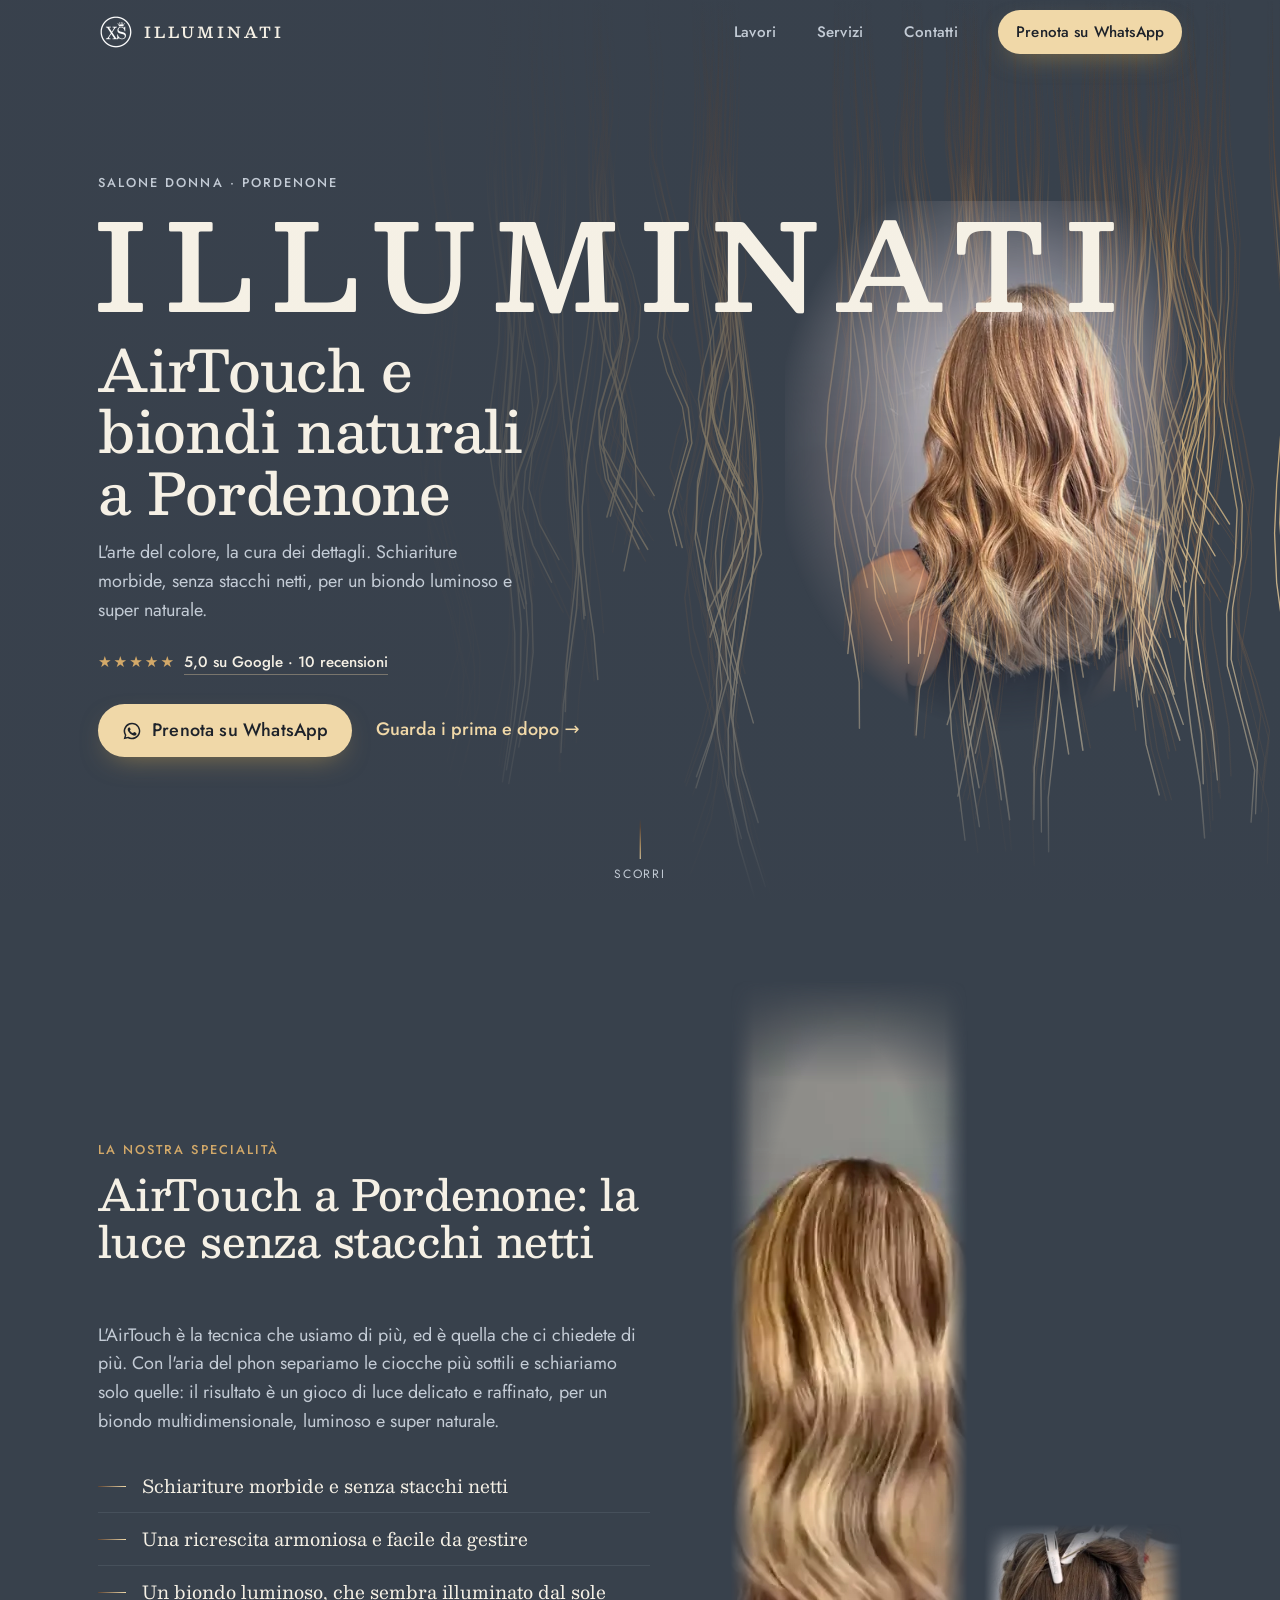
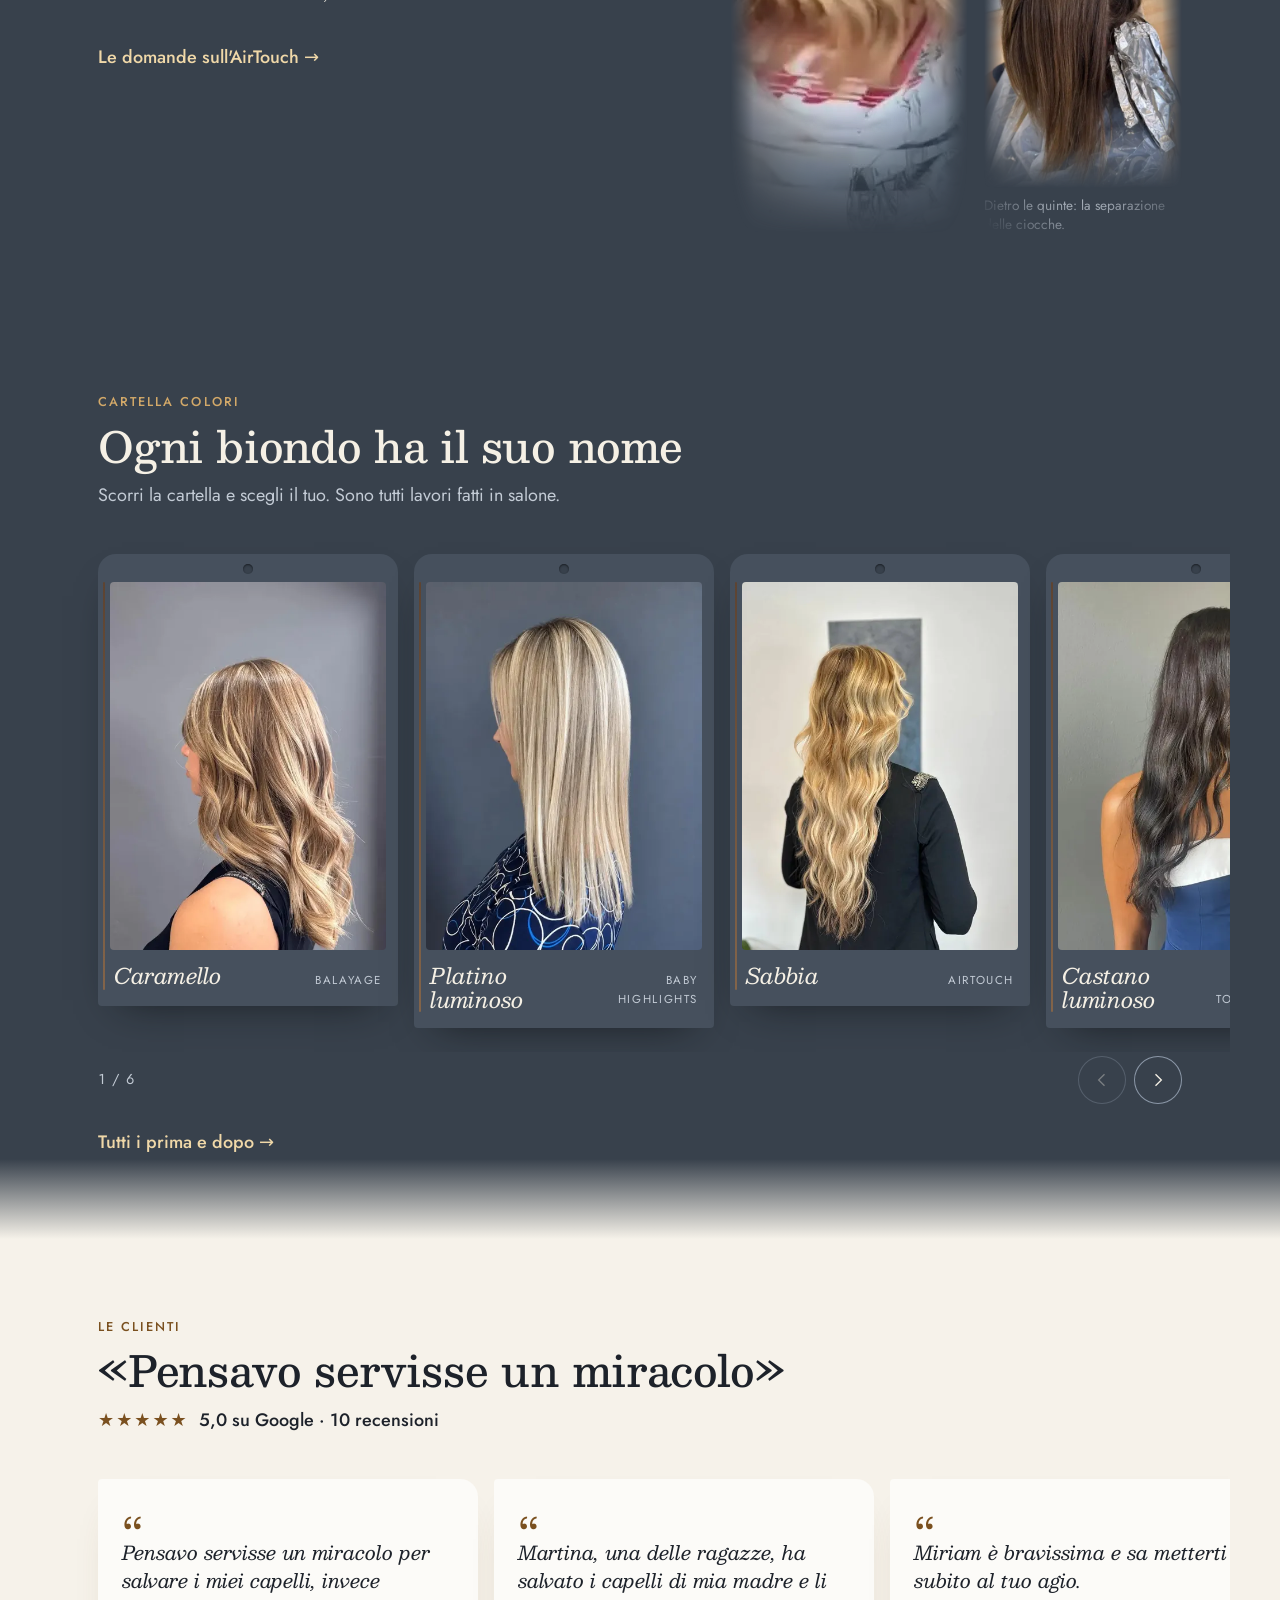
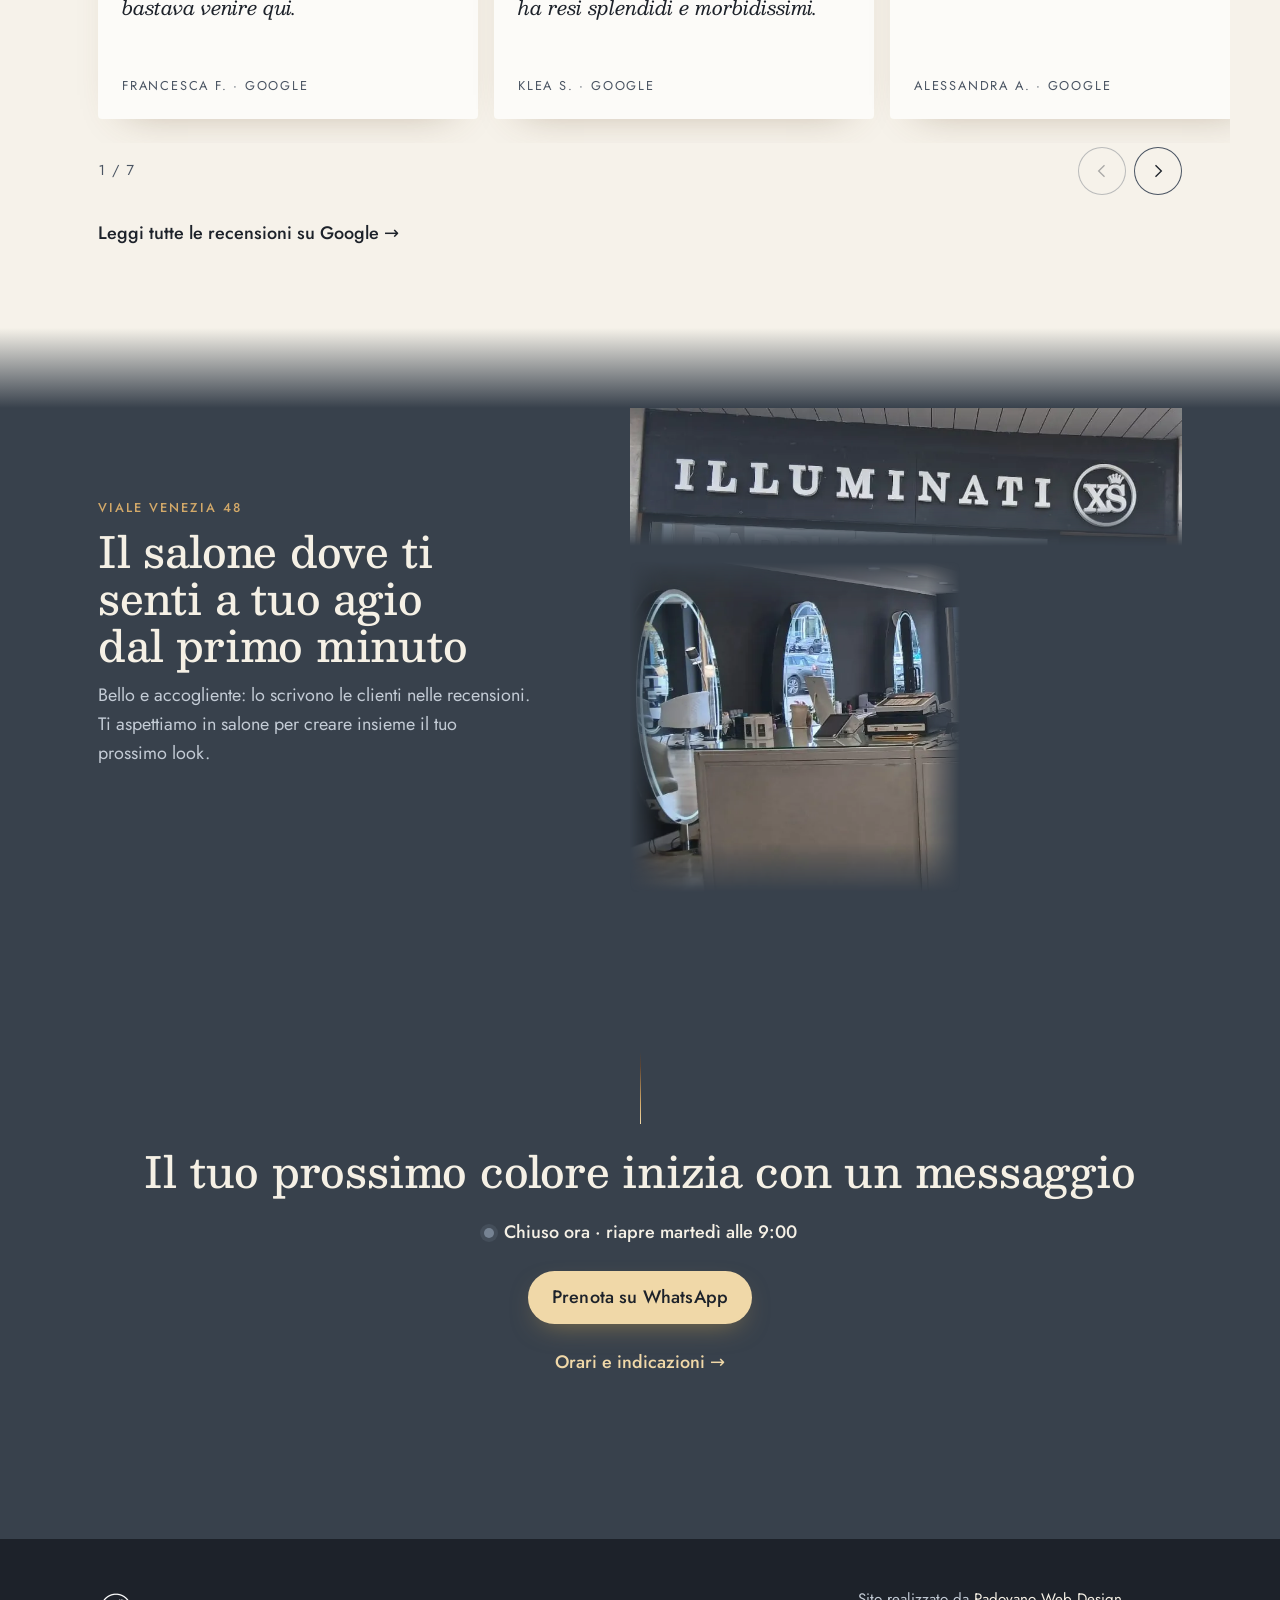
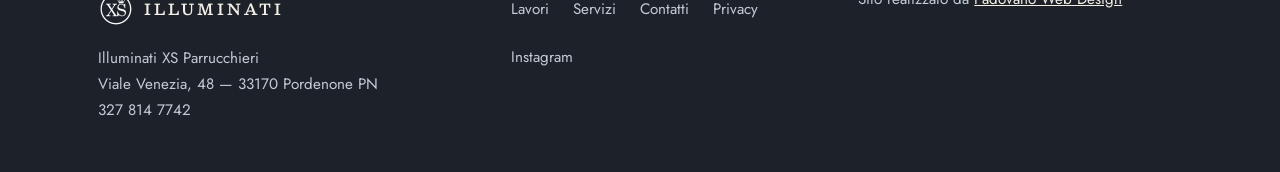
==== index.html @ a151ba64 "Bozza sito Illuminati XS Parrucchieri Co-Authored-By: Claude Opus 5.5 <noreply@anthropic.com>" ====
<!doctype html>
<html lang="it" class="no-js">
<head>
<meta charset="utf-8">
<meta name="viewport" content="width=device-width, initial-scale=1, viewport-fit=cover">
<title>AirTouch e biondi naturali a Pordenone | Illuminati XS</title>
<meta name="description" content="Salone donna in viale Venezia 48, Pordenone: AirTouch, balayage e biondi naturali. Prenota su WhatsApp, dal martedì al sabato.">
<meta name="robots" content="noindex, nofollow">
<link rel="canonical" href="https://chripav09-del.github.io/IlluminatiXS/">
<meta name="theme-color" content="#38414C">
<meta property="og:type" content="website">
<meta property="og:locale" content="it_IT">
<meta property="og:site_name" content="Illuminati XS Parrucchieri">
<meta property="og:title" content="Illuminati XS · AirTouch e biondi naturali a Pordenone">
<meta property="og:description" content="Schiariture morbide, senza stacchi netti. Salone donna in viale Venezia 48, Pordenone.">
<meta property="og:url" content="https://chripav09-del.github.io/IlluminatiXS/">
<meta property="og:image" content="https://chripav09-del.github.io/IlluminatiXS/og-image.jpg">
<meta property="og:image:width" content="1200">
<meta property="og:image:height" content="630">
<meta name="twitter:card" content="summary_large_image">
<link rel="icon" href="favicon.ico" sizes="any">
<link rel="icon" type="image/png" sizes="32x32" href="favicon-32.png">
<link rel="apple-touch-icon" href="apple-touch-icon.png">
<link rel="manifest" href="site.webmanifest">
<link rel="preload" href="fonts/besley.woff2" as="font" type="font/woff2" crossorigin>
<link rel="preload" href="fonts/jost.woff2" as="font" type="font/woff2" crossorigin>
<link rel="preload" as="image" href="img/hero-balayage-480.webp" imagesrcset="img/hero-balayage-480.webp 480w, img/hero-balayage-960.webp 960w" imagesizes="(min-width:900px) 420px, 46vw" fetchpriority="high">
<link rel="stylesheet" href="css/base.css">
<link rel="stylesheet" href="css/blocks.css">
<script type="application/ld+json">
{
  "@context": "https://schema.org",
  "@type": "HairSalon",
  "@id": "https://chripav09-del.github.io/IlluminatiXS/#salone",
  "name": "Illuminati XS Parrucchieri",
  "url": "https://chripav09-del.github.io/IlluminatiXS/",
  "image": "https://chripav09-del.github.io/IlluminatiXS/og-image.jpg",
  "logo": "https://chripav09-del.github.io/IlluminatiXS/icon-512.png",
  "telephone": "+39 327 814 7742",
  "address": {
    "@type": "PostalAddress",
    "streetAddress": "Viale Venezia, 48",
    "postalCode": "33170",
    "addressLocality": "Pordenone",
    "addressRegion": "PN",
    "addressCountry": "IT"
  },
  "geo": { "@type": "GeoCoordinates", "latitude": 45.97245, "longitude": 12.64415 },
  "openingHoursSpecification": [{
    "@type": "OpeningHoursSpecification",
    "dayOfWeek": ["Tuesday","Wednesday","Thursday","Friday","Saturday"],
    "opens": "09:00", "closes": "19:00"
  }],
  "sameAs": ["https://www.instagram.com/illuminatixs_parrucchieri/"],
  "areaServed": "Pordenone",
  "knowsAbout": ["AirTouch","Balayage","Baby highlights","Colorazione capelli","Ricostruzione capelli"]
}
</script>
<script type="module" src="js/main.js"></script>
</head>
<body>
<a class="skip" href="#contenuto">Vai al contenuto</a>

<header class="site-header">
  <div class="wrap">
    <a class="brand" href="./" aria-label="Illuminati XS, torna all'inizio">
      <img src="img/logo-xs-bianco.png" width="36" height="36" alt="">
      <span>Illuminati</span>
    </a>
    <nav class="nav" aria-label="Principale">
      <a href="lavori.html">Lavori</a>
      <a href="servizi.html">Servizi</a>
      <a href="contatti.html">Contatti</a>
      <a class="btn" href="https://wa.me/393278147742?text=Ciao!%20Vorrei%20prenotare%20un%20appuntamento%20da%20Illuminati%20XS." target="_blank" rel="noopener">Prenota su WhatsApp</a>
    </nav>
  </div>
</header>

<main id="contenuto">

  <!-- 1 · HERO -->
  <section class="hero" id="inizio" aria-labelledby="h1">
    <canvas id="soffio" aria-hidden="true"></canvas>
    <div class="wrap">
      <div class="hero__text">
        <p class="label">Salone donna · Pordenone</p>
        <p class="wordmark" aria-hidden="true">Illuminati</p>
        <h1 id="h1">AirTouch e biondi naturali a Pordenone</h1>
        <p class="hero__lead">L'arte del colore, la cura dei dettagli. Schiariture morbide, senza stacchi netti, per un biondo luminoso e super naturale.</p>
        <a class="trust" href="https://www.google.com/maps/search/?api=1&amp;query=Illuminati+XS+Parrucchieri+Viale+Venezia+48+Pordenone" target="_blank" rel="noopener">
          <span class="stars" aria-hidden="true">★★★★★</span>
          <span>5,0 su Google · 10 recensioni</span>
        </a>
        <div class="hero__cta">
          <a class="btn" href="https://wa.me/393278147742?text=Ciao!%20Vorrei%20prenotare%20un%20appuntamento%20da%20Illuminati%20XS." target="_blank" rel="noopener">
            <svg viewBox="0 0 24 24" aria-hidden="true" fill="currentColor"><path d="M12 2a10 10 0 0 0-8.6 15.1L2 22l5-1.3A10 10 0 1 0 12 2Zm0 18.2a8.2 8.2 0 0 1-4.2-1.2l-.3-.2-3 .8.8-2.9-.2-.3A8.2 8.2 0 1 1 12 20.2Zm4.5-6.1c-.2-.1-1.5-.7-1.7-.8-.2-.1-.4-.1-.6.1l-.8 1c-.1.2-.3.2-.5.1a6.7 6.7 0 0 1-3.3-2.9c-.3-.4.3-.4.7-1.3.1-.2 0-.3 0-.4l-.8-1.8c-.2-.5-.4-.4-.6-.4h-.5a1 1 0 0 0-.7.3 3 3 0 0 0-.9 2.2 5.2 5.2 0 0 0 1.1 2.7 11.8 11.8 0 0 0 4.5 4c1.7.7 2.3.8 3.2.6.5-.1 1.5-.6 1.7-1.2.2-.6.2-1.1.2-1.2-.1-.1-.3-.2-.5-.3Z"/></svg>
            Prenota su WhatsApp
          </a>
          <a class="link link--arrow" href="lavori.html">Guarda i prima e dopo</a>
        </div>
      </div>
      <picture class="hero__photo">
        <img src="img/hero-balayage-480.webp" srcset="img/hero-balayage-480.webp 480w, img/hero-balayage-960.webp 960w" sizes="(min-width:900px) 420px, 46vw" width="480" height="640" fetchpriority="high" alt="Balayage biondo caramello con onde morbide, lavoro del salone Illuminati XS a Pordenone">
      </picture>
    </div>
    <a class="scroll-hint" href="#airtouch" aria-label="Scorri: cos'è l'AirTouch"><span class="filo" aria-hidden="true"></span>Scorri</a>
  </section>

  <!-- 2 · AIRTOUCH (protagonista) -->
  <section class="sec airtouch" id="airtouch" aria-labelledby="h-airtouch">
    <div class="wrap">
      <div class="airtouch__copy">
        <div class="sec-head reveal">
          <p class="label">La nostra specialità</p>
          <h2 id="h-airtouch">AirTouch a Pordenone: la luce senza stacchi netti</h2>
        </div>
        <p class="reveal">L'AirTouch è la tecnica che usiamo di più, ed è quella che ci chiedete di più. Con l'aria del phon separiamo le ciocche più sottili e schiariamo solo quelle: il risultato è un gioco di luce delicato e raffinato, per un biondo multidimensionale, luminoso e super naturale.</p>
        <ul class="facts">
          <li class="reveal" style="--i:0">Schiariture morbide e senza stacchi netti</li>
          <li class="reveal" style="--i:1">Una ricrescita armoniosa e facile da gestire</li>
          <li class="reveal" style="--i:2">Un biondo luminoso, che sembra illuminato dal sole</li>
        </ul>
        <p class="reveal"><a class="link link--arrow" href="servizi.html#domande">Le domande sull'AirTouch</a></p>
      </div>
      <div class="airtouch__media">
        <figure class="emerge">
          <video class="fade-edges" data-autoplay muted playsinline loop preload="none" poster="img/video-poster.webp" width="480" height="854" aria-label="Video: capelli biondi con AirTouch che si muovono alla luce">
            <source src="video/airtouch-biondo-riflessi-loop.mp4" type="video/mp4">
          </video>
        </figure>
        <figure class="emerge">
          <img class="fade-edges" src="img/stagnole-480.webp" width="480" height="640" loading="lazy" decoding="async" alt="Mani della parrucchiera che separano le ciocche con le stagnole">
          <figcaption>Dietro le quinte: la separazione delle ciocche.</figcaption>
        </figure>
      </div>
    </div>
  </section>

  <!-- 3 · SFUMATURE (cartella colori) -->
  <section class="sec sfumature" id="sfumature" aria-labelledby="h-sfumature">
    <div class="wrap">
      <div class="sec-head reveal">
        <p class="label">Cartella colori</p>
        <h2 id="h-sfumature">Ogni biondo ha il suo nome</h2>
        <p class="lead">Scorri la cartella e scegli il tuo. Sono tutti lavori fatti in salone.</p>
      </div>
      <div class="carousel" data-carousel role="region" aria-roledescription="carosello" aria-label="Le nostre sfumature">
        <ul class="track" tabindex="0" aria-label="Sfumature, scorri con le frecce">
          <li><a class="swatch" href="lavori.html#sfumature" aria-label="Caramello, balayage: 1 di 6"><img src="img/caramello-480.webp" width="480" height="640" loading="lazy" decoding="async" alt="Balayage biondo caramello visto di profilo"><span class="swatch__name"><strong>Caramello</strong><span>Balayage</span></span></a></li>
          <li><a class="swatch" href="lavori.html#sfumature" aria-label="Platino luminoso, baby highlights: 2 di 6"><img src="img/platino-480.webp" width="480" height="640" loading="lazy" decoding="async" alt="Baby highlights su biondo platino liscio e lucido"><span class="swatch__name"><strong>Platino luminoso</strong><span>Baby highlights</span></span></a></li>
          <li><a class="swatch" href="lavori.html#sfumature" aria-label="Sabbia, AirTouch: 3 di 6"><img src="img/sabbia-480.webp" width="480" height="640" loading="lazy" decoding="async" alt="AirTouch biondo sabbia su capelli lunghi mossi"><span class="swatch__name"><strong>Sabbia</strong><span>AirTouch</span></span></a></li>
          <li><a class="swatch" href="lavori.html#sfumature" aria-label="Castano luminoso, colore e tonalizzazione: 4 di 6"><img src="img/castano-480.webp" width="480" height="640" loading="lazy" decoding="async" alt="Castano scuro lucido con onde, colore e tonalizzazione"><span class="swatch__name"><strong>Castano luminoso</strong><span>Colore e tonalizzazione</span></span></a></li>
          <li><a class="swatch" href="lavori.html#sfumature" aria-label="Bruno riflessato, colore e trattamento: 5 di 6"><img src="img/bruno-480.webp" width="480" height="640" loading="lazy" decoding="async" alt="Capelli lunghi bruni con riflessi freddi e onde"><span class="swatch__name"><strong>Bruno riflessato</strong><span>Colore e trattamento</span></span></a></li>
          <li><a class="swatch" href="lavori.html#sfumature" aria-label="Ricci naturali, taglio e cura: 6 di 6"><img src="img/ricci-480.webp" width="480" height="640" loading="lazy" decoding="async" alt="Ricci scuri molto lunghi definiti in salone"><span class="swatch__name"><strong>Ricci naturali</strong><span>Taglio e cura</span></span></a></li>
        </ul>
        <div class="carousel__ctrl">
          <span class="carousel__count" aria-live="polite">1 / 6</span>
          <div class="carousel__btns">
            <button class="icon-btn" type="button" data-prev aria-label="Sfumatura precedente"><svg viewBox="0 0 24 24" fill="none" stroke="currentColor" stroke-width="1.6" aria-hidden="true"><path d="M15 5l-7 7 7 7"/></svg></button>
            <button class="icon-btn" type="button" data-next aria-label="Sfumatura successiva"><svg viewBox="0 0 24 24" fill="none" stroke="currentColor" stroke-width="1.6" aria-hidden="true"><path d="M9 5l7 7-7 7"/></svg></button>
          </div>
        </div>
      </div>
      <div class="sfumature__cta reveal">
        <a class="link link--arrow" href="lavori.html">Tutti i prima e dopo</a>
      </div>
    </div>
  </section>

  <!-- 6 · RECENSIONI (unica fascia chiara) -->
  <section class="reviews on-paper" id="recensioni" aria-labelledby="h-recensioni">
    <div class="wrap">
      <div class="sec-head reveal">
        <p class="label">Le clienti</p>
        <h2 id="h-recensioni">«Pensavo servisse un miracolo»</h2>
        <p class="score"><span class="stars" aria-hidden="true">★★★★★</span> 5,0 su Google · 10 recensioni</p>
      </div>
      <div class="carousel" data-carousel role="region" aria-roledescription="carosello" aria-label="Recensioni Google">
        <ul class="track" tabindex="0" aria-label="Recensioni, scorri con le frecce">
          <li><figure class="quote"><blockquote>Pensavo servisse un miracolo per salvare i miei capelli, invece bastava venire qui.</blockquote><figcaption>Francesca F. · Google</figcaption></figure></li>
          <li><figure class="quote"><blockquote>Martina, una delle ragazze, ha salvato i capelli di mia madre e li ha resi splendidi e morbidissimi.</blockquote><figcaption>Klea S. · Google</figcaption></figure></li>
          <li><figure class="quote"><blockquote>Miriam è bravissima e sa metterti subito al tuo agio.</blockquote><figcaption>Alessandra A. · Google</figcaption></figure></li>
          <li><figure class="quote"><blockquote>Mi hanno ascoltata con attenzione e consigliata nel modo giusto, realizzando esattamente il lavoro di cui avevo bisogno.</blockquote><figcaption>Daniela I. · Google</figcaption></figure></li>
          <li><figure class="quote"><blockquote>Martina super gentile e molto attenta alle mie esigenze. Ha capito subito quello che desideravo e il risultato ha superato le aspettative.</blockquote><figcaption>Barbara S. · Google</figcaption></figure></li>
          <li><figure class="quote"><blockquote>Molto accogliente, soddisfa sempre le mie esigenze. Inoltre il salone è molto bello esteticamente, ve lo consiglio!!</blockquote><figcaption>Ines G. · Google</figcaption></figure></li>
          <li><figure class="quote"><blockquote>Ti senti a tuo agio fin da subito con la gentilezza, simpatia che c'è.</blockquote><figcaption>Mara C. · Google</figcaption></figure></li>
        </ul>
        <div class="carousel__ctrl">
          <span class="carousel__count" aria-live="polite">1 / 7</span>
          <div class="carousel__btns">
            <button class="icon-btn" type="button" data-prev aria-label="Recensione precedente"><svg viewBox="0 0 24 24" fill="none" stroke="currentColor" stroke-width="1.6" aria-hidden="true"><path d="M15 5l-7 7 7 7"/></svg></button>
            <button class="icon-btn" type="button" data-next aria-label="Recensione successiva"><svg viewBox="0 0 24 24" fill="none" stroke="currentColor" stroke-width="1.6" aria-hidden="true"><path d="M9 5l7 7-7 7"/></svg></button>
          </div>
        </div>
      </div>
      <p class="reveal" style="margin-top:var(--s3)"><a class="link link--arrow" href="https://www.google.com/maps/search/?api=1&amp;query=Illuminati+XS+Parrucchieri+Viale+Venezia+48+Pordenone" target="_blank" rel="noopener">Leggi tutte le recensioni su Google</a></p>
    </div>
  </section>

  <!-- 7 · SALONE -->
  <section class="sec salone" id="salone" aria-labelledby="h-salone">
    <div class="wrap">
      <div class="sec-head reveal">
        <p class="label">Viale Venezia 48</p>
        <h2 id="h-salone">Il salone dove ti senti a tuo agio dal primo minuto</h2>
        <p class="lead">Bello e accogliente: lo scrivono le clienti nelle recensioni. Ti aspettiamo in salone per creare insieme il tuo prossimo look.</p>
      </div>
      <div class="salone__media">
        <img class="salone__sign emerge" src="img/insegna-960.webp" width="960" height="240" loading="lazy" decoding="async" alt="L'insegna Illuminati XS sopra la vetrina in viale Venezia 48">
        <img class="salone__in emerge fade-edges" src="img/interno-560.webp" width="560" height="598" loading="lazy" decoding="async" alt="Interno del salone con specchi ovali illuminati e poltrone bianche">
      </div>
    </div>
  </section>

  <!-- chiusura: orari + prenota -->
  <section class="sec close-band" aria-labelledby="h-close">
    <div class="wrap">
      <span class="filo" aria-hidden="true"></span>
      <h2 id="h-close" class="reveal">Il tuo prossimo colore inizia con un messaggio</h2>
      <p class="status reveal" data-status>Martedì–sabato 9:00–19:00</p>
      <!-- ORARI DA CONFERMARE: Google 9-19, IG 9-16 (TODO-CLIENTE n.1) -->
      <a class="btn reveal" href="https://wa.me/393278147742?text=Ciao!%20Vorrei%20prenotare%20un%20appuntamento%20da%20Illuminati%20XS." target="_blank" rel="noopener">Prenota su WhatsApp</a>
      <a class="link link--arrow reveal" href="contatti.html">Orari e indicazioni</a>
    </div>
  </section>

</main>

<footer class="site-footer">
  <div class="wrap">
    <div>
      <a class="brand" href="./" aria-label="Illuminati XS, home"><img src="img/logo-xs-bianco.png" width="36" height="36" alt=""><span>Illuminati</span></a>
      <address style="margin-top:12px">Illuminati XS Parrucchieri<br>Viale Venezia, 48 — 33170 Pordenone PN<br><a href="tel:+393278147742">327 814 7742</a></address>
      <!-- P.IVA E RAGIONE SOCIALE DA CHIEDERE (TODO-CLIENTE n.9) -->
    </div>
    <nav class="foot-links" aria-label="Pagine">
      <a href="lavori.html">Lavori</a><a href="servizi.html">Servizi</a><a href="contatti.html">Contatti</a><a href="privacy.html">Privacy</a>
      <a href="https://www.instagram.com/illuminatixs_parrucchieri/" target="_blank" rel="noopener">Instagram</a>
    </nav>
    <p class="credit">Sito realizzato da <a href="https://padovanowebdesign.it" target="_blank" rel="noopener">Padovano Web Design</a></p>
  </div>
</footer>

<div class="bar" role="navigation" aria-label="Azioni rapide">
  <a class="btn btn--ghost" href="tel:+393278147742">Chiama</a>
  <a class="btn" href="https://wa.me/393278147742?text=Ciao!%20Vorrei%20prenotare%20un%20appuntamento%20da%20Illuminati%20XS." target="_blank" rel="noopener">WhatsApp</a>
</div>
</body>
</html>
---- css/base.css ----
/* Illuminati XS — base: token, reset, tipografia */

@font-face{font-family:"Besley";src:url("../fonts/besley.woff2") format("woff2");font-weight:400 900;font-style:normal;font-display:swap}
@font-face{font-family:"Besley";src:url("../fonts/besley-italic.woff2") format("woff2");font-weight:400;font-style:italic;font-display:swap}
@font-face{font-family:"Jost";src:url("../fonts/jost.woff2") format("woff2");font-weight:400 500;font-style:normal;font-display:swap}

:root{
  --wall:hsl(214 15% 26%); --wall-raised:hsl(214 14% 32%); --wall-deep:hsl(216 18% 14%);
  --text:hsl(42 45% 93%); --text-muted:hsl(214 18% 80%);
  --vanilla:hsl(40 70% 80%); --vanilla-hover:hsl(40 75% 86%); --vanilla-active:hsl(38 55% 72%);
  --honey:hsl(36 55% 62%); --chestnut:hsl(25 30% 28%);
  --line:hsl(214 12% 52%); --line-control:hsl(214 14% 60%);
  --focus:hsl(48 100% 70%); --error:hsl(4 80% 76%); --success:hsl(150 40% 68%);
  --paper:hsl(42 40% 94%); --ink:hsl(216 18% 14%); --ink-muted:hsl(214 14% 34%); --honey-ink:hsl(32 60% 30%);
  --font-display:"Besley","Clarendon","Rockwell",Georgia,serif;
  --font-body:"Jost","Futura","Century Gothic",system-ui,sans-serif;
  --s1:8px;--s2:16px;--s3:24px;--s4:32px;--s6:48px;--s10:80px;--s16:128px;
  --ease-spring:cubic-bezier(0.16,1,0.3,1); --ease:cubic-bezier(0.4,0,0.2,1);
  --wordmark:clamp(2.1rem,10.6vw,7.5rem); --h1:clamp(1.95rem,6vw,3.55rem);
  --h2:clamp(1.56rem,4.4vw,2.66rem); --h3:1.25rem;
  --gutter:clamp(16px,5vw,48px); --max:1180px;
  --bar-h:0px;
  color-scheme:dark;
}
@media (min-width:900px){ :root{ --h3:1.5rem } }

*,*::before,*::after{box-sizing:border-box}
html{-webkit-text-size-adjust:100%;scroll-behavior:smooth;scroll-padding-top:80px}
body{
  margin:0;min-height:100vh;background:var(--wall);color:var(--text);
  font:400 1.0625rem/1.6 var(--font-body);
  -webkit-font-smoothing:antialiased;text-rendering:optimizeLegibility;
  padding-bottom:var(--bar-h);
  overflow-x:hidden;
}
@media (min-width:900px){ body{font-size:1.125rem} }
img,video,canvas,svg{display:block;max-width:100%}
img{height:auto}
a{color:inherit}
button,input,select,textarea{font:inherit;color:inherit}
h1,h2,h3{font-family:var(--font-display);font-weight:500;line-height:1.1;margin:0;letter-spacing:-0.005em;text-wrap:balance}
h1{font-size:var(--h1);line-height:1.08}
h2{font-size:var(--h2)}
h3{font-size:var(--h3)}
p{margin:0;text-wrap:pretty}
ul,ol{margin:0;padding:0;list-style:none}

.label{font:500 0.8rem/1.3 var(--font-body);letter-spacing:.16em;text-transform:uppercase;color:var(--text-muted)}
.lead{color:var(--text-muted);max-width:58ch}
.wrap{width:100%;max-width:var(--max);margin-inline:auto;padding-inline:var(--gutter)}
.sr-only{position:absolute!important;width:1px;height:1px;padding:0;margin:-1px;overflow:hidden;clip:rect(0 0 0 0);white-space:nowrap;border:0}

/* focus */
:focus{outline:none}
:focus-visible{outline:3px solid var(--focus);outline-offset:3px;border-radius:6px}
.on-paper :focus-visible{outline-color:var(--wall)}

.skip{position:absolute;left:var(--s2);top:-60px;z-index:100;background:var(--vanilla);color:var(--ink);padding:10px 16px;border-radius:999px;font-weight:500;text-decoration:none;transition:top .25s var(--ease)}
.skip:focus{top:var(--s2)}

/* bottoni */
.btn{
  display:inline-flex;align-items:center;justify-content:center;gap:10px;min-height:48px;padding:12px 24px;
  border-radius:999px;border:0;cursor:pointer;text-decoration:none;font-weight:500;letter-spacing:.01em;
  background:var(--vanilla);color:var(--ink);
  box-shadow:0 10px 28px -12px hsl(40 70% 60% / .55);
  transition:background-color .25s var(--ease),transform .25s var(--ease),box-shadow .25s var(--ease);
  -webkit-tap-highlight-color:transparent;
}
.btn svg{width:20px;height:20px;flex:none}
@media (hover:hover){ .btn:hover{background:var(--vanilla-hover);box-shadow:0 14px 34px -12px hsl(40 75% 70% / .7)} }
.btn:active{background:var(--vanilla-active);transform:translateY(1px)}
.btn--ghost{background:transparent;color:var(--text);box-shadow:inset 0 0 0 1px var(--line-control)}
@media (hover:hover){ .btn--ghost:hover{background:hsl(214 14% 32% / .7);box-shadow:inset 0 0 0 1px var(--vanilla)} }
.btn--ghost:active{background:var(--wall-raised)}

.link{
  color:var(--vanilla);text-decoration:none;font-weight:500;
  background:linear-gradient(90deg,transparent,var(--vanilla)) no-repeat 0 100%/0 1px;
  padding-bottom:2px;transition:background-size .35s var(--ease-spring),color .25s var(--ease);
}
@media (hover:hover){ .link:hover{background-size:100% 1px} }
.link:active{color:var(--vanilla-active)}
.on-paper .link{color:var(--ink);background-image:linear-gradient(90deg,transparent,var(--ink))}
.link--arrow::after{content:" →"}

/* il filo: ciocca che si schiarisce */
.filo{display:block;width:1px;height:72px;margin:0 auto;background:linear-gradient(to bottom,transparent,var(--chestnut) 20%,var(--honey) 70%,var(--vanilla))}
.filo--h{width:100%;max-width:220px;height:1px;margin:0;background:linear-gradient(to right,hsl(25 30% 28% / 0),var(--honey) 55%,var(--vanilla))}

/* sezioni: 3 soli salti 48 / 80 / 128 */
.sec{padding-block:var(--s10)}
.sec--tight{padding-block:var(--s6)}
.sec--hero{padding-block:var(--s16)}
@media (max-width:899px){ .sec--hero{padding-block:var(--s10)} }

.sec-head{display:grid;gap:12px;margin-bottom:var(--s4)}
.sec-head .label{color:var(--honey)}

/* reveal */
.reveal{opacity:0;transform:translateY(16px);transition:opacity .6s var(--ease-spring),transform .6s var(--ease-spring);transition-delay:calc(var(--i,0) * 60ms)}
.reveal.is-in{opacity:1;transform:none}
.emerge{
  -webkit-mask-image:radial-gradient(ellipse 72% 70% at 50% 45%,#000 55%,transparent 100%);
          mask-image:radial-gradient(ellipse 72% 70% at 50% 45%,#000 55%,transparent 100%);
  -webkit-mask-size:60% 60%;mask-size:60% 60%;
  -webkit-mask-position:center;mask-position:center;
  -webkit-mask-repeat:no-repeat;mask-repeat:no-repeat;
  transition:-webkit-mask-size .9s var(--ease-spring),mask-size .9s var(--ease-spring);
}
.emerge.is-in{-webkit-mask-size:100% 100%;mask-size:100% 100%}
.no-js .reveal{opacity:1;transform:none}
.no-js .emerge{-webkit-mask-size:100% 100%;mask-size:100% 100%}

@media (prefers-reduced-motion:reduce){
  html{scroll-behavior:auto}
  *,*::before,*::after{animation-duration:.01ms!important;animation-iteration-count:1!important;transition-duration:.01ms!important;transition-delay:0ms!important}
  .reveal{opacity:1;transform:none}
  .emerge{-webkit-mask-size:100% 100%;mask-size:100% 100%}
}
---- css/blocks.css ----
/* Illuminati XS — blocchi */

/* ---------- header ---------- */
.site-header{position:sticky;top:0;z-index:50;transition:background-color .35s var(--ease),box-shadow .35s var(--ease)}
.site-header.is-scrolled,.page-inner .site-header{background:hsl(216 18% 14% / .86);-webkit-backdrop-filter:blur(12px) saturate(140%);backdrop-filter:blur(12px) saturate(140%);box-shadow:0 1px 0 hsl(214 12% 52% / .25)}
.site-header .wrap{display:flex;align-items:center;justify-content:space-between;gap:var(--s2);min-height:64px}
.brand{display:inline-flex;align-items:center;gap:10px;text-decoration:none;min-height:44px}
.brand img{width:36px;height:36px}
.brand span{font:600 .95rem/1 var(--font-display);letter-spacing:.2em;text-transform:uppercase}
@media (max-width:420px){ .brand span{display:none} }
.nav{display:flex;align-items:center;gap:clamp(4px,2vw,24px)}
.nav a:not(.btn){
  position:relative;display:inline-flex;align-items:center;min-height:44px;padding-inline:8px;
  text-decoration:none;font-weight:500;font-size:.95rem;letter-spacing:.02em;color:var(--text-muted);transition:color .25s var(--ease)
}
.nav a:not(.btn)::after{content:"";position:absolute;left:8px;right:8px;bottom:8px;height:1px;background:linear-gradient(90deg,transparent,var(--vanilla));transform:scaleX(0);transform-origin:left;transition:transform .35s var(--ease-spring)}
@media (hover:hover){ .nav a:not(.btn):hover{color:var(--text)} .nav a:not(.btn):hover::after{transform:scaleX(1)} }
.nav a[aria-current="page"]{color:var(--text)}
.nav a[aria-current="page"]::after{transform:scaleX(1)}
.nav .btn{display:none;min-height:44px;padding:10px 18px;font-size:.95rem}
@media (min-width:900px){ .nav .btn{display:inline-flex;margin-left:8px} }

/* ---------- hero (home) ---------- */
.hero{position:relative;isolation:isolate;margin-top:-64px;padding-top:64px;min-height:min(100svh,920px);display:flex;align-items:center;overflow:hidden}
.hero canvas{position:absolute;inset:0;width:100%;height:100%;z-index:-2}
.hero::before{content:"";position:absolute;inset:0;z-index:-1;pointer-events:none;
  background:
    linear-gradient(to right,var(--wall) 0%,hsl(214 15% 26% / .88) 38%,hsl(214 15% 26% / .25) 75%,transparent),
    linear-gradient(to top,var(--wall) 0%,transparent 28%)}
.hero .wrap{position:relative;display:grid;grid-template-columns:1fr;gap:var(--s3);padding-block:var(--s6) var(--s10)}
.hero__text{position:relative;z-index:2;display:grid;gap:var(--s2);max-width:640px}
.wordmark{
  font:600 var(--wordmark)/.92 var(--font-display);letter-spacing:.14em;text-transform:uppercase;margin:0 0 4px -.04em;
  background:linear-gradient(100deg,var(--text) 0%,var(--text) 45%,var(--vanilla) 62%,var(--honey) 74%,var(--text) 90%);
  background-size:220% 100%;background-position:100% 0;-webkit-background-clip:text;background-clip:text;color:transparent;
  white-space:nowrap;
}
.wordmark.is-lit{animation:lit 2.2s var(--ease-spring) .35s both}
@keyframes lit{from{background-position:100% 0}to{background-position:0% 0}}
@media (max-width:400px){ .wordmark{letter-spacing:.06em} }
.hero h1{max-width:15ch}
.hero__lead{color:var(--text-muted);max-width:40ch}
.trust{display:inline-flex;align-items:center;gap:8px;width:fit-content;text-decoration:none;font-weight:500;font-size:.95rem;min-height:44px}
.trust .stars{color:var(--honey);letter-spacing:2px}
.trust span:last-child{border-bottom:1px solid hsl(40 70% 80% / .35);transition:border-color .25s var(--ease)}
@media (hover:hover){ .trust:hover span:last-child{border-color:var(--vanilla)} }
.hero__cta{display:flex;flex-wrap:wrap;align-items:center;gap:var(--s2) var(--s3);margin-top:4px}
.hero__photo{position:absolute;right:calc(var(--gutter) * -1);bottom:var(--s6);width:46%;max-width:260px;z-index:1;pointer-events:none}
.hero__photo img{width:100%;aspect-ratio:3/4;object-fit:cover;
  -webkit-mask-image:radial-gradient(ellipse 58% 54% at 55% 46%,#000 38%,transparent 100%);mask-image:radial-gradient(ellipse 58% 54% at 55% 46%,#000 38%,transparent 100%)}
@media (max-width:899px){
  .hero__text{padding-bottom:0}
  .hero__photo{opacity:.92;top:calc(64px + 18%);bottom:auto}
  .hero h1,.hero__lead{max-width:62%}
}
@media (max-width:899px) and (max-height:700px){ .hero__lead{display:none} }
@media (min-width:900px){
  .hero .wrap{grid-template-columns:1.25fr .75fr;align-items:center}
  .hero__photo{position:relative;right:auto;bottom:auto;width:100%;max-width:420px;justify-self:end;opacity:1}
}
.scroll-hint{position:absolute;left:50%;bottom:16px;transform:translateX(-50%);display:grid;justify-items:center;gap:6px;color:var(--text-muted);text-decoration:none;font-size:.75rem;letter-spacing:.16em;text-transform:uppercase;min-height:44px}
.scroll-hint .filo{height:40px;animation:drip 2.4s var(--ease) infinite}
@keyframes drip{0%{transform:scaleY(.2);transform-origin:top;opacity:0}40%{opacity:1}100%{transform:scaleY(1);transform-origin:top;opacity:0}}
@media (max-width:899px){ .scroll-hint{display:none} }

/* ---------- page head (pagine interne) ---------- */
.page-head{padding-block:var(--s6) var(--s4)}
.page-head .wrap{display:grid;gap:12px}
.page-head .label{color:var(--honey)}
.page-head .filo--h{margin-top:var(--s2)}

/* ---------- AirTouch ---------- */
.airtouch .wrap{display:grid;gap:var(--s6)}
.airtouch__copy{display:grid;gap:var(--s3);max-width:620px}
.airtouch__copy > p{color:var(--text-muted)}
.facts{display:grid;gap:0}
.facts li{display:grid;grid-template-columns:28px 1fr;align-items:center;gap:var(--s2);padding-block:14px;font:400 1.125rem/1.35 var(--font-display)}
.facts li::before{content:"";width:28px;height:1px;background:linear-gradient(90deg,var(--chestnut),var(--vanilla))}
.facts li + li{border-top:1px solid hsl(214 12% 52% / .22)}
.airtouch__media{display:grid;grid-template-columns:1.2fr 1fr;gap:var(--s2);align-items:end}
.airtouch__media figure{margin:0;display:grid;gap:8px}
.airtouch__media video,.airtouch__media img{width:100%;aspect-ratio:9/16;object-fit:cover;background:var(--wall-raised)}
.airtouch__media img{aspect-ratio:3/4}
.fade-edges{-webkit-mask-image:linear-gradient(to bottom,transparent,#000 12%,#000 85%,transparent),linear-gradient(to right,transparent,#000 10%,#000 90%,transparent);-webkit-mask-composite:source-in;mask-image:linear-gradient(to bottom,transparent,#000 12%,#000 85%,transparent),linear-gradient(to right,transparent,#000 10%,#000 90%,transparent);mask-composite:intersect}
figcaption{font-size:.85rem;color:var(--text-muted);line-height:1.4}
@media (min-width:900px){
  .airtouch .wrap{grid-template-columns:1.1fr .9fr;align-items:center;gap:var(--s10)}
}

/* ---------- carosello generico ---------- */
.carousel{position:relative}
.track{
  display:grid;grid-auto-flow:column;grid-auto-columns:min(74vw,300px);gap:var(--s2);
  overflow-x:auto;overscroll-behavior-x:contain;scroll-snap-type:x mandatory;scroll-padding-inline:var(--gutter);
  padding:12px var(--gutter) var(--s3);margin-inline:calc(var(--gutter) * -1);
  scrollbar-width:none;-webkit-overflow-scrolling:touch;
}
.track::-webkit-scrollbar{display:none}
.track > *{scroll-snap-align:start}
.carousel__ctrl{display:flex;align-items:center;justify-content:space-between;gap:var(--s2);margin-top:4px}
.carousel__count{font-variant-numeric:tabular-nums;color:var(--text-muted);font-size:.9rem;letter-spacing:.08em}
.carousel__btns{display:flex;gap:8px}
.icon-btn{width:48px;height:48px;border-radius:999px;border:0;display:grid;place-items:center;cursor:pointer;background:transparent;box-shadow:inset 0 0 0 1px var(--line-control);color:var(--text);transition:background-color .25s var(--ease),box-shadow .25s var(--ease),transform .25s var(--ease)}
.icon-btn svg{width:20px;height:20px}
@media (hover:hover){ .icon-btn:hover{box-shadow:inset 0 0 0 1px var(--vanilla);background:hsl(214 14% 32% / .6)} }
.icon-btn:active{transform:translateY(1px)}
.icon-btn:disabled{opacity:.35;cursor:default}
.on-paper .icon-btn{color:var(--ink);box-shadow:inset 0 0 0 1px var(--ink-muted)}

/* ---------- cartella colori (sfumature) ---------- */
.swatch{
  position:relative;display:grid;grid-template-rows:auto auto;background:var(--wall-raised);
  border-radius:18px 18px 4px 4px;padding:28px 12px 16px;text-decoration:none;color:inherit;
  box-shadow:0 18px 40px -24px hsl(216 18% 6% / .8);
  transition:transform .35s var(--ease-spring),box-shadow .35s var(--ease-spring);
}
.swatch::before{ /* il foro della linguetta */
  content:"";position:absolute;top:10px;left:50%;width:10px;height:10px;margin-left:-5px;border-radius:50%;
  background:var(--wall);box-shadow:inset 0 1px 2px hsl(216 18% 6% / .7)
}
.swatch::after{ /* filo laterale: la ciocca campione */
  content:"";position:absolute;top:28px;bottom:16px;left:5px;width:2px;border-radius:2px;
  background:linear-gradient(to bottom,var(--chestnut),hsl(28 28% 40%));transition:background .35s var(--ease)
}
.swatch.is-active{transform:translateY(-8px);box-shadow:0 26px 48px -24px hsl(216 18% 4% / .9)}
.swatch.is-active::after{background:linear-gradient(to bottom,var(--chestnut),var(--honey) 55%,var(--vanilla))}
.swatch img{width:100%;aspect-ratio:3/4;object-fit:cover;border-radius:4px}
.swatch__name{display:flex;justify-content:space-between;align-items:baseline;gap:8px;padding:14px 4px 0}
.swatch__name strong{font:italic 400 1.35rem/1.1 var(--font-display)}
.swatch__name span{font-size:.72rem;letter-spacing:.14em;text-transform:uppercase;color:var(--text-muted);text-align:right}
@media (hover:hover){ a.swatch:hover{transform:translateY(-6px)} }
.sfumature__cta{margin-top:var(--s3);display:flex;flex-wrap:wrap;gap:var(--s2) var(--s3);align-items:center}

/* ---------- prima e dopo ---------- */
.pd{display:grid;gap:var(--s3);justify-items:center}
.pd__tabs{display:flex;gap:8px;overflow-x:auto;scrollbar-width:none;max-width:100%;padding:4px var(--gutter);margin-inline:calc(var(--gutter) * -1);scroll-snap-type:x proximity}
.pd__tabs::-webkit-scrollbar{display:none}
.pd__tab{flex:none;min-height:44px;padding:8px 16px;border-radius:999px;border:0;cursor:pointer;background:transparent;color:var(--text-muted);box-shadow:inset 0 0 0 1px var(--line-control);font-weight:500;font-size:.92rem;scroll-snap-align:start;transition:background-color .25s var(--ease),color .25s var(--ease)}
@media (hover:hover){ .pd__tab:hover{color:var(--text)} }
.pd__tab[aria-selected="true"]{background:var(--vanilla);color:var(--ink);box-shadow:none}
.compare{position:relative;width:min(100%,360px);aspect-ratio:9/16;overflow:hidden;touch-action:pan-y;user-select:none;-webkit-user-select:none;border-radius:4px;background:var(--wall-raised);cursor:ew-resize;
  box-shadow:0 30px 60px -30px hsl(216 18% 4% / .9)}
.compare img{position:absolute;inset:0;width:100%;height:100%;object-fit:cover;pointer-events:none}
.compare__after{clip-path:inset(0 0 0 var(--pos,50%))}
.compare__tag{position:absolute;bottom:12px;padding:4px 10px;border-radius:999px;background:hsl(216 18% 14% / .72);-webkit-backdrop-filter:blur(8px);backdrop-filter:blur(8px);font-size:.72rem;letter-spacing:.14em;text-transform:uppercase;pointer-events:none}
.compare__tag--before{left:12px}.compare__tag--after{right:12px}
.compare__handle{position:absolute;top:0;bottom:0;left:var(--pos,50%);width:44px;margin-left:-22px;display:grid;place-items:center;border:0;background:transparent;cursor:ew-resize;touch-action:none}
.compare__handle::before{content:"";position:absolute;top:0;bottom:0;left:50%;width:2px;margin-left:-1px;background:var(--vanilla);box-shadow:0 0 18px 4px hsl(40 75% 80% / .55)}
.compare__handle span{position:relative;width:40px;height:40px;border-radius:50%;background:var(--vanilla);color:var(--ink);display:grid;place-items:center;box-shadow:0 6px 18px hsl(216 18% 6% / .5)}
.compare__handle svg{width:22px;height:22px}
.compare__handle:focus-visible{outline:none}
.compare__handle:focus-visible span{outline:3px solid var(--focus);outline-offset:3px}
.pd__cap{text-align:center;display:grid;gap:4px}
.pd__cap strong{font:500 1.25rem/1.2 var(--font-display)}
.pd__cap span{color:var(--text-muted);font-size:.9rem}

/* ---------- fisarmonica (servizi, FAQ) ---------- */
.acc{display:grid;max-width:760px}
.acc details{border-top:1px solid hsl(214 12% 52% / .3)}
.acc details:last-child{border-bottom:1px solid hsl(214 12% 52% / .3)}
.acc summary{list-style:none;display:flex;justify-content:space-between;align-items:center;gap:var(--s2);min-height:64px;padding-block:14px;cursor:pointer;font:500 1.2rem/1.25 var(--font-display);transition:color .25s var(--ease)}
.acc summary::-webkit-details-marker{display:none}
.acc summary .plus{flex:none;width:32px;height:32px;border-radius:50%;box-shadow:inset 0 0 0 1px var(--line-control);position:relative;transition:transform .4s var(--ease-spring),box-shadow .25s var(--ease)}
.acc summary .plus::before,.acc summary .plus::after{content:"";position:absolute;left:50%;top:50%;width:12px;height:1.5px;margin:-.75px 0 0 -6px;background:currentColor;border-radius:1px}
.acc summary .plus::after{transform:rotate(90deg);transition:transform .4s var(--ease-spring)}
.acc details[open] summary .plus{box-shadow:inset 0 0 0 1px var(--vanilla)}
.acc details[open] summary .plus::after{transform:rotate(0)}
@media (hover:hover){ .acc summary:hover{color:var(--vanilla)} }
.acc__body{display:grid;grid-template-rows:0fr;transition:grid-template-rows .4s var(--ease-spring)}
.acc details[open] .acc__body{grid-template-rows:1fr}
.acc__body > div{overflow:hidden}
.acc__body p{padding:0 48px var(--s3) 0;color:var(--text-muted);max-width:60ch}
.acc .num{font:400 .8rem/1 var(--font-body);letter-spacing:.14em;color:var(--honey);margin-right:14px;vertical-align:.25em}

/* ---------- recensioni (paper) ---------- */
.reviews{position:relative;background:var(--paper);color:var(--ink);padding-block:var(--s10)}
.reviews::before{content:"";position:absolute;left:0;right:0;top:-80px;height:80px;background:linear-gradient(to bottom,transparent,var(--paper));pointer-events:none}
.reviews::after{content:"";position:absolute;left:0;right:0;bottom:-80px;height:80px;background:linear-gradient(to bottom,var(--paper),transparent);pointer-events:none;z-index:1}
.reviews .label{color:var(--honey-ink)}
.reviews .lead{color:var(--ink-muted)}
.reviews .score{display:flex;align-items:center;gap:10px;font-weight:500}
.reviews .score .stars{color:var(--honey-ink);letter-spacing:2px}
.reviews .track{grid-auto-columns:min(84vw,380px)}
.quote{margin:0;display:grid;align-content:space-between;gap:var(--s3);min-height:240px;padding:var(--s4) var(--s3) var(--s3);background:hsl(42 45% 98%);border-radius:4px 18px 4px 4px;box-shadow:0 18px 40px -28px hsl(32 40% 30% / .45)}
.quote blockquote{margin:0;font:italic 400 1.2rem/1.45 var(--font-display)}
.quote blockquote::before{content:"“";display:block;font:400 3rem/1 var(--font-display);color:var(--honey-ink);height:28px}
.quote figcaption{color:var(--ink-muted);font-size:.8rem;letter-spacing:.14em;text-transform:uppercase}
.reviews .carousel__count{color:var(--ink-muted)}

/* ---------- salone ---------- */
.salone .wrap{display:grid;gap:var(--s4)}
.salone__media{display:grid;gap:var(--s2)}
.salone__media img{width:100%;object-fit:cover}
.salone__sign{aspect-ratio:4/1;-webkit-mask-image:linear-gradient(to bottom,#000 70%,transparent);mask-image:linear-gradient(to bottom,#000 70%,transparent)}
.salone__in{aspect-ratio:1/1;max-height:420px}
@media (min-width:900px){
  .salone .wrap{grid-template-columns:.9fr 1.1fr;align-items:center;gap:var(--s10)}
  .salone__media{grid-template-columns:1.6fr 1fr;align-items:end}
  .salone__sign{grid-column:1 / -1}
}

/* ---------- chiusura / orari ---------- */
.close-band{text-align:center}
.close-band .wrap{display:grid;justify-items:center;gap:var(--s3)}
.status{display:inline-flex;align-items:center;gap:10px;font-weight:500}
.status::before{content:"";width:10px;height:10px;border-radius:50%;background:var(--line);box-shadow:0 0 0 4px hsl(214 12% 52% / .2)}
.status.is-open{color:var(--success)}
.status.is-open::before{background:var(--success);box-shadow:0 0 0 4px hsl(150 40% 68% / .2);animation:breathe 2.4s var(--ease) infinite}
@keyframes breathe{50%{box-shadow:0 0 0 8px hsl(150 40% 68% / 0)}}
.hours{width:100%;max-width:420px;border-collapse:collapse;font-variant-numeric:tabular-nums}
.hours th,.hours td{padding:10px 4px;text-align:left;border-bottom:1px solid hsl(214 12% 52% / .22);font-weight:400}
.hours td{text-align:right;color:var(--text-muted)}
.hours tr.is-today th,.hours tr.is-today td{color:var(--vanilla);font-weight:500}

/* ---------- contatti ---------- */
.contact .wrap{display:grid;gap:var(--s6)}
@media (min-width:900px){ .contact .wrap{grid-template-columns:1fr 1fr;align-items:start;gap:var(--s10)} }
.info{display:grid;gap:var(--s3)}
.info dl{display:grid;gap:var(--s3);margin:0}
.info dt{margin-bottom:4px}
.info dd{margin:0;font:400 1.2rem/1.4 var(--font-display)}
.info dd a{text-decoration:none}
.info .btn--ghost{justify-self:start}
.form{display:grid;gap:var(--s3);padding:var(--s4) var(--s3);background:var(--wall-raised);border-radius:18px 18px 4px 4px}
.form h2{font-size:1.6rem}
.field{display:grid;gap:8px}
.field label{font-weight:500;font-size:.95rem}
.field input,.field select,.field textarea{
  width:100%;min-height:48px;padding:12px 14px;border-radius:10px;border:1px solid var(--line-control);background:var(--wall);color:var(--text);
  transition:border-color .25s var(--ease),box-shadow .25s var(--ease)
}
.field textarea{min-height:110px;resize:vertical}
.field select{appearance:none;-webkit-appearance:none;background-image:linear-gradient(45deg,transparent 50%,var(--text-muted) 50%),linear-gradient(135deg,var(--text-muted) 50%,transparent 50%);background-position:calc(100% - 20px) 50%,calc(100% - 14px) 50%;background-size:6px 6px;background-repeat:no-repeat;padding-right:40px}
@media (hover:hover){ .field input:hover,.field select:hover,.field textarea:hover{border-color:var(--text-muted)} }
.field input:focus-visible,.field select:focus-visible,.field textarea:focus-visible{outline:none;border-color:var(--focus);box-shadow:0 0 0 3px hsl(48 100% 70% / .35)}
.field .err{color:var(--error);font-size:.9rem;min-height:0}
.field [aria-invalid="true"]{border-color:var(--error)}
.form .note{font-size:.85rem;color:var(--text-muted)}
.form .btn{width:100%}

/* ---------- footer ---------- */
.site-footer{background:var(--wall-deep);padding-block:var(--s6);margin-top:var(--s10);font-size:.95rem;color:var(--text-muted)}
.site-footer .wrap{display:grid;gap:var(--s3)}
.site-footer .brand{color:var(--text)}
.site-footer address{font-style:normal;line-height:1.7}
.site-footer address a{text-decoration:none}
.foot-links{display:flex;flex-wrap:wrap;gap:4px 24px}
.foot-links a{display:inline-flex;align-items:center;min-height:44px;text-decoration:none}
@media (hover:hover){ .foot-links a:hover{color:var(--text)} }
.credit a{color:var(--text)}
@media (min-width:900px){ .site-footer .wrap{grid-template-columns:1.2fr 1fr 1fr;align-items:start} }

/* ---------- barra fissa mobile ---------- */
.bar{position:fixed;left:0;right:0;bottom:0;z-index:60;display:grid;grid-template-columns:1fr 1.4fr;gap:8px;padding:8px 12px calc(8px + env(safe-area-inset-bottom));background:hsl(216 18% 14% / .92);-webkit-backdrop-filter:blur(12px);backdrop-filter:blur(12px);box-shadow:0 -1px 0 hsl(214 12% 52% / .25)}
.bar .btn{min-height:48px;padding-inline:12px;box-shadow:none}
@media (min-width:900px){ .bar{display:none} }
@media (max-width:899px){ :root{--bar-h:72px} }

/* ---------- 404 / privacy ---------- */
.prose{max-width:68ch;display:grid;gap:var(--s2);color:var(--text-muted)}
.prose h2{color:var(--text);font-size:1.4rem;margin-top:var(--s3)}
.prose a{color:var(--vanilla)}
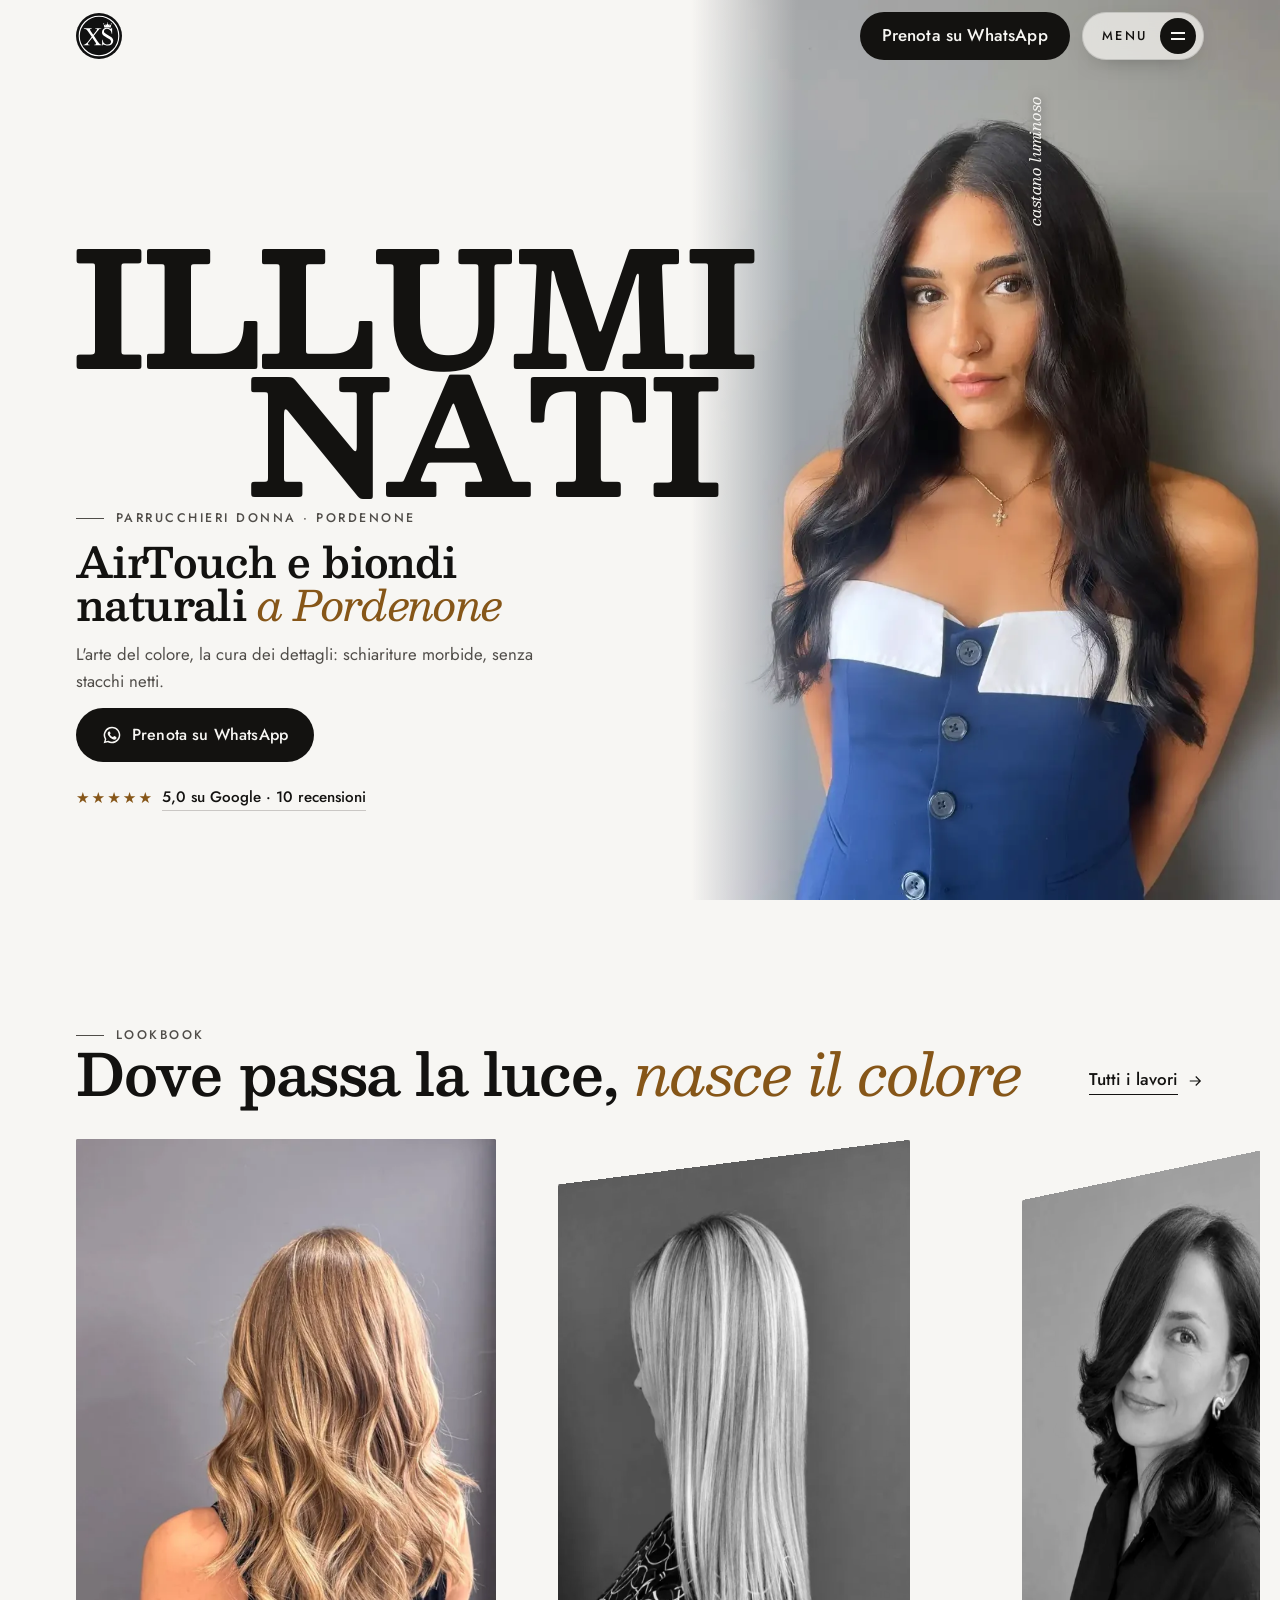
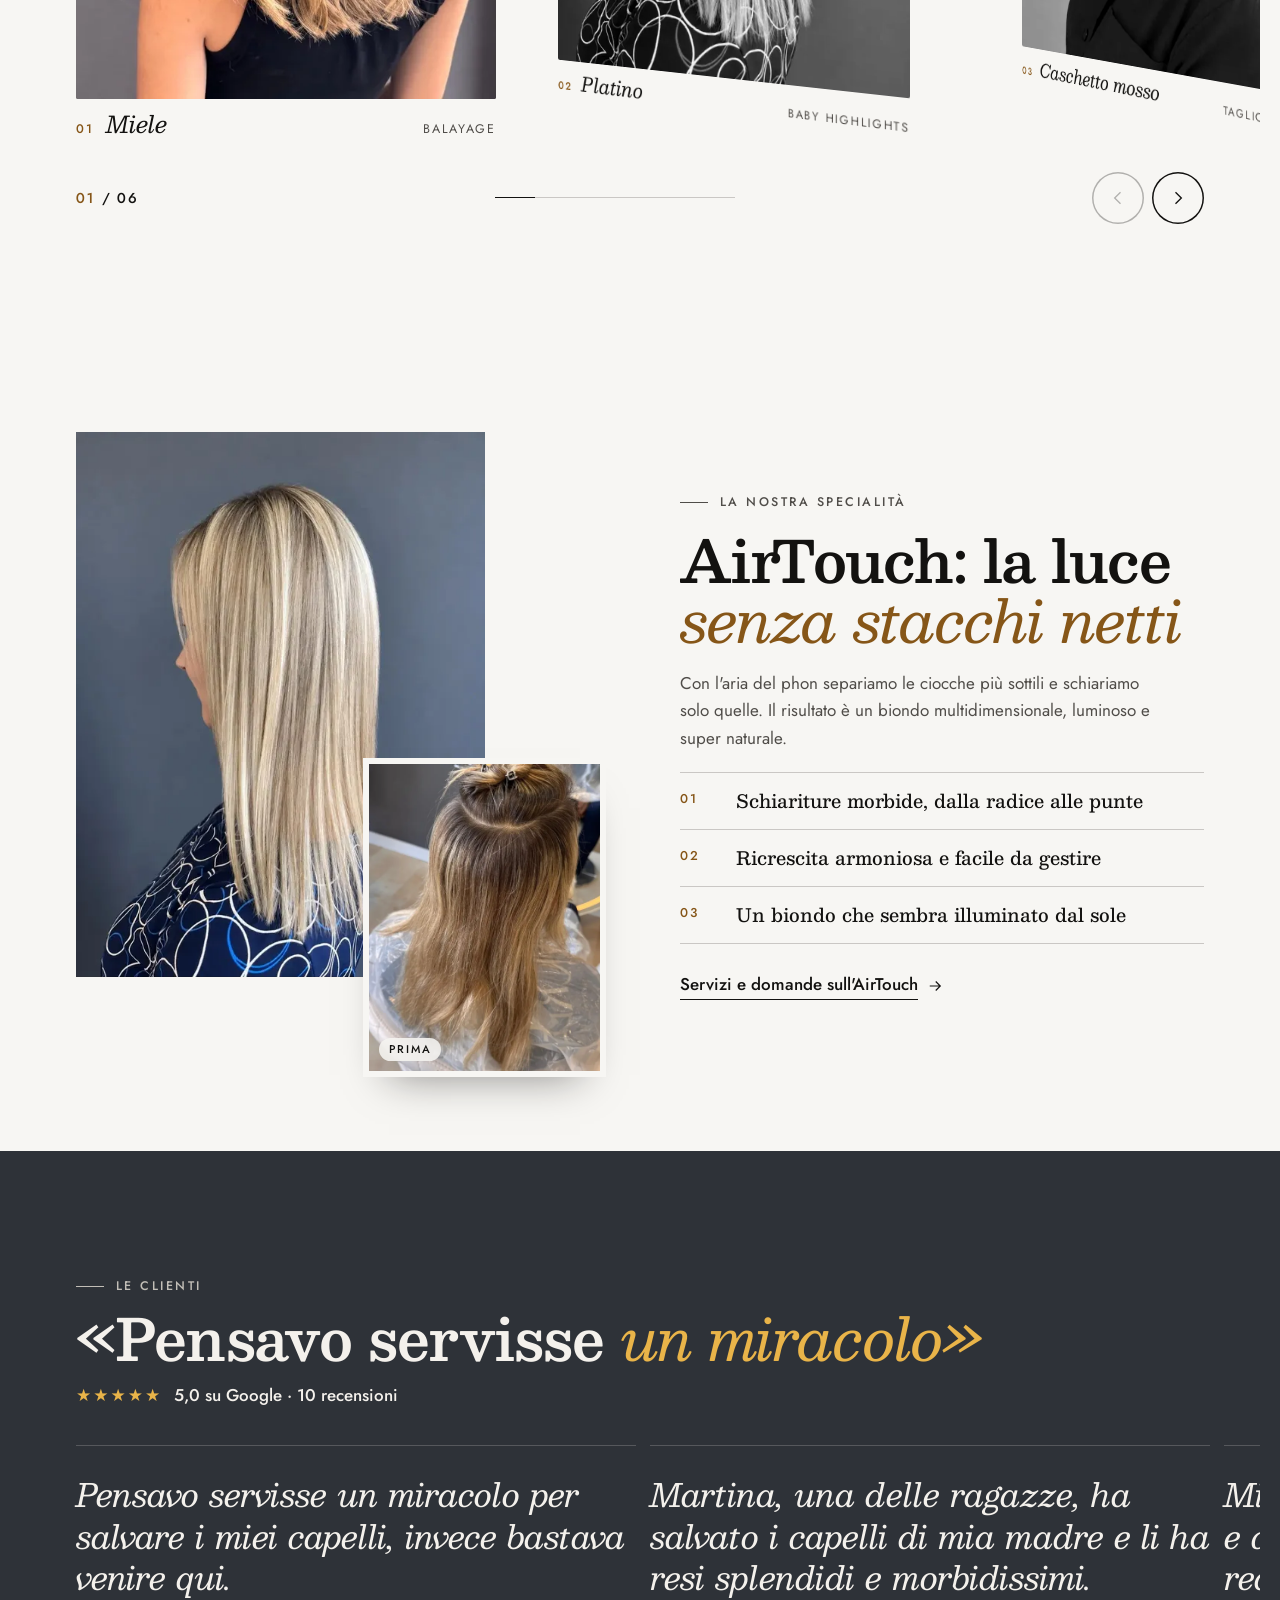
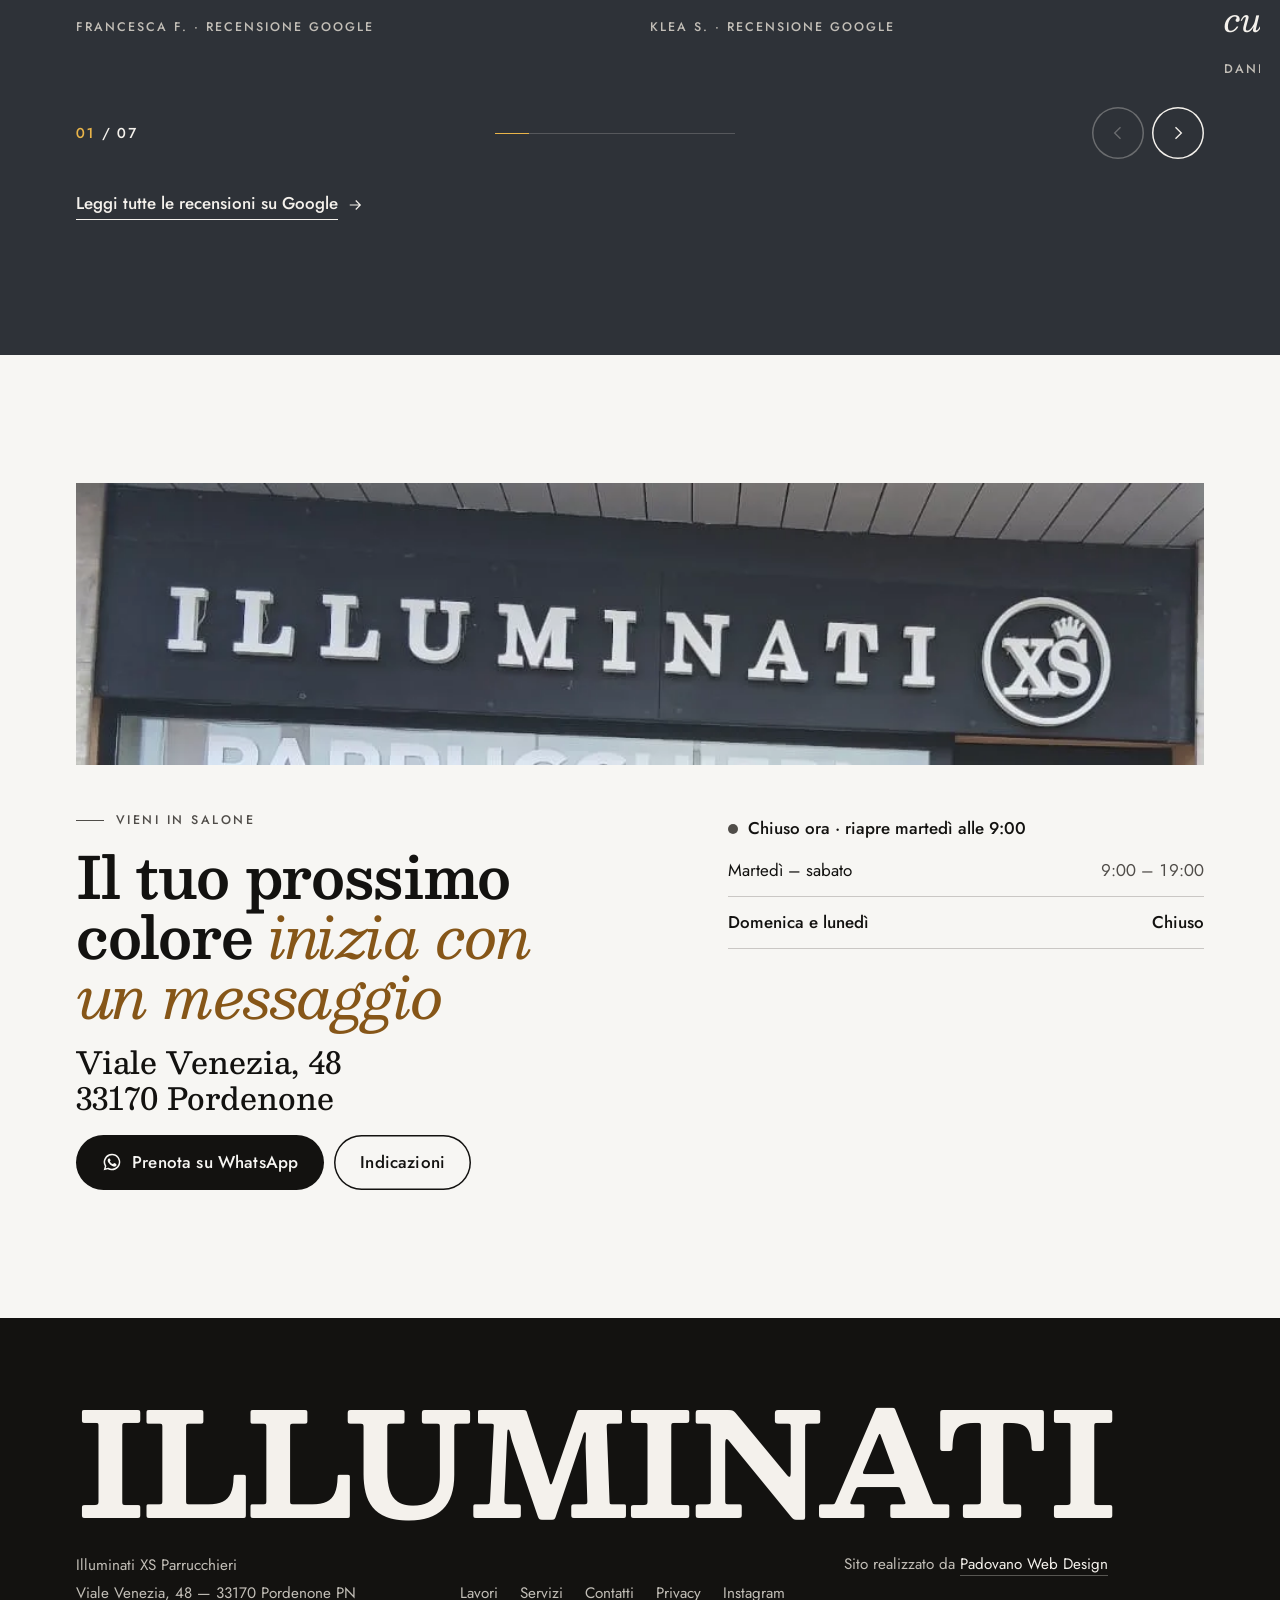
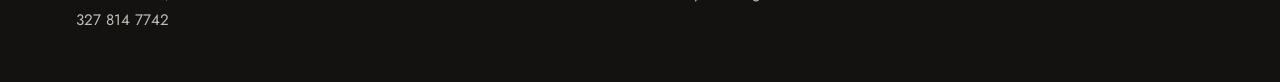
==== commit 2a7233c4: "Bozza v2: copertina illuminata, logo vettoriale, foto migliori Co-Authored-By: Claude Opus 5.5 <nore" ====
--- a/index.html
+++ b/index.html
@@ -2,248 +2,210 @@
 <html lang="it" class="no-js">
 <head>
 <meta charset="utf-8">
+<script>document.documentElement.className="js"</script>
 <meta name="viewport" content="width=device-width, initial-scale=1, viewport-fit=cover">
 <title>AirTouch e biondi naturali a Pordenone | Illuminati XS</title>
 <meta name="description" content="Salone donna in viale Venezia 48, Pordenone: AirTouch, balayage e biondi naturali. Prenota su WhatsApp, dal martedì al sabato.">
 <meta name="robots" content="noindex, nofollow">
 <link rel="canonical" href="https://chripav09-del.github.io/IlluminatiXS/">
-<meta name="theme-color" content="#38414C">
+<meta name="theme-color" content="#F7F5F1">
 <meta property="og:type" content="website">
 <meta property="og:locale" content="it_IT">
 <meta property="og:site_name" content="Illuminati XS Parrucchieri">
-<meta property="og:title" content="Illuminati XS · AirTouch e biondi naturali a Pordenone">
-<meta property="og:description" content="Schiariture morbide, senza stacchi netti. Salone donna in viale Venezia 48, Pordenone.">
+<meta property="og:title" content="AirTouch e biondi naturali a Pordenone | Illuminati XS">
+<meta property="og:description" content="Salone donna in viale Venezia 48, Pordenone: AirTouch, balayage e biondi naturali. Prenota su WhatsApp, dal martedì al sabato.">
 <meta property="og:url" content="https://chripav09-del.github.io/IlluminatiXS/">
 <meta property="og:image" content="https://chripav09-del.github.io/IlluminatiXS/og-image.jpg">
 <meta property="og:image:width" content="1200">
 <meta property="og:image:height" content="630">
 <meta name="twitter:card" content="summary_large_image">
 <link rel="icon" href="favicon.ico" sizes="any">
-<link rel="icon" type="image/png" sizes="32x32" href="favicon-32.png">
+<link rel="icon" href="favicon.svg" type="image/svg+xml">
 <link rel="apple-touch-icon" href="apple-touch-icon.png">
 <link rel="manifest" href="site.webmanifest">
 <link rel="preload" href="fonts/besley.woff2" as="font" type="font/woff2" crossorigin>
 <link rel="preload" href="fonts/jost.woff2" as="font" type="font/woff2" crossorigin>
-<link rel="preload" as="image" href="img/hero-balayage-480.webp" imagesrcset="img/hero-balayage-480.webp 480w, img/hero-balayage-960.webp 960w" imagesizes="(min-width:900px) 420px, 46vw" fetchpriority="high">
+<link rel="preload" as="image" href="img/cover-castano-540.webp" imagesrcset="img/cover-castano-540.webp 540w, img/cover-castano-1080.webp 1080w" imagesizes="(min-width:900px) 46vw, 100vw" fetchpriority="high">
 <link rel="stylesheet" href="css/base.css">
 <link rel="stylesheet" href="css/blocks.css">
-<script type="application/ld+json">
-{
-  "@context": "https://schema.org",
-  "@type": "HairSalon",
-  "@id": "https://chripav09-del.github.io/IlluminatiXS/#salone",
-  "name": "Illuminati XS Parrucchieri",
-  "url": "https://chripav09-del.github.io/IlluminatiXS/",
-  "image": "https://chripav09-del.github.io/IlluminatiXS/og-image.jpg",
-  "logo": "https://chripav09-del.github.io/IlluminatiXS/icon-512.png",
-  "telephone": "+39 327 814 7742",
-  "address": {
-    "@type": "PostalAddress",
-    "streetAddress": "Viale Venezia, 48",
-    "postalCode": "33170",
-    "addressLocality": "Pordenone",
-    "addressRegion": "PN",
-    "addressCountry": "IT"
-  },
-  "geo": { "@type": "GeoCoordinates", "latitude": 45.97245, "longitude": 12.64415 },
-  "openingHoursSpecification": [{
-    "@type": "OpeningHoursSpecification",
-    "dayOfWeek": ["Tuesday","Wednesday","Thursday","Friday","Saturday"],
-    "opens": "09:00", "closes": "19:00"
-  }],
-  "sameAs": ["https://www.instagram.com/illuminatixs_parrucchieri/"],
-  "areaServed": "Pordenone",
-  "knowsAbout": ["AirTouch","Balayage","Baby highlights","Colorazione capelli","Ricostruzione capelli"]
-}
-</script>
+<script type="application/ld+json">{"@context": "https://schema.org", "@type": "HairSalon", "@id": "https://chripav09-del.github.io/IlluminatiXS/#salone", "name": "Illuminati XS Parrucchieri", "url": "https://chripav09-del.github.io/IlluminatiXS/", "image": "https://chripav09-del.github.io/IlluminatiXS/og-image.jpg", "logo": "https://chripav09-del.github.io/IlluminatiXS/icon-512.png", "telephone": "+39 327 814 7742", "address": {"@type": "PostalAddress", "streetAddress": "Viale Venezia, 48", "postalCode": "33170", "addressLocality": "Pordenone", "addressRegion": "PN", "addressCountry": "IT"}, "geo": {"@type": "GeoCoordinates", "latitude": 45.97245, "longitude": 12.64415}, "openingHoursSpecification": [{"@type": "OpeningHoursSpecification", "dayOfWeek": ["Tuesday", "Wednesday", "Thursday", "Friday", "Saturday"], "opens": "09:00", "closes": "19:00"}], "sameAs": ["https://www.instagram.com/illuminatixs_parrucchieri/"], "areaServed": "Pordenone", "knowsAbout": ["AirTouch", "Balayage", "Baby highlights", "Colorazione capelli", "Ricostruzione capelli"]}</script>
 <script type="module" src="js/main.js"></script>
 </head>
 <body>
 <a class="skip" href="#contenuto">Vai al contenuto</a>
-
-<header class="site-header">
+<header class="top">
   <div class="wrap">
-    <a class="brand" href="./" aria-label="Illuminati XS, torna all'inizio">
-      <img src="img/logo-xs-bianco.png" width="36" height="36" alt="">
-      <span>Illuminati</span>
-    </a>
-    <nav class="nav" aria-label="Principale">
-      <a href="lavori.html">Lavori</a>
-      <a href="servizi.html">Servizi</a>
-      <a href="contatti.html">Contatti</a>
-      <a class="btn" href="https://wa.me/393278147742?text=Ciao!%20Vorrei%20prenotare%20un%20appuntamento%20da%20Illuminati%20XS." target="_blank" rel="noopener">Prenota su WhatsApp</a>
-    </nav>
+    <a class="logo" href="./" aria-label="Illuminati XS Parrucchieri, home"><img src="img/logo-xs.svg" width="46" height="46" alt=""><b>Illuminati</b></a>
+    <div class="top__right">
+      <a class="btn top__book" href="https://wa.me/393278147742?text=Ciao!%20Vorrei%20prenotare%20un%20appuntamento%20da%20Illuminati%20XS." target="_blank" rel="noopener">Prenota su WhatsApp</a>
+      <button class="menu-btn" type="button" aria-expanded="false" aria-controls="menu"><span>Menu</span><i aria-hidden="true"></i></button>
+    </div>
   </div>
 </header>
-
+<div class="menu" id="menu" aria-hidden="true">
+  <nav aria-label="Principale">
+    <ol>
+        <li><a href="./" style="--i:0" aria-current="page"><strong>Home</strong><small>la copertina</small></a></li>
+        <li><a href="lavori.html" style="--i:1"><strong>Lavori</strong><small>prima e dopo, sfumature</small></a></li>
+        <li><a href="servizi.html" style="--i:2"><strong>Servizi</strong><small>AirTouch, balayage, colore</small></a></li>
+        <li><a href="contatti.html" style="--i:3"><strong>Contatti</strong><small>orari e prenotazioni</small></a></li>
+    </ol>
+  </nav>
+  <div class="menu__foot">
+    <p data-status>Martedì–sabato 9:00–19:00</p>
+    <p>Viale Venezia, 48 · Pordenone</p>
+    <div class="row">
+      <a class="btn btn--light" href="https://wa.me/393278147742?text=Ciao!%20Vorrei%20prenotare%20un%20appuntamento%20da%20Illuminati%20XS." target="_blank" rel="noopener"><svg viewBox="0 0 24 24" aria-hidden="true" fill="currentColor"><path d="M12 2a10 10 0 0 0-8.6 15.1L2 22l5-1.3A10 10 0 1 0 12 2Zm0 18.2a8.2 8.2 0 0 1-4.2-1.2l-.3-.2-3 .8.8-2.9-.2-.3A8.2 8.2 0 1 1 12 20.2Zm4.5-6.1c-.2-.1-1.5-.7-1.7-.8-.2-.1-.4-.1-.6.1l-.8 1c-.1.2-.3.2-.5.1a6.7 6.7 0 0 1-3.3-2.9c-.3-.4.3-.4.7-1.3.1-.2 0-.3 0-.4l-.8-1.8c-.2-.5-.4-.4-.6-.4h-.5a1 1 0 0 0-.7.3 3 3 0 0 0-.9 2.2 5.2 5.2 0 0 0 1.1 2.7 11.8 11.8 0 0 0 4.5 4c1.7.7 2.3.8 3.2.6.5-.1 1.5-.6 1.7-1.2.2-.6.2-1.1.2-1.2-.1-.1-.3-.2-.5-.3Z"/></svg>Prenota su WhatsApp</a>
+      <a class="btn btn--line" href="tel:+393278147742"><svg viewBox="0 0 24 24" aria-hidden="true" fill="none" stroke="currentColor" stroke-width="1.6"><path d="M5 4h4l2 5-2.5 1.5a11 11 0 0 0 5 5L15 13l5 2v4a2 2 0 0 1-2 2A16 16 0 0 1 3 6a2 2 0 0 1 2-2"/></svg>327 814 7742</a>
+    </div>
+  </div>
+</div>
 <main id="contenuto">
 
-  <!-- 1 · HERO -->
-  <section class="hero" id="inizio" aria-labelledby="h1">
-    <canvas id="soffio" aria-hidden="true"></canvas>
-    <div class="wrap">
-      <div class="hero__text">
-        <p class="label">Salone donna · Pordenone</p>
-        <p class="wordmark" aria-hidden="true">Illuminati</p>
-        <h1 id="h1">AirTouch e biondi naturali a Pordenone</h1>
-        <p class="hero__lead">L'arte del colore, la cura dei dettagli. Schiariture morbide, senza stacchi netti, per un biondo luminoso e super naturale.</p>
-        <a class="trust" href="https://www.google.com/maps/search/?api=1&amp;query=Illuminati+XS+Parrucchieri+Viale+Venezia+48+Pordenone" target="_blank" rel="noopener">
-          <span class="stars" aria-hidden="true">★★★★★</span>
-          <span>5,0 su Google · 10 recensioni</span>
-        </a>
-        <div class="hero__cta">
-          <a class="btn" href="https://wa.me/393278147742?text=Ciao!%20Vorrei%20prenotare%20un%20appuntamento%20da%20Illuminati%20XS." target="_blank" rel="noopener">
-            <svg viewBox="0 0 24 24" aria-hidden="true" fill="currentColor"><path d="M12 2a10 10 0 0 0-8.6 15.1L2 22l5-1.3A10 10 0 1 0 12 2Zm0 18.2a8.2 8.2 0 0 1-4.2-1.2l-.3-.2-3 .8.8-2.9-.2-.3A8.2 8.2 0 1 1 12 20.2Zm4.5-6.1c-.2-.1-1.5-.7-1.7-.8-.2-.1-.4-.1-.6.1l-.8 1c-.1.2-.3.2-.5.1a6.7 6.7 0 0 1-3.3-2.9c-.3-.4.3-.4.7-1.3.1-.2 0-.3 0-.4l-.8-1.8c-.2-.5-.4-.4-.6-.4h-.5a1 1 0 0 0-.7.3 3 3 0 0 0-.9 2.2 5.2 5.2 0 0 0 1.1 2.7 11.8 11.8 0 0 0 4.5 4c1.7.7 2.3.8 3.2.6.5-.1 1.5-.6 1.7-1.2.2-.6.2-1.1.2-1.2-.1-.1-.3-.2-.5-.3Z"/></svg>
-            Prenota su WhatsApp
-          </a>
-          <a class="link link--arrow" href="lavori.html">Guarda i prima e dopo</a>
-        </div>
-      </div>
-      <picture class="hero__photo">
-        <img src="img/hero-balayage-480.webp" srcset="img/hero-balayage-480.webp 480w, img/hero-balayage-960.webp 960w" sizes="(min-width:900px) 420px, 46vw" width="480" height="640" fetchpriority="high" alt="Balayage biondo caramello con onde morbide, lavoro del salone Illuminati XS a Pordenone">
-      </picture>
-    </div>
-    <a class="scroll-hint" href="#airtouch" aria-label="Scorri: cos'è l'AirTouch"><span class="filo" aria-hidden="true"></span>Scorri</a>
-  </section>
-
-  <!-- 2 · AIRTOUCH (protagonista) -->
-  <section class="sec airtouch" id="airtouch" aria-labelledby="h-airtouch">
-    <div class="wrap">
-      <div class="airtouch__copy">
-        <div class="sec-head reveal">
-          <p class="label">La nostra specialità</p>
-          <h2 id="h-airtouch">AirTouch a Pordenone: la luce senza stacchi netti</h2>
-        </div>
-        <p class="reveal">L'AirTouch è la tecnica che usiamo di più, ed è quella che ci chiedete di più. Con l'aria del phon separiamo le ciocche più sottili e schiariamo solo quelle: il risultato è un gioco di luce delicato e raffinato, per un biondo multidimensionale, luminoso e super naturale.</p>
-        <ul class="facts">
-          <li class="reveal" style="--i:0">Schiariture morbide e senza stacchi netti</li>
-          <li class="reveal" style="--i:1">Una ricrescita armoniosa e facile da gestire</li>
-          <li class="reveal" style="--i:2">Un biondo luminoso, che sembra illuminato dal sole</li>
+  <section class="cover" aria-labelledby="h1">
+    <div class="cover__photo">
+      <div class="tilt">
+        <div class="lit" data-light="manual"><img class="bw" src="img/cover-castano-540.webp" srcset="img/cover-castano-540.webp 540w, img/cover-castano-1080.webp 1080w" sizes="(min-width:900px) 46vw, 100vw" width="540" height="720" fetchpriority="high" alt="Cliente del salone con capelli castani lucidi e onde morbide"><img class="col" src="img/cover-castano-540.webp" srcset="img/cover-castano-540.webp 540w, img/cover-castano-1080.webp 1080w" sizes="(min-width:900px) 46vw, 100vw" width="540" height="720" alt="" aria-hidden="true" ><span class="beam" aria-hidden="true"></span></div>
+        <span class="sheen" aria-hidden="true"></span>
+      </div>
+      <span class="cover__note" aria-hidden="true">castano luminoso</span>
+    </div>
+    <div class="cover__body wrap">
+      <p class="mast" aria-hidden="true"><span>Illumi</span><span>nati</span></p>
+      <div class="cover__text">
+        <p class="kicker">Parrucchieri donna · Pordenone</p>
+        <h1 id="h1">AirTouch e biondi naturali <em>a Pordenone</em></h1>
+        <p class="lead">L'arte del colore, la cura dei dettagli: schiariture morbide, senza stacchi netti.</p>
+        <div class="cover__proof">
+          <a class="btn" href="https://wa.me/393278147742?text=Ciao!%20Vorrei%20prenotare%20un%20appuntamento%20da%20Illuminati%20XS." target="_blank" rel="noopener"><svg viewBox="0 0 24 24" aria-hidden="true" fill="currentColor"><path d="M12 2a10 10 0 0 0-8.6 15.1L2 22l5-1.3A10 10 0 1 0 12 2Zm0 18.2a8.2 8.2 0 0 1-4.2-1.2l-.3-.2-3 .8.8-2.9-.2-.3A8.2 8.2 0 1 1 12 20.2Zm4.5-6.1c-.2-.1-1.5-.7-1.7-.8-.2-.1-.4-.1-.6.1l-.8 1c-.1.2-.3.2-.5.1a6.7 6.7 0 0 1-3.3-2.9c-.3-.4.3-.4.7-1.3.1-.2 0-.3 0-.4l-.8-1.8c-.2-.5-.4-.4-.6-.4h-.5a1 1 0 0 0-.7.3 3 3 0 0 0-.9 2.2 5.2 5.2 0 0 0 1.1 2.7 11.8 11.8 0 0 0 4.5 4c1.7.7 2.3.8 3.2.6.5-.1 1.5-.6 1.7-1.2.2-.6.2-1.1.2-1.2-.1-.1-.3-.2-.5-.3Z"/></svg>Prenota su WhatsApp</a>
+          <a class="trust" href="https://www.google.com/maps/search/?api=1&amp;query=Illuminati+XS+Parrucchieri+Viale+Venezia+48+Pordenone" target="_blank" rel="noopener"><span class="stars" aria-hidden="true">★★★★★</span><u>5,0 su Google · 10 recensioni</u></a>
+        </div>
+      </div>
+    </div>
+  </section>
+
+  <section class="sec--lg look" aria-labelledby="h-look">
+    <div class="wrap">
+      <div class="head">
+        <div class="rise">
+          <p class="kicker">Lookbook</p>
+          <h2 id="h-look">Dove passa la luce, <em>nasce il colore</em></h2>
+        </div>
+        <div class="rise" style="--i:1"><a class="link" href="lavori.html"><span>Tutti i lavori</span><svg viewBox="0 0 24 24" fill="none" stroke="currentColor" stroke-width="1.6" aria-hidden="true"><path d="M5 12h14M13 6l6 6-6 6"/></svg></a></div>
+      </div>
+      <div class="coverflow" data-carousel role="region" aria-roledescription="carosello" aria-label="Lookbook dei lavori">
+        <ul class="track" tabindex="0" aria-label="Lavori del salone, scorri con le frecce">
+        <li><a class="card" href="lavori.html"><div class="lit" data-light="carousel"><img class="bw" src="img/balayage-miele-540.webp" srcset="img/balayage-miele-540.webp 540w, img/balayage-miele-1080.webp 1080w" sizes="(min-width:900px) 420px, 78vw" width="540" height="720" loading="lazy" decoding="async" alt="Balayage biondo miele con onde morbide, lavoro del salone"><img class="col" src="img/balayage-miele-540.webp" srcset="img/balayage-miele-540.webp 540w, img/balayage-miele-1080.webp 1080w" sizes="(min-width:900px) 420px, 78vw" width="540" height="720" alt="" aria-hidden="true" loading="lazy" decoding="async"><span class="beam" aria-hidden="true"></span></div><span class="cap"><span class="n">01</span><strong>Miele</strong><small>Balayage</small></span></a></li>
+        <li><a class="card" href="lavori.html"><div class="lit" data-light="carousel"><img class="bw" src="img/platino-540.webp" srcset="img/platino-540.webp 540w, img/platino-1080.webp 1080w" sizes="(min-width:900px) 420px, 78vw" width="540" height="720" loading="lazy" decoding="async" alt="Baby highlights su biondo platino liscio e lucido"><img class="col" src="img/platino-540.webp" srcset="img/platino-540.webp 540w, img/platino-1080.webp 1080w" sizes="(min-width:900px) 420px, 78vw" width="540" height="720" alt="" aria-hidden="true" loading="lazy" decoding="async"><span class="beam" aria-hidden="true"></span></div><span class="cap"><span class="n">02</span><strong>Platino</strong><small>Baby highlights</small></span></a></li>
+        <li><a class="card" href="lavori.html"><div class="lit" data-light="carousel"><img class="bw" src="img/ritratto-caschetto-540.webp" srcset="img/ritratto-caschetto-540.webp 540w, img/ritratto-caschetto-1080.webp 1080w" sizes="(min-width:900px) 420px, 78vw" width="540" height="720" loading="lazy" decoding="async" alt="Cliente con caschetto mosso scuro dopo taglio e piega"><img class="col" src="img/ritratto-caschetto-540.webp" srcset="img/ritratto-caschetto-540.webp 540w, img/ritratto-caschetto-1080.webp 1080w" sizes="(min-width:900px) 420px, 78vw" width="540" height="720" alt="" aria-hidden="true" loading="lazy" decoding="async"><span class="beam" aria-hidden="true"></span></div><span class="cap"><span class="n">03</span><strong>Caschetto mosso</strong><small>Taglio e piega</small></span></a></li>
+        <li><a class="card" href="lavori.html"><div class="lit" data-light="carousel"><img class="bw" src="img/sabbia-540.webp" srcset="img/sabbia-540.webp 540w, img/sabbia-960.webp 960w" sizes="(min-width:900px) 420px, 78vw" width="540" height="720" loading="lazy" decoding="async" alt="AirTouch biondo sabbia su capelli lunghi mossi"><img class="col" src="img/sabbia-540.webp" srcset="img/sabbia-540.webp 540w, img/sabbia-960.webp 960w" sizes="(min-width:900px) 420px, 78vw" width="540" height="720" alt="" aria-hidden="true" loading="lazy" decoding="async"><span class="beam" aria-hidden="true"></span></div><span class="cap"><span class="n">04</span><strong>Sabbia</strong><small>AirTouch</small></span></a></li>
+        <li><a class="card" href="lavori.html"><div class="lit" data-light="carousel"><img class="bw" src="img/ritratto-onde-540.webp" srcset="img/ritratto-onde-540.webp 540w, img/ritratto-onde-1080.webp 1080w" sizes="(min-width:900px) 420px, 78vw" width="540" height="720" loading="lazy" decoding="async" alt="Cliente con capelli lunghi bruni e onde morbide"><img class="col" src="img/ritratto-onde-540.webp" srcset="img/ritratto-onde-540.webp 540w, img/ritratto-onde-1080.webp 1080w" sizes="(min-width:900px) 420px, 78vw" width="540" height="720" alt="" aria-hidden="true" loading="lazy" decoding="async"><span class="beam" aria-hidden="true"></span></div><span class="cap"><span class="n">05</span><strong>Bruno lucido</strong><small>Colore e piega</small></span></a></li>
+        <li><a class="card" href="lavori.html"><div class="lit" data-light="carousel"><img class="bw" src="img/ricci-540.webp" srcset="img/ricci-540.webp 540w, img/ricci-1080.webp 1080w" sizes="(min-width:900px) 420px, 78vw" width="540" height="720" loading="lazy" decoding="async" alt="Ricci scuri molto lunghi definiti in salone"><img class="col" src="img/ricci-540.webp" srcset="img/ricci-540.webp 540w, img/ricci-1080.webp 1080w" sizes="(min-width:900px) 420px, 78vw" width="540" height="720" alt="" aria-hidden="true" loading="lazy" decoding="async"><span class="beam" aria-hidden="true"></span></div><span class="cap"><span class="n">06</span><strong>Ricci</strong><small>Taglio e cura</small></span></a></li>
         </ul>
-        <p class="reveal"><a class="link link--arrow" href="servizi.html#domande">Le domande sull'AirTouch</a></p>
-      </div>
-      <div class="airtouch__media">
-        <figure class="emerge">
-          <video class="fade-edges" data-autoplay muted playsinline loop preload="none" poster="img/video-poster.webp" width="480" height="854" aria-label="Video: capelli biondi con AirTouch che si muovono alla luce">
-            <source src="video/airtouch-biondo-riflessi-loop.mp4" type="video/mp4">
-          </video>
-        </figure>
-        <figure class="emerge">
-          <img class="fade-edges" src="img/stagnole-480.webp" width="480" height="640" loading="lazy" decoding="async" alt="Mani della parrucchiera che separano le ciocche con le stagnole">
-          <figcaption>Dietro le quinte: la separazione delle ciocche.</figcaption>
-        </figure>
-      </div>
-    </div>
-  </section>
-
-  <!-- 3 · SFUMATURE (cartella colori) -->
-  <section class="sec sfumature" id="sfumature" aria-labelledby="h-sfumature">
-    <div class="wrap">
-      <div class="sec-head reveal">
-        <p class="label">Cartella colori</p>
-        <h2 id="h-sfumature">Ogni biondo ha il suo nome</h2>
-        <p class="lead">Scorri la cartella e scegli il tuo. Sono tutti lavori fatti in salone.</p>
-      </div>
-      <div class="carousel" data-carousel role="region" aria-roledescription="carosello" aria-label="Le nostre sfumature">
-        <ul class="track" tabindex="0" aria-label="Sfumature, scorri con le frecce">
-          <li><a class="swatch" href="lavori.html#sfumature" aria-label="Caramello, balayage: 1 di 6"><img src="img/caramello-480.webp" width="480" height="640" loading="lazy" decoding="async" alt="Balayage biondo caramello visto di profilo"><span class="swatch__name"><strong>Caramello</strong><span>Balayage</span></span></a></li>
-          <li><a class="swatch" href="lavori.html#sfumature" aria-label="Platino luminoso, baby highlights: 2 di 6"><img src="img/platino-480.webp" width="480" height="640" loading="lazy" decoding="async" alt="Baby highlights su biondo platino liscio e lucido"><span class="swatch__name"><strong>Platino luminoso</strong><span>Baby highlights</span></span></a></li>
-          <li><a class="swatch" href="lavori.html#sfumature" aria-label="Sabbia, AirTouch: 3 di 6"><img src="img/sabbia-480.webp" width="480" height="640" loading="lazy" decoding="async" alt="AirTouch biondo sabbia su capelli lunghi mossi"><span class="swatch__name"><strong>Sabbia</strong><span>AirTouch</span></span></a></li>
-          <li><a class="swatch" href="lavori.html#sfumature" aria-label="Castano luminoso, colore e tonalizzazione: 4 di 6"><img src="img/castano-480.webp" width="480" height="640" loading="lazy" decoding="async" alt="Castano scuro lucido con onde, colore e tonalizzazione"><span class="swatch__name"><strong>Castano luminoso</strong><span>Colore e tonalizzazione</span></span></a></li>
-          <li><a class="swatch" href="lavori.html#sfumature" aria-label="Bruno riflessato, colore e trattamento: 5 di 6"><img src="img/bruno-480.webp" width="480" height="640" loading="lazy" decoding="async" alt="Capelli lunghi bruni con riflessi freddi e onde"><span class="swatch__name"><strong>Bruno riflessato</strong><span>Colore e trattamento</span></span></a></li>
-          <li><a class="swatch" href="lavori.html#sfumature" aria-label="Ricci naturali, taglio e cura: 6 di 6"><img src="img/ricci-480.webp" width="480" height="640" loading="lazy" decoding="async" alt="Ricci scuri molto lunghi definiti in salone"><span class="swatch__name"><strong>Ricci naturali</strong><span>Taglio e cura</span></span></a></li>
+      <div class="ctrl">
+        <p class="count" aria-live="polite"><b>01</b> / 06</p>
+        <span class="progress" aria-hidden="true"><i></i></span>
+        <div class="arrows">
+          <button class="arrow" type="button" data-prev aria-label="Foto precedente"><svg viewBox="0 0 24 24" fill="none" stroke="currentColor" stroke-width="1.6" aria-hidden="true"><path d="M15 5l-7 7 7 7"/></svg></button>
+          <button class="arrow" type="button" data-next aria-label="Foto successiva"><svg viewBox="0 0 24 24" fill="none" stroke="currentColor" stroke-width="1.6" aria-hidden="true"><path d="M9 5l7 7-7 7"/></svg></button>
+        </div>
+      </div>
+      </div>
+    </div>
+  </section>
+
+  <section class="sec air" aria-labelledby="h-air">
+    <div class="wrap">
+      <div class="air__pair rise">
+        <div class="after"><div class="lit" data-light="view"><img class="bw" src="img/platino-540.webp" srcset="img/platino-540.webp 540w, img/platino-1080.webp 1080w" sizes="(min-width:900px) 40vw, 78vw" width="540" height="720" loading="lazy" decoding="async" alt="Dopo: baby highlights su biondo platino"><img class="col" src="img/platino-540.webp" srcset="img/platino-540.webp 540w, img/platino-1080.webp 1080w" sizes="(min-width:900px) 40vw, 78vw" width="540" height="720" alt="" aria-hidden="true" loading="lazy" decoding="async"><span class="beam" aria-hidden="true"></span></div></div>
+        <div class="before"><img class="" src="img/platino-prima-540.webp" srcset="img/platino-prima-540.webp 540w, img/platino-prima-1080.webp 1080w" sizes="(min-width:900px) 18vw, 40vw" width="540" height="720" loading="lazy" decoding="async" alt="Prima: biondo in lavorazione con la ricrescita scura"><span class="tag">Prima</span></div>
+      </div>
+      <div class="air__copy">
+        <p class="kicker rise">La nostra specialità</p>
+        <h2 class="rise" id="h-air">AirTouch: la luce <em>senza stacchi netti</em></h2>
+        <p class="lead rise">Con l'aria del phon separiamo le ciocche più sottili e schiariamo solo quelle. Il risultato è un biondo multidimensionale, luminoso e super naturale.</p>
+        <ol class="points">
+          <li class="rise"><span>01</span>Schiariture morbide, dalla radice alle punte</li>
+          <li class="rise" style="--i:1"><span>02</span>Ricrescita armoniosa e facile da gestire</li>
+          <li class="rise" style="--i:2"><span>03</span>Un biondo che sembra illuminato dal sole</li>
+        </ol>
+        <div class="rise"><a class="link" href="servizi.html"><span>Servizi e domande sull'AirTouch</span><svg viewBox="0 0 24 24" fill="none" stroke="currentColor" stroke-width="1.6" aria-hidden="true"><path d="M5 12h14M13 6l6 6-6 6"/></svg></a></div>
+      </div>
+    </div>
+  </section>
+
+  <section class="sec--lg voices dark" aria-labelledby="h-voices">
+    <div class="wrap">
+      <div class="head">
+        <p class="kicker rise">Le clienti</p>
+        <h2 class="rise" id="h-voices">«Pensavo servisse <em style="color:var(--gold)">un miracolo»</em></h2>
+        <p class="score rise"><span class="stars" aria-hidden="true">★★★★★</span>5,0 su Google · 10 recensioni</p>
+      </div>
+      <div data-carousel role="region" aria-roledescription="carosello" aria-label="Recensioni Google">
+        <ul class="track" tabindex="0" aria-label="Recensioni, scorri con le frecce">
+        <li><figure class="quote"><blockquote>Pensavo servisse un miracolo per salvare i miei capelli, invece bastava venire qui.</blockquote><figcaption>Francesca F. · recensione Google</figcaption></figure></li>
+        <li><figure class="quote"><blockquote>Martina, una delle ragazze, ha salvato i capelli di mia madre e li ha resi splendidi e morbidissimi.</blockquote><figcaption>Klea S. · recensione Google</figcaption></figure></li>
+        <li><figure class="quote"><blockquote>Mi hanno ascoltata con attenzione e consigliata nel modo giusto, realizzando esattamente il lavoro di cui avevo bisogno.</blockquote><figcaption>Daniela I. · recensione Google</figcaption></figure></li>
+        <li><figure class="quote"><blockquote>Miriam è bravissima e sa metterti subito al tuo agio.</blockquote><figcaption>Alessandra A. · recensione Google</figcaption></figure></li>
+        <li><figure class="quote"><blockquote>Martina super gentile e molto attenta alle mie esigenze. Ha capito subito quello che desideravo e il risultato ha superato le aspettative.</blockquote><figcaption>Barbara S. · recensione Google</figcaption></figure></li>
+        <li><figure class="quote"><blockquote>Molto accogliente, soddisfa sempre le mie esigenze. Inoltre il salone è molto bello esteticamente, ve lo consiglio!!</blockquote><figcaption>Ines G. · recensione Google</figcaption></figure></li>
+        <li><figure class="quote"><blockquote>Ti senti a tuo agio fin da subito con la gentilezza, simpatia che c'è.</blockquote><figcaption>Mara C. · recensione Google</figcaption></figure></li>
         </ul>
-        <div class="carousel__ctrl">
-          <span class="carousel__count" aria-live="polite">1 / 6</span>
-          <div class="carousel__btns">
-            <button class="icon-btn" type="button" data-prev aria-label="Sfumatura precedente"><svg viewBox="0 0 24 24" fill="none" stroke="currentColor" stroke-width="1.6" aria-hidden="true"><path d="M15 5l-7 7 7 7"/></svg></button>
-            <button class="icon-btn" type="button" data-next aria-label="Sfumatura successiva"><svg viewBox="0 0 24 24" fill="none" stroke="currentColor" stroke-width="1.6" aria-hidden="true"><path d="M9 5l7 7-7 7"/></svg></button>
+      <div class="ctrl">
+        <p class="count" aria-live="polite"><b>01</b> / 07</p>
+        <span class="progress" aria-hidden="true"><i></i></span>
+        <div class="arrows">
+          <button class="arrow" type="button" data-prev aria-label="Recensione precedente"><svg viewBox="0 0 24 24" fill="none" stroke="currentColor" stroke-width="1.6" aria-hidden="true"><path d="M15 5l-7 7 7 7"/></svg></button>
+          <button class="arrow" type="button" data-next aria-label="Recensione successiva"><svg viewBox="0 0 24 24" fill="none" stroke="currentColor" stroke-width="1.6" aria-hidden="true"><path d="M9 5l7 7-7 7"/></svg></button>
+        </div>
+      </div>
+      </div>
+      <p style="margin-top:24px"><a class="link" href="https://www.google.com/maps/search/?api=1&amp;query=Illuminati+XS+Parrucchieri+Viale+Venezia+48+Pordenone" target="_blank" rel="noopener"><span>Leggi tutte le recensioni su Google</span><svg viewBox="0 0 24 24" fill="none" stroke="currentColor" stroke-width="1.6" aria-hidden="true"><path d="M5 12h14M13 6l6 6-6 6"/></svg></a></p>
+    </div>
+  </section>
+
+  <section class="sec--lg visit" aria-labelledby="h-visit">
+    <div class="wrap">
+      <img class="sign rise" src="img/insegna-960.webp" width="960" height="240" loading="lazy" decoding="async" alt="L'insegna Illuminati XS sopra la vetrina in viale Venezia 48">
+      <div class="grid">
+        <div style="display:grid;gap:18px">
+          <p class="kicker rise">Vieni in salone</p>
+          <h2 class="rise" id="h-visit">Il tuo prossimo colore <em>inizia con un messaggio</em></h2>
+          <p class="addr rise">Viale Venezia, 48<br>33170 Pordenone</p>
+          <div class="actions rise">
+            <a class="btn" href="https://wa.me/393278147742?text=Ciao!%20Vorrei%20prenotare%20un%20appuntamento%20da%20Illuminati%20XS." target="_blank" rel="noopener"><svg viewBox="0 0 24 24" aria-hidden="true" fill="currentColor"><path d="M12 2a10 10 0 0 0-8.6 15.1L2 22l5-1.3A10 10 0 1 0 12 2Zm0 18.2a8.2 8.2 0 0 1-4.2-1.2l-.3-.2-3 .8.8-2.9-.2-.3A8.2 8.2 0 1 1 12 20.2Zm4.5-6.1c-.2-.1-1.5-.7-1.7-.8-.2-.1-.4-.1-.6.1l-.8 1c-.1.2-.3.2-.5.1a6.7 6.7 0 0 1-3.3-2.9c-.3-.4.3-.4.7-1.3.1-.2 0-.3 0-.4l-.8-1.8c-.2-.5-.4-.4-.6-.4h-.5a1 1 0 0 0-.7.3 3 3 0 0 0-.9 2.2 5.2 5.2 0 0 0 1.1 2.7 11.8 11.8 0 0 0 4.5 4c1.7.7 2.3.8 3.2.6.5-.1 1.5-.6 1.7-1.2.2-.6.2-1.1.2-1.2-.1-.1-.3-.2-.5-.3Z"/></svg>Prenota su WhatsApp</a>
+            <a class="btn btn--line" href="https://www.google.com/maps/search/?api=1&amp;query=Illuminati+XS+Parrucchieri+Viale+Venezia+48+Pordenone" target="_blank" rel="noopener">Indicazioni</a>
           </div>
         </div>
-      </div>
-      <div class="sfumature__cta reveal">
-        <a class="link link--arrow" href="lavori.html">Tutti i prima e dopo</a>
-      </div>
-    </div>
-  </section>
-
-  <!-- 6 · RECENSIONI (unica fascia chiara) -->
-  <section class="reviews on-paper" id="recensioni" aria-labelledby="h-recensioni">
-    <div class="wrap">
-      <div class="sec-head reveal">
-        <p class="label">Le clienti</p>
-        <h2 id="h-recensioni">«Pensavo servisse un miracolo»</h2>
-        <p class="score"><span class="stars" aria-hidden="true">★★★★★</span> 5,0 su Google · 10 recensioni</p>
-      </div>
-      <div class="carousel" data-carousel role="region" aria-roledescription="carosello" aria-label="Recensioni Google">
-        <ul class="track" tabindex="0" aria-label="Recensioni, scorri con le frecce">
-          <li><figure class="quote"><blockquote>Pensavo servisse un miracolo per salvare i miei capelli, invece bastava venire qui.</blockquote><figcaption>Francesca F. · Google</figcaption></figure></li>
-          <li><figure class="quote"><blockquote>Martina, una delle ragazze, ha salvato i capelli di mia madre e li ha resi splendidi e morbidissimi.</blockquote><figcaption>Klea S. · Google</figcaption></figure></li>
-          <li><figure class="quote"><blockquote>Miriam è bravissima e sa metterti subito al tuo agio.</blockquote><figcaption>Alessandra A. · Google</figcaption></figure></li>
-          <li><figure class="quote"><blockquote>Mi hanno ascoltata con attenzione e consigliata nel modo giusto, realizzando esattamente il lavoro di cui avevo bisogno.</blockquote><figcaption>Daniela I. · Google</figcaption></figure></li>
-          <li><figure class="quote"><blockquote>Martina super gentile e molto attenta alle mie esigenze. Ha capito subito quello che desideravo e il risultato ha superato le aspettative.</blockquote><figcaption>Barbara S. · Google</figcaption></figure></li>
-          <li><figure class="quote"><blockquote>Molto accogliente, soddisfa sempre le mie esigenze. Inoltre il salone è molto bello esteticamente, ve lo consiglio!!</blockquote><figcaption>Ines G. · Google</figcaption></figure></li>
-          <li><figure class="quote"><blockquote>Ti senti a tuo agio fin da subito con la gentilezza, simpatia che c'è.</blockquote><figcaption>Mara C. · Google</figcaption></figure></li>
-        </ul>
-        <div class="carousel__ctrl">
-          <span class="carousel__count" aria-live="polite">1 / 7</span>
-          <div class="carousel__btns">
-            <button class="icon-btn" type="button" data-prev aria-label="Recensione precedente"><svg viewBox="0 0 24 24" fill="none" stroke="currentColor" stroke-width="1.6" aria-hidden="true"><path d="M15 5l-7 7 7 7"/></svg></button>
-            <button class="icon-btn" type="button" data-next aria-label="Recensione successiva"><svg viewBox="0 0 24 24" fill="none" stroke="currentColor" stroke-width="1.6" aria-hidden="true"><path d="M9 5l7 7-7 7"/></svg></button>
-          </div>
-        </div>
-      </div>
-      <p class="reveal" style="margin-top:var(--s3)"><a class="link link--arrow" href="https://www.google.com/maps/search/?api=1&amp;query=Illuminati+XS+Parrucchieri+Viale+Venezia+48+Pordenone" target="_blank" rel="noopener">Leggi tutte le recensioni su Google</a></p>
-    </div>
-  </section>
-
-  <!-- 7 · SALONE -->
-  <section class="sec salone" id="salone" aria-labelledby="h-salone">
-    <div class="wrap">
-      <div class="sec-head reveal">
-        <p class="label">Viale Venezia 48</p>
-        <h2 id="h-salone">Il salone dove ti senti a tuo agio dal primo minuto</h2>
-        <p class="lead">Bello e accogliente: lo scrivono le clienti nelle recensioni. Ti aspettiamo in salone per creare insieme il tuo prossimo look.</p>
-      </div>
-      <div class="salone__media">
-        <img class="salone__sign emerge" src="img/insegna-960.webp" width="960" height="240" loading="lazy" decoding="async" alt="L'insegna Illuminati XS sopra la vetrina in viale Venezia 48">
-        <img class="salone__in emerge fade-edges" src="img/interno-560.webp" width="560" height="598" loading="lazy" decoding="async" alt="Interno del salone con specchi ovali illuminati e poltrone bianche">
-      </div>
-    </div>
-  </section>
-
-  <!-- chiusura: orari + prenota -->
-  <section class="sec close-band" aria-labelledby="h-close">
-    <div class="wrap">
-      <span class="filo" aria-hidden="true"></span>
-      <h2 id="h-close" class="reveal">Il tuo prossimo colore inizia con un messaggio</h2>
-      <p class="status reveal" data-status>Martedì–sabato 9:00–19:00</p>
-      <!-- ORARI DA CONFERMARE: Google 9-19, IG 9-16 (TODO-CLIENTE n.1) -->
-      <a class="btn reveal" href="https://wa.me/393278147742?text=Ciao!%20Vorrei%20prenotare%20un%20appuntamento%20da%20Illuminati%20XS." target="_blank" rel="noopener">Prenota su WhatsApp</a>
-      <a class="link link--arrow reveal" href="contatti.html">Orari e indicazioni</a>
-    </div>
-  </section>
-
+        <div class="rise">
+          <p class="status" data-status>Martedì–sabato 9:00–19:00</p>
+          <!-- ORARI DA CONFERMARE: Google 9-19, IG 9-16 (TODO-CLIENTE n.1) -->
+          <table class="hours"><caption class="sr-only">Orari</caption><tbody>
+            <tr data-day="2,3,4,5,6"><th scope="row">Martedì – sabato</th><td>9:00 – 19:00</td></tr>
+            <tr data-day="0,1"><th scope="row">Domenica e lunedì</th><td>Chiuso</td></tr>
+          </tbody></table>
+        </div>
+      </div>
+    </div>
+  </section>
 </main>
 
-<footer class="site-footer">
+<footer class="foot">
   <div class="wrap">
-    <div>
-      <a class="brand" href="./" aria-label="Illuminati XS, home"><img src="img/logo-xs-bianco.png" width="36" height="36" alt=""><span>Illuminati</span></a>
-      <address style="margin-top:12px">Illuminati XS Parrucchieri<br>Viale Venezia, 48 — 33170 Pordenone PN<br><a href="tel:+393278147742">327 814 7742</a></address>
+    <p class="big" aria-hidden="true">Illuminati</p>
+    <div class="cols">
+      <address>Illuminati XS Parrucchieri<br>Viale Venezia, 48 — 33170 Pordenone PN<br><a href="tel:+393278147742">327 814 7742</a></address>
       <!-- P.IVA E RAGIONE SOCIALE DA CHIEDERE (TODO-CLIENTE n.9) -->
-    </div>
-    <nav class="foot-links" aria-label="Pagine">
-      <a href="lavori.html">Lavori</a><a href="servizi.html">Servizi</a><a href="contatti.html">Contatti</a><a href="privacy.html">Privacy</a>
-      <a href="https://www.instagram.com/illuminatixs_parrucchieri/" target="_blank" rel="noopener">Instagram</a>
-    </nav>
-    <p class="credit">Sito realizzato da <a href="https://padovanowebdesign.it" target="_blank" rel="noopener">Padovano Web Design</a></p>
+      <nav class="links" aria-label="Pagine">
+        <a href="lavori.html">Lavori</a><a href="servizi.html">Servizi</a><a href="contatti.html">Contatti</a><a href="privacy.html">Privacy</a><a href="https://www.instagram.com/illuminatixs_parrucchieri/" target="_blank" rel="noopener">Instagram</a>
+      </nav>
+      <p class="credit">Sito realizzato da <a href="https://padovanowebdesign.it" target="_blank" rel="noopener">Padovano Web Design</a></p>
+    </div>
   </div>
 </footer>
-
 <div class="bar" role="navigation" aria-label="Azioni rapide">
-  <a class="btn btn--ghost" href="tel:+393278147742">Chiama</a>
-  <a class="btn" href="https://wa.me/393278147742?text=Ciao!%20Vorrei%20prenotare%20un%20appuntamento%20da%20Illuminati%20XS." target="_blank" rel="noopener">WhatsApp</a>
+  <a class="btn btn--line" href="tel:+393278147742"><svg viewBox="0 0 24 24" aria-hidden="true" fill="none" stroke="currentColor" stroke-width="1.6"><path d="M5 4h4l2 5-2.5 1.5a11 11 0 0 0 5 5L15 13l5 2v4a2 2 0 0 1-2 2A16 16 0 0 1 3 6a2 2 0 0 1 2-2"/></svg>Chiama</a>
+  <a class="btn btn--light" href="https://wa.me/393278147742?text=Ciao!%20Vorrei%20prenotare%20un%20appuntamento%20da%20Illuminati%20XS." target="_blank" rel="noopener"><svg viewBox="0 0 24 24" aria-hidden="true" fill="currentColor"><path d="M12 2a10 10 0 0 0-8.6 15.1L2 22l5-1.3A10 10 0 1 0 12 2Zm0 18.2a8.2 8.2 0 0 1-4.2-1.2l-.3-.2-3 .8.8-2.9-.2-.3A8.2 8.2 0 1 1 12 20.2Zm4.5-6.1c-.2-.1-1.5-.7-1.7-.8-.2-.1-.4-.1-.6.1l-.8 1c-.1.2-.3.2-.5.1a6.7 6.7 0 0 1-3.3-2.9c-.3-.4.3-.4.7-1.3.1-.2 0-.3 0-.4l-.8-1.8c-.2-.5-.4-.4-.6-.4h-.5a1 1 0 0 0-.7.3 3 3 0 0 0-.9 2.2 5.2 5.2 0 0 0 1.1 2.7 11.8 11.8 0 0 0 4.5 4c1.7.7 2.3.8 3.2.6.5-.1 1.5-.6 1.7-1.2.2-.6.2-1.1.2-1.2-.1-.1-.3-.2-.5-.3Z"/></svg>WhatsApp</a>
 </div>
 </body>
 </html>
--- a/css/base.css
+++ b/css/base.css
@@ -1,120 +1,121 @@
-/* Illuminati XS — base: token, reset, tipografia */
-
-@font-face{font-family:"Besley";src:url("../fonts/besley.woff2") format("woff2");font-weight:400 900;font-style:normal;font-display:swap}
-@font-face{font-family:"Besley";src:url("../fonts/besley-italic.woff2") format("woff2");font-weight:400;font-style:italic;font-display:swap}
-@font-face{font-family:"Jost";src:url("../fonts/jost.woff2") format("woff2");font-weight:400 500;font-style:normal;font-display:swap}
-
-:root{
-  --wall:hsl(214 15% 26%); --wall-raised:hsl(214 14% 32%); --wall-deep:hsl(216 18% 14%);
-  --text:hsl(42 45% 93%); --text-muted:hsl(214 18% 80%);
-  --vanilla:hsl(40 70% 80%); --vanilla-hover:hsl(40 75% 86%); --vanilla-active:hsl(38 55% 72%);
-  --honey:hsl(36 55% 62%); --chestnut:hsl(25 30% 28%);
-  --line:hsl(214 12% 52%); --line-control:hsl(214 14% 60%);
-  --focus:hsl(48 100% 70%); --error:hsl(4 80% 76%); --success:hsl(150 40% 68%);
-  --paper:hsl(42 40% 94%); --ink:hsl(216 18% 14%); --ink-muted:hsl(214 14% 34%); --honey-ink:hsl(32 60% 30%);
-  --font-display:"Besley","Clarendon","Rockwell",Georgia,serif;
-  --font-body:"Jost","Futura","Century Gothic",system-ui,sans-serif;
-  --s1:8px;--s2:16px;--s3:24px;--s4:32px;--s6:48px;--s10:80px;--s16:128px;
-  --ease-spring:cubic-bezier(0.16,1,0.3,1); --ease:cubic-bezier(0.4,0,0.2,1);
-  --wordmark:clamp(2.1rem,10.6vw,7.5rem); --h1:clamp(1.95rem,6vw,3.55rem);
-  --h2:clamp(1.56rem,4.4vw,2.66rem); --h3:1.25rem;
-  --gutter:clamp(16px,5vw,48px); --max:1180px;
-  --bar-h:0px;
-  color-scheme:dark;
-}
-@media (min-width:900px){ :root{ --h3:1.5rem } }
-
-*,*::before,*::after{box-sizing:border-box}
-html{-webkit-text-size-adjust:100%;scroll-behavior:smooth;scroll-padding-top:80px}
-body{
-  margin:0;min-height:100vh;background:var(--wall);color:var(--text);
-  font:400 1.0625rem/1.6 var(--font-body);
-  -webkit-font-smoothing:antialiased;text-rendering:optimizeLegibility;
-  padding-bottom:var(--bar-h);
-  overflow-x:hidden;
-}
-@media (min-width:900px){ body{font-size:1.125rem} }
-img,video,canvas,svg{display:block;max-width:100%}
-img{height:auto}
-a{color:inherit}
-button,input,select,textarea{font:inherit;color:inherit}
-h1,h2,h3{font-family:var(--font-display);font-weight:500;line-height:1.1;margin:0;letter-spacing:-0.005em;text-wrap:balance}
-h1{font-size:var(--h1);line-height:1.08}
-h2{font-size:var(--h2)}
-h3{font-size:var(--h3)}
-p{margin:0;text-wrap:pretty}
-ul,ol{margin:0;padding:0;list-style:none}
-
-.label{font:500 0.8rem/1.3 var(--font-body);letter-spacing:.16em;text-transform:uppercase;color:var(--text-muted)}
-.lead{color:var(--text-muted);max-width:58ch}
-.wrap{width:100%;max-width:var(--max);margin-inline:auto;padding-inline:var(--gutter)}
-.sr-only{position:absolute!important;width:1px;height:1px;padding:0;margin:-1px;overflow:hidden;clip:rect(0 0 0 0);white-space:nowrap;border:0}
-
-/* focus */
-:focus{outline:none}
-:focus-visible{outline:3px solid var(--focus);outline-offset:3px;border-radius:6px}
-.on-paper :focus-visible{outline-color:var(--wall)}
-
-.skip{position:absolute;left:var(--s2);top:-60px;z-index:100;background:var(--vanilla);color:var(--ink);padding:10px 16px;border-radius:999px;font-weight:500;text-decoration:none;transition:top .25s var(--ease)}
-.skip:focus{top:var(--s2)}
-
-/* bottoni */
-.btn{
-  display:inline-flex;align-items:center;justify-content:center;gap:10px;min-height:48px;padding:12px 24px;
-  border-radius:999px;border:0;cursor:pointer;text-decoration:none;font-weight:500;letter-spacing:.01em;
-  background:var(--vanilla);color:var(--ink);
-  box-shadow:0 10px 28px -12px hsl(40 70% 60% / .55);
-  transition:background-color .25s var(--ease),transform .25s var(--ease),box-shadow .25s var(--ease);
-  -webkit-tap-highlight-color:transparent;
-}
-.btn svg{width:20px;height:20px;flex:none}
-@media (hover:hover){ .btn:hover{background:var(--vanilla-hover);box-shadow:0 14px 34px -12px hsl(40 75% 70% / .7)} }
-.btn:active{background:var(--vanilla-active);transform:translateY(1px)}
-.btn--ghost{background:transparent;color:var(--text);box-shadow:inset 0 0 0 1px var(--line-control)}
-@media (hover:hover){ .btn--ghost:hover{background:hsl(214 14% 32% / .7);box-shadow:inset 0 0 0 1px var(--vanilla)} }
-.btn--ghost:active{background:var(--wall-raised)}
-
-.link{
-  color:var(--vanilla);text-decoration:none;font-weight:500;
-  background:linear-gradient(90deg,transparent,var(--vanilla)) no-repeat 0 100%/0 1px;
-  padding-bottom:2px;transition:background-size .35s var(--ease-spring),color .25s var(--ease);
-}
-@media (hover:hover){ .link:hover{background-size:100% 1px} }
-.link:active{color:var(--vanilla-active)}
-.on-paper .link{color:var(--ink);background-image:linear-gradient(90deg,transparent,var(--ink))}
-.link--arrow::after{content:" →"}
-
-/* il filo: ciocca che si schiarisce */
-.filo{display:block;width:1px;height:72px;margin:0 auto;background:linear-gradient(to bottom,transparent,var(--chestnut) 20%,var(--honey) 70%,var(--vanilla))}
-.filo--h{width:100%;max-width:220px;height:1px;margin:0;background:linear-gradient(to right,hsl(25 30% 28% / 0),var(--honey) 55%,var(--vanilla))}
-
-/* sezioni: 3 soli salti 48 / 80 / 128 */
-.sec{padding-block:var(--s10)}
-.sec--tight{padding-block:var(--s6)}
-.sec--hero{padding-block:var(--s16)}
-@media (max-width:899px){ .sec--hero{padding-block:var(--s10)} }
-
-.sec-head{display:grid;gap:12px;margin-bottom:var(--s4)}
-.sec-head .label{color:var(--honey)}
-
-/* reveal */
-.reveal{opacity:0;transform:translateY(16px);transition:opacity .6s var(--ease-spring),transform .6s var(--ease-spring);transition-delay:calc(var(--i,0) * 60ms)}
-.reveal.is-in{opacity:1;transform:none}
-.emerge{
-  -webkit-mask-image:radial-gradient(ellipse 72% 70% at 50% 45%,#000 55%,transparent 100%);
-          mask-image:radial-gradient(ellipse 72% 70% at 50% 45%,#000 55%,transparent 100%);
-  -webkit-mask-size:60% 60%;mask-size:60% 60%;
-  -webkit-mask-position:center;mask-position:center;
-  -webkit-mask-repeat:no-repeat;mask-repeat:no-repeat;
-  transition:-webkit-mask-size .9s var(--ease-spring),mask-size .9s var(--ease-spring);
-}
-.emerge.is-in{-webkit-mask-size:100% 100%;mask-size:100% 100%}
-.no-js .reveal{opacity:1;transform:none}
-.no-js .emerge{-webkit-mask-size:100% 100%;mask-size:100% 100%}
-
-@media (prefers-reduced-motion:reduce){
-  html{scroll-behavior:auto}
-  *,*::before,*::after{animation-duration:.01ms!important;animation-iteration-count:1!important;transition-duration:.01ms!important;transition-delay:0ms!important}
-  .reveal{opacity:1;transform:none}
-  .emerge{-webkit-mask-size:100% 100%;mask-size:100% 100%}
-}
+/* Illuminati XS v2 — base: token, reset, tipografia
+   Colori dal marchio vero: nero dell'insegna e del logo, bianco delle poltrone,
+   antracite delle pareti, oro = la luce dei biondi (solo come luce e dettaglio). */
+
+@font-face{font-family:"Besley";src:url("../fonts/besley.woff2") format("woff2");font-weight:400 900;font-style:normal;font-display:swap}
+@font-face{font-family:"Besley";src:url("../fonts/besley-italic.woff2") format("woff2");font-weight:400;font-style:italic;font-display:swap}
+@font-face{font-family:"Jost";src:url("../fonts/jost.woff2") format("woff2");font-weight:400 500;font-style:normal;font-display:swap}
+
+:root{
+  --paper:hsl(40 22% 96%);      /* bianco caldo delle poltrone */
+  --paper-2:hsl(36 18% 90%);    /* parquet chiaro, superfici */
+  --ink:hsl(30 8% 7%);          /* nero insegna */
+  --ink-2:hsl(30 5% 30%);       /* testo secondario su carta (8:1) */
+  --line:hsl(30 6% 78%);
+  --wall:hsl(214 9% 20%);       /* antracite delle pareti */
+  --on-dark:hsl(40 25% 94%);
+  --on-dark-2:hsl(40 8% 74%);
+  --gold:hsl(40 78% 60%);       /* la luce: fascio, stelle su scuro */
+  --gold-ink:hsl(34 70% 31%);   /* oro leggibile su carta (6:1) */
+  --focus:hsl(40 95% 50%);
+  --error:hsl(4 70% 42%);
+  --success:hsl(150 45% 28%);
+
+  --font-display:"Besley","Clarendon","Rockwell",Georgia,serif;
+  --font-body:"Jost","Futura","Century Gothic",system-ui,sans-serif;
+
+  --s1:8px;--s2:16px;--s3:24px;--s4:32px;--s6:48px;--s10:80px;--s16:128px;
+  --gutter:clamp(16px,5vw,56px); --max:1240px;
+  --ease-spring:cubic-bezier(0.16,1,0.3,1); --ease:cubic-bezier(0.4,0,0.2,1);
+
+  --h1:clamp(1.5rem,5.2vw,2.6rem);
+  --h2:clamp(1.9rem,7.4vw,3.6rem);
+  --h3:clamp(1.25rem,4vw,1.6rem);
+  --bar-h:0px;
+}
+@media (max-width:899px){ :root{--bar-h:68px} }
+
+*,*::before,*::after{box-sizing:border-box}
+html{overflow-x:clip;-webkit-text-size-adjust:100%;scroll-behavior:smooth;scroll-padding-top:84px}
+body{margin:0;background:var(--paper);color:var(--ink);font:400 1.0625rem/1.6 var(--font-body);-webkit-font-smoothing:antialiased;padding-bottom:var(--bar-h);overflow-x:hidden}
+img,svg,video{display:block;max-width:100%}
+img{height:auto}
+a{color:inherit}
+button,input,select,textarea{font:inherit;color:inherit}
+h1,h2,h3{margin:0;font-family:var(--font-display);font-weight:600;line-height:1.04;letter-spacing:-.015em;text-wrap:balance}
+h1{font-size:var(--h1)}
+h2{font-size:var(--h2)}
+h3{font-size:var(--h3)}
+h2 em,h1 em{font-style:italic;font-weight:400;color:var(--gold-ink)}
+p{margin:0;text-wrap:pretty}
+ul,ol{margin:0;padding:0;list-style:none}
+.wrap{width:100%;max-width:var(--max);margin-inline:auto;padding-inline:var(--gutter)}
+.sr-only{position:absolute!important;width:1px;height:1px;overflow:hidden;clip:rect(0 0 0 0);white-space:nowrap}
+
+.kicker{display:flex;align-items:center;gap:12px;font:500 .78rem/1.2 var(--font-body);letter-spacing:.2em;text-transform:uppercase;color:var(--ink-2)}
+.kicker::before{content:"";width:28px;height:1px;background:currentColor}
+.dark .kicker{color:var(--on-dark-2)}
+.lead{color:var(--ink-2);max-width:52ch;font-size:1.0625rem}
+.dark .lead{color:var(--on-dark-2)}
+
+:focus{outline:none}
+:focus-visible{outline:3px solid var(--focus);outline-offset:3px;border-radius:4px}
+.skip{position:absolute;left:16px;top:-80px;z-index:200;background:var(--ink);color:var(--paper);padding:12px 18px;border-radius:999px;text-decoration:none;transition:top .25s var(--ease)}
+.skip:focus{top:16px}
+
+/* bottoni */
+.btn{display:inline-flex;align-items:center;justify-content:center;gap:10px;min-height:52px;padding:14px 26px;border-radius:999px;border:0;cursor:pointer;text-decoration:none;font-weight:500;letter-spacing:.01em;background:var(--ink);color:var(--paper);transition:transform .25s var(--ease),background-color .25s var(--ease),box-shadow .35s var(--ease);-webkit-tap-highlight-color:transparent;position:relative;overflow:hidden;isolation:isolate}
+.btn svg{width:20px;height:20px;flex:none}
+.btn::after{ /* la luce che passa sul bottone */
+  content:"";position:absolute;inset:-20% auto -20% -40%;width:30%;transform:skewX(-18deg) translateX(-120%);background:linear-gradient(90deg,transparent,hsl(40 90% 75% / .55),transparent);z-index:-1;transition:transform .7s var(--ease-spring)}
+@media (hover:hover){ .btn:hover{box-shadow:0 14px 30px -14px hsl(30 8% 7% / .6)} .btn:hover::after{transform:skewX(-18deg) translateX(520%)} }
+.btn:active{transform:translateY(1px) scale(.99)}
+.btn--light{background:var(--paper);color:var(--ink)}
+.btn--line{background:transparent;color:inherit;box-shadow:inset 0 0 0 1.5px currentColor}
+@media (hover:hover){ .btn--line:hover{background:hsl(30 8% 7% / .06)} .dark .btn--line:hover{background:hsl(40 25% 94% / .08)} }
+
+.link{display:inline-flex;align-items:center;gap:8px;min-height:44px;font-weight:500;text-decoration:none;color:var(--ink)}
+.link span{background:linear-gradient(currentColor,currentColor) no-repeat 0 100%/100% 1px;padding-bottom:2px;transition:background-size .4s var(--ease-spring)}
+.link svg{width:18px;height:18px;transition:transform .35s var(--ease-spring)}
+@media (hover:hover){ .link:hover svg{transform:translateX(4px)} .link:hover span{background-size:30% 1px} }
+.dark .link{color:var(--on-dark)}
+
+.stars{color:var(--gold-ink);letter-spacing:2px}
+.dark .stars{color:var(--gold)}
+
+/* sezioni: salti 48 / 80 / 128 */
+.sec{padding-block:var(--s10)}
+.sec--lg{padding-block:var(--s16)}
+@media (max-width:899px){ .sec--lg{padding-block:var(--s10)} }
+.dark{background:var(--wall);color:var(--on-dark)}
+.dark :focus-visible{outline-color:var(--gold)}
+
+/* ingressi */
+.rise{opacity:0;transform:translateY(22px);transition:opacity .7s var(--ease-spring),transform .7s var(--ease-spring);transition-delay:calc(var(--i,0) * 70ms)}
+.rise.is-in{opacity:1;transform:none}
+.no-js .rise{opacity:1;transform:none}
+
+/* ===== LA FIRMA: la luce che colora =====
+   due immagini sovrapposte: sotto in bianco e nero (come il logo), sopra a colori
+   rivelata da un taglio diagonale; un fascio dorato accompagna il bordo. */
+@property --x{syntax:"<percentage>";inherits:true;initial-value:-30%}
+.lit{position:relative;overflow:hidden;--x:-30%;background:var(--paper-2)}
+.lit img{width:100%;height:100%;object-fit:cover}
+.lit .bw{filter:grayscale(1) contrast(1.06) brightness(.97)}
+.lit .col{position:absolute;inset:0;clip-path:polygon(0 0,calc(var(--x) + 22%) 0,var(--x) 100%,0 100%)}
+.lit .beam{position:absolute;top:-10%;bottom:-10%;left:calc(var(--x) + 11% - 40px);width:80px;pointer-events:none;
+  background:linear-gradient(90deg,transparent,hsl(42 100% 82% / .75) 45%,hsl(42 100% 92% / .9) 50%,hsl(42 100% 82% / .75) 55%,transparent);
+  transform:skewX(-12.4deg);mix-blend-mode:screen;filter:blur(5px);opacity:0;transition:opacity .4s var(--ease)}
+.lit.is-lighting .beam{opacity:1}
+.lit.is-lit{--x:130%}
+.lit.is-lit .beam{display:none}
+.lit.is-lighting{animation:light 1.7s cubic-bezier(.45,.05,.25,1) forwards}
+@keyframes light{from{--x:-30%}to{--x:130%}}
+.no-js .lit .col,.lit.no-anim .col{clip-path:none}
+@media (prefers-reduced-motion:reduce){
+  html{scroll-behavior:auto}
+  *,*::before,*::after{animation:none!important;transition-duration:.01ms!important;transition-delay:0ms!important}
+  .rise{opacity:1;transform:none}
+  .lit .col{clip-path:none}
+  .lit .beam{display:none}
+}
--- a/css/blocks.css
+++ b/css/blocks.css
@@ -1,262 +1,257 @@
-/* Illuminati XS — blocchi */
-
-/* ---------- header ---------- */
-.site-header{position:sticky;top:0;z-index:50;transition:background-color .35s var(--ease),box-shadow .35s var(--ease)}
-.site-header.is-scrolled,.page-inner .site-header{background:hsl(216 18% 14% / .86);-webkit-backdrop-filter:blur(12px) saturate(140%);backdrop-filter:blur(12px) saturate(140%);box-shadow:0 1px 0 hsl(214 12% 52% / .25)}
-.site-header .wrap{display:flex;align-items:center;justify-content:space-between;gap:var(--s2);min-height:64px}
-.brand{display:inline-flex;align-items:center;gap:10px;text-decoration:none;min-height:44px}
-.brand img{width:36px;height:36px}
-.brand span{font:600 .95rem/1 var(--font-display);letter-spacing:.2em;text-transform:uppercase}
-@media (max-width:420px){ .brand span{display:none} }
-.nav{display:flex;align-items:center;gap:clamp(4px,2vw,24px)}
-.nav a:not(.btn){
-  position:relative;display:inline-flex;align-items:center;min-height:44px;padding-inline:8px;
-  text-decoration:none;font-weight:500;font-size:.95rem;letter-spacing:.02em;color:var(--text-muted);transition:color .25s var(--ease)
+/* Illuminati XS v2 — blocchi */
+
+/* ---------- testata ---------- */
+.top{position:fixed;inset:0 0 auto 0;z-index:80;transition:background-color .35s var(--ease),box-shadow .35s var(--ease),transform .45s var(--ease-spring)}
+.top .wrap{display:flex;align-items:center;justify-content:space-between;gap:16px;min-height:72px}
+.top.is-solid{background:hsl(40 22% 96% / .86);-webkit-backdrop-filter:blur(16px) saturate(160%);backdrop-filter:blur(16px) saturate(160%);box-shadow:0 1px 0 var(--line)}
+.top.is-hidden{transform:translateY(-100%)}
+.logo{display:inline-flex;align-items:center;gap:12px;text-decoration:none;min-height:44px}
+.logo img{width:46px;height:46px;transition:transform .5s var(--ease-spring)}
+@media (hover:hover){ .logo:hover img{transform:rotate(-8deg) scale(1.04)} }
+.logo b{font:700 1rem/1 var(--font-display);letter-spacing:.24em;text-transform:uppercase;opacity:0;transform:translateX(-6px);transition:opacity .35s var(--ease),transform .35s var(--ease-spring)}
+.top.is-solid .logo b{opacity:1;transform:none}
+@media (max-width:380px){ .logo b{display:none} }
+.top__right{display:flex;align-items:center;gap:12px}
+.top__book{display:none}
+@media (min-width:900px){ .top__book{display:inline-flex;min-height:46px;padding:10px 22px} }
+.menu-btn{display:inline-flex;align-items:center;gap:12px;min-height:48px;padding:6px 8px 6px 20px;border-radius:999px;border:0;cursor:pointer;font:500 .8rem/1 var(--font-body);letter-spacing:.2em;text-transform:uppercase;
+  background:hsl(40 22% 96% / .72);color:var(--ink);-webkit-backdrop-filter:blur(14px) saturate(160%);backdrop-filter:blur(14px) saturate(160%);box-shadow:inset 0 0 0 1px hsl(30 8% 7% / .12),0 8px 24px -14px hsl(30 8% 7% / .5);transition:transform .25s var(--ease)}
+.menu-btn i{position:relative;width:36px;height:36px;border-radius:50%;background:var(--ink)}
+.menu-btn i::before,.menu-btn i::after{content:"";position:absolute;left:11px;right:11px;height:1.5px;background:var(--paper);transition:transform .45s var(--ease-spring),top .45s var(--ease-spring)}
+.menu-btn i::before{top:14px}.menu-btn i::after{top:20px}
+.menu-btn[aria-expanded="true"] i::before{top:17px;transform:rotate(45deg)}
+.menu-btn[aria-expanded="true"] i::after{top:17px;transform:rotate(-45deg)}
+.menu-btn:active{transform:scale(.97)}
+
+/* ---------- menu a tutto schermo ---------- */
+.menu{position:fixed;inset:0;z-index:70;background:var(--ink);color:var(--on-dark);display:grid;grid-template-rows:1fr auto;padding:96px var(--gutter) calc(24px + env(safe-area-inset-bottom));
+  clip-path:circle(0 at calc(100% - 44px) 36px);visibility:hidden;transition:clip-path .7s var(--ease-spring),visibility 0s .7s}
+.menu.is-open{clip-path:circle(150% at calc(100% - 44px) 36px);visibility:visible;transition:clip-path .8s var(--ease-spring),visibility 0s}
+.menu nav ol{display:grid;gap:4px;align-content:center;height:100%;counter-reset:m}
+.menu nav a{display:grid;grid-template-columns:auto 1fr;align-items:baseline;gap:6px 18px;padding-block:10px;text-decoration:none;opacity:0;transform:translateY(24px);transition:opacity .5s var(--ease),transform .7s var(--ease-spring)}
+.menu.is-open nav a{opacity:1;transform:none;transition-delay:calc(.15s + var(--i) * 70ms)}
+.menu nav a::before{counter-increment:m;content:"0" counter(m);font:500 .8rem/1 var(--font-body);letter-spacing:.14em;color:var(--gold);align-self:center}
+.menu nav strong{font:600 clamp(2.6rem,12vw,5.5rem)/1 var(--font-display);letter-spacing:-.02em;transition:color .3s var(--ease),transform .5s var(--ease-spring)}
+.menu nav small{grid-column:2;font:italic 400 1rem/1.2 var(--font-display);color:var(--on-dark-2)}
+.menu nav a[aria-current="page"] strong{color:var(--gold)}
+@media (hover:hover){ .menu nav a:hover strong{color:var(--gold);transform:translateX(8px)} }
+.menu__foot{display:grid;gap:16px;border-top:1px solid hsl(40 25% 94% / .15);padding-top:20px;opacity:0;transition:opacity .5s var(--ease) .1s}
+.menu.is-open .menu__foot{opacity:1;transition-delay:.45s}
+.menu__foot p{color:var(--on-dark-2);font-size:.95rem}
+.menu__foot .row{display:flex;flex-wrap:wrap;gap:10px}
+body.menu-open{overflow:hidden}
+
+/* ---------- copertina (home) ---------- */
+.cover{position:relative;padding-top:0}
+.cover__photo{position:relative;height:56svh;min-height:380px;max-height:820px}
+.cover__photo .lit{position:absolute;inset:0}
+.cover__photo img{object-position:50% 18%}
+.cover__photo::after{content:"";position:absolute;inset:0;pointer-events:none;background:linear-gradient(to bottom,hsl(30 8% 7% / .18),transparent 22%,transparent 58%,var(--paper) 99%)}
+.cover__note{position:absolute;z-index:2;right:14px;top:96px;writing-mode:vertical-rl;transform:rotate(180deg);font:italic 400 .95rem/1 var(--font-display);color:var(--paper);text-shadow:0 1px 12px hsl(30 8% 7% / .55)}
+.cover__body{position:relative;z-index:2;margin-top:-0.95em;font-size:clamp(3.6rem,18.6vw,13rem)}
+.mast{font:700 1em/.8 var(--font-display);letter-spacing:-.035em;text-transform:uppercase;margin-left:-.04em}
+.mast > span{display:block;white-space:nowrap}
+.mast > span:last-child{padding-left:1.1em}
+.cover__text{font-size:1rem;display:grid;gap:14px;padding-top:16px}
+@media (max-width:899px) and (max-height:860px){ .cover__text .lead{display:none} }
+.cover__text h1{max-width:20ch}
+.cover__text .lead{font-size:1.05rem}
+.cover__proof{display:flex;flex-wrap:wrap;align-items:center;gap:14px 22px}
+.trust{display:inline-flex;align-items:center;gap:8px;min-height:44px;text-decoration:none;font-size:.95rem;font-weight:500}
+.trust u{text-decoration:none;border-bottom:1px solid var(--line)}
+@media (min-width:900px){
+  .cover{display:grid;grid-template-columns:1fr 46%;min-height:100svh;align-items:end}
+  .cover__photo{grid-column:2;grid-row:1;height:100svh;max-height:none}
+  .cover__photo::after{background:linear-gradient(to right,var(--paper) 0%,transparent 18%)}
+  .cover__body{grid-column:1 / -1;grid-row:1;align-self:end;margin:0;padding-bottom:var(--s10);font-size:clamp(6rem,12.5vw,13rem)}
+  .cover__text{max-width:520px}
+  .cover__note{right:auto;left:calc(54% + 18px)}
 }
-.nav a:not(.btn)::after{content:"";position:absolute;left:8px;right:8px;bottom:8px;height:1px;background:linear-gradient(90deg,transparent,var(--vanilla));transform:scaleX(0);transform-origin:left;transition:transform .35s var(--ease-spring)}
-@media (hover:hover){ .nav a:not(.btn):hover{color:var(--text)} .nav a:not(.btn):hover::after{transform:scaleX(1)} }
-.nav a[aria-current="page"]{color:var(--text)}
-.nav a[aria-current="page"]::after{transform:scaleX(1)}
-.nav .btn{display:none;min-height:44px;padding:10px 18px;font-size:.95rem}
-@media (min-width:900px){ .nav .btn{display:inline-flex;margin-left:8px} }
-
-/* ---------- hero (home) ---------- */
-.hero{position:relative;isolation:isolate;margin-top:-64px;padding-top:64px;min-height:min(100svh,920px);display:flex;align-items:center;overflow:hidden}
-.hero canvas{position:absolute;inset:0;width:100%;height:100%;z-index:-2}
-.hero::before{content:"";position:absolute;inset:0;z-index:-1;pointer-events:none;
-  background:
-    linear-gradient(to right,var(--wall) 0%,hsl(214 15% 26% / .88) 38%,hsl(214 15% 26% / .25) 75%,transparent),
-    linear-gradient(to top,var(--wall) 0%,transparent 28%)}
-.hero .wrap{position:relative;display:grid;grid-template-columns:1fr;gap:var(--s3);padding-block:var(--s6) var(--s10)}
-.hero__text{position:relative;z-index:2;display:grid;gap:var(--s2);max-width:640px}
-.wordmark{
-  font:600 var(--wordmark)/.92 var(--font-display);letter-spacing:.14em;text-transform:uppercase;margin:0 0 4px -.04em;
-  background:linear-gradient(100deg,var(--text) 0%,var(--text) 45%,var(--vanilla) 62%,var(--honey) 74%,var(--text) 90%);
-  background-size:220% 100%;background-position:100% 0;-webkit-background-clip:text;background-clip:text;color:transparent;
-  white-space:nowrap;
+
+/* ---------- lookbook (carosello grande) ---------- */
+.look .head{display:grid;gap:14px;margin-bottom:var(--s4)}
+@media (min-width:900px){ .look .head{grid-template-columns:1fr auto;align-items:end} }
+.track{display:grid;grid-auto-flow:column;grid-auto-columns:min(78vw,420px);gap:14px;overflow-x:auto;overscroll-behavior-x:contain;scroll-snap-type:x mandatory;scroll-padding-inline:var(--gutter);padding:4px var(--gutter) 8px;margin-inline:calc(var(--gutter) * -1);scrollbar-width:none}
+.track::-webkit-scrollbar{display:none}
+.track > li{scroll-snap-align:start}
+.card{display:grid;gap:12px;text-decoration:none}
+.card .lit{aspect-ratio:3/4;border-radius:2px}
+.card .lit img{transition:transform 1.2s var(--ease-spring)}
+@media (hover:hover){ a.card:hover .lit img{transform:scale(1.035)} }
+.card figcaption,.card .cap{display:flex;align-items:baseline;gap:12px}
+.card .n{font:500 .78rem/1 var(--font-body);letter-spacing:.14em;color:var(--gold-ink)}
+.card strong{font:italic 400 1.45rem/1.1 var(--font-display)}
+.card small{margin-left:auto;font-size:.78rem;letter-spacing:.14em;text-transform:uppercase;color:var(--ink-2)}
+.ctrl{display:flex;align-items:center;justify-content:space-between;gap:16px;margin-top:var(--s3)}
+.count{font:500 .9rem/1 var(--font-body);letter-spacing:.1em;font-variant-numeric:tabular-nums}
+.count b{font-weight:500;color:var(--gold-ink)}
+.progress{flex:1;height:1px;background:var(--line);position:relative;max-width:240px}
+.progress i{position:absolute;inset:0 auto 0 0;width:var(--p,16%);background:var(--ink);transition:width .5s var(--ease-spring)}
+.arrows{display:flex;gap:8px}
+.arrow{width:52px;height:52px;border-radius:50%;border:0;display:grid;place-items:center;cursor:pointer;background:transparent;color:inherit;box-shadow:inset 0 0 0 1.5px currentColor;transition:background-color .25s var(--ease),color .25s var(--ease),transform .2s var(--ease)}
+.arrow svg{width:20px;height:20px}
+@media (hover:hover){ .arrow:hover:not(:disabled){background:var(--ink);color:var(--paper)} .dark .arrow:hover:not(:disabled){background:var(--on-dark);color:var(--ink)} }
+.arrow:active{transform:scale(.95)}
+.arrow:disabled{opacity:.3;cursor:default}
+.dark .progress{background:hsl(40 25% 94% / .2)} .dark .progress i{background:var(--gold)} .dark .count b{color:var(--gold)}
+
+/* ---------- AirTouch: prima/dopo editoriale ---------- */
+.air .wrap{display:grid;gap:var(--s6)}
+.air__pair{position:relative;padding-right:22%;padding-bottom:18%}
+.air__pair .after{aspect-ratio:3/4}
+.air__pair .before{position:absolute;right:0;bottom:0;width:44%;aspect-ratio:3/4;box-shadow:0 0 0 6px var(--paper),0 24px 40px -20px hsl(30 8% 7% / .5)}
+.air__pair .tag{position:absolute;z-index:3;left:10px;bottom:10px;padding:6px 10px;border-radius:999px;background:hsl(40 22% 96% / .85);-webkit-backdrop-filter:blur(8px);backdrop-filter:blur(8px);font:500 .7rem/1 var(--font-body);letter-spacing:.16em;text-transform:uppercase}
+.air__copy{display:grid;gap:20px;align-content:center}
+.points{display:grid;border-top:1px solid var(--line)}
+.points li{display:grid;grid-template-columns:44px 1fr;gap:12px;padding-block:16px;border-bottom:1px solid var(--line);font:500 1.15rem/1.3 var(--font-display)}
+.points li span{font:500 .8rem/1.6 var(--font-body);letter-spacing:.14em;color:var(--gold-ink)}
+@media (min-width:900px){ .air .wrap{grid-template-columns:1fr 1fr;gap:var(--s10);align-items:center} }
+
+/* ---------- recensioni (antracite) ---------- */
+.voices .head{display:grid;gap:14px;margin-bottom:var(--s4)}
+.voices .track{grid-auto-columns:min(86vw,560px)}
+.quote{margin:0;display:grid;gap:22px;align-content:start;padding:28px 0 0;border-top:1px solid hsl(40 25% 94% / .2);min-height:100%}
+.quote blockquote{margin:0;font:italic 400 clamp(1.4rem,5.4vw,2rem)/1.3 var(--font-display)}
+.quote figcaption{font:500 .78rem/1 var(--font-body);letter-spacing:.16em;text-transform:uppercase;color:var(--on-dark-2)}
+.voices .score{display:flex;align-items:center;gap:12px;font-weight:500}
+
+/* ---------- vieni in salone ---------- */
+.visit .sign{width:100%;aspect-ratio:4/1;object-fit:cover;margin-bottom:var(--s6)}
+.visit .grid{display:grid;gap:var(--s4)}
+@media (min-width:900px){ .visit .grid{grid-template-columns:1.2fr 1fr;gap:var(--s10);align-items:start} }
+.status{display:inline-flex;align-items:center;gap:10px;font-weight:500;min-height:32px}
+.status::before{content:"";width:10px;height:10px;border-radius:50%;background:var(--ink-2)}
+.status.is-open{color:var(--success)}
+.status.is-open::before{background:var(--success);animation:pulse 2.2s var(--ease) infinite}
+@keyframes pulse{0%{box-shadow:0 0 0 0 hsl(150 45% 28% / .45)}100%{box-shadow:0 0 0 10px hsl(150 45% 28% / 0)}}
+.hours{width:100%;border-collapse:collapse;font-variant-numeric:tabular-nums}
+.hours th,.hours td{padding:12px 0;border-bottom:1px solid var(--line);text-align:left;font-weight:400}
+.hours td{text-align:right;color:var(--ink-2)}
+.hours tr.is-today th,.hours tr.is-today td{font-weight:500;color:var(--ink)}
+.actions{display:flex;flex-wrap:wrap;gap:10px}
+.addr{font:500 clamp(1.4rem,5vw,1.9rem)/1.2 var(--font-display)}
+
+/* ---------- testata delle pagine interne ---------- */
+.phead{padding:120px 0 var(--s6)}
+.phead .wrap{display:grid;gap:16px}
+.phead h1{font-size:clamp(2.4rem,10vw,5rem);line-height:.98}
+
+/* ---------- galleria lavori ---------- */
+.chips{display:flex;gap:8px;overflow-x:auto;scrollbar-width:none;padding:2px var(--gutter);margin:0 calc(var(--gutter) * -1) var(--s4)}
+.chips::-webkit-scrollbar{display:none}
+.chip{flex:none;min-height:44px;padding:10px 18px;border-radius:999px;border:0;cursor:pointer;background:transparent;box-shadow:inset 0 0 0 1px var(--line);font-weight:500;font-size:.95rem;transition:background-color .25s var(--ease),color .25s var(--ease),box-shadow .25s var(--ease)}
+@media (hover:hover){ .chip:hover{box-shadow:inset 0 0 0 1px var(--ink)} }
+.chip[aria-pressed="true"]{background:var(--ink);color:var(--paper);box-shadow:none}
+.gallery{display:grid;grid-template-columns:1fr 1fr;gap:14px 12px}
+.gallery li{transition:opacity .4s var(--ease),transform .5s var(--ease-spring)}
+.gallery li.is-out{display:none}
+.gallery li:nth-child(4n+1){grid-column:1 / -1}
+.gallery li:nth-child(4n+1) .lit{aspect-ratio:4/5}
+.gallery .lit{aspect-ratio:3/4}
+@media (min-width:900px){
+  .gallery{grid-template-columns:repeat(3,1fr);gap:28px 20px}
+  .gallery li:nth-child(4n+1){grid-column:auto}
+  .gallery li:nth-child(3n+2){transform:translateY(48px)}
 }
-.wordmark.is-lit{animation:lit 2.2s var(--ease-spring) .35s both}
-@keyframes lit{from{background-position:100% 0}to{background-position:0% 0}}
-@media (max-width:400px){ .wordmark{letter-spacing:.06em} }
-.hero h1{max-width:15ch}
-.hero__lead{color:var(--text-muted);max-width:40ch}
-.trust{display:inline-flex;align-items:center;gap:8px;width:fit-content;text-decoration:none;font-weight:500;font-size:.95rem;min-height:44px}
-.trust .stars{color:var(--honey);letter-spacing:2px}
-.trust span:last-child{border-bottom:1px solid hsl(40 70% 80% / .35);transition:border-color .25s var(--ease)}
-@media (hover:hover){ .trust:hover span:last-child{border-color:var(--vanilla)} }
-.hero__cta{display:flex;flex-wrap:wrap;align-items:center;gap:var(--s2) var(--s3);margin-top:4px}
-.hero__photo{position:absolute;right:calc(var(--gutter) * -1);bottom:var(--s6);width:46%;max-width:260px;z-index:1;pointer-events:none}
-.hero__photo img{width:100%;aspect-ratio:3/4;object-fit:cover;
-  -webkit-mask-image:radial-gradient(ellipse 58% 54% at 55% 46%,#000 38%,transparent 100%);mask-image:radial-gradient(ellipse 58% 54% at 55% 46%,#000 38%,transparent 100%)}
-@media (max-width:899px){
-  .hero__text{padding-bottom:0}
-  .hero__photo{opacity:.92;top:calc(64px + 18%);bottom:auto}
-  .hero h1,.hero__lead{max-width:62%}
+.compare-wrap{display:grid;gap:var(--s4);align-items:center}
+@media (min-width:900px){ .compare-wrap{grid-template-columns:1fr 1fr;gap:var(--s10)} }
+.compare{position:relative;width:min(100%,460px);aspect-ratio:3/4;overflow:hidden;touch-action:pan-y;user-select:none;-webkit-user-select:none;cursor:ew-resize;margin-inline:auto}
+.compare img{position:absolute;inset:0;width:100%;height:100%;object-fit:cover;pointer-events:none}
+.compare .after{clip-path:inset(0 0 0 var(--pos,50%))}
+.compare .t{position:absolute;bottom:12px;z-index:2;padding:6px 10px;border-radius:999px;background:hsl(40 22% 96% / .85);font:500 .7rem/1 var(--font-body);letter-spacing:.16em;text-transform:uppercase;pointer-events:none}
+.compare .t.b{left:12px}.compare .t.a{right:12px}
+.compare .handle{position:absolute;top:0;bottom:0;left:var(--pos,50%);width:48px;margin-left:-24px;border:0;background:transparent;display:grid;place-items:center;cursor:ew-resize;touch-action:none}
+.compare .handle::before{content:"";position:absolute;top:0;bottom:0;left:50%;width:2px;margin-left:-1px;background:hsl(42 100% 88%);box-shadow:0 0 22px 6px hsl(42 100% 70% / .6)}
+.compare .handle span{position:relative;width:44px;height:44px;border-radius:50%;background:var(--paper);display:grid;place-items:center;box-shadow:0 6px 18px hsl(30 8% 7% / .35)}
+.compare .handle svg{width:22px;height:22px}
+.compare .handle:focus-visible{outline:none}.compare .handle:focus-visible span{outline:3px solid var(--focus);outline-offset:3px}
+
+/* ---------- servizi ---------- */
+.svc{display:grid;border-top:1px solid var(--line)}
+.svc details{border-bottom:1px solid var(--line)}
+.svc summary{list-style:none;cursor:pointer;display:grid;grid-template-columns:40px 1fr 40px;align-items:center;gap:12px;min-height:76px;padding-block:14px}
+.svc summary::-webkit-details-marker{display:none}
+.svc summary .n{font:500 .8rem/1 var(--font-body);letter-spacing:.14em;color:var(--gold-ink)}
+.svc summary strong{font:600 clamp(1.4rem,5.6vw,2.2rem)/1.1 var(--font-display);transition:transform .45s var(--ease-spring)}
+.svc summary .pm{width:40px;height:40px;border-radius:50%;box-shadow:inset 0 0 0 1.5px var(--ink);position:relative;transition:background-color .25s var(--ease)}
+.svc summary .pm::before,.svc summary .pm::after{content:"";position:absolute;left:13px;right:13px;top:19px;height:1.5px;background:var(--ink);transition:transform .45s var(--ease-spring),background-color .25s var(--ease)}
+.svc summary .pm::after{transform:rotate(90deg)}
+.svc details[open] .pm{background:var(--ink)}
+.svc details[open] .pm::before,.svc details[open] .pm::after{background:var(--paper);transform:rotate(180deg)}
+@media (hover:hover){ .svc summary:hover strong{transform:translateX(6px)} }
+.svc .body{display:grid;grid-template-columns:1fr;gap:16px;padding:0 0 24px 52px}
+.svc .body p{color:var(--ink-2);max-width:56ch}
+.svc .body .lit{width:min(220px,60%);aspect-ratio:3/4}
+@media (min-width:900px){ .svc .body{grid-template-columns:1fr 220px;align-items:start} .svc .body .lit{width:100%} }
+.faq{display:grid;border-top:1px solid hsl(40 25% 94% / .2)}
+.faq details{border-bottom:1px solid hsl(40 25% 94% / .2)}
+.faq summary{list-style:none;cursor:pointer;display:flex;justify-content:space-between;gap:16px;align-items:center;min-height:68px;padding-block:14px;font:500 1.2rem/1.3 var(--font-display)}
+.faq summary::-webkit-details-marker{display:none}
+.faq summary::after{content:"+";font:400 1.6rem/1 var(--font-body);color:var(--gold);transition:transform .45s var(--ease-spring)}
+.faq details[open] summary::after{transform:rotate(45deg)}
+.faq p{padding:0 0 22px;color:var(--on-dark-2);max-width:60ch}
+
+/* ---------- contatti ---------- */
+.contact .grid{display:grid;gap:var(--s6)}
+@media (min-width:900px){ .contact .grid{grid-template-columns:1fr 1fr;gap:var(--s10)} }
+.info{display:grid;gap:22px;align-content:start}
+.info dl{display:grid;gap:22px;margin:0}
+.info dt{font:500 .75rem/1 var(--font-body);letter-spacing:.2em;text-transform:uppercase;color:var(--ink-2);margin-bottom:8px}
+.info dd{margin:0;font:500 1.35rem/1.35 var(--font-display)}
+.info dd a{text-decoration:none;border-bottom:1px solid var(--line)}
+.form{display:grid;gap:20px;padding:28px 22px;background:#fff;border-radius:2px;box-shadow:0 30px 60px -40px hsl(30 8% 7% / .45)}
+.form h2{font-size:1.8rem}
+.field{display:grid;gap:8px}
+.field label{font-weight:500}
+.field input,.field select,.field textarea{width:100%;min-height:52px;padding:12px 14px;border:0;border-bottom:1.5px solid var(--ink-2);border-radius:0;background:transparent;transition:border-color .25s var(--ease),background-color .25s var(--ease)}
+.field textarea{min-height:96px;resize:vertical}
+.field select{appearance:none;-webkit-appearance:none;background-image:linear-gradient(45deg,transparent 50%,var(--ink) 50%),linear-gradient(135deg,var(--ink) 50%,transparent 50%);background-position:calc(100% - 18px) 55%,calc(100% - 12px) 55%;background-size:6px 6px;background-repeat:no-repeat}
+.field input:focus-visible,.field select:focus-visible,.field textarea:focus-visible{outline:none;border-bottom-color:var(--focus);background:hsl(40 95% 50% / .06)}
+.field .err{color:var(--error);font-size:.9rem}
+.field [aria-invalid="true"]{border-bottom-color:var(--error)}
+.form .note{font-size:.88rem;color:var(--ink-2)}
+.form .note a{color:inherit}
+.form .btn{width:100%}
+
+/* ---------- piede ---------- */
+.foot{background:var(--ink);color:var(--on-dark-2);padding-block:var(--s10) var(--s6);font-size:.95rem}
+.foot .wrap{display:grid;gap:var(--s4)}
+.foot .big{font:700 clamp(3rem,15vw,9rem)/.85 var(--font-display);letter-spacing:-.03em;text-transform:uppercase;color:var(--on-dark)}
+.foot address{font-style:normal;line-height:1.8}
+.foot a{text-decoration:none}
+@media (hover:hover){ .foot a:hover{color:var(--on-dark)} }
+.foot .links{display:flex;flex-wrap:wrap;gap:4px 22px}
+.foot .links a{display:inline-flex;min-height:44px;align-items:center}
+.foot .credit a{color:var(--on-dark);border-bottom:1px solid hsl(40 25% 94% / .3)}
+@media (min-width:900px){ .foot .cols{display:grid;grid-template-columns:repeat(3,1fr);gap:var(--s4)} }
+.foot .cols{display:grid;gap:var(--s3)}
+
+/* ---------- barra fissa mobile ---------- */
+.bar{position:fixed;left:10px;right:10px;bottom:calc(8px + env(safe-area-inset-bottom));z-index:60;display:grid;grid-template-columns:1fr 1.5fr;gap:6px;padding:6px;border-radius:999px;background:hsl(30 8% 7% / .88);-webkit-backdrop-filter:blur(14px);backdrop-filter:blur(14px);box-shadow:0 18px 40px -16px hsl(30 8% 7% / .6)}
+.bar .btn{min-height:48px;padding:10px 14px}
+.bar .btn--line{color:var(--on-dark);box-shadow:none}
+@media (min-width:900px){ .bar{display:none} }
+body.menu-open .bar{display:none}
+
+/* ---------- prosa (privacy, 404) ---------- */
+.prose{display:grid;gap:14px;max-width:68ch;color:var(--ink-2)}
+.prose h2{font-size:1.4rem;color:var(--ink);margin-top:18px}
+
+/* ---------- 3D: insegna che si monta, copertina che si inclina, coverflow ---------- */
+.cover__photo{overflow:clip}
+.cover__photo .tilt{position:absolute;inset:0;transform:perspective(1100px) rotateX(var(--rx,0deg)) rotateY(var(--ry,0deg)) translateZ(var(--tz,0px)) scale(var(--sc,1));transform-origin:50% 100%}
+.cover__photo .lit{position:absolute;inset:0}
+.cover__photo .sheen{position:absolute;inset:0;z-index:2;pointer-events:none;mix-blend-mode:soft-light;opacity:var(--so,0);background:radial-gradient(circle at var(--mx,50%) var(--my,30%),hsl(42 100% 80% / .9),transparent 45%);transition:opacity .4s var(--ease)}
+
+.mast .ch{display:inline-block;transform-origin:50% 100%}
+.js .mast .ch{opacity:0;transform:perspective(600px) rotateX(-92deg) translateY(.08em)}
+.mast.is-up .ch{opacity:1;transform:none;transition:transform 1.1s cubic-bezier(.2,1.3,.35,1),opacity .4s var(--ease);transition-delay:calc(var(--k) * 55ms)}
+.mast .ch.gold{color:var(--gold-ink)}
+
+
+.coverflow .card{transform:perspective(1000px) rotateY(var(--cy,0deg)) scale(var(--cs,1));transform-origin:50% 50%;transition:transform .12s linear}
+@media (prefers-reduced-motion:reduce){
+  .js .mast .ch{opacity:1;transform:none}
+  .cover__photo .tilt,.coverflow .card{transform:none!important}
 }
-@media (max-width:899px) and (max-height:700px){ .hero__lead{display:none} }
-@media (min-width:900px){
-  .hero .wrap{grid-template-columns:1.25fr .75fr;align-items:center}
-  .hero__photo{position:relative;right:auto;bottom:auto;width:100%;max-width:420px;justify-self:end;opacity:1}
-}
-.scroll-hint{position:absolute;left:50%;bottom:16px;transform:translateX(-50%);display:grid;justify-items:center;gap:6px;color:var(--text-muted);text-decoration:none;font-size:.75rem;letter-spacing:.16em;text-transform:uppercase;min-height:44px}
-.scroll-hint .filo{height:40px;animation:drip 2.4s var(--ease) infinite}
-@keyframes drip{0%{transform:scaleY(.2);transform-origin:top;opacity:0}40%{opacity:1}100%{transform:scaleY(1);transform-origin:top;opacity:0}}
-@media (max-width:899px){ .scroll-hint{display:none} }
-
-/* ---------- page head (pagine interne) ---------- */
-.page-head{padding-block:var(--s6) var(--s4)}
-.page-head .wrap{display:grid;gap:12px}
-.page-head .label{color:var(--honey)}
-.page-head .filo--h{margin-top:var(--s2)}
-
-/* ---------- AirTouch ---------- */
-.airtouch .wrap{display:grid;gap:var(--s6)}
-.airtouch__copy{display:grid;gap:var(--s3);max-width:620px}
-.airtouch__copy > p{color:var(--text-muted)}
-.facts{display:grid;gap:0}
-.facts li{display:grid;grid-template-columns:28px 1fr;align-items:center;gap:var(--s2);padding-block:14px;font:400 1.125rem/1.35 var(--font-display)}
-.facts li::before{content:"";width:28px;height:1px;background:linear-gradient(90deg,var(--chestnut),var(--vanilla))}
-.facts li + li{border-top:1px solid hsl(214 12% 52% / .22)}
-.airtouch__media{display:grid;grid-template-columns:1.2fr 1fr;gap:var(--s2);align-items:end}
-.airtouch__media figure{margin:0;display:grid;gap:8px}
-.airtouch__media video,.airtouch__media img{width:100%;aspect-ratio:9/16;object-fit:cover;background:var(--wall-raised)}
-.airtouch__media img{aspect-ratio:3/4}
-.fade-edges{-webkit-mask-image:linear-gradient(to bottom,transparent,#000 12%,#000 85%,transparent),linear-gradient(to right,transparent,#000 10%,#000 90%,transparent);-webkit-mask-composite:source-in;mask-image:linear-gradient(to bottom,transparent,#000 12%,#000 85%,transparent),linear-gradient(to right,transparent,#000 10%,#000 90%,transparent);mask-composite:intersect}
-figcaption{font-size:.85rem;color:var(--text-muted);line-height:1.4}
-@media (min-width:900px){
-  .airtouch .wrap{grid-template-columns:1.1fr .9fr;align-items:center;gap:var(--s10)}
-}
-
-/* ---------- carosello generico ---------- */
-.carousel{position:relative}
-.track{
-  display:grid;grid-auto-flow:column;grid-auto-columns:min(74vw,300px);gap:var(--s2);
-  overflow-x:auto;overscroll-behavior-x:contain;scroll-snap-type:x mandatory;scroll-padding-inline:var(--gutter);
-  padding:12px var(--gutter) var(--s3);margin-inline:calc(var(--gutter) * -1);
-  scrollbar-width:none;-webkit-overflow-scrolling:touch;
-}
-.track::-webkit-scrollbar{display:none}
-.track > *{scroll-snap-align:start}
-.carousel__ctrl{display:flex;align-items:center;justify-content:space-between;gap:var(--s2);margin-top:4px}
-.carousel__count{font-variant-numeric:tabular-nums;color:var(--text-muted);font-size:.9rem;letter-spacing:.08em}
-.carousel__btns{display:flex;gap:8px}
-.icon-btn{width:48px;height:48px;border-radius:999px;border:0;display:grid;place-items:center;cursor:pointer;background:transparent;box-shadow:inset 0 0 0 1px var(--line-control);color:var(--text);transition:background-color .25s var(--ease),box-shadow .25s var(--ease),transform .25s var(--ease)}
-.icon-btn svg{width:20px;height:20px}
-@media (hover:hover){ .icon-btn:hover{box-shadow:inset 0 0 0 1px var(--vanilla);background:hsl(214 14% 32% / .6)} }
-.icon-btn:active{transform:translateY(1px)}
-.icon-btn:disabled{opacity:.35;cursor:default}
-.on-paper .icon-btn{color:var(--ink);box-shadow:inset 0 0 0 1px var(--ink-muted)}
-
-/* ---------- cartella colori (sfumature) ---------- */
-.swatch{
-  position:relative;display:grid;grid-template-rows:auto auto;background:var(--wall-raised);
-  border-radius:18px 18px 4px 4px;padding:28px 12px 16px;text-decoration:none;color:inherit;
-  box-shadow:0 18px 40px -24px hsl(216 18% 6% / .8);
-  transition:transform .35s var(--ease-spring),box-shadow .35s var(--ease-spring);
-}
-.swatch::before{ /* il foro della linguetta */
-  content:"";position:absolute;top:10px;left:50%;width:10px;height:10px;margin-left:-5px;border-radius:50%;
-  background:var(--wall);box-shadow:inset 0 1px 2px hsl(216 18% 6% / .7)
-}
-.swatch::after{ /* filo laterale: la ciocca campione */
-  content:"";position:absolute;top:28px;bottom:16px;left:5px;width:2px;border-radius:2px;
-  background:linear-gradient(to bottom,var(--chestnut),hsl(28 28% 40%));transition:background .35s var(--ease)
-}
-.swatch.is-active{transform:translateY(-8px);box-shadow:0 26px 48px -24px hsl(216 18% 4% / .9)}
-.swatch.is-active::after{background:linear-gradient(to bottom,var(--chestnut),var(--honey) 55%,var(--vanilla))}
-.swatch img{width:100%;aspect-ratio:3/4;object-fit:cover;border-radius:4px}
-.swatch__name{display:flex;justify-content:space-between;align-items:baseline;gap:8px;padding:14px 4px 0}
-.swatch__name strong{font:italic 400 1.35rem/1.1 var(--font-display)}
-.swatch__name span{font-size:.72rem;letter-spacing:.14em;text-transform:uppercase;color:var(--text-muted);text-align:right}
-@media (hover:hover){ a.swatch:hover{transform:translateY(-6px)} }
-.sfumature__cta{margin-top:var(--s3);display:flex;flex-wrap:wrap;gap:var(--s2) var(--s3);align-items:center}
-
-/* ---------- prima e dopo ---------- */
-.pd{display:grid;gap:var(--s3);justify-items:center}
-.pd__tabs{display:flex;gap:8px;overflow-x:auto;scrollbar-width:none;max-width:100%;padding:4px var(--gutter);margin-inline:calc(var(--gutter) * -1);scroll-snap-type:x proximity}
-.pd__tabs::-webkit-scrollbar{display:none}
-.pd__tab{flex:none;min-height:44px;padding:8px 16px;border-radius:999px;border:0;cursor:pointer;background:transparent;color:var(--text-muted);box-shadow:inset 0 0 0 1px var(--line-control);font-weight:500;font-size:.92rem;scroll-snap-align:start;transition:background-color .25s var(--ease),color .25s var(--ease)}
-@media (hover:hover){ .pd__tab:hover{color:var(--text)} }
-.pd__tab[aria-selected="true"]{background:var(--vanilla);color:var(--ink);box-shadow:none}
-.compare{position:relative;width:min(100%,360px);aspect-ratio:9/16;overflow:hidden;touch-action:pan-y;user-select:none;-webkit-user-select:none;border-radius:4px;background:var(--wall-raised);cursor:ew-resize;
-  box-shadow:0 30px 60px -30px hsl(216 18% 4% / .9)}
-.compare img{position:absolute;inset:0;width:100%;height:100%;object-fit:cover;pointer-events:none}
-.compare__after{clip-path:inset(0 0 0 var(--pos,50%))}
-.compare__tag{position:absolute;bottom:12px;padding:4px 10px;border-radius:999px;background:hsl(216 18% 14% / .72);-webkit-backdrop-filter:blur(8px);backdrop-filter:blur(8px);font-size:.72rem;letter-spacing:.14em;text-transform:uppercase;pointer-events:none}
-.compare__tag--before{left:12px}.compare__tag--after{right:12px}
-.compare__handle{position:absolute;top:0;bottom:0;left:var(--pos,50%);width:44px;margin-left:-22px;display:grid;place-items:center;border:0;background:transparent;cursor:ew-resize;touch-action:none}
-.compare__handle::before{content:"";position:absolute;top:0;bottom:0;left:50%;width:2px;margin-left:-1px;background:var(--vanilla);box-shadow:0 0 18px 4px hsl(40 75% 80% / .55)}
-.compare__handle span{position:relative;width:40px;height:40px;border-radius:50%;background:var(--vanilla);color:var(--ink);display:grid;place-items:center;box-shadow:0 6px 18px hsl(216 18% 6% / .5)}
-.compare__handle svg{width:22px;height:22px}
-.compare__handle:focus-visible{outline:none}
-.compare__handle:focus-visible span{outline:3px solid var(--focus);outline-offset:3px}
-.pd__cap{text-align:center;display:grid;gap:4px}
-.pd__cap strong{font:500 1.25rem/1.2 var(--font-display)}
-.pd__cap span{color:var(--text-muted);font-size:.9rem}
-
-/* ---------- fisarmonica (servizi, FAQ) ---------- */
-.acc{display:grid;max-width:760px}
-.acc details{border-top:1px solid hsl(214 12% 52% / .3)}
-.acc details:last-child{border-bottom:1px solid hsl(214 12% 52% / .3)}
-.acc summary{list-style:none;display:flex;justify-content:space-between;align-items:center;gap:var(--s2);min-height:64px;padding-block:14px;cursor:pointer;font:500 1.2rem/1.25 var(--font-display);transition:color .25s var(--ease)}
-.acc summary::-webkit-details-marker{display:none}
-.acc summary .plus{flex:none;width:32px;height:32px;border-radius:50%;box-shadow:inset 0 0 0 1px var(--line-control);position:relative;transition:transform .4s var(--ease-spring),box-shadow .25s var(--ease)}
-.acc summary .plus::before,.acc summary .plus::after{content:"";position:absolute;left:50%;top:50%;width:12px;height:1.5px;margin:-.75px 0 0 -6px;background:currentColor;border-radius:1px}
-.acc summary .plus::after{transform:rotate(90deg);transition:transform .4s var(--ease-spring)}
-.acc details[open] summary .plus{box-shadow:inset 0 0 0 1px var(--vanilla)}
-.acc details[open] summary .plus::after{transform:rotate(0)}
-@media (hover:hover){ .acc summary:hover{color:var(--vanilla)} }
-.acc__body{display:grid;grid-template-rows:0fr;transition:grid-template-rows .4s var(--ease-spring)}
-.acc details[open] .acc__body{grid-template-rows:1fr}
-.acc__body > div{overflow:hidden}
-.acc__body p{padding:0 48px var(--s3) 0;color:var(--text-muted);max-width:60ch}
-.acc .num{font:400 .8rem/1 var(--font-body);letter-spacing:.14em;color:var(--honey);margin-right:14px;vertical-align:.25em}
-
-/* ---------- recensioni (paper) ---------- */
-.reviews{position:relative;background:var(--paper);color:var(--ink);padding-block:var(--s10)}
-.reviews::before{content:"";position:absolute;left:0;right:0;top:-80px;height:80px;background:linear-gradient(to bottom,transparent,var(--paper));pointer-events:none}
-.reviews::after{content:"";position:absolute;left:0;right:0;bottom:-80px;height:80px;background:linear-gradient(to bottom,var(--paper),transparent);pointer-events:none;z-index:1}
-.reviews .label{color:var(--honey-ink)}
-.reviews .lead{color:var(--ink-muted)}
-.reviews .score{display:flex;align-items:center;gap:10px;font-weight:500}
-.reviews .score .stars{color:var(--honey-ink);letter-spacing:2px}
-.reviews .track{grid-auto-columns:min(84vw,380px)}
-.quote{margin:0;display:grid;align-content:space-between;gap:var(--s3);min-height:240px;padding:var(--s4) var(--s3) var(--s3);background:hsl(42 45% 98%);border-radius:4px 18px 4px 4px;box-shadow:0 18px 40px -28px hsl(32 40% 30% / .45)}
-.quote blockquote{margin:0;font:italic 400 1.2rem/1.45 var(--font-display)}
-.quote blockquote::before{content:"“";display:block;font:400 3rem/1 var(--font-display);color:var(--honey-ink);height:28px}
-.quote figcaption{color:var(--ink-muted);font-size:.8rem;letter-spacing:.14em;text-transform:uppercase}
-.reviews .carousel__count{color:var(--ink-muted)}
-
-/* ---------- salone ---------- */
-.salone .wrap{display:grid;gap:var(--s4)}
-.salone__media{display:grid;gap:var(--s2)}
-.salone__media img{width:100%;object-fit:cover}
-.salone__sign{aspect-ratio:4/1;-webkit-mask-image:linear-gradient(to bottom,#000 70%,transparent);mask-image:linear-gradient(to bottom,#000 70%,transparent)}
-.salone__in{aspect-ratio:1/1;max-height:420px}
-@media (min-width:900px){
-  .salone .wrap{grid-template-columns:.9fr 1.1fr;align-items:center;gap:var(--s10)}
-  .salone__media{grid-template-columns:1.6fr 1fr;align-items:end}
-  .salone__sign{grid-column:1 / -1}
-}
-
-/* ---------- chiusura / orari ---------- */
-.close-band{text-align:center}
-.close-band .wrap{display:grid;justify-items:center;gap:var(--s3)}
-.status{display:inline-flex;align-items:center;gap:10px;font-weight:500}
-.status::before{content:"";width:10px;height:10px;border-radius:50%;background:var(--line);box-shadow:0 0 0 4px hsl(214 12% 52% / .2)}
-.status.is-open{color:var(--success)}
-.status.is-open::before{background:var(--success);box-shadow:0 0 0 4px hsl(150 40% 68% / .2);animation:breathe 2.4s var(--ease) infinite}
-@keyframes breathe{50%{box-shadow:0 0 0 8px hsl(150 40% 68% / 0)}}
-.hours{width:100%;max-width:420px;border-collapse:collapse;font-variant-numeric:tabular-nums}
-.hours th,.hours td{padding:10px 4px;text-align:left;border-bottom:1px solid hsl(214 12% 52% / .22);font-weight:400}
-.hours td{text-align:right;color:var(--text-muted)}
-.hours tr.is-today th,.hours tr.is-today td{color:var(--vanilla);font-weight:500}
-
-/* ---------- contatti ---------- */
-.contact .wrap{display:grid;gap:var(--s6)}
-@media (min-width:900px){ .contact .wrap{grid-template-columns:1fr 1fr;align-items:start;gap:var(--s10)} }
-.info{display:grid;gap:var(--s3)}
-.info dl{display:grid;gap:var(--s3);margin:0}
-.info dt{margin-bottom:4px}
-.info dd{margin:0;font:400 1.2rem/1.4 var(--font-display)}
-.info dd a{text-decoration:none}
-.info .btn--ghost{justify-self:start}
-.form{display:grid;gap:var(--s3);padding:var(--s4) var(--s3);background:var(--wall-raised);border-radius:18px 18px 4px 4px}
-.form h2{font-size:1.6rem}
-.field{display:grid;gap:8px}
-.field label{font-weight:500;font-size:.95rem}
-.field input,.field select,.field textarea{
-  width:100%;min-height:48px;padding:12px 14px;border-radius:10px;border:1px solid var(--line-control);background:var(--wall);color:var(--text);
-  transition:border-color .25s var(--ease),box-shadow .25s var(--ease)
-}
-.field textarea{min-height:110px;resize:vertical}
-.field select{appearance:none;-webkit-appearance:none;background-image:linear-gradient(45deg,transparent 50%,var(--text-muted) 50%),linear-gradient(135deg,var(--text-muted) 50%,transparent 50%);background-position:calc(100% - 20px) 50%,calc(100% - 14px) 50%;background-size:6px 6px;background-repeat:no-repeat;padding-right:40px}
-@media (hover:hover){ .field input:hover,.field select:hover,.field textarea:hover{border-color:var(--text-muted)} }
-.field input:focus-visible,.field select:focus-visible,.field textarea:focus-visible{outline:none;border-color:var(--focus);box-shadow:0 0 0 3px hsl(48 100% 70% / .35)}
-.field .err{color:var(--error);font-size:.9rem;min-height:0}
-.field [aria-invalid="true"]{border-color:var(--error)}
-.form .note{font-size:.85rem;color:var(--text-muted)}
-.form .btn{width:100%}
-
-/* ---------- footer ---------- */
-.site-footer{background:var(--wall-deep);padding-block:var(--s6);margin-top:var(--s10);font-size:.95rem;color:var(--text-muted)}
-.site-footer .wrap{display:grid;gap:var(--s3)}
-.site-footer .brand{color:var(--text)}
-.site-footer address{font-style:normal;line-height:1.7}
-.site-footer address a{text-decoration:none}
-.foot-links{display:flex;flex-wrap:wrap;gap:4px 24px}
-.foot-links a{display:inline-flex;align-items:center;min-height:44px;text-decoration:none}
-@media (hover:hover){ .foot-links a:hover{color:var(--text)} }
-.credit a{color:var(--text)}
-@media (min-width:900px){ .site-footer .wrap{grid-template-columns:1.2fr 1fr 1fr;align-items:start} }
-
-/* ---------- barra fissa mobile ---------- */
-.bar{position:fixed;left:0;right:0;bottom:0;z-index:60;display:grid;grid-template-columns:1fr 1.4fr;gap:8px;padding:8px 12px calc(8px + env(safe-area-inset-bottom));background:hsl(216 18% 14% / .92);-webkit-backdrop-filter:blur(12px);backdrop-filter:blur(12px);box-shadow:0 -1px 0 hsl(214 12% 52% / .25)}
-.bar .btn{min-height:48px;padding-inline:12px;box-shadow:none}
-@media (min-width:900px){ .bar{display:none} }
-@media (max-width:899px){ :root{--bar-h:72px} }
-
-/* ---------- 404 / privacy ---------- */
-.prose{max-width:68ch;display:grid;gap:var(--s2);color:var(--text-muted)}
-.prose h2{color:var(--text);font-size:1.4rem;margin-top:var(--s3)}
-.prose a{color:var(--vanilla)}
+@media (min-width:900px){ .cover__body{max-width:none;padding-inline:max(var(--gutter),calc((100vw - var(--max)) / 2 + var(--gutter)))} }
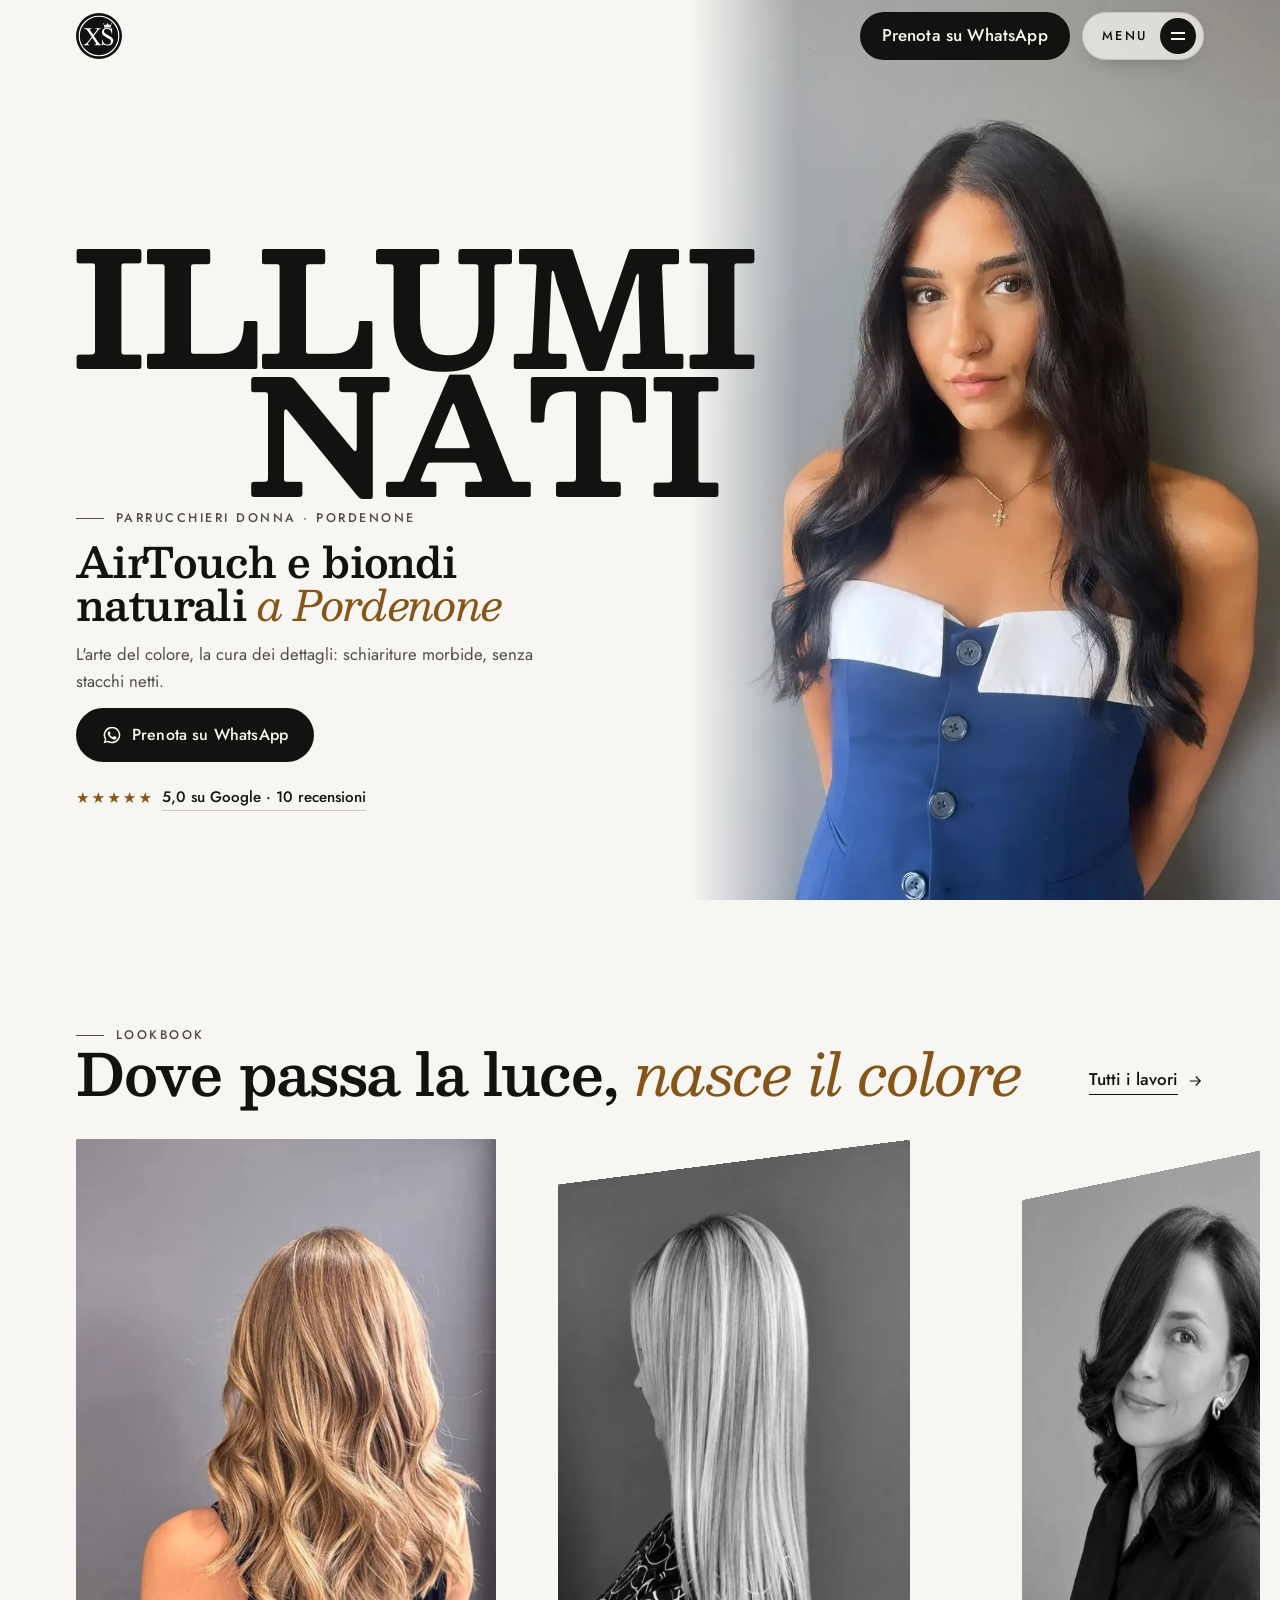
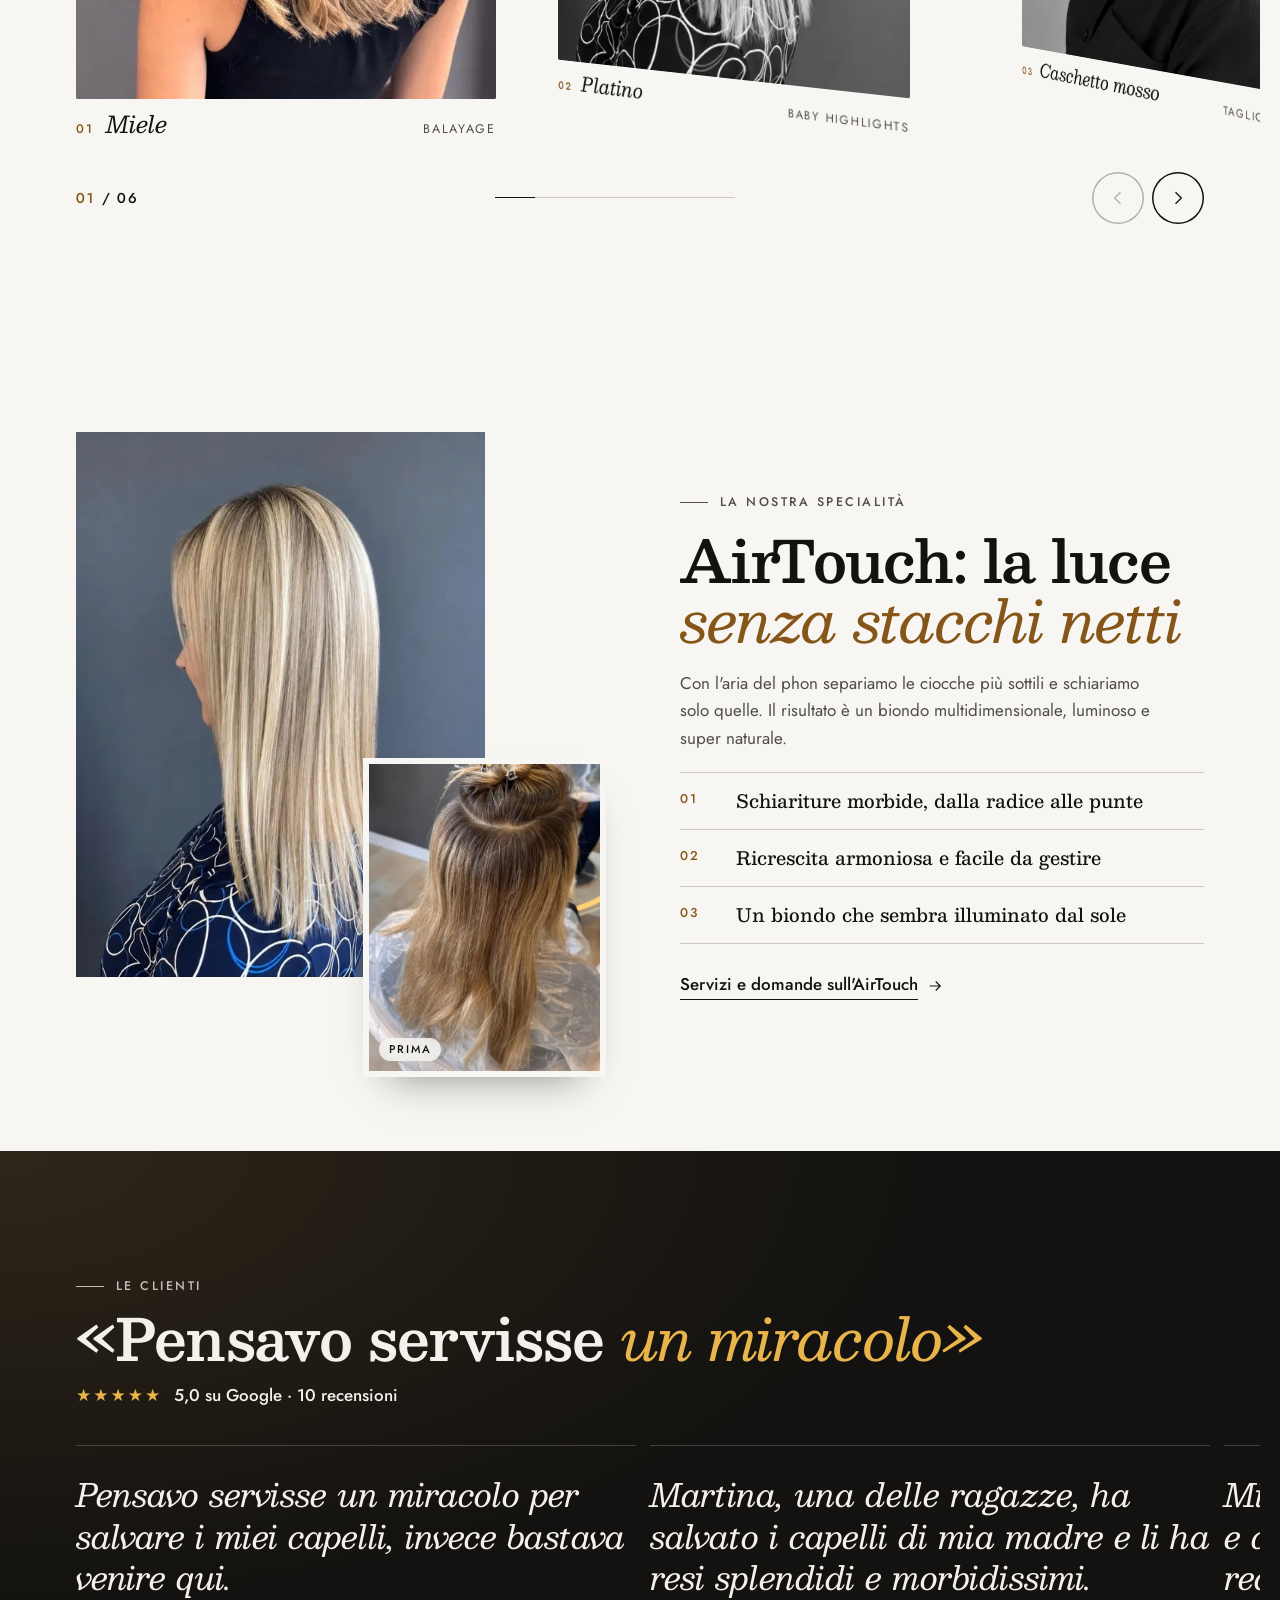
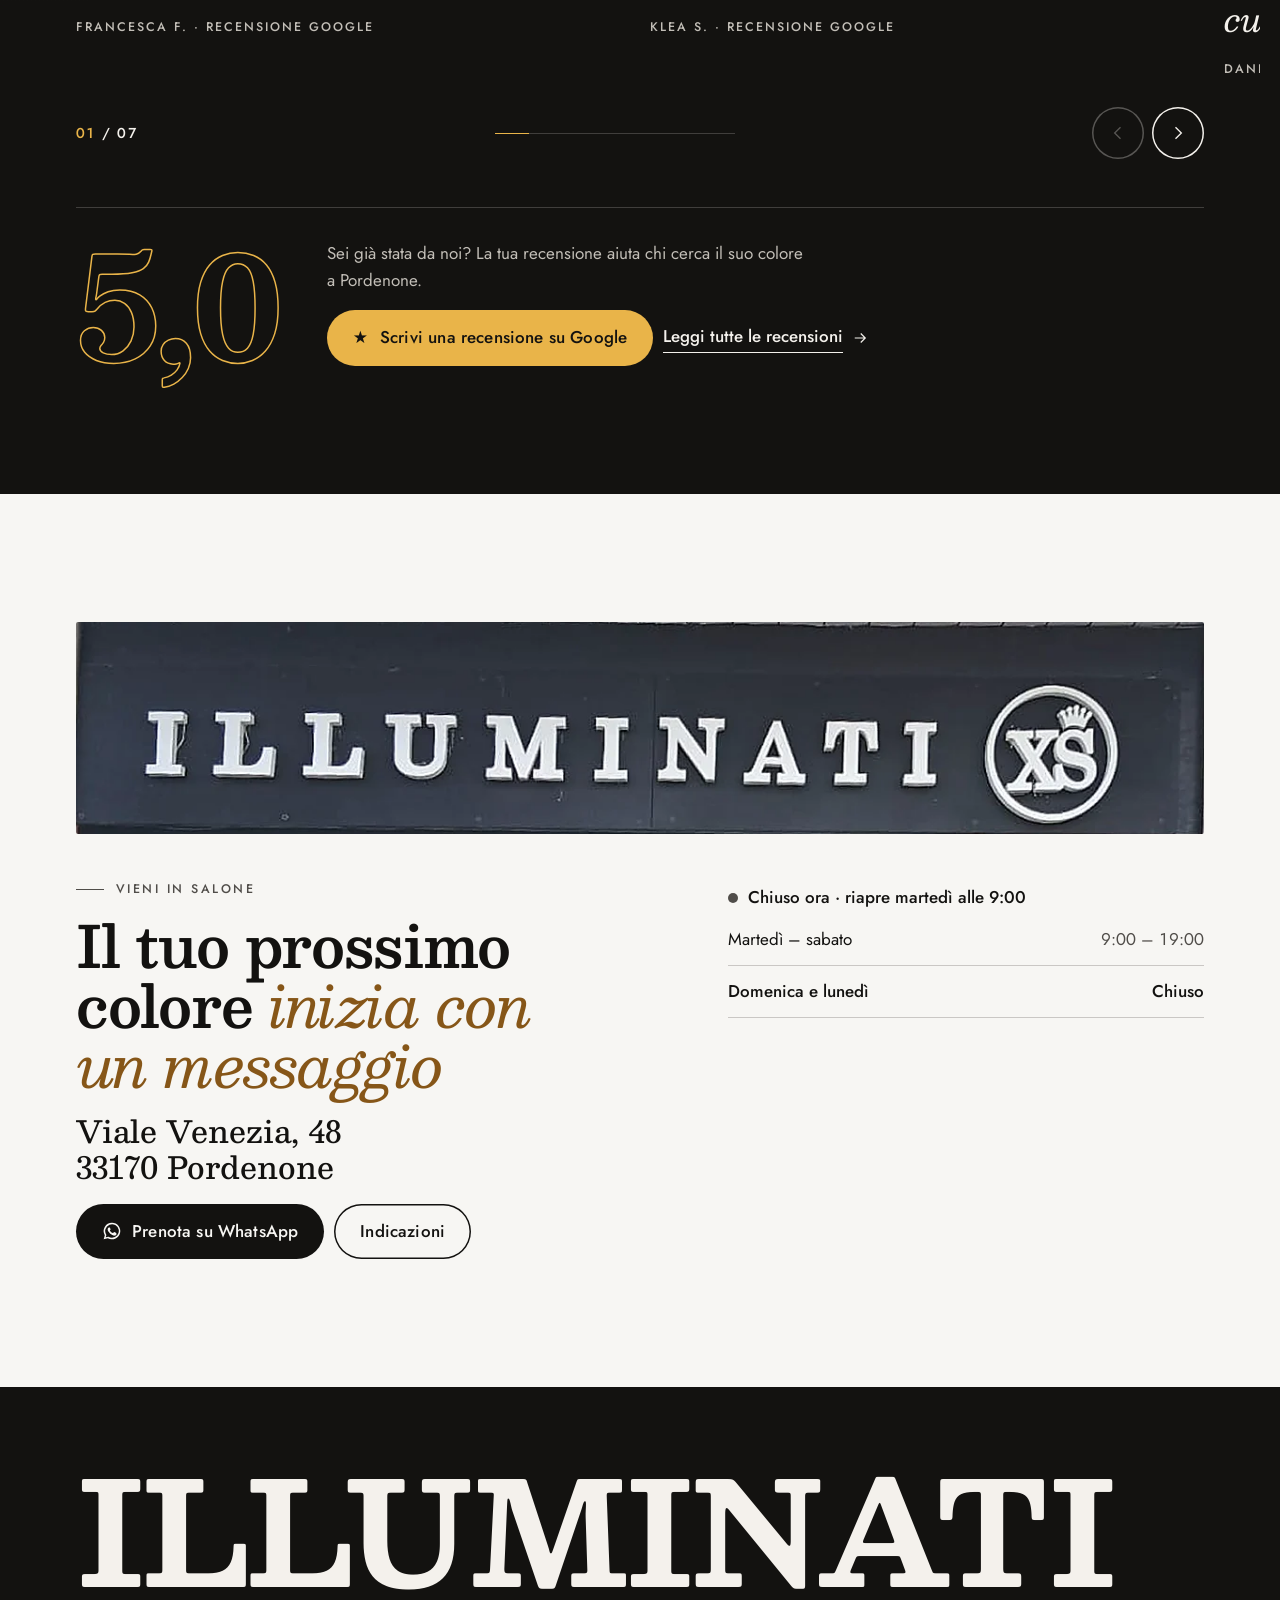
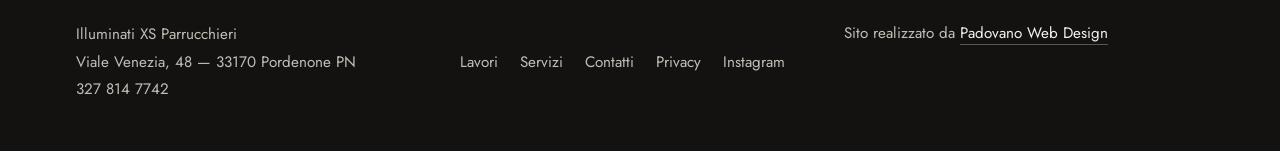
==== commit e1bdc5d5: "Scrivi una recensione su Google, insegna raddrizzata, fascia recensioni nera Co-Authored-By: Claude " ====
--- a/index.html
+++ b/index.html
@@ -68,7 +68,6 @@
         <div class="lit" data-light="manual"><img class="bw" src="img/cover-castano-540.webp" srcset="img/cover-castano-540.webp 540w, img/cover-castano-1080.webp 1080w" sizes="(min-width:900px) 46vw, 100vw" width="540" height="720" fetchpriority="high" alt="Cliente del salone con capelli castani lucidi e onde morbide"><img class="col" src="img/cover-castano-540.webp" srcset="img/cover-castano-540.webp 540w, img/cover-castano-1080.webp 1080w" sizes="(min-width:900px) 46vw, 100vw" width="540" height="720" alt="" aria-hidden="true" ><span class="beam" aria-hidden="true"></span></div>
         <span class="sheen" aria-hidden="true"></span>
       </div>
-      <span class="cover__note" aria-hidden="true">castano luminoso</span>
     </div>
     <div class="cover__body wrap">
       <p class="mast" aria-hidden="true"><span>Illumi</span><span>nati</span></p>
@@ -160,13 +159,22 @@
         </div>
       </div>
       </div>
-      <p style="margin-top:24px"><a class="link" href="https://www.google.com/maps/search/?api=1&amp;query=Illuminati+XS+Parrucchieri+Viale+Venezia+48+Pordenone" target="_blank" rel="noopener"><span>Leggi tutte le recensioni su Google</span><svg viewBox="0 0 24 24" fill="none" stroke="currentColor" stroke-width="1.6" aria-hidden="true"><path d="M5 12h14M13 6l6 6-6 6"/></svg></a></p>
+      <div class="review-cta rise">
+        <p class="big5" aria-hidden="true">5,0</p>
+        <div>
+          <p class="lead">Sei già stata da noi? La tua recensione aiuta chi cerca il suo colore a Pordenone.</p>
+          <div class="actions" style="margin-top:16px">
+            <a class="btn btn--gold" href="https://www.google.com/maps/place//data=!4m3!3m2!1s0x47797b39ec83967b:0x76531a4e19f5794d!12e1" target="_blank" rel="noopener"><span class="stars" aria-hidden="true">★</span>Scrivi una recensione su Google</a>
+            <a class="link" href="https://www.google.com/maps/search/?api=1&amp;query=Illuminati+XS+Parrucchieri+Viale+Venezia+48+Pordenone" target="_blank" rel="noopener"><span>Leggi tutte le recensioni</span><svg viewBox="0 0 24 24" fill="none" stroke="currentColor" stroke-width="1.6" aria-hidden="true"><path d="M5 12h14M13 6l6 6-6 6"/></svg></a>
+          </div>
+        </div>
+      </div>
     </div>
   </section>
 
   <section class="sec--lg visit" aria-labelledby="h-visit">
     <div class="wrap">
-      <img class="sign rise" src="img/insegna-960.webp" width="960" height="240" loading="lazy" decoding="async" alt="L'insegna Illuminati XS sopra la vetrina in viale Venezia 48">
+      <img class="sign rise" src="img/insegna-1200.webp" width="1200" height="226" loading="lazy" decoding="async" alt="L'insegna Illuminati XS sopra la vetrina in viale Venezia 48">
       <div class="grid">
         <div style="display:grid;gap:18px">
           <p class="kicker rise">Vieni in salone</p>
--- a/css/base.css
+++ b/css/base.css
@@ -1,121 +1,123 @@
-/* Illuminati XS v2 — base: token, reset, tipografia
-   Colori dal marchio vero: nero dell'insegna e del logo, bianco delle poltrone,
-   antracite delle pareti, oro = la luce dei biondi (solo come luce e dettaglio). */
-
-@font-face{font-family:"Besley";src:url("../fonts/besley.woff2") format("woff2");font-weight:400 900;font-style:normal;font-display:swap}
-@font-face{font-family:"Besley";src:url("../fonts/besley-italic.woff2") format("woff2");font-weight:400;font-style:italic;font-display:swap}
-@font-face{font-family:"Jost";src:url("../fonts/jost.woff2") format("woff2");font-weight:400 500;font-style:normal;font-display:swap}
-
-:root{
-  --paper:hsl(40 22% 96%);      /* bianco caldo delle poltrone */
-  --paper-2:hsl(36 18% 90%);    /* parquet chiaro, superfici */
-  --ink:hsl(30 8% 7%);          /* nero insegna */
-  --ink-2:hsl(30 5% 30%);       /* testo secondario su carta (8:1) */
-  --line:hsl(30 6% 78%);
-  --wall:hsl(214 9% 20%);       /* antracite delle pareti */
-  --on-dark:hsl(40 25% 94%);
-  --on-dark-2:hsl(40 8% 74%);
-  --gold:hsl(40 78% 60%);       /* la luce: fascio, stelle su scuro */
-  --gold-ink:hsl(34 70% 31%);   /* oro leggibile su carta (6:1) */
-  --focus:hsl(40 95% 50%);
-  --error:hsl(4 70% 42%);
-  --success:hsl(150 45% 28%);
-
-  --font-display:"Besley","Clarendon","Rockwell",Georgia,serif;
-  --font-body:"Jost","Futura","Century Gothic",system-ui,sans-serif;
-
-  --s1:8px;--s2:16px;--s3:24px;--s4:32px;--s6:48px;--s10:80px;--s16:128px;
-  --gutter:clamp(16px,5vw,56px); --max:1240px;
-  --ease-spring:cubic-bezier(0.16,1,0.3,1); --ease:cubic-bezier(0.4,0,0.2,1);
-
-  --h1:clamp(1.5rem,5.2vw,2.6rem);
-  --h2:clamp(1.9rem,7.4vw,3.6rem);
-  --h3:clamp(1.25rem,4vw,1.6rem);
-  --bar-h:0px;
-}
-@media (max-width:899px){ :root{--bar-h:68px} }
-
-*,*::before,*::after{box-sizing:border-box}
-html{overflow-x:clip;-webkit-text-size-adjust:100%;scroll-behavior:smooth;scroll-padding-top:84px}
-body{margin:0;background:var(--paper);color:var(--ink);font:400 1.0625rem/1.6 var(--font-body);-webkit-font-smoothing:antialiased;padding-bottom:var(--bar-h);overflow-x:hidden}
-img,svg,video{display:block;max-width:100%}
-img{height:auto}
-a{color:inherit}
-button,input,select,textarea{font:inherit;color:inherit}
-h1,h2,h3{margin:0;font-family:var(--font-display);font-weight:600;line-height:1.04;letter-spacing:-.015em;text-wrap:balance}
-h1{font-size:var(--h1)}
-h2{font-size:var(--h2)}
-h3{font-size:var(--h3)}
-h2 em,h1 em{font-style:italic;font-weight:400;color:var(--gold-ink)}
-p{margin:0;text-wrap:pretty}
-ul,ol{margin:0;padding:0;list-style:none}
-.wrap{width:100%;max-width:var(--max);margin-inline:auto;padding-inline:var(--gutter)}
-.sr-only{position:absolute!important;width:1px;height:1px;overflow:hidden;clip:rect(0 0 0 0);white-space:nowrap}
-
-.kicker{display:flex;align-items:center;gap:12px;font:500 .78rem/1.2 var(--font-body);letter-spacing:.2em;text-transform:uppercase;color:var(--ink-2)}
-.kicker::before{content:"";width:28px;height:1px;background:currentColor}
-.dark .kicker{color:var(--on-dark-2)}
-.lead{color:var(--ink-2);max-width:52ch;font-size:1.0625rem}
-.dark .lead{color:var(--on-dark-2)}
-
-:focus{outline:none}
-:focus-visible{outline:3px solid var(--focus);outline-offset:3px;border-radius:4px}
-.skip{position:absolute;left:16px;top:-80px;z-index:200;background:var(--ink);color:var(--paper);padding:12px 18px;border-radius:999px;text-decoration:none;transition:top .25s var(--ease)}
-.skip:focus{top:16px}
-
-/* bottoni */
-.btn{display:inline-flex;align-items:center;justify-content:center;gap:10px;min-height:52px;padding:14px 26px;border-radius:999px;border:0;cursor:pointer;text-decoration:none;font-weight:500;letter-spacing:.01em;background:var(--ink);color:var(--paper);transition:transform .25s var(--ease),background-color .25s var(--ease),box-shadow .35s var(--ease);-webkit-tap-highlight-color:transparent;position:relative;overflow:hidden;isolation:isolate}
-.btn svg{width:20px;height:20px;flex:none}
-.btn::after{ /* la luce che passa sul bottone */
-  content:"";position:absolute;inset:-20% auto -20% -40%;width:30%;transform:skewX(-18deg) translateX(-120%);background:linear-gradient(90deg,transparent,hsl(40 90% 75% / .55),transparent);z-index:-1;transition:transform .7s var(--ease-spring)}
-@media (hover:hover){ .btn:hover{box-shadow:0 14px 30px -14px hsl(30 8% 7% / .6)} .btn:hover::after{transform:skewX(-18deg) translateX(520%)} }
-.btn:active{transform:translateY(1px) scale(.99)}
-.btn--light{background:var(--paper);color:var(--ink)}
-.btn--line{background:transparent;color:inherit;box-shadow:inset 0 0 0 1.5px currentColor}
-@media (hover:hover){ .btn--line:hover{background:hsl(30 8% 7% / .06)} .dark .btn--line:hover{background:hsl(40 25% 94% / .08)} }
-
-.link{display:inline-flex;align-items:center;gap:8px;min-height:44px;font-weight:500;text-decoration:none;color:var(--ink)}
-.link span{background:linear-gradient(currentColor,currentColor) no-repeat 0 100%/100% 1px;padding-bottom:2px;transition:background-size .4s var(--ease-spring)}
-.link svg{width:18px;height:18px;transition:transform .35s var(--ease-spring)}
-@media (hover:hover){ .link:hover svg{transform:translateX(4px)} .link:hover span{background-size:30% 1px} }
-.dark .link{color:var(--on-dark)}
-
-.stars{color:var(--gold-ink);letter-spacing:2px}
-.dark .stars{color:var(--gold)}
-
-/* sezioni: salti 48 / 80 / 128 */
-.sec{padding-block:var(--s10)}
-.sec--lg{padding-block:var(--s16)}
-@media (max-width:899px){ .sec--lg{padding-block:var(--s10)} }
-.dark{background:var(--wall);color:var(--on-dark)}
-.dark :focus-visible{outline-color:var(--gold)}
-
-/* ingressi */
-.rise{opacity:0;transform:translateY(22px);transition:opacity .7s var(--ease-spring),transform .7s var(--ease-spring);transition-delay:calc(var(--i,0) * 70ms)}
-.rise.is-in{opacity:1;transform:none}
-.no-js .rise{opacity:1;transform:none}
-
-/* ===== LA FIRMA: la luce che colora =====
-   due immagini sovrapposte: sotto in bianco e nero (come il logo), sopra a colori
-   rivelata da un taglio diagonale; un fascio dorato accompagna il bordo. */
-@property --x{syntax:"<percentage>";inherits:true;initial-value:-30%}
-.lit{position:relative;overflow:hidden;--x:-30%;background:var(--paper-2)}
-.lit img{width:100%;height:100%;object-fit:cover}
-.lit .bw{filter:grayscale(1) contrast(1.06) brightness(.97)}
-.lit .col{position:absolute;inset:0;clip-path:polygon(0 0,calc(var(--x) + 22%) 0,var(--x) 100%,0 100%)}
-.lit .beam{position:absolute;top:-10%;bottom:-10%;left:calc(var(--x) + 11% - 40px);width:80px;pointer-events:none;
-  background:linear-gradient(90deg,transparent,hsl(42 100% 82% / .75) 45%,hsl(42 100% 92% / .9) 50%,hsl(42 100% 82% / .75) 55%,transparent);
-  transform:skewX(-12.4deg);mix-blend-mode:screen;filter:blur(5px);opacity:0;transition:opacity .4s var(--ease)}
-.lit.is-lighting .beam{opacity:1}
-.lit.is-lit{--x:130%}
-.lit.is-lit .beam{display:none}
-.lit.is-lighting{animation:light 1.7s cubic-bezier(.45,.05,.25,1) forwards}
-@keyframes light{from{--x:-30%}to{--x:130%}}
-.no-js .lit .col,.lit.no-anim .col{clip-path:none}
-@media (prefers-reduced-motion:reduce){
-  html{scroll-behavior:auto}
-  *,*::before,*::after{animation:none!important;transition-duration:.01ms!important;transition-delay:0ms!important}
-  .rise{opacity:1;transform:none}
-  .lit .col{clip-path:none}
-  .lit .beam{display:none}
-}
+/* Illuminati XS v2 — base: token, reset, tipografia
+   Colori dal marchio vero: nero dell'insegna e del logo, bianco delle poltrone,
+   antracite delle pareti, oro = la luce dei biondi (solo come luce e dettaglio). */
+
+@font-face{font-family:"Besley";src:url("../fonts/besley.woff2") format("woff2");font-weight:400 900;font-style:normal;font-display:swap}
+@font-face{font-family:"Besley";src:url("../fonts/besley-italic.woff2") format("woff2");font-weight:400;font-style:italic;font-display:swap}
+@font-face{font-family:"Jost";src:url("../fonts/jost.woff2") format("woff2");font-weight:400 500;font-style:normal;font-display:swap}
+
+:root{
+  --paper:hsl(40 22% 96%);      /* bianco caldo delle poltrone */
+  --paper-2:hsl(36 18% 90%);    /* parquet chiaro, superfici */
+  --ink:hsl(30 8% 7%);          /* nero insegna */
+  --ink-2:hsl(30 5% 30%);       /* testo secondario su carta (8:1) */
+  --line:hsl(30 6% 78%);
+  --wall:hsl(214 9% 20%);       /* antracite delle pareti */
+  --on-dark:hsl(40 25% 94%);
+  --on-dark-2:hsl(40 8% 74%);
+  --gold:hsl(40 78% 60%);       /* la luce: fascio, stelle su scuro */
+  --gold-ink:hsl(34 70% 31%);   /* oro leggibile su carta (6:1) */
+  --focus:hsl(40 95% 50%);
+  --error:hsl(4 70% 42%);
+  --success:hsl(150 45% 28%);
+
+  --font-display:"Besley","Clarendon","Rockwell",Georgia,serif;
+  --font-body:"Jost","Futura","Century Gothic",system-ui,sans-serif;
+
+  --s1:8px;--s2:16px;--s3:24px;--s4:32px;--s6:48px;--s10:80px;--s16:128px;
+  --gutter:clamp(16px,5vw,56px); --max:1240px;
+  --ease-spring:cubic-bezier(0.16,1,0.3,1); --ease:cubic-bezier(0.4,0,0.2,1);
+
+  --h1:clamp(1.5rem,5.2vw,2.6rem);
+  --h2:clamp(1.9rem,7.4vw,3.6rem);
+  --h3:clamp(1.25rem,4vw,1.6rem);
+  --bar-h:0px;
+}
+@media (max-width:899px){ :root{--bar-h:68px} }
+
+*,*::before,*::after{box-sizing:border-box}
+html{overflow-x:clip;-webkit-text-size-adjust:100%;scroll-behavior:smooth;scroll-padding-top:84px}
+body{margin:0;background:var(--paper);color:var(--ink);font:400 1.0625rem/1.6 var(--font-body);-webkit-font-smoothing:antialiased;padding-bottom:var(--bar-h);overflow-x:hidden}
+img,svg,video{display:block;max-width:100%}
+img{height:auto}
+a{color:inherit}
+button,input,select,textarea{font:inherit;color:inherit}
+h1,h2,h3{margin:0;font-family:var(--font-display);font-weight:600;line-height:1.04;letter-spacing:-.015em;text-wrap:balance}
+h1{font-size:var(--h1)}
+h2{font-size:var(--h2)}
+h3{font-size:var(--h3)}
+h2 em,h1 em{font-style:italic;font-weight:400;color:var(--gold-ink)}
+p{margin:0;text-wrap:pretty}
+ul,ol{margin:0;padding:0;list-style:none}
+.wrap{width:100%;max-width:var(--max);margin-inline:auto;padding-inline:var(--gutter)}
+.sr-only{position:absolute!important;width:1px;height:1px;overflow:hidden;clip:rect(0 0 0 0);white-space:nowrap}
+
+.kicker{display:flex;align-items:center;gap:12px;font:500 .78rem/1.2 var(--font-body);letter-spacing:.2em;text-transform:uppercase;color:var(--ink-2)}
+.kicker::before{content:"";width:28px;height:1px;background:currentColor}
+.dark .kicker{color:var(--on-dark-2)}
+.lead{color:var(--ink-2);max-width:52ch;font-size:1.0625rem}
+.dark .lead{color:var(--on-dark-2)}
+
+:focus{outline:none}
+:focus-visible{outline:3px solid var(--focus);outline-offset:3px;border-radius:4px}
+.skip{position:absolute;left:16px;top:-80px;z-index:200;background:var(--ink);color:var(--paper);padding:12px 18px;border-radius:999px;text-decoration:none;transition:top .25s var(--ease)}
+.skip:focus{top:16px}
+
+/* bottoni */
+.btn{display:inline-flex;align-items:center;justify-content:center;gap:10px;min-height:52px;padding:14px 26px;border-radius:999px;border:0;cursor:pointer;text-decoration:none;font-weight:500;letter-spacing:.01em;background:var(--ink);color:var(--paper);transition:transform .25s var(--ease),background-color .25s var(--ease),box-shadow .35s var(--ease);-webkit-tap-highlight-color:transparent;position:relative;overflow:hidden;isolation:isolate}
+.btn svg{width:20px;height:20px;flex:none}
+.btn::after{ /* la luce che passa sul bottone */
+  content:"";position:absolute;inset:-20% auto -20% -40%;width:30%;transform:skewX(-18deg) translateX(-120%);background:linear-gradient(90deg,transparent,hsl(40 90% 75% / .55),transparent);z-index:-1;transition:transform .7s var(--ease-spring)}
+@media (hover:hover){ .btn:hover{box-shadow:0 14px 30px -14px hsl(30 8% 7% / .6)} .btn:hover::after{transform:skewX(-18deg) translateX(520%)} }
+.btn:active{transform:translateY(1px) scale(.99)}
+.btn--light{background:var(--paper);color:var(--ink)}
+.btn--gold{background:var(--gold);color:var(--ink)}
+.btn--gold .stars,.dark .btn--gold .stars{color:var(--ink)}
+.btn--line{background:transparent;color:inherit;box-shadow:inset 0 0 0 1.5px currentColor}
+@media (hover:hover){ .btn--line:hover{background:hsl(30 8% 7% / .06)} .dark .btn--line:hover{background:hsl(40 25% 94% / .08)} }
+
+.link{display:inline-flex;align-items:center;gap:8px;min-height:44px;font-weight:500;text-decoration:none;color:var(--ink)}
+.link span{background:linear-gradient(currentColor,currentColor) no-repeat 0 100%/100% 1px;padding-bottom:2px;transition:background-size .4s var(--ease-spring)}
+.link svg{width:18px;height:18px;transition:transform .35s var(--ease-spring)}
+@media (hover:hover){ .link:hover svg{transform:translateX(4px)} .link:hover span{background-size:30% 1px} }
+.dark .link{color:var(--on-dark)}
+
+.stars{color:var(--gold-ink);letter-spacing:2px}
+.dark .stars{color:var(--gold)}
+
+/* sezioni: salti 48 / 80 / 128 */
+.sec{padding-block:var(--s10)}
+.sec--lg{padding-block:var(--s16)}
+@media (max-width:899px){ .sec--lg{padding-block:var(--s10)} }
+.dark{background:radial-gradient(120% 80% at 0% 0%,hsl(36 30% 14%),transparent 60%),var(--ink);color:var(--on-dark)}
+.dark :focus-visible{outline-color:var(--gold)}
+
+/* ingressi */
+.rise{opacity:0;transform:translateY(22px);transition:opacity .7s var(--ease-spring),transform .7s var(--ease-spring);transition-delay:calc(var(--i,0) * 70ms)}
+.rise.is-in{opacity:1;transform:none}
+.no-js .rise{opacity:1;transform:none}
+
+/* ===== LA FIRMA: la luce che colora =====
+   due immagini sovrapposte: sotto in bianco e nero (come il logo), sopra a colori
+   rivelata da un taglio diagonale; un fascio dorato accompagna il bordo. */
+@property --x{syntax:"<percentage>";inherits:true;initial-value:-30%}
+.lit{position:relative;overflow:hidden;--x:-30%;background:var(--paper-2)}
+.lit img{width:100%;height:100%;object-fit:cover}
+.lit .bw{filter:grayscale(1) contrast(1.06) brightness(.97)}
+.lit .col{position:absolute;inset:0;clip-path:polygon(0 0,calc(var(--x) + 22%) 0,var(--x) 100%,0 100%)}
+.lit .beam{position:absolute;top:-10%;bottom:-10%;left:calc(var(--x) + 11% - 40px);width:80px;pointer-events:none;
+  background:linear-gradient(90deg,transparent,hsl(42 100% 82% / .75) 45%,hsl(42 100% 92% / .9) 50%,hsl(42 100% 82% / .75) 55%,transparent);
+  transform:skewX(-12.4deg);mix-blend-mode:screen;filter:blur(5px);opacity:0;transition:opacity .4s var(--ease)}
+.lit.is-lighting .beam{opacity:1}
+.lit.is-lit{--x:130%}
+.lit.is-lit .beam{display:none}
+.lit.is-lighting{animation:light 1.7s cubic-bezier(.45,.05,.25,1) forwards}
+@keyframes light{from{--x:-30%}to{--x:130%}}
+.no-js .lit .col,.lit.no-anim .col{clip-path:none}
+@media (prefers-reduced-motion:reduce){
+  html{scroll-behavior:auto}
+  *,*::before,*::after{animation:none!important;transition-duration:.01ms!important;transition-delay:0ms!important}
+  .rise{opacity:1;transform:none}
+  .lit .col{clip-path:none}
+  .lit .beam{display:none}
+}
--- a/css/blocks.css
+++ b/css/blocks.css
@@ -1,257 +1,262 @@
-/* Illuminati XS v2 — blocchi */
-
-/* ---------- testata ---------- */
-.top{position:fixed;inset:0 0 auto 0;z-index:80;transition:background-color .35s var(--ease),box-shadow .35s var(--ease),transform .45s var(--ease-spring)}
-.top .wrap{display:flex;align-items:center;justify-content:space-between;gap:16px;min-height:72px}
-.top.is-solid{background:hsl(40 22% 96% / .86);-webkit-backdrop-filter:blur(16px) saturate(160%);backdrop-filter:blur(16px) saturate(160%);box-shadow:0 1px 0 var(--line)}
-.top.is-hidden{transform:translateY(-100%)}
-.logo{display:inline-flex;align-items:center;gap:12px;text-decoration:none;min-height:44px}
-.logo img{width:46px;height:46px;transition:transform .5s var(--ease-spring)}
-@media (hover:hover){ .logo:hover img{transform:rotate(-8deg) scale(1.04)} }
-.logo b{font:700 1rem/1 var(--font-display);letter-spacing:.24em;text-transform:uppercase;opacity:0;transform:translateX(-6px);transition:opacity .35s var(--ease),transform .35s var(--ease-spring)}
-.top.is-solid .logo b{opacity:1;transform:none}
-@media (max-width:380px){ .logo b{display:none} }
-.top__right{display:flex;align-items:center;gap:12px}
-.top__book{display:none}
-@media (min-width:900px){ .top__book{display:inline-flex;min-height:46px;padding:10px 22px} }
-.menu-btn{display:inline-flex;align-items:center;gap:12px;min-height:48px;padding:6px 8px 6px 20px;border-radius:999px;border:0;cursor:pointer;font:500 .8rem/1 var(--font-body);letter-spacing:.2em;text-transform:uppercase;
-  background:hsl(40 22% 96% / .72);color:var(--ink);-webkit-backdrop-filter:blur(14px) saturate(160%);backdrop-filter:blur(14px) saturate(160%);box-shadow:inset 0 0 0 1px hsl(30 8% 7% / .12),0 8px 24px -14px hsl(30 8% 7% / .5);transition:transform .25s var(--ease)}
-.menu-btn i{position:relative;width:36px;height:36px;border-radius:50%;background:var(--ink)}
-.menu-btn i::before,.menu-btn i::after{content:"";position:absolute;left:11px;right:11px;height:1.5px;background:var(--paper);transition:transform .45s var(--ease-spring),top .45s var(--ease-spring)}
-.menu-btn i::before{top:14px}.menu-btn i::after{top:20px}
-.menu-btn[aria-expanded="true"] i::before{top:17px;transform:rotate(45deg)}
-.menu-btn[aria-expanded="true"] i::after{top:17px;transform:rotate(-45deg)}
-.menu-btn:active{transform:scale(.97)}
-
-/* ---------- menu a tutto schermo ---------- */
-.menu{position:fixed;inset:0;z-index:70;background:var(--ink);color:var(--on-dark);display:grid;grid-template-rows:1fr auto;padding:96px var(--gutter) calc(24px + env(safe-area-inset-bottom));
-  clip-path:circle(0 at calc(100% - 44px) 36px);visibility:hidden;transition:clip-path .7s var(--ease-spring),visibility 0s .7s}
-.menu.is-open{clip-path:circle(150% at calc(100% - 44px) 36px);visibility:visible;transition:clip-path .8s var(--ease-spring),visibility 0s}
-.menu nav ol{display:grid;gap:4px;align-content:center;height:100%;counter-reset:m}
-.menu nav a{display:grid;grid-template-columns:auto 1fr;align-items:baseline;gap:6px 18px;padding-block:10px;text-decoration:none;opacity:0;transform:translateY(24px);transition:opacity .5s var(--ease),transform .7s var(--ease-spring)}
-.menu.is-open nav a{opacity:1;transform:none;transition-delay:calc(.15s + var(--i) * 70ms)}
-.menu nav a::before{counter-increment:m;content:"0" counter(m);font:500 .8rem/1 var(--font-body);letter-spacing:.14em;color:var(--gold);align-self:center}
-.menu nav strong{font:600 clamp(2.6rem,12vw,5.5rem)/1 var(--font-display);letter-spacing:-.02em;transition:color .3s var(--ease),transform .5s var(--ease-spring)}
-.menu nav small{grid-column:2;font:italic 400 1rem/1.2 var(--font-display);color:var(--on-dark-2)}
-.menu nav a[aria-current="page"] strong{color:var(--gold)}
-@media (hover:hover){ .menu nav a:hover strong{color:var(--gold);transform:translateX(8px)} }
-.menu__foot{display:grid;gap:16px;border-top:1px solid hsl(40 25% 94% / .15);padding-top:20px;opacity:0;transition:opacity .5s var(--ease) .1s}
-.menu.is-open .menu__foot{opacity:1;transition-delay:.45s}
-.menu__foot p{color:var(--on-dark-2);font-size:.95rem}
-.menu__foot .row{display:flex;flex-wrap:wrap;gap:10px}
-body.menu-open{overflow:hidden}
-
-/* ---------- copertina (home) ---------- */
-.cover{position:relative;padding-top:0}
-.cover__photo{position:relative;height:56svh;min-height:380px;max-height:820px}
-.cover__photo .lit{position:absolute;inset:0}
-.cover__photo img{object-position:50% 18%}
-.cover__photo::after{content:"";position:absolute;inset:0;pointer-events:none;background:linear-gradient(to bottom,hsl(30 8% 7% / .18),transparent 22%,transparent 58%,var(--paper) 99%)}
-.cover__note{position:absolute;z-index:2;right:14px;top:96px;writing-mode:vertical-rl;transform:rotate(180deg);font:italic 400 .95rem/1 var(--font-display);color:var(--paper);text-shadow:0 1px 12px hsl(30 8% 7% / .55)}
-.cover__body{position:relative;z-index:2;margin-top:-0.95em;font-size:clamp(3.6rem,18.6vw,13rem)}
-.mast{font:700 1em/.8 var(--font-display);letter-spacing:-.035em;text-transform:uppercase;margin-left:-.04em}
-.mast > span{display:block;white-space:nowrap}
-.mast > span:last-child{padding-left:1.1em}
-.cover__text{font-size:1rem;display:grid;gap:14px;padding-top:16px}
-@media (max-width:899px) and (max-height:860px){ .cover__text .lead{display:none} }
-.cover__text h1{max-width:20ch}
-.cover__text .lead{font-size:1.05rem}
-.cover__proof{display:flex;flex-wrap:wrap;align-items:center;gap:14px 22px}
-.trust{display:inline-flex;align-items:center;gap:8px;min-height:44px;text-decoration:none;font-size:.95rem;font-weight:500}
-.trust u{text-decoration:none;border-bottom:1px solid var(--line)}
-@media (min-width:900px){
-  .cover{display:grid;grid-template-columns:1fr 46%;min-height:100svh;align-items:end}
-  .cover__photo{grid-column:2;grid-row:1;height:100svh;max-height:none}
-  .cover__photo::after{background:linear-gradient(to right,var(--paper) 0%,transparent 18%)}
-  .cover__body{grid-column:1 / -1;grid-row:1;align-self:end;margin:0;padding-bottom:var(--s10);font-size:clamp(6rem,12.5vw,13rem)}
-  .cover__text{max-width:520px}
-  .cover__note{right:auto;left:calc(54% + 18px)}
-}
-
-/* ---------- lookbook (carosello grande) ---------- */
-.look .head{display:grid;gap:14px;margin-bottom:var(--s4)}
-@media (min-width:900px){ .look .head{grid-template-columns:1fr auto;align-items:end} }
-.track{display:grid;grid-auto-flow:column;grid-auto-columns:min(78vw,420px);gap:14px;overflow-x:auto;overscroll-behavior-x:contain;scroll-snap-type:x mandatory;scroll-padding-inline:var(--gutter);padding:4px var(--gutter) 8px;margin-inline:calc(var(--gutter) * -1);scrollbar-width:none}
-.track::-webkit-scrollbar{display:none}
-.track > li{scroll-snap-align:start}
-.card{display:grid;gap:12px;text-decoration:none}
-.card .lit{aspect-ratio:3/4;border-radius:2px}
-.card .lit img{transition:transform 1.2s var(--ease-spring)}
-@media (hover:hover){ a.card:hover .lit img{transform:scale(1.035)} }
-.card figcaption,.card .cap{display:flex;align-items:baseline;gap:12px}
-.card .n{font:500 .78rem/1 var(--font-body);letter-spacing:.14em;color:var(--gold-ink)}
-.card strong{font:italic 400 1.45rem/1.1 var(--font-display)}
-.card small{margin-left:auto;font-size:.78rem;letter-spacing:.14em;text-transform:uppercase;color:var(--ink-2)}
-.ctrl{display:flex;align-items:center;justify-content:space-between;gap:16px;margin-top:var(--s3)}
-.count{font:500 .9rem/1 var(--font-body);letter-spacing:.1em;font-variant-numeric:tabular-nums}
-.count b{font-weight:500;color:var(--gold-ink)}
-.progress{flex:1;height:1px;background:var(--line);position:relative;max-width:240px}
-.progress i{position:absolute;inset:0 auto 0 0;width:var(--p,16%);background:var(--ink);transition:width .5s var(--ease-spring)}
-.arrows{display:flex;gap:8px}
-.arrow{width:52px;height:52px;border-radius:50%;border:0;display:grid;place-items:center;cursor:pointer;background:transparent;color:inherit;box-shadow:inset 0 0 0 1.5px currentColor;transition:background-color .25s var(--ease),color .25s var(--ease),transform .2s var(--ease)}
-.arrow svg{width:20px;height:20px}
-@media (hover:hover){ .arrow:hover:not(:disabled){background:var(--ink);color:var(--paper)} .dark .arrow:hover:not(:disabled){background:var(--on-dark);color:var(--ink)} }
-.arrow:active{transform:scale(.95)}
-.arrow:disabled{opacity:.3;cursor:default}
-.dark .progress{background:hsl(40 25% 94% / .2)} .dark .progress i{background:var(--gold)} .dark .count b{color:var(--gold)}
-
-/* ---------- AirTouch: prima/dopo editoriale ---------- */
-.air .wrap{display:grid;gap:var(--s6)}
-.air__pair{position:relative;padding-right:22%;padding-bottom:18%}
-.air__pair .after{aspect-ratio:3/4}
-.air__pair .before{position:absolute;right:0;bottom:0;width:44%;aspect-ratio:3/4;box-shadow:0 0 0 6px var(--paper),0 24px 40px -20px hsl(30 8% 7% / .5)}
-.air__pair .tag{position:absolute;z-index:3;left:10px;bottom:10px;padding:6px 10px;border-radius:999px;background:hsl(40 22% 96% / .85);-webkit-backdrop-filter:blur(8px);backdrop-filter:blur(8px);font:500 .7rem/1 var(--font-body);letter-spacing:.16em;text-transform:uppercase}
-.air__copy{display:grid;gap:20px;align-content:center}
-.points{display:grid;border-top:1px solid var(--line)}
-.points li{display:grid;grid-template-columns:44px 1fr;gap:12px;padding-block:16px;border-bottom:1px solid var(--line);font:500 1.15rem/1.3 var(--font-display)}
-.points li span{font:500 .8rem/1.6 var(--font-body);letter-spacing:.14em;color:var(--gold-ink)}
-@media (min-width:900px){ .air .wrap{grid-template-columns:1fr 1fr;gap:var(--s10);align-items:center} }
-
-/* ---------- recensioni (antracite) ---------- */
-.voices .head{display:grid;gap:14px;margin-bottom:var(--s4)}
-.voices .track{grid-auto-columns:min(86vw,560px)}
-.quote{margin:0;display:grid;gap:22px;align-content:start;padding:28px 0 0;border-top:1px solid hsl(40 25% 94% / .2);min-height:100%}
-.quote blockquote{margin:0;font:italic 400 clamp(1.4rem,5.4vw,2rem)/1.3 var(--font-display)}
-.quote figcaption{font:500 .78rem/1 var(--font-body);letter-spacing:.16em;text-transform:uppercase;color:var(--on-dark-2)}
-.voices .score{display:flex;align-items:center;gap:12px;font-weight:500}
-
-/* ---------- vieni in salone ---------- */
-.visit .sign{width:100%;aspect-ratio:4/1;object-fit:cover;margin-bottom:var(--s6)}
-.visit .grid{display:grid;gap:var(--s4)}
-@media (min-width:900px){ .visit .grid{grid-template-columns:1.2fr 1fr;gap:var(--s10);align-items:start} }
-.status{display:inline-flex;align-items:center;gap:10px;font-weight:500;min-height:32px}
-.status::before{content:"";width:10px;height:10px;border-radius:50%;background:var(--ink-2)}
-.status.is-open{color:var(--success)}
-.status.is-open::before{background:var(--success);animation:pulse 2.2s var(--ease) infinite}
-@keyframes pulse{0%{box-shadow:0 0 0 0 hsl(150 45% 28% / .45)}100%{box-shadow:0 0 0 10px hsl(150 45% 28% / 0)}}
-.hours{width:100%;border-collapse:collapse;font-variant-numeric:tabular-nums}
-.hours th,.hours td{padding:12px 0;border-bottom:1px solid var(--line);text-align:left;font-weight:400}
-.hours td{text-align:right;color:var(--ink-2)}
-.hours tr.is-today th,.hours tr.is-today td{font-weight:500;color:var(--ink)}
-.actions{display:flex;flex-wrap:wrap;gap:10px}
-.addr{font:500 clamp(1.4rem,5vw,1.9rem)/1.2 var(--font-display)}
-
-/* ---------- testata delle pagine interne ---------- */
-.phead{padding:120px 0 var(--s6)}
-.phead .wrap{display:grid;gap:16px}
-.phead h1{font-size:clamp(2.4rem,10vw,5rem);line-height:.98}
-
-/* ---------- galleria lavori ---------- */
-.chips{display:flex;gap:8px;overflow-x:auto;scrollbar-width:none;padding:2px var(--gutter);margin:0 calc(var(--gutter) * -1) var(--s4)}
-.chips::-webkit-scrollbar{display:none}
-.chip{flex:none;min-height:44px;padding:10px 18px;border-radius:999px;border:0;cursor:pointer;background:transparent;box-shadow:inset 0 0 0 1px var(--line);font-weight:500;font-size:.95rem;transition:background-color .25s var(--ease),color .25s var(--ease),box-shadow .25s var(--ease)}
-@media (hover:hover){ .chip:hover{box-shadow:inset 0 0 0 1px var(--ink)} }
-.chip[aria-pressed="true"]{background:var(--ink);color:var(--paper);box-shadow:none}
-.gallery{display:grid;grid-template-columns:1fr 1fr;gap:14px 12px}
-.gallery li{transition:opacity .4s var(--ease),transform .5s var(--ease-spring)}
-.gallery li.is-out{display:none}
-.gallery li:nth-child(4n+1){grid-column:1 / -1}
-.gallery li:nth-child(4n+1) .lit{aspect-ratio:4/5}
-.gallery .lit{aspect-ratio:3/4}
-@media (min-width:900px){
-  .gallery{grid-template-columns:repeat(3,1fr);gap:28px 20px}
-  .gallery li:nth-child(4n+1){grid-column:auto}
-  .gallery li:nth-child(3n+2){transform:translateY(48px)}
-}
-.compare-wrap{display:grid;gap:var(--s4);align-items:center}
-@media (min-width:900px){ .compare-wrap{grid-template-columns:1fr 1fr;gap:var(--s10)} }
-.compare{position:relative;width:min(100%,460px);aspect-ratio:3/4;overflow:hidden;touch-action:pan-y;user-select:none;-webkit-user-select:none;cursor:ew-resize;margin-inline:auto}
-.compare img{position:absolute;inset:0;width:100%;height:100%;object-fit:cover;pointer-events:none}
-.compare .after{clip-path:inset(0 0 0 var(--pos,50%))}
-.compare .t{position:absolute;bottom:12px;z-index:2;padding:6px 10px;border-radius:999px;background:hsl(40 22% 96% / .85);font:500 .7rem/1 var(--font-body);letter-spacing:.16em;text-transform:uppercase;pointer-events:none}
-.compare .t.b{left:12px}.compare .t.a{right:12px}
-.compare .handle{position:absolute;top:0;bottom:0;left:var(--pos,50%);width:48px;margin-left:-24px;border:0;background:transparent;display:grid;place-items:center;cursor:ew-resize;touch-action:none}
-.compare .handle::before{content:"";position:absolute;top:0;bottom:0;left:50%;width:2px;margin-left:-1px;background:hsl(42 100% 88%);box-shadow:0 0 22px 6px hsl(42 100% 70% / .6)}
-.compare .handle span{position:relative;width:44px;height:44px;border-radius:50%;background:var(--paper);display:grid;place-items:center;box-shadow:0 6px 18px hsl(30 8% 7% / .35)}
-.compare .handle svg{width:22px;height:22px}
-.compare .handle:focus-visible{outline:none}.compare .handle:focus-visible span{outline:3px solid var(--focus);outline-offset:3px}
-
-/* ---------- servizi ---------- */
-.svc{display:grid;border-top:1px solid var(--line)}
-.svc details{border-bottom:1px solid var(--line)}
-.svc summary{list-style:none;cursor:pointer;display:grid;grid-template-columns:40px 1fr 40px;align-items:center;gap:12px;min-height:76px;padding-block:14px}
-.svc summary::-webkit-details-marker{display:none}
-.svc summary .n{font:500 .8rem/1 var(--font-body);letter-spacing:.14em;color:var(--gold-ink)}
-.svc summary strong{font:600 clamp(1.4rem,5.6vw,2.2rem)/1.1 var(--font-display);transition:transform .45s var(--ease-spring)}
-.svc summary .pm{width:40px;height:40px;border-radius:50%;box-shadow:inset 0 0 0 1.5px var(--ink);position:relative;transition:background-color .25s var(--ease)}
-.svc summary .pm::before,.svc summary .pm::after{content:"";position:absolute;left:13px;right:13px;top:19px;height:1.5px;background:var(--ink);transition:transform .45s var(--ease-spring),background-color .25s var(--ease)}
-.svc summary .pm::after{transform:rotate(90deg)}
-.svc details[open] .pm{background:var(--ink)}
-.svc details[open] .pm::before,.svc details[open] .pm::after{background:var(--paper);transform:rotate(180deg)}
-@media (hover:hover){ .svc summary:hover strong{transform:translateX(6px)} }
-.svc .body{display:grid;grid-template-columns:1fr;gap:16px;padding:0 0 24px 52px}
-.svc .body p{color:var(--ink-2);max-width:56ch}
-.svc .body .lit{width:min(220px,60%);aspect-ratio:3/4}
-@media (min-width:900px){ .svc .body{grid-template-columns:1fr 220px;align-items:start} .svc .body .lit{width:100%} }
-.faq{display:grid;border-top:1px solid hsl(40 25% 94% / .2)}
-.faq details{border-bottom:1px solid hsl(40 25% 94% / .2)}
-.faq summary{list-style:none;cursor:pointer;display:flex;justify-content:space-between;gap:16px;align-items:center;min-height:68px;padding-block:14px;font:500 1.2rem/1.3 var(--font-display)}
-.faq summary::-webkit-details-marker{display:none}
-.faq summary::after{content:"+";font:400 1.6rem/1 var(--font-body);color:var(--gold);transition:transform .45s var(--ease-spring)}
-.faq details[open] summary::after{transform:rotate(45deg)}
-.faq p{padding:0 0 22px;color:var(--on-dark-2);max-width:60ch}
-
-/* ---------- contatti ---------- */
-.contact .grid{display:grid;gap:var(--s6)}
-@media (min-width:900px){ .contact .grid{grid-template-columns:1fr 1fr;gap:var(--s10)} }
-.info{display:grid;gap:22px;align-content:start}
-.info dl{display:grid;gap:22px;margin:0}
-.info dt{font:500 .75rem/1 var(--font-body);letter-spacing:.2em;text-transform:uppercase;color:var(--ink-2);margin-bottom:8px}
-.info dd{margin:0;font:500 1.35rem/1.35 var(--font-display)}
-.info dd a{text-decoration:none;border-bottom:1px solid var(--line)}
-.form{display:grid;gap:20px;padding:28px 22px;background:#fff;border-radius:2px;box-shadow:0 30px 60px -40px hsl(30 8% 7% / .45)}
-.form h2{font-size:1.8rem}
-.field{display:grid;gap:8px}
-.field label{font-weight:500}
-.field input,.field select,.field textarea{width:100%;min-height:52px;padding:12px 14px;border:0;border-bottom:1.5px solid var(--ink-2);border-radius:0;background:transparent;transition:border-color .25s var(--ease),background-color .25s var(--ease)}
-.field textarea{min-height:96px;resize:vertical}
-.field select{appearance:none;-webkit-appearance:none;background-image:linear-gradient(45deg,transparent 50%,var(--ink) 50%),linear-gradient(135deg,var(--ink) 50%,transparent 50%);background-position:calc(100% - 18px) 55%,calc(100% - 12px) 55%;background-size:6px 6px;background-repeat:no-repeat}
-.field input:focus-visible,.field select:focus-visible,.field textarea:focus-visible{outline:none;border-bottom-color:var(--focus);background:hsl(40 95% 50% / .06)}
-.field .err{color:var(--error);font-size:.9rem}
-.field [aria-invalid="true"]{border-bottom-color:var(--error)}
-.form .note{font-size:.88rem;color:var(--ink-2)}
-.form .note a{color:inherit}
-.form .btn{width:100%}
-
-/* ---------- piede ---------- */
-.foot{background:var(--ink);color:var(--on-dark-2);padding-block:var(--s10) var(--s6);font-size:.95rem}
-.foot .wrap{display:grid;gap:var(--s4)}
-.foot .big{font:700 clamp(3rem,15vw,9rem)/.85 var(--font-display);letter-spacing:-.03em;text-transform:uppercase;color:var(--on-dark)}
-.foot address{font-style:normal;line-height:1.8}
-.foot a{text-decoration:none}
-@media (hover:hover){ .foot a:hover{color:var(--on-dark)} }
-.foot .links{display:flex;flex-wrap:wrap;gap:4px 22px}
-.foot .links a{display:inline-flex;min-height:44px;align-items:center}
-.foot .credit a{color:var(--on-dark);border-bottom:1px solid hsl(40 25% 94% / .3)}
-@media (min-width:900px){ .foot .cols{display:grid;grid-template-columns:repeat(3,1fr);gap:var(--s4)} }
-.foot .cols{display:grid;gap:var(--s3)}
-
-/* ---------- barra fissa mobile ---------- */
-.bar{position:fixed;left:10px;right:10px;bottom:calc(8px + env(safe-area-inset-bottom));z-index:60;display:grid;grid-template-columns:1fr 1.5fr;gap:6px;padding:6px;border-radius:999px;background:hsl(30 8% 7% / .88);-webkit-backdrop-filter:blur(14px);backdrop-filter:blur(14px);box-shadow:0 18px 40px -16px hsl(30 8% 7% / .6)}
-.bar .btn{min-height:48px;padding:10px 14px}
-.bar .btn--line{color:var(--on-dark);box-shadow:none}
-@media (min-width:900px){ .bar{display:none} }
-body.menu-open .bar{display:none}
-
-/* ---------- prosa (privacy, 404) ---------- */
-.prose{display:grid;gap:14px;max-width:68ch;color:var(--ink-2)}
-.prose h2{font-size:1.4rem;color:var(--ink);margin-top:18px}
-
-/* ---------- 3D: insegna che si monta, copertina che si inclina, coverflow ---------- */
-.cover__photo{overflow:clip}
-.cover__photo .tilt{position:absolute;inset:0;transform:perspective(1100px) rotateX(var(--rx,0deg)) rotateY(var(--ry,0deg)) translateZ(var(--tz,0px)) scale(var(--sc,1));transform-origin:50% 100%}
-.cover__photo .lit{position:absolute;inset:0}
-.cover__photo .sheen{position:absolute;inset:0;z-index:2;pointer-events:none;mix-blend-mode:soft-light;opacity:var(--so,0);background:radial-gradient(circle at var(--mx,50%) var(--my,30%),hsl(42 100% 80% / .9),transparent 45%);transition:opacity .4s var(--ease)}
-
-.mast .ch{display:inline-block;transform-origin:50% 100%}
-.js .mast .ch{opacity:0;transform:perspective(600px) rotateX(-92deg) translateY(.08em)}
-.mast.is-up .ch{opacity:1;transform:none;transition:transform 1.1s cubic-bezier(.2,1.3,.35,1),opacity .4s var(--ease);transition-delay:calc(var(--k) * 55ms)}
-.mast .ch.gold{color:var(--gold-ink)}
-
-
-.coverflow .card{transform:perspective(1000px) rotateY(var(--cy,0deg)) scale(var(--cs,1));transform-origin:50% 50%;transition:transform .12s linear}
-@media (prefers-reduced-motion:reduce){
-  .js .mast .ch{opacity:1;transform:none}
-  .cover__photo .tilt,.coverflow .card{transform:none!important}
-}
-@media (min-width:900px){ .cover__body{max-width:none;padding-inline:max(var(--gutter),calc((100vw - var(--max)) / 2 + var(--gutter)))} }
+/* Illuminati XS v2 — blocchi */
+
+/* ---------- testata ---------- */
+.top{position:fixed;inset:0 0 auto 0;z-index:80;transition:background-color .35s var(--ease),box-shadow .35s var(--ease),transform .45s var(--ease-spring)}
+.top .wrap{display:flex;align-items:center;justify-content:space-between;gap:16px;min-height:72px}
+.top.is-solid{background:hsl(40 22% 96% / .86);-webkit-backdrop-filter:blur(16px) saturate(160%);backdrop-filter:blur(16px) saturate(160%);box-shadow:0 1px 0 var(--line)}
+.top.is-hidden{transform:translateY(-100%)}
+.logo{display:inline-flex;align-items:center;gap:12px;text-decoration:none;min-height:44px}
+.logo img{width:46px;height:46px;transition:transform .5s var(--ease-spring)}
+@media (hover:hover){ .logo:hover img{transform:rotate(-8deg) scale(1.04)} }
+.logo b{font:700 1rem/1 var(--font-display);letter-spacing:.24em;text-transform:uppercase;opacity:0;transform:translateX(-6px);transition:opacity .35s var(--ease),transform .35s var(--ease-spring)}
+.top.is-solid .logo b{opacity:1;transform:none}
+@media (max-width:380px){ .logo b{display:none} }
+.top__right{display:flex;align-items:center;gap:12px}
+.top__book{display:none}
+@media (min-width:900px){ .top__book{display:inline-flex;min-height:46px;padding:10px 22px} }
+.menu-btn{display:inline-flex;align-items:center;gap:12px;min-height:48px;padding:6px 8px 6px 20px;border-radius:999px;border:0;cursor:pointer;font:500 .8rem/1 var(--font-body);letter-spacing:.2em;text-transform:uppercase;
+  background:hsl(40 22% 96% / .72);color:var(--ink);-webkit-backdrop-filter:blur(14px) saturate(160%);backdrop-filter:blur(14px) saturate(160%);box-shadow:inset 0 0 0 1px hsl(30 8% 7% / .12),0 8px 24px -14px hsl(30 8% 7% / .5);transition:transform .25s var(--ease)}
+.menu-btn i{position:relative;width:36px;height:36px;border-radius:50%;background:var(--ink)}
+.menu-btn i::before,.menu-btn i::after{content:"";position:absolute;left:11px;right:11px;height:1.5px;background:var(--paper);transition:transform .45s var(--ease-spring),top .45s var(--ease-spring)}
+.menu-btn i::before{top:14px}.menu-btn i::after{top:20px}
+.menu-btn[aria-expanded="true"] i::before{top:17px;transform:rotate(45deg)}
+.menu-btn[aria-expanded="true"] i::after{top:17px;transform:rotate(-45deg)}
+.menu-btn:active{transform:scale(.97)}
+
+/* ---------- menu a tutto schermo ---------- */
+.menu{position:fixed;inset:0;z-index:70;background:var(--ink);color:var(--on-dark);display:grid;grid-template-rows:1fr auto;padding:96px var(--gutter) calc(24px + env(safe-area-inset-bottom));
+  clip-path:circle(0 at calc(100% - 44px) 36px);visibility:hidden;transition:clip-path .7s var(--ease-spring),visibility 0s .7s}
+.menu.is-open{clip-path:circle(150% at calc(100% - 44px) 36px);visibility:visible;transition:clip-path .8s var(--ease-spring),visibility 0s}
+.menu nav ol{display:grid;gap:4px;align-content:center;height:100%;counter-reset:m}
+.menu nav a{display:grid;grid-template-columns:auto 1fr;align-items:baseline;gap:6px 18px;padding-block:10px;text-decoration:none;opacity:0;transform:translateY(24px);transition:opacity .5s var(--ease),transform .7s var(--ease-spring)}
+.menu.is-open nav a{opacity:1;transform:none;transition-delay:calc(.15s + var(--i) * 70ms)}
+.menu nav a::before{counter-increment:m;content:"0" counter(m);font:500 .8rem/1 var(--font-body);letter-spacing:.14em;color:var(--gold);align-self:center}
+.menu nav strong{font:600 clamp(2.6rem,12vw,5.5rem)/1 var(--font-display);letter-spacing:-.02em;transition:color .3s var(--ease),transform .5s var(--ease-spring)}
+.menu nav small{grid-column:2;font:italic 400 1rem/1.2 var(--font-display);color:var(--on-dark-2)}
+.menu nav a[aria-current="page"] strong{color:var(--gold)}
+@media (hover:hover){ .menu nav a:hover strong{color:var(--gold);transform:translateX(8px)} }
+.menu__foot{display:grid;gap:16px;border-top:1px solid hsl(40 25% 94% / .15);padding-top:20px;opacity:0;transition:opacity .5s var(--ease) .1s}
+.menu.is-open .menu__foot{opacity:1;transition-delay:.45s}
+.menu__foot p{color:var(--on-dark-2);font-size:.95rem}
+.menu__foot .row{display:flex;flex-wrap:wrap;gap:10px}
+body.menu-open{overflow:hidden}
+
+/* ---------- copertina (home) ---------- */
+.cover{position:relative;padding-top:0}
+.cover__photo{position:relative;height:56svh;min-height:380px;max-height:820px}
+.cover__photo .lit{position:absolute;inset:0}
+.cover__photo img{object-position:50% 18%}
+.cover__photo::after{content:"";position:absolute;inset:0;pointer-events:none;background:linear-gradient(to bottom,hsl(30 8% 7% / .18),transparent 22%,transparent 58%,var(--paper) 99%)}
+.cover__note{position:absolute;z-index:2;right:14px;top:96px;writing-mode:vertical-rl;transform:rotate(180deg);font:italic 400 .95rem/1 var(--font-display);color:var(--paper);text-shadow:0 1px 12px hsl(30 8% 7% / .55)}
+.cover__body{position:relative;z-index:2;margin-top:-0.95em;font-size:clamp(3.6rem,18.6vw,13rem)}
+.mast{font:700 1em/.8 var(--font-display);letter-spacing:-.035em;text-transform:uppercase;margin-left:-.04em}
+.mast > span{display:block;white-space:nowrap}
+.mast > span:last-child{padding-left:1.1em}
+.cover__text{font-size:1rem;display:grid;gap:14px;padding-top:16px}
+@media (max-width:899px) and (max-height:860px){ .cover__text .lead{display:none} }
+.cover__text h1{max-width:20ch}
+.cover__text .lead{font-size:1.05rem}
+.cover__proof{display:flex;flex-wrap:wrap;align-items:center;gap:14px 22px}
+.trust{display:inline-flex;align-items:center;gap:8px;min-height:44px;text-decoration:none;font-size:.95rem;font-weight:500}
+.trust u{text-decoration:none;border-bottom:1px solid var(--line)}
+@media (min-width:900px){
+  .cover{display:grid;grid-template-columns:1fr 46%;min-height:100svh;align-items:end}
+  .cover__photo{grid-column:2;grid-row:1;height:100svh;max-height:none}
+  .cover__photo::after{background:linear-gradient(to right,var(--paper) 0%,transparent 18%)}
+  .cover__body{grid-column:1 / -1;grid-row:1;align-self:end;margin:0;padding-bottom:var(--s10);font-size:clamp(6rem,12.5vw,13rem)}
+  .cover__text{max-width:520px}
+  .cover__note{right:auto;left:calc(54% + 18px)}
+}
+
+/* ---------- lookbook (carosello grande) ---------- */
+.look .head{display:grid;gap:14px;margin-bottom:var(--s4)}
+@media (min-width:900px){ .look .head{grid-template-columns:1fr auto;align-items:end} }
+.track{display:grid;grid-auto-flow:column;grid-auto-columns:min(78vw,420px);gap:14px;overflow-x:auto;overscroll-behavior-x:contain;scroll-snap-type:x mandatory;scroll-padding-inline:var(--gutter);padding:4px var(--gutter) 8px;margin-inline:calc(var(--gutter) * -1);scrollbar-width:none}
+.track::-webkit-scrollbar{display:none}
+.track > li{scroll-snap-align:start}
+.card{display:grid;gap:12px;text-decoration:none}
+.card .lit{aspect-ratio:3/4;border-radius:2px}
+.card .lit img{transition:transform 1.2s var(--ease-spring)}
+@media (hover:hover){ a.card:hover .lit img{transform:scale(1.035)} }
+.card figcaption,.card .cap{display:flex;align-items:baseline;gap:12px}
+.card .n{font:500 .78rem/1 var(--font-body);letter-spacing:.14em;color:var(--gold-ink)}
+.card strong{font:italic 400 1.45rem/1.1 var(--font-display)}
+.card small{margin-left:auto;font-size:.78rem;letter-spacing:.14em;text-transform:uppercase;color:var(--ink-2)}
+.ctrl{display:flex;align-items:center;justify-content:space-between;gap:16px;margin-top:var(--s3)}
+.count{font:500 .9rem/1 var(--font-body);letter-spacing:.1em;font-variant-numeric:tabular-nums}
+.count b{font-weight:500;color:var(--gold-ink)}
+.progress{flex:1;height:1px;background:var(--line);position:relative;max-width:240px}
+.progress i{position:absolute;inset:0 auto 0 0;width:var(--p,16%);background:var(--ink);transition:width .5s var(--ease-spring)}
+.arrows{display:flex;gap:8px}
+.arrow{width:52px;height:52px;border-radius:50%;border:0;display:grid;place-items:center;cursor:pointer;background:transparent;color:inherit;box-shadow:inset 0 0 0 1.5px currentColor;transition:background-color .25s var(--ease),color .25s var(--ease),transform .2s var(--ease)}
+.arrow svg{width:20px;height:20px}
+@media (hover:hover){ .arrow:hover:not(:disabled){background:var(--ink);color:var(--paper)} .dark .arrow:hover:not(:disabled){background:var(--on-dark);color:var(--ink)} }
+.arrow:active{transform:scale(.95)}
+.arrow:disabled{opacity:.3;cursor:default}
+.dark .progress{background:hsl(40 25% 94% / .2)} .dark .progress i{background:var(--gold)} .dark .count b{color:var(--gold)}
+
+/* ---------- AirTouch: prima/dopo editoriale ---------- */
+.air .wrap{display:grid;gap:var(--s6)}
+.air__pair{position:relative;padding-right:22%;padding-bottom:18%}
+.air__pair .after{aspect-ratio:3/4}
+.air__pair .before{position:absolute;right:0;bottom:0;width:44%;aspect-ratio:3/4;box-shadow:0 0 0 6px var(--paper),0 24px 40px -20px hsl(30 8% 7% / .5)}
+.air__pair .tag{position:absolute;z-index:3;left:10px;bottom:10px;padding:6px 10px;border-radius:999px;background:hsl(40 22% 96% / .85);-webkit-backdrop-filter:blur(8px);backdrop-filter:blur(8px);font:500 .7rem/1 var(--font-body);letter-spacing:.16em;text-transform:uppercase}
+.air__copy{display:grid;gap:20px;align-content:center}
+.points{display:grid;border-top:1px solid var(--line)}
+.points li{display:grid;grid-template-columns:44px 1fr;gap:12px;padding-block:16px;border-bottom:1px solid var(--line);font:500 1.15rem/1.3 var(--font-display)}
+.points li span{font:500 .8rem/1.6 var(--font-body);letter-spacing:.14em;color:var(--gold-ink)}
+@media (min-width:900px){ .air .wrap{grid-template-columns:1fr 1fr;gap:var(--s10);align-items:center} }
+
+/* ---------- recensioni (antracite) ---------- */
+.voices .head{display:grid;gap:14px;margin-bottom:var(--s4)}
+.voices .track{grid-auto-columns:min(86vw,560px)}
+.quote{margin:0;display:grid;gap:22px;align-content:start;padding:28px 0 0;border-top:1px solid hsl(40 25% 94% / .2);min-height:100%}
+.quote blockquote{margin:0;font:italic 400 clamp(1.4rem,5.4vw,2rem)/1.3 var(--font-display)}
+.quote figcaption{font:500 .78rem/1 var(--font-body);letter-spacing:.16em;text-transform:uppercase;color:var(--on-dark-2)}
+.voices .score{display:flex;align-items:center;gap:12px;font-weight:500}
+
+/* ---------- vieni in salone ---------- */
+.visit .sign{width:100%;height:auto;margin-bottom:var(--s6);border-radius:2px}
+.visit .grid{display:grid;gap:var(--s4)}
+@media (min-width:900px){ .visit .grid{grid-template-columns:1.2fr 1fr;gap:var(--s10);align-items:start} }
+.status{display:inline-flex;align-items:center;gap:10px;font-weight:500;min-height:32px}
+.status::before{content:"";width:10px;height:10px;border-radius:50%;background:var(--ink-2)}
+.status.is-open{color:var(--success)}
+.status.is-open::before{background:var(--success);animation:pulse 2.2s var(--ease) infinite}
+@keyframes pulse{0%{box-shadow:0 0 0 0 hsl(150 45% 28% / .45)}100%{box-shadow:0 0 0 10px hsl(150 45% 28% / 0)}}
+.hours{width:100%;border-collapse:collapse;font-variant-numeric:tabular-nums}
+.hours th,.hours td{padding:12px 0;border-bottom:1px solid var(--line);text-align:left;font-weight:400}
+.hours td{text-align:right;color:var(--ink-2)}
+.hours tr.is-today th,.hours tr.is-today td{font-weight:500;color:var(--ink)}
+.actions{display:flex;flex-wrap:wrap;gap:10px}
+.addr{font:500 clamp(1.4rem,5vw,1.9rem)/1.2 var(--font-display)}
+
+/* ---------- testata delle pagine interne ---------- */
+.phead{padding:120px 0 var(--s6)}
+.phead .wrap{display:grid;gap:16px}
+.phead h1{font-size:clamp(2.4rem,10vw,5rem);line-height:.98}
+
+/* ---------- galleria lavori ---------- */
+.chips{display:flex;gap:8px;overflow-x:auto;scrollbar-width:none;padding:2px var(--gutter);margin:0 calc(var(--gutter) * -1) var(--s4)}
+.chips::-webkit-scrollbar{display:none}
+.chip{flex:none;min-height:44px;padding:10px 18px;border-radius:999px;border:0;cursor:pointer;background:transparent;box-shadow:inset 0 0 0 1px var(--line);font-weight:500;font-size:.95rem;transition:background-color .25s var(--ease),color .25s var(--ease),box-shadow .25s var(--ease)}
+@media (hover:hover){ .chip:hover{box-shadow:inset 0 0 0 1px var(--ink)} }
+.chip[aria-pressed="true"]{background:var(--ink);color:var(--paper);box-shadow:none}
+.gallery{display:grid;grid-template-columns:1fr 1fr;gap:14px 12px}
+.gallery li{transition:opacity .4s var(--ease),transform .5s var(--ease-spring)}
+.gallery li.is-out{display:none}
+.gallery li:nth-child(4n+1){grid-column:1 / -1}
+.gallery li:nth-child(4n+1) .lit{aspect-ratio:4/5}
+.gallery .lit{aspect-ratio:3/4}
+@media (min-width:900px){
+  .gallery{grid-template-columns:repeat(3,1fr);gap:28px 20px}
+  .gallery li:nth-child(4n+1){grid-column:auto}
+  .gallery li:nth-child(3n+2){transform:translateY(48px)}
+}
+.compare-wrap{display:grid;gap:var(--s4);align-items:center}
+@media (min-width:900px){ .compare-wrap{grid-template-columns:1fr 1fr;gap:var(--s10)} }
+.compare{position:relative;width:min(100%,460px);aspect-ratio:3/4;overflow:hidden;touch-action:pan-y;user-select:none;-webkit-user-select:none;cursor:ew-resize;margin-inline:auto}
+.compare img{position:absolute;inset:0;width:100%;height:100%;object-fit:cover;pointer-events:none}
+.compare .after{clip-path:inset(0 0 0 var(--pos,50%))}
+.compare .t{position:absolute;bottom:12px;z-index:2;padding:6px 10px;border-radius:999px;background:hsl(40 22% 96% / .85);font:500 .7rem/1 var(--font-body);letter-spacing:.16em;text-transform:uppercase;pointer-events:none}
+.compare .t.b{left:12px}.compare .t.a{right:12px}
+.compare .handle{position:absolute;top:0;bottom:0;left:var(--pos,50%);width:48px;margin-left:-24px;border:0;background:transparent;display:grid;place-items:center;cursor:ew-resize;touch-action:none}
+.compare .handle::before{content:"";position:absolute;top:0;bottom:0;left:50%;width:2px;margin-left:-1px;background:hsl(42 100% 88%);box-shadow:0 0 22px 6px hsl(42 100% 70% / .6)}
+.compare .handle span{position:relative;width:44px;height:44px;border-radius:50%;background:var(--paper);display:grid;place-items:center;box-shadow:0 6px 18px hsl(30 8% 7% / .35)}
+.compare .handle svg{width:22px;height:22px}
+.compare .handle:focus-visible{outline:none}.compare .handle:focus-visible span{outline:3px solid var(--focus);outline-offset:3px}
+
+/* ---------- servizi ---------- */
+.svc{display:grid;border-top:1px solid var(--line)}
+.svc details{border-bottom:1px solid var(--line)}
+.svc summary{list-style:none;cursor:pointer;display:grid;grid-template-columns:40px 1fr 40px;align-items:center;gap:12px;min-height:76px;padding-block:14px}
+.svc summary::-webkit-details-marker{display:none}
+.svc summary .n{font:500 .8rem/1 var(--font-body);letter-spacing:.14em;color:var(--gold-ink)}
+.svc summary strong{font:600 clamp(1.4rem,5.6vw,2.2rem)/1.1 var(--font-display);transition:transform .45s var(--ease-spring)}
+.svc summary .pm{width:40px;height:40px;border-radius:50%;box-shadow:inset 0 0 0 1.5px var(--ink);position:relative;transition:background-color .25s var(--ease)}
+.svc summary .pm::before,.svc summary .pm::after{content:"";position:absolute;left:13px;right:13px;top:19px;height:1.5px;background:var(--ink);transition:transform .45s var(--ease-spring),background-color .25s var(--ease)}
+.svc summary .pm::after{transform:rotate(90deg)}
+.svc details[open] .pm{background:var(--ink)}
+.svc details[open] .pm::before,.svc details[open] .pm::after{background:var(--paper);transform:rotate(180deg)}
+@media (hover:hover){ .svc summary:hover strong{transform:translateX(6px)} }
+.svc .body{display:grid;grid-template-columns:1fr;gap:16px;padding:0 0 24px 52px}
+.svc .body p{color:var(--ink-2);max-width:56ch}
+.svc .body .lit{width:min(220px,60%);aspect-ratio:3/4}
+@media (min-width:900px){ .svc .body{grid-template-columns:1fr 220px;align-items:start} .svc .body .lit{width:100%} }
+.faq{display:grid;border-top:1px solid hsl(40 25% 94% / .2)}
+.faq details{border-bottom:1px solid hsl(40 25% 94% / .2)}
+.faq summary{list-style:none;cursor:pointer;display:flex;justify-content:space-between;gap:16px;align-items:center;min-height:68px;padding-block:14px;font:500 1.2rem/1.3 var(--font-display)}
+.faq summary::-webkit-details-marker{display:none}
+.faq summary::after{content:"+";font:400 1.6rem/1 var(--font-body);color:var(--gold);transition:transform .45s var(--ease-spring)}
+.faq details[open] summary::after{transform:rotate(45deg)}
+.faq p{padding:0 0 22px;color:var(--on-dark-2);max-width:60ch}
+
+/* ---------- contatti ---------- */
+.contact .grid{display:grid;gap:var(--s6)}
+@media (min-width:900px){ .contact .grid{grid-template-columns:1fr 1fr;gap:var(--s10)} }
+.info{display:grid;gap:22px;align-content:start}
+.info dl{display:grid;gap:22px;margin:0}
+.info dt{font:500 .75rem/1 var(--font-body);letter-spacing:.2em;text-transform:uppercase;color:var(--ink-2);margin-bottom:8px}
+.info dd{margin:0;font:500 1.35rem/1.35 var(--font-display)}
+.info dd a{text-decoration:none;border-bottom:1px solid var(--line)}
+.form{display:grid;gap:20px;padding:28px 22px;background:#fff;border-radius:2px;box-shadow:0 30px 60px -40px hsl(30 8% 7% / .45)}
+.form h2{font-size:1.8rem}
+.field{display:grid;gap:8px}
+.field label{font-weight:500}
+.field input,.field select,.field textarea{width:100%;min-height:52px;padding:12px 14px;border:0;border-bottom:1.5px solid var(--ink-2);border-radius:0;background:transparent;transition:border-color .25s var(--ease),background-color .25s var(--ease)}
+.field textarea{min-height:96px;resize:vertical}
+.field select{appearance:none;-webkit-appearance:none;background-image:linear-gradient(45deg,transparent 50%,var(--ink) 50%),linear-gradient(135deg,var(--ink) 50%,transparent 50%);background-position:calc(100% - 18px) 55%,calc(100% - 12px) 55%;background-size:6px 6px;background-repeat:no-repeat}
+.field input:focus-visible,.field select:focus-visible,.field textarea:focus-visible{outline:none;border-bottom-color:var(--focus);background:hsl(40 95% 50% / .06)}
+.field .err{color:var(--error);font-size:.9rem}
+.field [aria-invalid="true"]{border-bottom-color:var(--error)}
+.form .note{font-size:.88rem;color:var(--ink-2)}
+.form .note a{color:inherit}
+.form .btn{width:100%}
+
+/* ---------- piede ---------- */
+.foot{background:var(--ink);color:var(--on-dark-2);padding-block:var(--s10) var(--s6);font-size:.95rem}
+.foot .wrap{display:grid;gap:var(--s4)}
+.foot .big{font:700 clamp(3rem,15vw,9rem)/.85 var(--font-display);letter-spacing:-.03em;text-transform:uppercase;color:var(--on-dark)}
+.foot address{font-style:normal;line-height:1.8}
+.foot a{text-decoration:none}
+@media (hover:hover){ .foot a:hover{color:var(--on-dark)} }
+.foot .links{display:flex;flex-wrap:wrap;gap:4px 22px}
+.foot .links a{display:inline-flex;min-height:44px;align-items:center}
+.foot .credit a{color:var(--on-dark);border-bottom:1px solid hsl(40 25% 94% / .3)}
+@media (min-width:900px){ .foot .cols{display:grid;grid-template-columns:repeat(3,1fr);gap:var(--s4)} }
+.foot .cols{display:grid;gap:var(--s3)}
+
+/* ---------- barra fissa mobile ---------- */
+.bar{position:fixed;left:10px;right:10px;bottom:calc(8px + env(safe-area-inset-bottom));z-index:60;display:grid;grid-template-columns:1fr 1.5fr;gap:6px;padding:6px;border-radius:999px;background:hsl(30 8% 7% / .88);-webkit-backdrop-filter:blur(14px);backdrop-filter:blur(14px);box-shadow:0 18px 40px -16px hsl(30 8% 7% / .6)}
+.bar .btn{min-height:48px;padding:10px 14px}
+.bar .btn--line{color:var(--on-dark);box-shadow:none}
+@media (min-width:900px){ .bar{display:none} }
+body.menu-open .bar{display:none}
+
+/* ---------- prosa (privacy, 404) ---------- */
+.prose{display:grid;gap:14px;max-width:68ch;color:var(--ink-2)}
+.prose h2{font-size:1.4rem;color:var(--ink);margin-top:18px}
+
+/* ---------- 3D: insegna che si monta, copertina che si inclina, coverflow ---------- */
+.cover__photo{overflow:clip}
+.cover__photo .tilt{position:absolute;inset:0;transform:perspective(1100px) rotateX(var(--rx,0deg)) rotateY(var(--ry,0deg)) translateZ(var(--tz,0px)) scale(var(--sc,1));transform-origin:50% 100%}
+.cover__photo .lit{position:absolute;inset:0}
+.cover__photo .sheen{position:absolute;inset:0;z-index:2;pointer-events:none;mix-blend-mode:soft-light;opacity:var(--so,0);background:radial-gradient(circle at var(--mx,50%) var(--my,30%),hsl(42 100% 80% / .9),transparent 45%);transition:opacity .4s var(--ease)}
+
+.mast .ch{display:inline-block;transform-origin:50% 100%}
+.js .mast .ch{opacity:0;transform:perspective(600px) rotateX(-92deg) translateY(.08em)}
+.mast.is-up .ch{opacity:1;transform:none;transition:transform 1.1s cubic-bezier(.2,1.3,.35,1),opacity .4s var(--ease);transition-delay:calc(var(--k) * 55ms)}
+.mast .ch.gold{color:var(--gold-ink)}
+
+
+.coverflow .card{transform:perspective(1000px) rotateY(var(--cy,0deg)) scale(var(--cs,1));transform-origin:50% 50%;transition:transform .12s linear}
+@media (prefers-reduced-motion:reduce){
+  .js .mast .ch{opacity:1;transform:none}
+  .cover__photo .tilt,.coverflow .card{transform:none!important}
+}
+@media (min-width:900px){ .cover__body{max-width:none;padding-inline:max(var(--gutter),calc((100vw - var(--max)) / 2 + var(--gutter)))} }
+
+.review-cta{display:grid;gap:18px;align-items:center;margin-top:var(--s6);padding-top:var(--s4);border-top:1px solid hsl(40 25% 94% / .2)}
+.big5{font:700 clamp(5rem,26vw,9rem)/.8 var(--font-display);letter-spacing:-.04em;color:transparent;-webkit-text-stroke:1.5px var(--gold);background:linear-gradient(100deg,transparent 40%,hsl(42 100% 80% / .9) 50%,transparent 60%) 120% 0/250% 100% no-repeat;-webkit-background-clip:text;background-clip:text;animation:shine 4s var(--ease) infinite 1s}
+@keyframes shine{0%{background-position:120% 0}60%,100%{background-position:-60% 0}}
+@media (min-width:900px){ .review-cta{grid-template-columns:auto 1fr;gap:var(--s6)} }
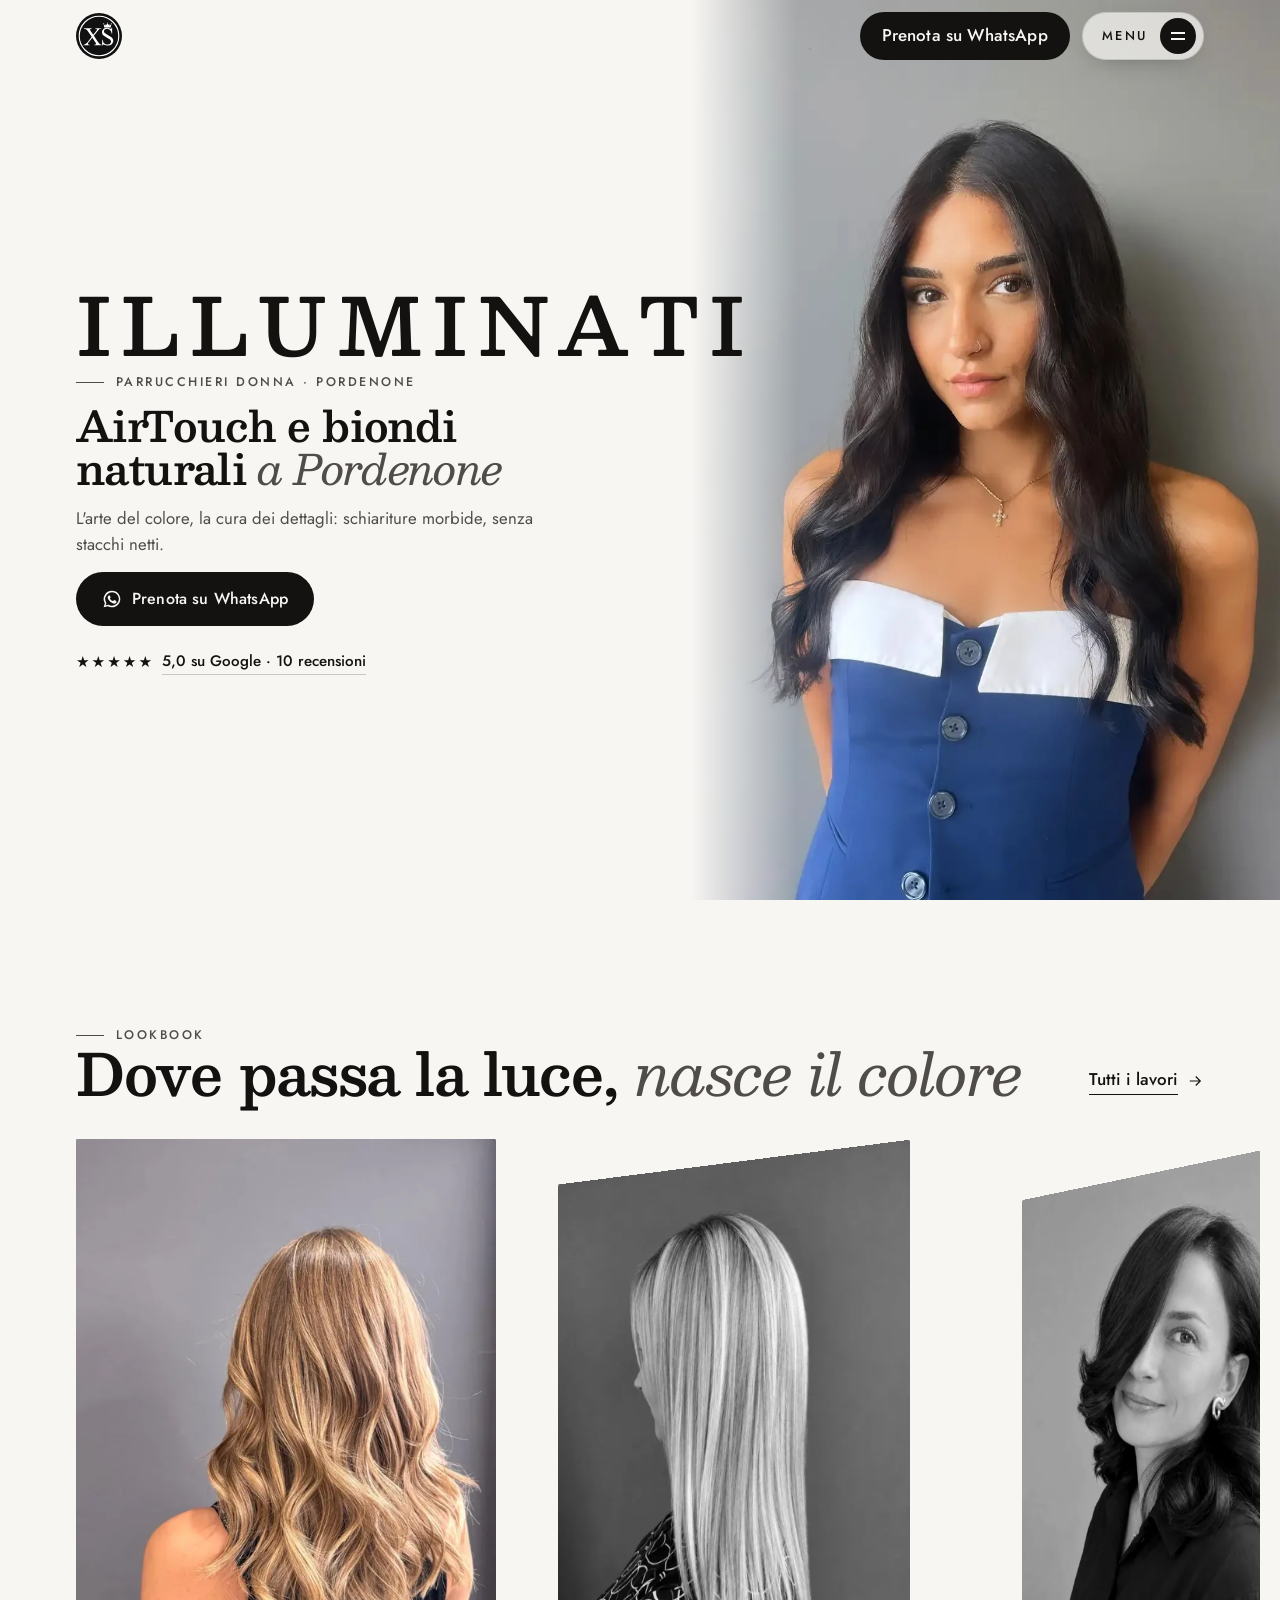
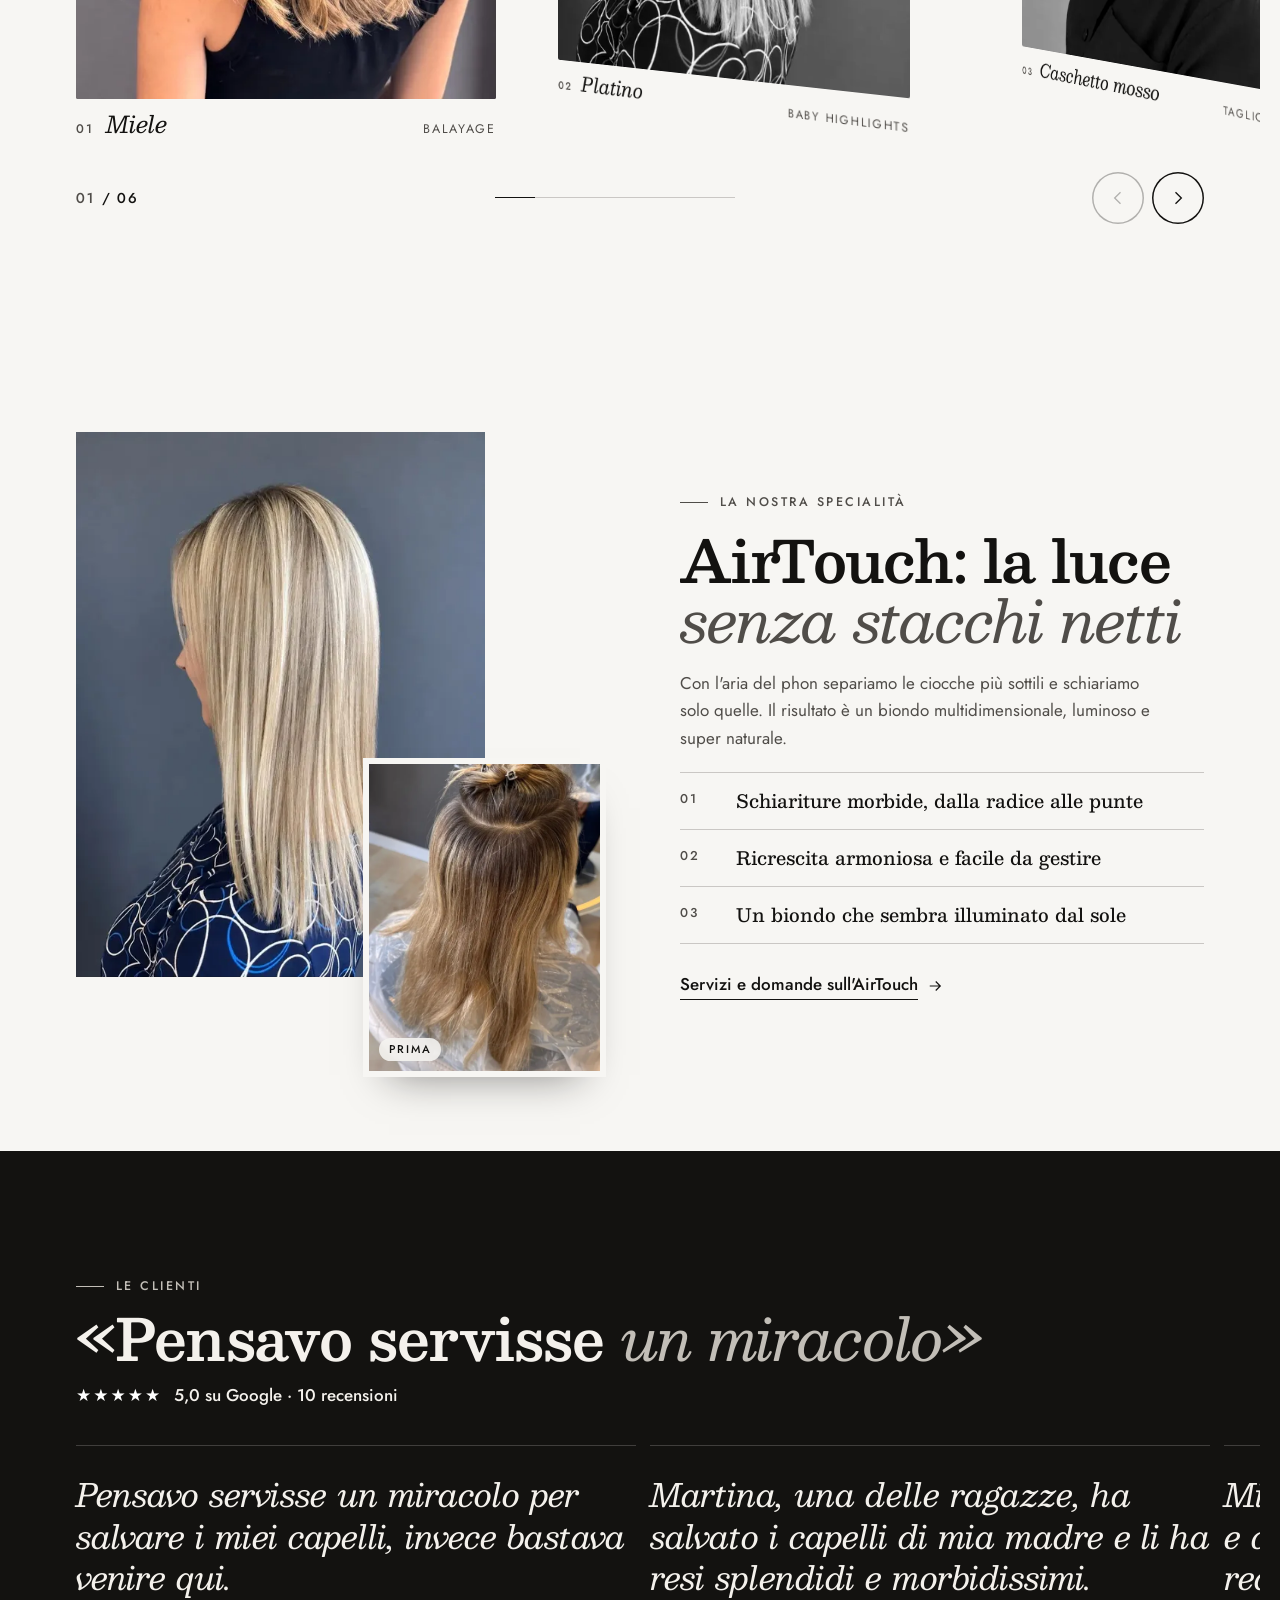
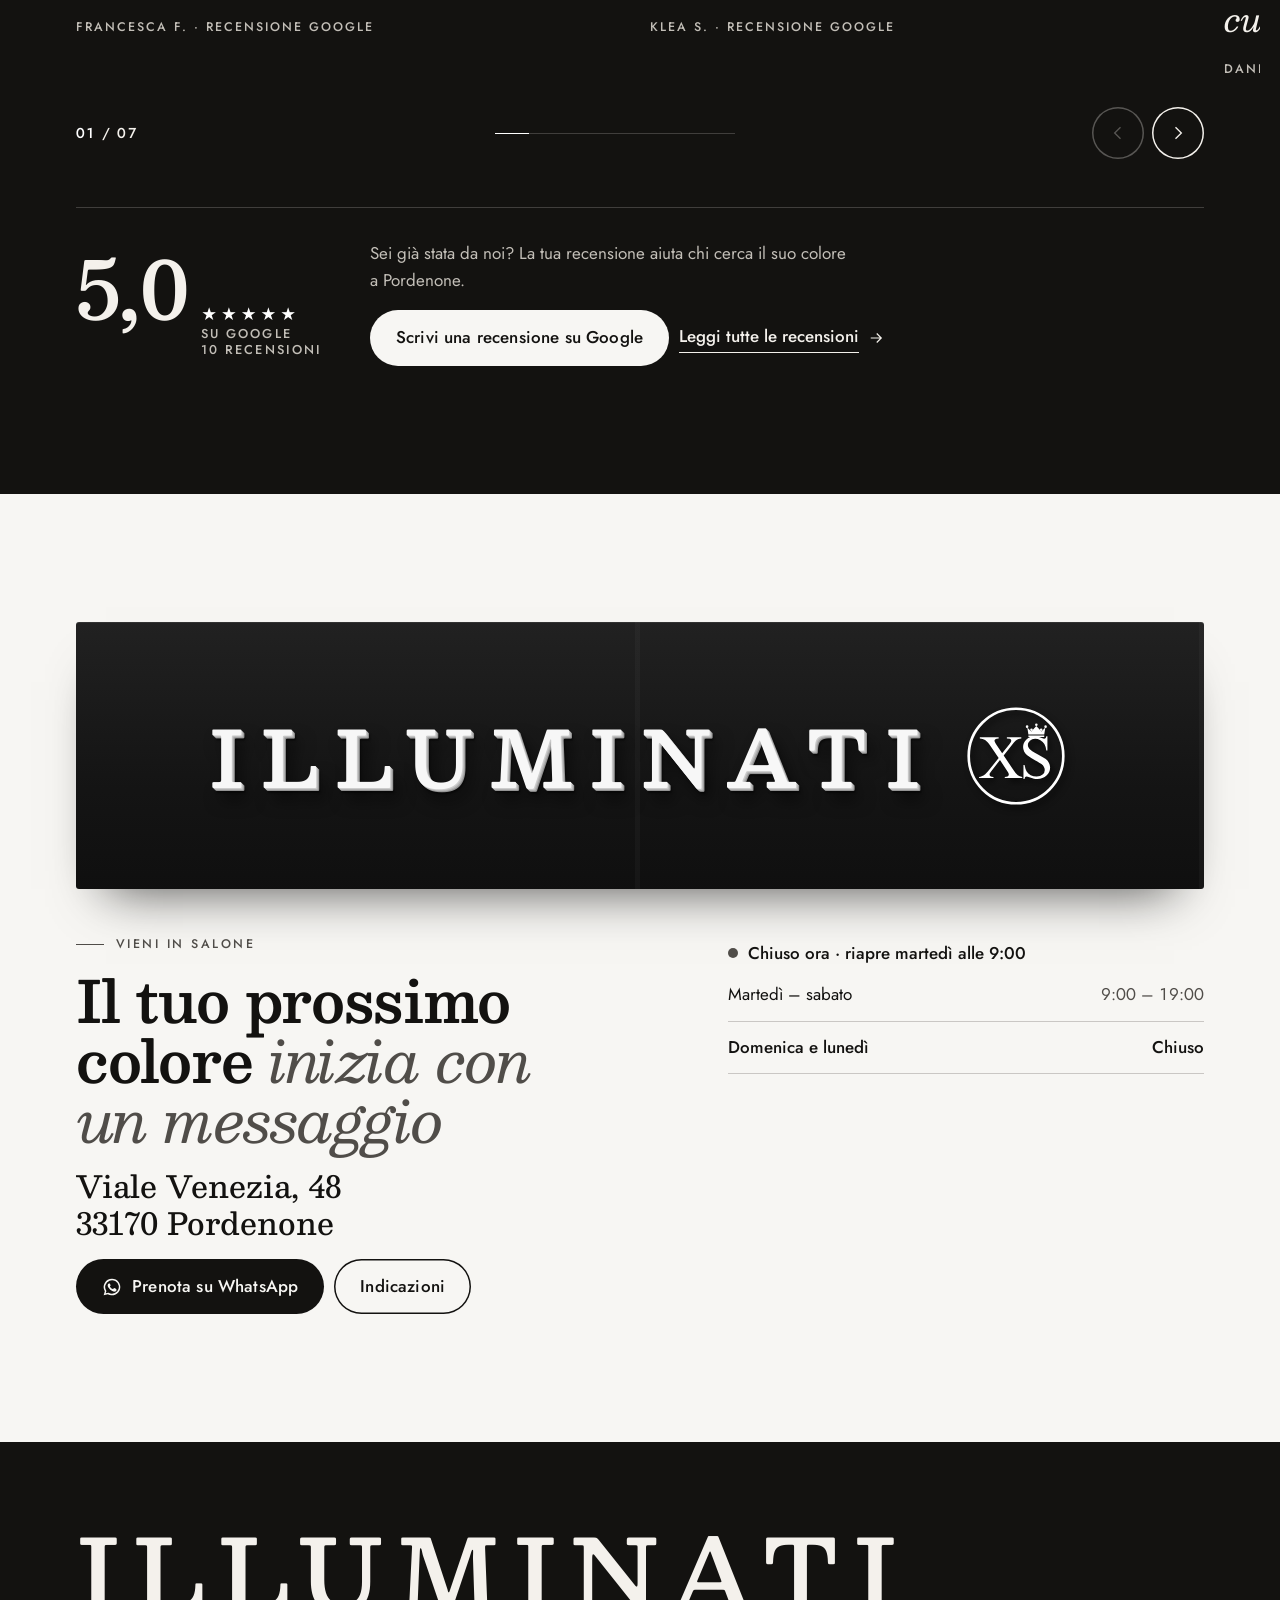
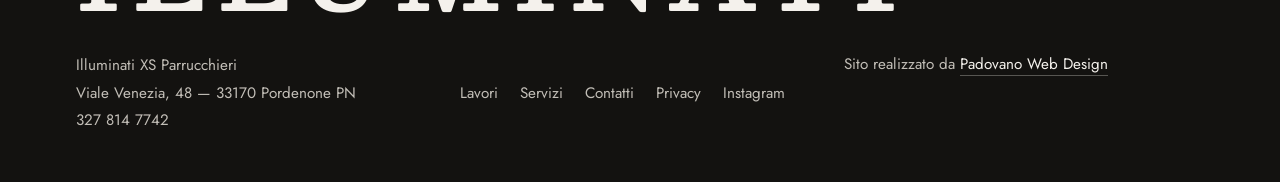
==== commit 9f6109dc: "Bianco e nero, nome intero, menu chiaro, insegna ricostruita in rilievo, telefono senza tagli Co-Aut" ====
--- a/index.html
+++ b/index.html
@@ -55,7 +55,7 @@
     <p data-status>Martedì–sabato 9:00–19:00</p>
     <p>Viale Venezia, 48 · Pordenone</p>
     <div class="row">
-      <a class="btn btn--light" href="https://wa.me/393278147742?text=Ciao!%20Vorrei%20prenotare%20un%20appuntamento%20da%20Illuminati%20XS." target="_blank" rel="noopener"><svg viewBox="0 0 24 24" aria-hidden="true" fill="currentColor"><path d="M12 2a10 10 0 0 0-8.6 15.1L2 22l5-1.3A10 10 0 1 0 12 2Zm0 18.2a8.2 8.2 0 0 1-4.2-1.2l-.3-.2-3 .8.8-2.9-.2-.3A8.2 8.2 0 1 1 12 20.2Zm4.5-6.1c-.2-.1-1.5-.7-1.7-.8-.2-.1-.4-.1-.6.1l-.8 1c-.1.2-.3.2-.5.1a6.7 6.7 0 0 1-3.3-2.9c-.3-.4.3-.4.7-1.3.1-.2 0-.3 0-.4l-.8-1.8c-.2-.5-.4-.4-.6-.4h-.5a1 1 0 0 0-.7.3 3 3 0 0 0-.9 2.2 5.2 5.2 0 0 0 1.1 2.7 11.8 11.8 0 0 0 4.5 4c1.7.7 2.3.8 3.2.6.5-.1 1.5-.6 1.7-1.2.2-.6.2-1.1.2-1.2-.1-.1-.3-.2-.5-.3Z"/></svg>Prenota su WhatsApp</a>
+      <a class="btn" href="https://wa.me/393278147742?text=Ciao!%20Vorrei%20prenotare%20un%20appuntamento%20da%20Illuminati%20XS." target="_blank" rel="noopener"><svg viewBox="0 0 24 24" aria-hidden="true" fill="currentColor"><path d="M12 2a10 10 0 0 0-8.6 15.1L2 22l5-1.3A10 10 0 1 0 12 2Zm0 18.2a8.2 8.2 0 0 1-4.2-1.2l-.3-.2-3 .8.8-2.9-.2-.3A8.2 8.2 0 1 1 12 20.2Zm4.5-6.1c-.2-.1-1.5-.7-1.7-.8-.2-.1-.4-.1-.6.1l-.8 1c-.1.2-.3.2-.5.1a6.7 6.7 0 0 1-3.3-2.9c-.3-.4.3-.4.7-1.3.1-.2 0-.3 0-.4l-.8-1.8c-.2-.5-.4-.4-.6-.4h-.5a1 1 0 0 0-.7.3 3 3 0 0 0-.9 2.2 5.2 5.2 0 0 0 1.1 2.7 11.8 11.8 0 0 0 4.5 4c1.7.7 2.3.8 3.2.6.5-.1 1.5-.6 1.7-1.2.2-.6.2-1.1.2-1.2-.1-.1-.3-.2-.5-.3Z"/></svg>Prenota su WhatsApp</a>
       <a class="btn btn--line" href="tel:+393278147742"><svg viewBox="0 0 24 24" aria-hidden="true" fill="none" stroke="currentColor" stroke-width="1.6"><path d="M5 4h4l2 5-2.5 1.5a11 11 0 0 0 5 5L15 13l5 2v4a2 2 0 0 1-2 2A16 16 0 0 1 3 6a2 2 0 0 1 2-2"/></svg>327 814 7742</a>
     </div>
   </div>
@@ -137,7 +137,7 @@
     <div class="wrap">
       <div class="head">
         <p class="kicker rise">Le clienti</p>
-        <h2 class="rise" id="h-voices">«Pensavo servisse <em style="color:var(--gold)">un miracolo»</em></h2>
+        <h2 class="rise" id="h-voices">«Pensavo servisse <em style="color:var(--on-dark-2)">un miracolo»</em></h2>
         <p class="score rise"><span class="stars" aria-hidden="true">★★★★★</span>5,0 su Google · 10 recensioni</p>
       </div>
       <div data-carousel role="region" aria-roledescription="carosello" aria-label="Recensioni Google">
@@ -160,11 +160,11 @@
       </div>
       </div>
       <div class="review-cta rise">
-        <p class="big5" aria-hidden="true">5,0</p>
+        <p class="score-big"><span>5,0</span><small><span class="stars" aria-hidden="true">★★★★★</span>su Google<br>10 recensioni</small></p>
         <div>
           <p class="lead">Sei già stata da noi? La tua recensione aiuta chi cerca il suo colore a Pordenone.</p>
           <div class="actions" style="margin-top:16px">
-            <a class="btn btn--gold" href="https://www.google.com/maps/place//data=!4m3!3m2!1s0x47797b39ec83967b:0x76531a4e19f5794d!12e1" target="_blank" rel="noopener"><span class="stars" aria-hidden="true">★</span>Scrivi una recensione su Google</a>
+            <a class="btn btn--light" href="https://www.google.com/maps/place//data=!4m3!3m2!1s0x47797b39ec83967b:0x76531a4e19f5794d!12e1" target="_blank" rel="noopener">Scrivi una recensione su Google</a>
             <a class="link" href="https://www.google.com/maps/search/?api=1&amp;query=Illuminati+XS+Parrucchieri+Viale+Venezia+48+Pordenone" target="_blank" rel="noopener"><span>Leggi tutte le recensioni</span><svg viewBox="0 0 24 24" fill="none" stroke="currentColor" stroke-width="1.6" aria-hidden="true"><path d="M5 12h14M13 6l6 6-6 6"/></svg></a>
           </div>
         </div>
@@ -174,7 +174,7 @@
 
   <section class="sec--lg visit" aria-labelledby="h-visit">
     <div class="wrap">
-      <img class="sign rise" src="img/insegna-1200.webp" width="1200" height="226" loading="lazy" decoding="async" alt="L'insegna Illuminati XS sopra la vetrina in viale Venezia 48">
+      <div class="insegna rise" role="img" aria-label="L'insegna Illuminati XS di viale Venezia 48"><span class="insegna__t">Illuminati</span><img src="img/logo-xs-linea-bianca.svg" width="80" height="80" alt=""></div>
       <div class="grid">
         <div style="display:grid;gap:18px">
           <p class="kicker rise">Vieni in salone</p>
--- a/css/base.css
+++ b/css/base.css
@@ -1,123 +1,123 @@
-/* Illuminati XS v2 — base: token, reset, tipografia
-   Colori dal marchio vero: nero dell'insegna e del logo, bianco delle poltrone,
-   antracite delle pareti, oro = la luce dei biondi (solo come luce e dettaglio). */
-
-@font-face{font-family:"Besley";src:url("../fonts/besley.woff2") format("woff2");font-weight:400 900;font-style:normal;font-display:swap}
-@font-face{font-family:"Besley";src:url("../fonts/besley-italic.woff2") format("woff2");font-weight:400;font-style:italic;font-display:swap}
-@font-face{font-family:"Jost";src:url("../fonts/jost.woff2") format("woff2");font-weight:400 500;font-style:normal;font-display:swap}
-
-:root{
-  --paper:hsl(40 22% 96%);      /* bianco caldo delle poltrone */
-  --paper-2:hsl(36 18% 90%);    /* parquet chiaro, superfici */
-  --ink:hsl(30 8% 7%);          /* nero insegna */
-  --ink-2:hsl(30 5% 30%);       /* testo secondario su carta (8:1) */
-  --line:hsl(30 6% 78%);
-  --wall:hsl(214 9% 20%);       /* antracite delle pareti */
-  --on-dark:hsl(40 25% 94%);
-  --on-dark-2:hsl(40 8% 74%);
-  --gold:hsl(40 78% 60%);       /* la luce: fascio, stelle su scuro */
-  --gold-ink:hsl(34 70% 31%);   /* oro leggibile su carta (6:1) */
-  --focus:hsl(40 95% 50%);
-  --error:hsl(4 70% 42%);
-  --success:hsl(150 45% 28%);
-
-  --font-display:"Besley","Clarendon","Rockwell",Georgia,serif;
-  --font-body:"Jost","Futura","Century Gothic",system-ui,sans-serif;
-
-  --s1:8px;--s2:16px;--s3:24px;--s4:32px;--s6:48px;--s10:80px;--s16:128px;
-  --gutter:clamp(16px,5vw,56px); --max:1240px;
-  --ease-spring:cubic-bezier(0.16,1,0.3,1); --ease:cubic-bezier(0.4,0,0.2,1);
-
-  --h1:clamp(1.5rem,5.2vw,2.6rem);
-  --h2:clamp(1.9rem,7.4vw,3.6rem);
-  --h3:clamp(1.25rem,4vw,1.6rem);
-  --bar-h:0px;
-}
-@media (max-width:899px){ :root{--bar-h:68px} }
-
-*,*::before,*::after{box-sizing:border-box}
-html{overflow-x:clip;-webkit-text-size-adjust:100%;scroll-behavior:smooth;scroll-padding-top:84px}
-body{margin:0;background:var(--paper);color:var(--ink);font:400 1.0625rem/1.6 var(--font-body);-webkit-font-smoothing:antialiased;padding-bottom:var(--bar-h);overflow-x:hidden}
-img,svg,video{display:block;max-width:100%}
-img{height:auto}
-a{color:inherit}
-button,input,select,textarea{font:inherit;color:inherit}
-h1,h2,h3{margin:0;font-family:var(--font-display);font-weight:600;line-height:1.04;letter-spacing:-.015em;text-wrap:balance}
-h1{font-size:var(--h1)}
-h2{font-size:var(--h2)}
-h3{font-size:var(--h3)}
-h2 em,h1 em{font-style:italic;font-weight:400;color:var(--gold-ink)}
-p{margin:0;text-wrap:pretty}
-ul,ol{margin:0;padding:0;list-style:none}
-.wrap{width:100%;max-width:var(--max);margin-inline:auto;padding-inline:var(--gutter)}
-.sr-only{position:absolute!important;width:1px;height:1px;overflow:hidden;clip:rect(0 0 0 0);white-space:nowrap}
-
-.kicker{display:flex;align-items:center;gap:12px;font:500 .78rem/1.2 var(--font-body);letter-spacing:.2em;text-transform:uppercase;color:var(--ink-2)}
-.kicker::before{content:"";width:28px;height:1px;background:currentColor}
-.dark .kicker{color:var(--on-dark-2)}
-.lead{color:var(--ink-2);max-width:52ch;font-size:1.0625rem}
-.dark .lead{color:var(--on-dark-2)}
-
-:focus{outline:none}
-:focus-visible{outline:3px solid var(--focus);outline-offset:3px;border-radius:4px}
-.skip{position:absolute;left:16px;top:-80px;z-index:200;background:var(--ink);color:var(--paper);padding:12px 18px;border-radius:999px;text-decoration:none;transition:top .25s var(--ease)}
-.skip:focus{top:16px}
-
-/* bottoni */
-.btn{display:inline-flex;align-items:center;justify-content:center;gap:10px;min-height:52px;padding:14px 26px;border-radius:999px;border:0;cursor:pointer;text-decoration:none;font-weight:500;letter-spacing:.01em;background:var(--ink);color:var(--paper);transition:transform .25s var(--ease),background-color .25s var(--ease),box-shadow .35s var(--ease);-webkit-tap-highlight-color:transparent;position:relative;overflow:hidden;isolation:isolate}
-.btn svg{width:20px;height:20px;flex:none}
-.btn::after{ /* la luce che passa sul bottone */
-  content:"";position:absolute;inset:-20% auto -20% -40%;width:30%;transform:skewX(-18deg) translateX(-120%);background:linear-gradient(90deg,transparent,hsl(40 90% 75% / .55),transparent);z-index:-1;transition:transform .7s var(--ease-spring)}
-@media (hover:hover){ .btn:hover{box-shadow:0 14px 30px -14px hsl(30 8% 7% / .6)} .btn:hover::after{transform:skewX(-18deg) translateX(520%)} }
-.btn:active{transform:translateY(1px) scale(.99)}
-.btn--light{background:var(--paper);color:var(--ink)}
-.btn--gold{background:var(--gold);color:var(--ink)}
-.btn--gold .stars,.dark .btn--gold .stars{color:var(--ink)}
-.btn--line{background:transparent;color:inherit;box-shadow:inset 0 0 0 1.5px currentColor}
-@media (hover:hover){ .btn--line:hover{background:hsl(30 8% 7% / .06)} .dark .btn--line:hover{background:hsl(40 25% 94% / .08)} }
-
-.link{display:inline-flex;align-items:center;gap:8px;min-height:44px;font-weight:500;text-decoration:none;color:var(--ink)}
-.link span{background:linear-gradient(currentColor,currentColor) no-repeat 0 100%/100% 1px;padding-bottom:2px;transition:background-size .4s var(--ease-spring)}
-.link svg{width:18px;height:18px;transition:transform .35s var(--ease-spring)}
-@media (hover:hover){ .link:hover svg{transform:translateX(4px)} .link:hover span{background-size:30% 1px} }
-.dark .link{color:var(--on-dark)}
-
-.stars{color:var(--gold-ink);letter-spacing:2px}
-.dark .stars{color:var(--gold)}
-
-/* sezioni: salti 48 / 80 / 128 */
-.sec{padding-block:var(--s10)}
-.sec--lg{padding-block:var(--s16)}
-@media (max-width:899px){ .sec--lg{padding-block:var(--s10)} }
-.dark{background:radial-gradient(120% 80% at 0% 0%,hsl(36 30% 14%),transparent 60%),var(--ink);color:var(--on-dark)}
-.dark :focus-visible{outline-color:var(--gold)}
-
-/* ingressi */
-.rise{opacity:0;transform:translateY(22px);transition:opacity .7s var(--ease-spring),transform .7s var(--ease-spring);transition-delay:calc(var(--i,0) * 70ms)}
-.rise.is-in{opacity:1;transform:none}
-.no-js .rise{opacity:1;transform:none}
-
-/* ===== LA FIRMA: la luce che colora =====
-   due immagini sovrapposte: sotto in bianco e nero (come il logo), sopra a colori
-   rivelata da un taglio diagonale; un fascio dorato accompagna il bordo. */
-@property --x{syntax:"<percentage>";inherits:true;initial-value:-30%}
-.lit{position:relative;overflow:hidden;--x:-30%;background:var(--paper-2)}
-.lit img{width:100%;height:100%;object-fit:cover}
-.lit .bw{filter:grayscale(1) contrast(1.06) brightness(.97)}
-.lit .col{position:absolute;inset:0;clip-path:polygon(0 0,calc(var(--x) + 22%) 0,var(--x) 100%,0 100%)}
-.lit .beam{position:absolute;top:-10%;bottom:-10%;left:calc(var(--x) + 11% - 40px);width:80px;pointer-events:none;
-  background:linear-gradient(90deg,transparent,hsl(42 100% 82% / .75) 45%,hsl(42 100% 92% / .9) 50%,hsl(42 100% 82% / .75) 55%,transparent);
-  transform:skewX(-12.4deg);mix-blend-mode:screen;filter:blur(5px);opacity:0;transition:opacity .4s var(--ease)}
-.lit.is-lighting .beam{opacity:1}
-.lit.is-lit{--x:130%}
-.lit.is-lit .beam{display:none}
-.lit.is-lighting{animation:light 1.7s cubic-bezier(.45,.05,.25,1) forwards}
-@keyframes light{from{--x:-30%}to{--x:130%}}
-.no-js .lit .col,.lit.no-anim .col{clip-path:none}
-@media (prefers-reduced-motion:reduce){
-  html{scroll-behavior:auto}
-  *,*::before,*::after{animation:none!important;transition-duration:.01ms!important;transition-delay:0ms!important}
-  .rise{opacity:1;transform:none}
-  .lit .col{clip-path:none}
-  .lit .beam{display:none}
-}
+/* Illuminati XS v2 — base: token, reset, tipografia
+   Colori dal marchio vero: nero dell'insegna e del logo, bianco delle poltrone,
+   antracite delle pareti, oro = la luce dei biondi (solo come luce e dettaglio). */
+
+@font-face{font-family:"Besley";src:url("../fonts/besley.woff2") format("woff2");font-weight:400 900;font-style:normal;font-display:swap}
+@font-face{font-family:"Besley";src:url("../fonts/besley-italic.woff2") format("woff2");font-weight:400;font-style:italic;font-display:swap}
+@font-face{font-family:"Jost";src:url("../fonts/jost.woff2") format("woff2");font-weight:400 500;font-style:normal;font-display:swap}
+
+:root{
+  --paper:hsl(40 22% 96%);      /* bianco caldo delle poltrone */
+  --paper-2:hsl(36 18% 90%);    /* parquet chiaro, superfici */
+  --ink:hsl(30 8% 7%);          /* nero insegna */
+  --ink-2:hsl(30 5% 30%);       /* testo secondario su carta (8:1) */
+  --line:hsl(30 6% 78%);
+  --wall:hsl(214 9% 20%);       /* antracite delle pareti */
+  --on-dark:hsl(40 25% 94%);
+  --on-dark-2:hsl(40 8% 74%);
+  --gold:hsl(0 0% 100%);        /* la luce: bianca, come il logo */
+  --gold-ink:hsl(30 5% 30%);    /* accento su carta = grigio inchiostro */
+  --focus:hsl(30 8% 7%);
+  --error:hsl(4 70% 42%);
+  --success:hsl(150 45% 28%);
+
+  --font-display:"Besley","Clarendon","Rockwell",Georgia,serif;
+  --font-body:"Jost","Futura","Century Gothic",system-ui,sans-serif;
+
+  --s1:8px;--s2:16px;--s3:24px;--s4:32px;--s6:48px;--s10:80px;--s16:128px;
+  --gutter:clamp(16px,5vw,56px); --max:1240px;
+  --ease-spring:cubic-bezier(0.16,1,0.3,1); --ease:cubic-bezier(0.4,0,0.2,1);
+
+  --h1:clamp(1.5rem,5.2vw,2.6rem);
+  --h2:clamp(1.9rem,7.4vw,3.6rem);
+  --h3:clamp(1.25rem,4vw,1.6rem);
+  --bar-h:0px;
+}
+@media (max-width:899px){ :root{--bar-h:68px} }
+
+*,*::before,*::after{box-sizing:border-box}
+html{overflow-x:clip;-webkit-text-size-adjust:100%;scroll-behavior:smooth;scroll-padding-top:84px}
+body{margin:0;background:var(--paper);color:var(--ink);font:400 1.0625rem/1.6 var(--font-body);-webkit-font-smoothing:antialiased;padding-bottom:var(--bar-h);overflow-x:hidden}
+img,svg,video{display:block;max-width:100%}
+img{height:auto}
+a{color:inherit}
+button,input,select,textarea{font:inherit;color:inherit}
+h1,h2,h3{margin:0;font-family:var(--font-display);font-weight:600;line-height:1.04;letter-spacing:-.015em;text-wrap:balance}
+h1{font-size:var(--h1)}
+h2{font-size:var(--h2)}
+h3{font-size:var(--h3)}
+h2 em,h1 em{font-style:italic;font-weight:400;color:var(--gold-ink)}
+p{margin:0;text-wrap:pretty}
+ul,ol{margin:0;padding:0;list-style:none}
+.wrap{width:100%;max-width:var(--max);margin-inline:auto;padding-inline:var(--gutter)}
+.sr-only{position:absolute!important;width:1px;height:1px;overflow:hidden;clip:rect(0 0 0 0);white-space:nowrap}
+
+.kicker{display:flex;align-items:center;gap:12px;font:500 .78rem/1.2 var(--font-body);letter-spacing:.2em;text-transform:uppercase;color:var(--ink-2)}
+.kicker::before{content:"";width:28px;height:1px;background:currentColor}
+.dark .kicker{color:var(--on-dark-2)}
+.lead{color:var(--ink-2);max-width:52ch;font-size:1.0625rem}
+.dark .lead{color:var(--on-dark-2)}
+
+:focus{outline:none}
+:focus-visible{outline:3px solid var(--focus);outline-offset:3px;border-radius:4px}
+.skip{position:absolute;left:16px;top:-80px;z-index:200;background:var(--ink);color:var(--paper);padding:12px 18px;border-radius:999px;text-decoration:none;transition:top .25s var(--ease)}
+.skip:focus{top:16px}
+
+/* bottoni */
+.btn{display:inline-flex;align-items:center;justify-content:center;gap:10px;min-height:52px;padding:14px 26px;border-radius:999px;border:0;cursor:pointer;text-decoration:none;font-weight:500;letter-spacing:.01em;background:var(--ink);color:var(--paper);transition:transform .25s var(--ease),background-color .25s var(--ease),box-shadow .35s var(--ease);-webkit-tap-highlight-color:transparent;position:relative;overflow:hidden;isolation:isolate}
+.btn svg{width:20px;height:20px;flex:none}
+.btn::after{ /* la luce che passa sul bottone */
+  content:"";position:absolute;inset:-20% auto -20% -40%;width:30%;transform:skewX(-18deg) translateX(-120%);background:linear-gradient(90deg,transparent,hsl(0 0% 100% / .45),transparent);z-index:-1;transition:transform .7s var(--ease-spring)}
+@media (hover:hover){ .btn:hover{box-shadow:0 14px 30px -14px hsl(30 8% 7% / .6)} .btn:hover::after{transform:skewX(-18deg) translateX(520%)} }
+.btn:active{transform:translateY(1px) scale(.99)}
+.btn--light{background:var(--paper);color:var(--ink)}
+.btn--gold{background:var(--gold);color:var(--ink)}
+.btn--gold .stars,.dark .btn--gold .stars{color:var(--ink)}
+.btn--line{background:transparent;color:inherit;box-shadow:inset 0 0 0 1.5px currentColor}
+@media (hover:hover){ .btn--line:hover{background:hsl(30 8% 7% / .06)} .dark .btn--line:hover{background:hsl(40 25% 94% / .08)} }
+
+.link{display:inline-flex;align-items:center;gap:8px;min-height:44px;font-weight:500;text-decoration:none;color:var(--ink)}
+.link span{background:linear-gradient(currentColor,currentColor) no-repeat 0 100%/100% 1px;padding-bottom:2px;transition:background-size .4s var(--ease-spring)}
+.link svg{width:18px;height:18px;transition:transform .35s var(--ease-spring)}
+@media (hover:hover){ .link:hover svg{transform:translateX(4px)} .link:hover span{background-size:30% 1px} }
+.dark .link{color:var(--on-dark)}
+
+.stars{color:var(--ink);letter-spacing:2px}
+.dark .stars{color:var(--gold)}
+
+/* sezioni: salti 48 / 80 / 128 */
+.sec{padding-block:var(--s10)}
+.sec--lg{padding-block:var(--s16)}
+@media (max-width:899px){ .sec--lg{padding-block:var(--s10)} }
+.dark{background:var(--ink);color:var(--on-dark)}
+.dark :focus-visible{outline-color:#fff}
+
+/* ingressi */
+.rise{opacity:0;transform:translateY(22px);transition:opacity .7s var(--ease-spring),transform .7s var(--ease-spring);transition-delay:calc(var(--i,0) * 70ms)}
+.rise.is-in{opacity:1;transform:none}
+.no-js .rise{opacity:1;transform:none}
+
+/* ===== LA FIRMA: la luce che colora =====
+   due immagini sovrapposte: sotto in bianco e nero (come il logo), sopra a colori
+   rivelata da un taglio diagonale; un fascio dorato accompagna il bordo. */
+@property --x{syntax:"<percentage>";inherits:true;initial-value:-30%}
+.lit{position:relative;overflow:hidden;--x:-30%;background:var(--paper-2)}
+.lit img{width:100%;height:100%;object-fit:cover}
+.lit .bw{filter:grayscale(1) contrast(1.06) brightness(.97)}
+.lit .col{position:absolute;inset:0;clip-path:polygon(0 0,calc(var(--x) + 22%) 0,var(--x) 100%,0 100%)}
+.lit .beam{position:absolute;top:-10%;bottom:-10%;left:calc(var(--x) + 11% - 40px);width:80px;pointer-events:none;
+  background:linear-gradient(90deg,transparent,hsl(0 0% 100% / .7) 45%,hsl(0 0% 100% / .95) 50%,hsl(0 0% 100% / .7) 55%,transparent);
+  transform:skewX(-12.4deg);mix-blend-mode:screen;filter:blur(5px);opacity:0;transition:opacity .4s var(--ease)}
+.lit.is-lighting .beam{opacity:1}
+.lit.is-lit{--x:130%}
+.lit.is-lit .beam{display:none}
+.lit.is-lighting{animation:light 1.7s cubic-bezier(.45,.05,.25,1) forwards}
+@keyframes light{from{--x:-30%}to{--x:130%}}
+.no-js .lit .col,.lit.no-anim .col{clip-path:none}
+@media (prefers-reduced-motion:reduce){
+  html{scroll-behavior:auto}
+  *,*::before,*::after{animation:none!important;transition-duration:.01ms!important;transition-delay:0ms!important}
+  .rise{opacity:1;transform:none}
+  .lit .col{clip-path:none}
+  .lit .beam{display:none}
+}
--- a/css/blocks.css
+++ b/css/blocks.css
@@ -1,262 +1,277 @@
-/* Illuminati XS v2 — blocchi */
-
-/* ---------- testata ---------- */
-.top{position:fixed;inset:0 0 auto 0;z-index:80;transition:background-color .35s var(--ease),box-shadow .35s var(--ease),transform .45s var(--ease-spring)}
-.top .wrap{display:flex;align-items:center;justify-content:space-between;gap:16px;min-height:72px}
-.top.is-solid{background:hsl(40 22% 96% / .86);-webkit-backdrop-filter:blur(16px) saturate(160%);backdrop-filter:blur(16px) saturate(160%);box-shadow:0 1px 0 var(--line)}
-.top.is-hidden{transform:translateY(-100%)}
-.logo{display:inline-flex;align-items:center;gap:12px;text-decoration:none;min-height:44px}
-.logo img{width:46px;height:46px;transition:transform .5s var(--ease-spring)}
-@media (hover:hover){ .logo:hover img{transform:rotate(-8deg) scale(1.04)} }
-.logo b{font:700 1rem/1 var(--font-display);letter-spacing:.24em;text-transform:uppercase;opacity:0;transform:translateX(-6px);transition:opacity .35s var(--ease),transform .35s var(--ease-spring)}
-.top.is-solid .logo b{opacity:1;transform:none}
-@media (max-width:380px){ .logo b{display:none} }
-.top__right{display:flex;align-items:center;gap:12px}
-.top__book{display:none}
-@media (min-width:900px){ .top__book{display:inline-flex;min-height:46px;padding:10px 22px} }
-.menu-btn{display:inline-flex;align-items:center;gap:12px;min-height:48px;padding:6px 8px 6px 20px;border-radius:999px;border:0;cursor:pointer;font:500 .8rem/1 var(--font-body);letter-spacing:.2em;text-transform:uppercase;
-  background:hsl(40 22% 96% / .72);color:var(--ink);-webkit-backdrop-filter:blur(14px) saturate(160%);backdrop-filter:blur(14px) saturate(160%);box-shadow:inset 0 0 0 1px hsl(30 8% 7% / .12),0 8px 24px -14px hsl(30 8% 7% / .5);transition:transform .25s var(--ease)}
-.menu-btn i{position:relative;width:36px;height:36px;border-radius:50%;background:var(--ink)}
-.menu-btn i::before,.menu-btn i::after{content:"";position:absolute;left:11px;right:11px;height:1.5px;background:var(--paper);transition:transform .45s var(--ease-spring),top .45s var(--ease-spring)}
-.menu-btn i::before{top:14px}.menu-btn i::after{top:20px}
-.menu-btn[aria-expanded="true"] i::before{top:17px;transform:rotate(45deg)}
-.menu-btn[aria-expanded="true"] i::after{top:17px;transform:rotate(-45deg)}
-.menu-btn:active{transform:scale(.97)}
-
-/* ---------- menu a tutto schermo ---------- */
-.menu{position:fixed;inset:0;z-index:70;background:var(--ink);color:var(--on-dark);display:grid;grid-template-rows:1fr auto;padding:96px var(--gutter) calc(24px + env(safe-area-inset-bottom));
-  clip-path:circle(0 at calc(100% - 44px) 36px);visibility:hidden;transition:clip-path .7s var(--ease-spring),visibility 0s .7s}
-.menu.is-open{clip-path:circle(150% at calc(100% - 44px) 36px);visibility:visible;transition:clip-path .8s var(--ease-spring),visibility 0s}
-.menu nav ol{display:grid;gap:4px;align-content:center;height:100%;counter-reset:m}
-.menu nav a{display:grid;grid-template-columns:auto 1fr;align-items:baseline;gap:6px 18px;padding-block:10px;text-decoration:none;opacity:0;transform:translateY(24px);transition:opacity .5s var(--ease),transform .7s var(--ease-spring)}
-.menu.is-open nav a{opacity:1;transform:none;transition-delay:calc(.15s + var(--i) * 70ms)}
-.menu nav a::before{counter-increment:m;content:"0" counter(m);font:500 .8rem/1 var(--font-body);letter-spacing:.14em;color:var(--gold);align-self:center}
-.menu nav strong{font:600 clamp(2.6rem,12vw,5.5rem)/1 var(--font-display);letter-spacing:-.02em;transition:color .3s var(--ease),transform .5s var(--ease-spring)}
-.menu nav small{grid-column:2;font:italic 400 1rem/1.2 var(--font-display);color:var(--on-dark-2)}
-.menu nav a[aria-current="page"] strong{color:var(--gold)}
-@media (hover:hover){ .menu nav a:hover strong{color:var(--gold);transform:translateX(8px)} }
-.menu__foot{display:grid;gap:16px;border-top:1px solid hsl(40 25% 94% / .15);padding-top:20px;opacity:0;transition:opacity .5s var(--ease) .1s}
-.menu.is-open .menu__foot{opacity:1;transition-delay:.45s}
-.menu__foot p{color:var(--on-dark-2);font-size:.95rem}
-.menu__foot .row{display:flex;flex-wrap:wrap;gap:10px}
-body.menu-open{overflow:hidden}
-
-/* ---------- copertina (home) ---------- */
-.cover{position:relative;padding-top:0}
-.cover__photo{position:relative;height:56svh;min-height:380px;max-height:820px}
-.cover__photo .lit{position:absolute;inset:0}
-.cover__photo img{object-position:50% 18%}
-.cover__photo::after{content:"";position:absolute;inset:0;pointer-events:none;background:linear-gradient(to bottom,hsl(30 8% 7% / .18),transparent 22%,transparent 58%,var(--paper) 99%)}
-.cover__note{position:absolute;z-index:2;right:14px;top:96px;writing-mode:vertical-rl;transform:rotate(180deg);font:italic 400 .95rem/1 var(--font-display);color:var(--paper);text-shadow:0 1px 12px hsl(30 8% 7% / .55)}
-.cover__body{position:relative;z-index:2;margin-top:-0.95em;font-size:clamp(3.6rem,18.6vw,13rem)}
-.mast{font:700 1em/.8 var(--font-display);letter-spacing:-.035em;text-transform:uppercase;margin-left:-.04em}
-.mast > span{display:block;white-space:nowrap}
-.mast > span:last-child{padding-left:1.1em}
-.cover__text{font-size:1rem;display:grid;gap:14px;padding-top:16px}
-@media (max-width:899px) and (max-height:860px){ .cover__text .lead{display:none} }
-.cover__text h1{max-width:20ch}
-.cover__text .lead{font-size:1.05rem}
-.cover__proof{display:flex;flex-wrap:wrap;align-items:center;gap:14px 22px}
-.trust{display:inline-flex;align-items:center;gap:8px;min-height:44px;text-decoration:none;font-size:.95rem;font-weight:500}
-.trust u{text-decoration:none;border-bottom:1px solid var(--line)}
-@media (min-width:900px){
-  .cover{display:grid;grid-template-columns:1fr 46%;min-height:100svh;align-items:end}
-  .cover__photo{grid-column:2;grid-row:1;height:100svh;max-height:none}
-  .cover__photo::after{background:linear-gradient(to right,var(--paper) 0%,transparent 18%)}
-  .cover__body{grid-column:1 / -1;grid-row:1;align-self:end;margin:0;padding-bottom:var(--s10);font-size:clamp(6rem,12.5vw,13rem)}
-  .cover__text{max-width:520px}
-  .cover__note{right:auto;left:calc(54% + 18px)}
-}
-
-/* ---------- lookbook (carosello grande) ---------- */
-.look .head{display:grid;gap:14px;margin-bottom:var(--s4)}
-@media (min-width:900px){ .look .head{grid-template-columns:1fr auto;align-items:end} }
-.track{display:grid;grid-auto-flow:column;grid-auto-columns:min(78vw,420px);gap:14px;overflow-x:auto;overscroll-behavior-x:contain;scroll-snap-type:x mandatory;scroll-padding-inline:var(--gutter);padding:4px var(--gutter) 8px;margin-inline:calc(var(--gutter) * -1);scrollbar-width:none}
-.track::-webkit-scrollbar{display:none}
-.track > li{scroll-snap-align:start}
-.card{display:grid;gap:12px;text-decoration:none}
-.card .lit{aspect-ratio:3/4;border-radius:2px}
-.card .lit img{transition:transform 1.2s var(--ease-spring)}
-@media (hover:hover){ a.card:hover .lit img{transform:scale(1.035)} }
-.card figcaption,.card .cap{display:flex;align-items:baseline;gap:12px}
-.card .n{font:500 .78rem/1 var(--font-body);letter-spacing:.14em;color:var(--gold-ink)}
-.card strong{font:italic 400 1.45rem/1.1 var(--font-display)}
-.card small{margin-left:auto;font-size:.78rem;letter-spacing:.14em;text-transform:uppercase;color:var(--ink-2)}
-.ctrl{display:flex;align-items:center;justify-content:space-between;gap:16px;margin-top:var(--s3)}
-.count{font:500 .9rem/1 var(--font-body);letter-spacing:.1em;font-variant-numeric:tabular-nums}
-.count b{font-weight:500;color:var(--gold-ink)}
-.progress{flex:1;height:1px;background:var(--line);position:relative;max-width:240px}
-.progress i{position:absolute;inset:0 auto 0 0;width:var(--p,16%);background:var(--ink);transition:width .5s var(--ease-spring)}
-.arrows{display:flex;gap:8px}
-.arrow{width:52px;height:52px;border-radius:50%;border:0;display:grid;place-items:center;cursor:pointer;background:transparent;color:inherit;box-shadow:inset 0 0 0 1.5px currentColor;transition:background-color .25s var(--ease),color .25s var(--ease),transform .2s var(--ease)}
-.arrow svg{width:20px;height:20px}
-@media (hover:hover){ .arrow:hover:not(:disabled){background:var(--ink);color:var(--paper)} .dark .arrow:hover:not(:disabled){background:var(--on-dark);color:var(--ink)} }
-.arrow:active{transform:scale(.95)}
-.arrow:disabled{opacity:.3;cursor:default}
-.dark .progress{background:hsl(40 25% 94% / .2)} .dark .progress i{background:var(--gold)} .dark .count b{color:var(--gold)}
-
-/* ---------- AirTouch: prima/dopo editoriale ---------- */
-.air .wrap{display:grid;gap:var(--s6)}
-.air__pair{position:relative;padding-right:22%;padding-bottom:18%}
-.air__pair .after{aspect-ratio:3/4}
-.air__pair .before{position:absolute;right:0;bottom:0;width:44%;aspect-ratio:3/4;box-shadow:0 0 0 6px var(--paper),0 24px 40px -20px hsl(30 8% 7% / .5)}
-.air__pair .tag{position:absolute;z-index:3;left:10px;bottom:10px;padding:6px 10px;border-radius:999px;background:hsl(40 22% 96% / .85);-webkit-backdrop-filter:blur(8px);backdrop-filter:blur(8px);font:500 .7rem/1 var(--font-body);letter-spacing:.16em;text-transform:uppercase}
-.air__copy{display:grid;gap:20px;align-content:center}
-.points{display:grid;border-top:1px solid var(--line)}
-.points li{display:grid;grid-template-columns:44px 1fr;gap:12px;padding-block:16px;border-bottom:1px solid var(--line);font:500 1.15rem/1.3 var(--font-display)}
-.points li span{font:500 .8rem/1.6 var(--font-body);letter-spacing:.14em;color:var(--gold-ink)}
-@media (min-width:900px){ .air .wrap{grid-template-columns:1fr 1fr;gap:var(--s10);align-items:center} }
-
-/* ---------- recensioni (antracite) ---------- */
-.voices .head{display:grid;gap:14px;margin-bottom:var(--s4)}
-.voices .track{grid-auto-columns:min(86vw,560px)}
-.quote{margin:0;display:grid;gap:22px;align-content:start;padding:28px 0 0;border-top:1px solid hsl(40 25% 94% / .2);min-height:100%}
-.quote blockquote{margin:0;font:italic 400 clamp(1.4rem,5.4vw,2rem)/1.3 var(--font-display)}
-.quote figcaption{font:500 .78rem/1 var(--font-body);letter-spacing:.16em;text-transform:uppercase;color:var(--on-dark-2)}
-.voices .score{display:flex;align-items:center;gap:12px;font-weight:500}
-
-/* ---------- vieni in salone ---------- */
-.visit .sign{width:100%;height:auto;margin-bottom:var(--s6);border-radius:2px}
-.visit .grid{display:grid;gap:var(--s4)}
-@media (min-width:900px){ .visit .grid{grid-template-columns:1.2fr 1fr;gap:var(--s10);align-items:start} }
-.status{display:inline-flex;align-items:center;gap:10px;font-weight:500;min-height:32px}
-.status::before{content:"";width:10px;height:10px;border-radius:50%;background:var(--ink-2)}
-.status.is-open{color:var(--success)}
-.status.is-open::before{background:var(--success);animation:pulse 2.2s var(--ease) infinite}
-@keyframes pulse{0%{box-shadow:0 0 0 0 hsl(150 45% 28% / .45)}100%{box-shadow:0 0 0 10px hsl(150 45% 28% / 0)}}
-.hours{width:100%;border-collapse:collapse;font-variant-numeric:tabular-nums}
-.hours th,.hours td{padding:12px 0;border-bottom:1px solid var(--line);text-align:left;font-weight:400}
-.hours td{text-align:right;color:var(--ink-2)}
-.hours tr.is-today th,.hours tr.is-today td{font-weight:500;color:var(--ink)}
-.actions{display:flex;flex-wrap:wrap;gap:10px}
-.addr{font:500 clamp(1.4rem,5vw,1.9rem)/1.2 var(--font-display)}
-
-/* ---------- testata delle pagine interne ---------- */
-.phead{padding:120px 0 var(--s6)}
-.phead .wrap{display:grid;gap:16px}
-.phead h1{font-size:clamp(2.4rem,10vw,5rem);line-height:.98}
-
-/* ---------- galleria lavori ---------- */
-.chips{display:flex;gap:8px;overflow-x:auto;scrollbar-width:none;padding:2px var(--gutter);margin:0 calc(var(--gutter) * -1) var(--s4)}
-.chips::-webkit-scrollbar{display:none}
-.chip{flex:none;min-height:44px;padding:10px 18px;border-radius:999px;border:0;cursor:pointer;background:transparent;box-shadow:inset 0 0 0 1px var(--line);font-weight:500;font-size:.95rem;transition:background-color .25s var(--ease),color .25s var(--ease),box-shadow .25s var(--ease)}
-@media (hover:hover){ .chip:hover{box-shadow:inset 0 0 0 1px var(--ink)} }
-.chip[aria-pressed="true"]{background:var(--ink);color:var(--paper);box-shadow:none}
-.gallery{display:grid;grid-template-columns:1fr 1fr;gap:14px 12px}
-.gallery li{transition:opacity .4s var(--ease),transform .5s var(--ease-spring)}
-.gallery li.is-out{display:none}
-.gallery li:nth-child(4n+1){grid-column:1 / -1}
-.gallery li:nth-child(4n+1) .lit{aspect-ratio:4/5}
-.gallery .lit{aspect-ratio:3/4}
-@media (min-width:900px){
-  .gallery{grid-template-columns:repeat(3,1fr);gap:28px 20px}
-  .gallery li:nth-child(4n+1){grid-column:auto}
-  .gallery li:nth-child(3n+2){transform:translateY(48px)}
-}
-.compare-wrap{display:grid;gap:var(--s4);align-items:center}
-@media (min-width:900px){ .compare-wrap{grid-template-columns:1fr 1fr;gap:var(--s10)} }
-.compare{position:relative;width:min(100%,460px);aspect-ratio:3/4;overflow:hidden;touch-action:pan-y;user-select:none;-webkit-user-select:none;cursor:ew-resize;margin-inline:auto}
-.compare img{position:absolute;inset:0;width:100%;height:100%;object-fit:cover;pointer-events:none}
-.compare .after{clip-path:inset(0 0 0 var(--pos,50%))}
-.compare .t{position:absolute;bottom:12px;z-index:2;padding:6px 10px;border-radius:999px;background:hsl(40 22% 96% / .85);font:500 .7rem/1 var(--font-body);letter-spacing:.16em;text-transform:uppercase;pointer-events:none}
-.compare .t.b{left:12px}.compare .t.a{right:12px}
-.compare .handle{position:absolute;top:0;bottom:0;left:var(--pos,50%);width:48px;margin-left:-24px;border:0;background:transparent;display:grid;place-items:center;cursor:ew-resize;touch-action:none}
-.compare .handle::before{content:"";position:absolute;top:0;bottom:0;left:50%;width:2px;margin-left:-1px;background:hsl(42 100% 88%);box-shadow:0 0 22px 6px hsl(42 100% 70% / .6)}
-.compare .handle span{position:relative;width:44px;height:44px;border-radius:50%;background:var(--paper);display:grid;place-items:center;box-shadow:0 6px 18px hsl(30 8% 7% / .35)}
-.compare .handle svg{width:22px;height:22px}
-.compare .handle:focus-visible{outline:none}.compare .handle:focus-visible span{outline:3px solid var(--focus);outline-offset:3px}
-
-/* ---------- servizi ---------- */
-.svc{display:grid;border-top:1px solid var(--line)}
-.svc details{border-bottom:1px solid var(--line)}
-.svc summary{list-style:none;cursor:pointer;display:grid;grid-template-columns:40px 1fr 40px;align-items:center;gap:12px;min-height:76px;padding-block:14px}
-.svc summary::-webkit-details-marker{display:none}
-.svc summary .n{font:500 .8rem/1 var(--font-body);letter-spacing:.14em;color:var(--gold-ink)}
-.svc summary strong{font:600 clamp(1.4rem,5.6vw,2.2rem)/1.1 var(--font-display);transition:transform .45s var(--ease-spring)}
-.svc summary .pm{width:40px;height:40px;border-radius:50%;box-shadow:inset 0 0 0 1.5px var(--ink);position:relative;transition:background-color .25s var(--ease)}
-.svc summary .pm::before,.svc summary .pm::after{content:"";position:absolute;left:13px;right:13px;top:19px;height:1.5px;background:var(--ink);transition:transform .45s var(--ease-spring),background-color .25s var(--ease)}
-.svc summary .pm::after{transform:rotate(90deg)}
-.svc details[open] .pm{background:var(--ink)}
-.svc details[open] .pm::before,.svc details[open] .pm::after{background:var(--paper);transform:rotate(180deg)}
-@media (hover:hover){ .svc summary:hover strong{transform:translateX(6px)} }
-.svc .body{display:grid;grid-template-columns:1fr;gap:16px;padding:0 0 24px 52px}
-.svc .body p{color:var(--ink-2);max-width:56ch}
-.svc .body .lit{width:min(220px,60%);aspect-ratio:3/4}
-@media (min-width:900px){ .svc .body{grid-template-columns:1fr 220px;align-items:start} .svc .body .lit{width:100%} }
-.faq{display:grid;border-top:1px solid hsl(40 25% 94% / .2)}
-.faq details{border-bottom:1px solid hsl(40 25% 94% / .2)}
-.faq summary{list-style:none;cursor:pointer;display:flex;justify-content:space-between;gap:16px;align-items:center;min-height:68px;padding-block:14px;font:500 1.2rem/1.3 var(--font-display)}
-.faq summary::-webkit-details-marker{display:none}
-.faq summary::after{content:"+";font:400 1.6rem/1 var(--font-body);color:var(--gold);transition:transform .45s var(--ease-spring)}
-.faq details[open] summary::after{transform:rotate(45deg)}
-.faq p{padding:0 0 22px;color:var(--on-dark-2);max-width:60ch}
-
-/* ---------- contatti ---------- */
-.contact .grid{display:grid;gap:var(--s6)}
-@media (min-width:900px){ .contact .grid{grid-template-columns:1fr 1fr;gap:var(--s10)} }
-.info{display:grid;gap:22px;align-content:start}
-.info dl{display:grid;gap:22px;margin:0}
-.info dt{font:500 .75rem/1 var(--font-body);letter-spacing:.2em;text-transform:uppercase;color:var(--ink-2);margin-bottom:8px}
-.info dd{margin:0;font:500 1.35rem/1.35 var(--font-display)}
-.info dd a{text-decoration:none;border-bottom:1px solid var(--line)}
-.form{display:grid;gap:20px;padding:28px 22px;background:#fff;border-radius:2px;box-shadow:0 30px 60px -40px hsl(30 8% 7% / .45)}
-.form h2{font-size:1.8rem}
-.field{display:grid;gap:8px}
-.field label{font-weight:500}
-.field input,.field select,.field textarea{width:100%;min-height:52px;padding:12px 14px;border:0;border-bottom:1.5px solid var(--ink-2);border-radius:0;background:transparent;transition:border-color .25s var(--ease),background-color .25s var(--ease)}
-.field textarea{min-height:96px;resize:vertical}
-.field select{appearance:none;-webkit-appearance:none;background-image:linear-gradient(45deg,transparent 50%,var(--ink) 50%),linear-gradient(135deg,var(--ink) 50%,transparent 50%);background-position:calc(100% - 18px) 55%,calc(100% - 12px) 55%;background-size:6px 6px;background-repeat:no-repeat}
-.field input:focus-visible,.field select:focus-visible,.field textarea:focus-visible{outline:none;border-bottom-color:var(--focus);background:hsl(40 95% 50% / .06)}
-.field .err{color:var(--error);font-size:.9rem}
-.field [aria-invalid="true"]{border-bottom-color:var(--error)}
-.form .note{font-size:.88rem;color:var(--ink-2)}
-.form .note a{color:inherit}
-.form .btn{width:100%}
-
-/* ---------- piede ---------- */
-.foot{background:var(--ink);color:var(--on-dark-2);padding-block:var(--s10) var(--s6);font-size:.95rem}
-.foot .wrap{display:grid;gap:var(--s4)}
-.foot .big{font:700 clamp(3rem,15vw,9rem)/.85 var(--font-display);letter-spacing:-.03em;text-transform:uppercase;color:var(--on-dark)}
-.foot address{font-style:normal;line-height:1.8}
-.foot a{text-decoration:none}
-@media (hover:hover){ .foot a:hover{color:var(--on-dark)} }
-.foot .links{display:flex;flex-wrap:wrap;gap:4px 22px}
-.foot .links a{display:inline-flex;min-height:44px;align-items:center}
-.foot .credit a{color:var(--on-dark);border-bottom:1px solid hsl(40 25% 94% / .3)}
-@media (min-width:900px){ .foot .cols{display:grid;grid-template-columns:repeat(3,1fr);gap:var(--s4)} }
-.foot .cols{display:grid;gap:var(--s3)}
-
-/* ---------- barra fissa mobile ---------- */
-.bar{position:fixed;left:10px;right:10px;bottom:calc(8px + env(safe-area-inset-bottom));z-index:60;display:grid;grid-template-columns:1fr 1.5fr;gap:6px;padding:6px;border-radius:999px;background:hsl(30 8% 7% / .88);-webkit-backdrop-filter:blur(14px);backdrop-filter:blur(14px);box-shadow:0 18px 40px -16px hsl(30 8% 7% / .6)}
-.bar .btn{min-height:48px;padding:10px 14px}
-.bar .btn--line{color:var(--on-dark);box-shadow:none}
-@media (min-width:900px){ .bar{display:none} }
-body.menu-open .bar{display:none}
-
-/* ---------- prosa (privacy, 404) ---------- */
-.prose{display:grid;gap:14px;max-width:68ch;color:var(--ink-2)}
-.prose h2{font-size:1.4rem;color:var(--ink);margin-top:18px}
-
-/* ---------- 3D: insegna che si monta, copertina che si inclina, coverflow ---------- */
-.cover__photo{overflow:clip}
-.cover__photo .tilt{position:absolute;inset:0;transform:perspective(1100px) rotateX(var(--rx,0deg)) rotateY(var(--ry,0deg)) translateZ(var(--tz,0px)) scale(var(--sc,1));transform-origin:50% 100%}
-.cover__photo .lit{position:absolute;inset:0}
-.cover__photo .sheen{position:absolute;inset:0;z-index:2;pointer-events:none;mix-blend-mode:soft-light;opacity:var(--so,0);background:radial-gradient(circle at var(--mx,50%) var(--my,30%),hsl(42 100% 80% / .9),transparent 45%);transition:opacity .4s var(--ease)}
-
-.mast .ch{display:inline-block;transform-origin:50% 100%}
-.js .mast .ch{opacity:0;transform:perspective(600px) rotateX(-92deg) translateY(.08em)}
-.mast.is-up .ch{opacity:1;transform:none;transition:transform 1.1s cubic-bezier(.2,1.3,.35,1),opacity .4s var(--ease);transition-delay:calc(var(--k) * 55ms)}
-.mast .ch.gold{color:var(--gold-ink)}
-
-
-.coverflow .card{transform:perspective(1000px) rotateY(var(--cy,0deg)) scale(var(--cs,1));transform-origin:50% 50%;transition:transform .12s linear}
-@media (prefers-reduced-motion:reduce){
-  .js .mast .ch{opacity:1;transform:none}
-  .cover__photo .tilt,.coverflow .card{transform:none!important}
-}
-@media (min-width:900px){ .cover__body{max-width:none;padding-inline:max(var(--gutter),calc((100vw - var(--max)) / 2 + var(--gutter)))} }
-
-.review-cta{display:grid;gap:18px;align-items:center;margin-top:var(--s6);padding-top:var(--s4);border-top:1px solid hsl(40 25% 94% / .2)}
-.big5{font:700 clamp(5rem,26vw,9rem)/.8 var(--font-display);letter-spacing:-.04em;color:transparent;-webkit-text-stroke:1.5px var(--gold);background:linear-gradient(100deg,transparent 40%,hsl(42 100% 80% / .9) 50%,transparent 60%) 120% 0/250% 100% no-repeat;-webkit-background-clip:text;background-clip:text;animation:shine 4s var(--ease) infinite 1s}
-@keyframes shine{0%{background-position:120% 0}60%,100%{background-position:-60% 0}}
-@media (min-width:900px){ .review-cta{grid-template-columns:auto 1fr;gap:var(--s6)} }
+/* Illuminati XS v2 — blocchi */
+
+/* ---------- testata ---------- */
+.top{position:fixed;inset:0 0 auto 0;z-index:80;transition:background-color .35s var(--ease),box-shadow .35s var(--ease),transform .45s var(--ease-spring)}
+.top .wrap{display:flex;align-items:center;justify-content:space-between;gap:16px;min-height:72px}
+.top.is-solid{background:hsl(40 22% 96% / .86);-webkit-backdrop-filter:blur(16px) saturate(160%);backdrop-filter:blur(16px) saturate(160%);box-shadow:0 1px 0 var(--line)}
+.top.is-hidden{transform:translateY(-100%)}
+.logo{display:inline-flex;align-items:center;gap:12px;text-decoration:none;min-height:44px}
+.logo img{width:46px;height:46px;transition:transform .5s var(--ease-spring)}
+@media (hover:hover){ .logo:hover img{transform:rotate(-8deg) scale(1.04)} }
+.logo b{font:700 1rem/1 var(--font-display);letter-spacing:.24em;text-transform:uppercase;opacity:0;transform:translateX(-6px);transition:opacity .35s var(--ease),transform .35s var(--ease-spring)}
+.top.is-solid .logo b{opacity:1;transform:none}
+@media (max-width:380px){ .logo b{display:none} }
+.top__right{display:flex;align-items:center;gap:12px}
+.top__book{display:none}
+@media (min-width:900px){ .top__book{display:inline-flex;min-height:46px;padding:10px 22px} }
+.menu-btn{display:inline-flex;align-items:center;gap:12px;min-height:48px;padding:6px 8px 6px 20px;border-radius:999px;border:0;cursor:pointer;font:500 .8rem/1 var(--font-body);letter-spacing:.2em;text-transform:uppercase;
+  background:hsl(40 22% 96% / .72);color:var(--ink);-webkit-backdrop-filter:blur(14px) saturate(160%);backdrop-filter:blur(14px) saturate(160%);box-shadow:inset 0 0 0 1px hsl(30 8% 7% / .12),0 8px 24px -14px hsl(30 8% 7% / .5);transition:transform .25s var(--ease)}
+.menu-btn i{position:relative;width:36px;height:36px;border-radius:50%;background:var(--ink)}
+.menu-btn i::before,.menu-btn i::after{content:"";position:absolute;left:11px;right:11px;height:1.5px;background:var(--paper);transition:transform .45s var(--ease-spring),top .45s var(--ease-spring)}
+.menu-btn i::before{top:14px}.menu-btn i::after{top:20px}
+.menu-btn[aria-expanded="true"] i::before{top:17px;transform:rotate(45deg)}
+.menu-btn[aria-expanded="true"] i::after{top:17px;transform:rotate(-45deg)}
+.menu-btn:active{transform:scale(.97)}
+
+/* ---------- menu a tutto schermo ---------- */
+.menu{position:fixed;inset:0;z-index:70;background:var(--paper);color:var(--ink);display:grid;grid-template-rows:1fr auto;padding:96px var(--gutter) calc(24px + env(safe-area-inset-bottom));
+  clip-path:circle(0 at calc(100% - 44px) 36px);visibility:hidden;transition:clip-path .7s var(--ease-spring),visibility 0s .7s}
+.menu.is-open{clip-path:circle(150% at calc(100% - 44px) 36px);visibility:visible;transition:clip-path .8s var(--ease-spring),visibility 0s}
+.menu nav ol{display:grid;gap:4px;align-content:center;height:100%;counter-reset:m}
+.menu nav a{display:grid;grid-template-columns:auto 1fr;align-items:baseline;gap:6px 18px;padding-block:10px;text-decoration:none;opacity:0;transform:translateY(24px);transition:opacity .5s var(--ease),transform .7s var(--ease-spring)}
+.menu.is-open nav a{opacity:1;transform:none;transition-delay:calc(.15s + var(--i) * 70ms)}
+.menu nav a::before{counter-increment:m;content:"0" counter(m);font:500 .8rem/1 var(--font-body);letter-spacing:.14em;color:var(--ink-2);align-self:center}
+.menu nav strong{font:600 clamp(2.4rem,11vw,5.5rem)/1 var(--font-display);letter-spacing:.06em;text-transform:uppercase;transition:color .3s var(--ease),transform .5s var(--ease-spring)}
+.menu nav small{grid-column:2;font:italic 400 1rem/1.2 var(--font-display);color:var(--ink-2)}
+.menu nav a[aria-current="page"] strong{text-decoration:underline;text-decoration-thickness:2px;text-underline-offset:.12em}
+@media (hover:hover){ .menu nav a:hover strong{transform:translateX(8px);font-style:italic;font-weight:400} }
+.menu__foot{display:grid;gap:16px;border-top:1px solid var(--line);padding-top:20px;opacity:0;transition:opacity .5s var(--ease) .1s}
+.menu.is-open .menu__foot{opacity:1;transition-delay:.45s}
+.menu__foot p{color:var(--ink-2);font-size:.95rem}
+.menu__foot .row{display:flex;flex-wrap:wrap;gap:10px}
+body.menu-open{overflow:hidden}
+
+/* ---------- copertina (home) ---------- */
+.cover{position:relative;padding-top:0}
+.cover__photo{position:relative;aspect-ratio:4/5;max-height:62svh;width:100%}
+.cover__photo .lit{position:absolute;inset:0}
+.cover__photo img{object-position:50% 18%}
+.cover__photo::after{content:"";position:absolute;inset:0;pointer-events:none;background:linear-gradient(to bottom,hsl(30 8% 7% / .18),transparent 22%,transparent 58%,var(--paper) 99%)}
+.cover__note{position:absolute;z-index:2;right:14px;top:96px;writing-mode:vertical-rl;transform:rotate(180deg);font:italic 400 .95rem/1 var(--font-display);color:var(--paper);text-shadow:0 1px 12px hsl(30 8% 7% / .55)}
+.cover__body{position:relative;z-index:2;margin-top:-.45em;font-size:40px}
+.mast{font:600 1em/.9 var(--font-display);letter-spacing:.12em;text-transform:uppercase;white-space:nowrap;margin-right:-.12em}
+.mast > span{display:inline}
+
+.cover__text{font-size:1rem;display:grid;gap:14px;padding-top:16px}
+@media (max-width:899px) and (max-height:860px){ .cover__text .lead{display:none} }
+.cover__text h1{max-width:20ch}
+.cover__text .lead{font-size:1.05rem}
+.cover__proof{display:flex;flex-wrap:wrap;align-items:center;gap:14px 22px}
+.trust{display:inline-flex;align-items:center;gap:8px;min-height:44px;text-decoration:none;font-size:.95rem;font-weight:500}
+.trust u{text-decoration:none;border-bottom:1px solid var(--line)}
+@media (min-width:900px){
+  .cover{display:grid;grid-template-columns:1fr 46%;min-height:100svh;align-items:end}
+  .cover__photo{grid-column:2;grid-row:1;height:100svh;max-height:none;aspect-ratio:auto}
+  .cover__photo::after{background:linear-gradient(to right,var(--paper) 0%,transparent 18%)}
+  .cover__body{grid-column:1 / -1;grid-row:1;align-self:center;margin:0;padding-top:72px}
+  .cover__text{max-width:520px}
+  .cover__note{right:auto;left:calc(54% + 18px)}
+}
+
+/* ---------- lookbook (carosello grande) ---------- */
+.look .head{display:grid;gap:14px;margin-bottom:var(--s4)}
+@media (min-width:900px){ .look .head{grid-template-columns:1fr auto;align-items:end} }
+.track{display:grid;grid-auto-flow:column;grid-auto-columns:min(78vw,420px);gap:14px;overflow-x:auto;overscroll-behavior-x:contain;scroll-snap-type:x mandatory;scroll-padding-inline:var(--gutter);padding:4px var(--gutter) 8px;margin-inline:calc(var(--gutter) * -1);scrollbar-width:none}
+.track::-webkit-scrollbar{display:none}
+.track > li{scroll-snap-align:start}
+.card{display:grid;gap:12px;text-decoration:none}
+.card .lit{aspect-ratio:3/4;border-radius:2px}
+.card .lit img{transition:transform 1.2s var(--ease-spring)}
+@media (hover:hover){ a.card:hover .lit img{transform:scale(1.035)} }
+.card figcaption,.card .cap{display:flex;align-items:baseline;gap:12px}
+.card .n{font:500 .78rem/1 var(--font-body);letter-spacing:.14em;color:var(--gold-ink)}
+.card strong{font:italic 400 1.45rem/1.1 var(--font-display)}
+.card small{margin-left:auto;font-size:.78rem;letter-spacing:.14em;text-transform:uppercase;color:var(--ink-2)}
+.ctrl{display:flex;align-items:center;justify-content:space-between;gap:16px;margin-top:var(--s3)}
+.count{font:500 .9rem/1 var(--font-body);letter-spacing:.1em;font-variant-numeric:tabular-nums}
+.count b{font-weight:500;color:var(--gold-ink)}
+.progress{flex:1;height:1px;background:var(--line);position:relative;max-width:240px}
+.progress i{position:absolute;inset:0 auto 0 0;width:var(--p,16%);background:var(--ink);transition:width .5s var(--ease-spring)}
+.arrows{display:flex;gap:8px}
+.arrow{width:52px;height:52px;border-radius:50%;border:0;display:grid;place-items:center;cursor:pointer;background:transparent;color:inherit;box-shadow:inset 0 0 0 1.5px currentColor;transition:background-color .25s var(--ease),color .25s var(--ease),transform .2s var(--ease)}
+.arrow svg{width:20px;height:20px}
+@media (hover:hover){ .arrow:hover:not(:disabled){background:var(--ink);color:var(--paper)} .dark .arrow:hover:not(:disabled){background:var(--on-dark);color:var(--ink)} }
+.arrow:active{transform:scale(.95)}
+.arrow:disabled{opacity:.3;cursor:default}
+.dark .progress{background:hsl(40 25% 94% / .2)} .dark .progress i{background:var(--gold)} .dark .count b{color:var(--gold)}
+
+/* ---------- AirTouch: prima/dopo editoriale ---------- */
+.air .wrap{display:grid;gap:var(--s6)}
+.air__pair{position:relative;padding-right:22%;padding-bottom:18%}
+.air__pair .after{aspect-ratio:3/4}
+.air__pair .before{position:absolute;right:0;bottom:0;width:44%;aspect-ratio:3/4;box-shadow:0 0 0 6px var(--paper),0 24px 40px -20px hsl(30 8% 7% / .5)}
+.air__pair .tag{position:absolute;z-index:3;left:10px;bottom:10px;padding:6px 10px;border-radius:999px;background:hsl(40 22% 96% / .85);-webkit-backdrop-filter:blur(8px);backdrop-filter:blur(8px);font:500 .7rem/1 var(--font-body);letter-spacing:.16em;text-transform:uppercase}
+.air__copy{display:grid;gap:20px;align-content:center}
+.points{display:grid;border-top:1px solid var(--line)}
+.points li{display:grid;grid-template-columns:44px 1fr;gap:12px;padding-block:16px;border-bottom:1px solid var(--line);font:500 1.15rem/1.3 var(--font-display)}
+.points li span{font:500 .8rem/1.6 var(--font-body);letter-spacing:.14em;color:var(--gold-ink)}
+@media (min-width:900px){ .air .wrap{grid-template-columns:1fr 1fr;gap:var(--s10);align-items:center} }
+
+/* ---------- recensioni (antracite) ---------- */
+.voices .head{display:grid;gap:14px;margin-bottom:var(--s4)}
+.voices .track{grid-auto-columns:min(86vw,560px)}
+.quote{margin:0;display:grid;gap:22px;align-content:start;padding:28px 0 0;border-top:1px solid hsl(40 25% 94% / .2);min-height:100%}
+.quote blockquote{margin:0;font:italic 400 clamp(1.4rem,5.4vw,2rem)/1.3 var(--font-display)}
+.quote figcaption{font:500 .78rem/1 var(--font-body);letter-spacing:.16em;text-transform:uppercase;color:var(--on-dark-2)}
+.voices .score{display:flex;align-items:center;gap:12px;font-weight:500}
+
+/* ---------- vieni in salone ---------- */
+.visit .sign{width:100%;height:auto;margin-bottom:var(--s6);border-radius:2px}
+.visit .grid{display:grid;gap:var(--s4)}
+@media (min-width:900px){ .visit .grid{grid-template-columns:1.2fr 1fr;gap:var(--s10);align-items:start} }
+.status{display:inline-flex;align-items:center;gap:10px;font-weight:500;min-height:32px}
+.status::before{content:"";width:10px;height:10px;border-radius:50%;background:var(--ink-2)}
+.status.is-open{color:var(--success)}
+.status.is-open::before{background:var(--success);animation:pulse 2.2s var(--ease) infinite}
+@keyframes pulse{0%{box-shadow:0 0 0 0 hsl(150 45% 28% / .45)}100%{box-shadow:0 0 0 10px hsl(150 45% 28% / 0)}}
+.hours{width:100%;border-collapse:collapse;font-variant-numeric:tabular-nums}
+.hours th,.hours td{padding:12px 0;border-bottom:1px solid var(--line);text-align:left;font-weight:400}
+.hours td{text-align:right;color:var(--ink-2)}
+.hours tr.is-today th,.hours tr.is-today td{font-weight:500;color:var(--ink)}
+.actions{display:flex;flex-wrap:wrap;gap:10px}
+.addr{font:500 clamp(1.4rem,5vw,1.9rem)/1.2 var(--font-display)}
+
+/* ---------- testata delle pagine interne ---------- */
+.phead{padding:120px 0 var(--s6)}
+.phead .wrap{display:grid;gap:16px}
+.phead h1{font-size:clamp(2.4rem,10vw,5rem);line-height:.98}
+
+/* ---------- galleria lavori ---------- */
+.chips{display:flex;gap:8px;overflow-x:auto;scrollbar-width:none;padding:2px var(--gutter);margin:0 calc(var(--gutter) * -1) var(--s4)}
+.chips::-webkit-scrollbar{display:none}
+.chip{flex:none;min-height:44px;padding:10px 18px;border-radius:999px;border:0;cursor:pointer;background:transparent;box-shadow:inset 0 0 0 1px var(--line);font-weight:500;font-size:.95rem;transition:background-color .25s var(--ease),color .25s var(--ease),box-shadow .25s var(--ease)}
+@media (hover:hover){ .chip:hover{box-shadow:inset 0 0 0 1px var(--ink)} }
+.chip[aria-pressed="true"]{background:var(--ink);color:var(--paper);box-shadow:none}
+.gallery{display:grid;grid-template-columns:1fr 1fr;gap:14px 12px}
+.gallery li{transition:opacity .4s var(--ease),transform .5s var(--ease-spring)}
+.gallery li.is-out{display:none}
+.gallery li:nth-child(4n+1){grid-column:1 / -1}
+.gallery li:nth-child(4n+1) .lit{aspect-ratio:3/4}
+.gallery .lit{aspect-ratio:3/4}
+@media (min-width:900px){
+  .gallery{grid-template-columns:repeat(3,1fr);gap:28px 20px}
+  .gallery li:nth-child(4n+1){grid-column:auto}
+  .gallery li:nth-child(3n+2){transform:translateY(48px)}
+}
+.compare-wrap{display:grid;gap:var(--s4);align-items:center}
+@media (min-width:900px){ .compare-wrap{grid-template-columns:1fr 1fr;gap:var(--s10)} }
+.compare{position:relative;width:min(100%,460px);aspect-ratio:3/4;overflow:hidden;touch-action:pan-y;user-select:none;-webkit-user-select:none;cursor:ew-resize;margin-inline:auto}
+.compare img{position:absolute;inset:0;width:100%;height:100%;object-fit:cover;pointer-events:none}
+.compare .after{clip-path:inset(0 0 0 var(--pos,50%))}
+.compare .t{position:absolute;bottom:12px;z-index:2;padding:6px 10px;border-radius:999px;background:hsl(40 22% 96% / .85);font:500 .7rem/1 var(--font-body);letter-spacing:.16em;text-transform:uppercase;pointer-events:none}
+.compare .t.b{left:12px}.compare .t.a{right:12px}
+.compare .handle{position:absolute;top:0;bottom:0;left:var(--pos,50%);width:48px;margin-left:-24px;border:0;background:transparent;display:grid;place-items:center;cursor:ew-resize;touch-action:none}
+.compare .handle::before{content:"";position:absolute;top:0;bottom:0;left:50%;width:2px;margin-left:-1px;background:#fff;box-shadow:0 0 22px 6px hsl(0 0% 100% / .7)}
+.compare .handle span{position:relative;width:44px;height:44px;border-radius:50%;background:var(--paper);display:grid;place-items:center;box-shadow:0 6px 18px hsl(30 8% 7% / .35)}
+.compare .handle svg{width:22px;height:22px}
+.compare .handle:focus-visible{outline:none}.compare .handle:focus-visible span{outline:3px solid var(--focus);outline-offset:3px}
+
+/* ---------- servizi ---------- */
+.svc{display:grid;border-top:1px solid var(--line)}
+.svc details{border-bottom:1px solid var(--line)}
+.svc summary{list-style:none;cursor:pointer;display:grid;grid-template-columns:40px 1fr 40px;align-items:center;gap:12px;min-height:76px;padding-block:14px}
+.svc summary::-webkit-details-marker{display:none}
+.svc summary .n{font:500 .8rem/1 var(--font-body);letter-spacing:.14em;color:var(--gold-ink)}
+.svc summary strong{font:600 clamp(1.4rem,5.6vw,2.2rem)/1.1 var(--font-display);transition:transform .45s var(--ease-spring)}
+.svc summary .pm{width:40px;height:40px;border-radius:50%;box-shadow:inset 0 0 0 1.5px var(--ink);position:relative;transition:background-color .25s var(--ease)}
+.svc summary .pm::before,.svc summary .pm::after{content:"";position:absolute;left:13px;right:13px;top:19px;height:1.5px;background:var(--ink);transition:transform .45s var(--ease-spring),background-color .25s var(--ease)}
+.svc summary .pm::after{transform:rotate(90deg)}
+.svc details[open] .pm{background:var(--ink)}
+.svc details[open] .pm::before,.svc details[open] .pm::after{background:var(--paper);transform:rotate(180deg)}
+@media (hover:hover){ .svc summary:hover strong{transform:translateX(6px)} }
+.svc .body{display:grid;grid-template-columns:1fr;gap:16px;padding:0 0 24px 52px}
+.svc .body p{color:var(--ink-2);max-width:56ch}
+.svc .body .lit{width:min(220px,60%);aspect-ratio:3/4}
+@media (min-width:900px){ .svc .body{grid-template-columns:1fr 220px;align-items:start} .svc .body .lit{width:100%} }
+.faq{display:grid;border-top:1px solid hsl(40 25% 94% / .2)}
+.faq details{border-bottom:1px solid hsl(40 25% 94% / .2)}
+.faq summary{list-style:none;cursor:pointer;display:flex;justify-content:space-between;gap:16px;align-items:center;min-height:68px;padding-block:14px;font:500 1.2rem/1.3 var(--font-display)}
+.faq summary::-webkit-details-marker{display:none}
+.faq summary::after{content:"+";font:400 1.6rem/1 var(--font-body);color:var(--gold);transition:transform .45s var(--ease-spring)}
+.faq details[open] summary::after{transform:rotate(45deg)}
+.faq p{padding:0 0 22px;color:var(--on-dark-2);max-width:60ch}
+
+/* ---------- contatti ---------- */
+.contact .grid{display:grid;gap:var(--s6)}
+@media (min-width:900px){ .contact .grid{grid-template-columns:1fr 1fr;gap:var(--s10)} }
+.info{display:grid;gap:22px;align-content:start}
+.info dl{display:grid;gap:22px;margin:0}
+.info dt{font:500 .75rem/1 var(--font-body);letter-spacing:.2em;text-transform:uppercase;color:var(--ink-2);margin-bottom:8px}
+.info dd{margin:0;font:500 1.35rem/1.35 var(--font-display)}
+.info dd a{text-decoration:none;border-bottom:1px solid var(--line)}
+.form{display:grid;gap:20px;padding:28px 22px;background:#fff;border-radius:2px;box-shadow:0 30px 60px -40px hsl(30 8% 7% / .45)}
+.form h2{font-size:1.8rem}
+.field{display:grid;gap:8px}
+.field label{font-weight:500}
+.field input,.field select,.field textarea{width:100%;min-height:52px;padding:12px 14px;border:0;border-bottom:1.5px solid var(--ink-2);border-radius:0;background:transparent;transition:border-color .25s var(--ease),background-color .25s var(--ease)}
+.field textarea{min-height:96px;resize:vertical}
+.field select{appearance:none;-webkit-appearance:none;background-image:linear-gradient(45deg,transparent 50%,var(--ink) 50%),linear-gradient(135deg,var(--ink) 50%,transparent 50%);background-position:calc(100% - 18px) 55%,calc(100% - 12px) 55%;background-size:6px 6px;background-repeat:no-repeat}
+.field input:focus-visible,.field select:focus-visible,.field textarea:focus-visible{outline:none;border-bottom-color:var(--focus);background:hsl(30 8% 7% / .04)}
+.field .err{color:var(--error);font-size:.9rem}
+.field [aria-invalid="true"]{border-bottom-color:var(--error)}
+.form .note{font-size:.88rem;color:var(--ink-2)}
+.form .note a{color:inherit}
+.form .btn{width:100%}
+
+/* ---------- piede ---------- */
+.foot{background:var(--ink);color:var(--on-dark-2);padding-block:var(--s10) var(--s6);font-size:.95rem}
+.foot .wrap{display:grid;gap:var(--s4)}
+.foot .big{font:600 40px/1 var(--font-display);letter-spacing:.12em;text-transform:uppercase;color:var(--on-dark);white-space:nowrap;margin-right:-.12em}
+.foot address{font-style:normal;line-height:1.8}
+.foot a{text-decoration:none}
+@media (hover:hover){ .foot a:hover{color:var(--on-dark)} }
+.foot .links{display:flex;flex-wrap:wrap;gap:4px 22px}
+.foot .links a{display:inline-flex;min-height:44px;align-items:center}
+.foot .credit a{color:var(--on-dark);border-bottom:1px solid hsl(40 25% 94% / .3)}
+@media (min-width:900px){ .foot .cols{display:grid;grid-template-columns:repeat(3,1fr);gap:var(--s4)} }
+.foot .cols{display:grid;gap:var(--s3)}
+
+/* ---------- barra fissa mobile ---------- */
+.bar{position:fixed;left:10px;right:10px;bottom:calc(8px + env(safe-area-inset-bottom));z-index:60;display:grid;grid-template-columns:1fr 1.5fr;gap:6px;padding:6px;border-radius:999px;background:hsl(30 8% 7% / .88);-webkit-backdrop-filter:blur(14px);backdrop-filter:blur(14px);box-shadow:0 18px 40px -16px hsl(30 8% 7% / .6)}
+.bar .btn{min-height:48px;padding:10px 14px}
+.bar .btn--line{color:var(--on-dark);box-shadow:none}
+@media (min-width:900px){ .bar{display:none} }
+body.menu-open .bar{display:none}
+
+/* ---------- prosa (privacy, 404) ---------- */
+.prose{display:grid;gap:14px;max-width:68ch;color:var(--ink-2)}
+.prose h2{font-size:1.4rem;color:var(--ink);margin-top:18px}
+
+/* ---------- 3D: insegna che si monta, copertina che si inclina, coverflow ---------- */
+.cover__photo{overflow:clip}
+.cover__photo .tilt{position:absolute;inset:0;transform:perspective(1100px) rotateX(var(--rx,0deg)) rotateY(var(--ry,0deg)) translateZ(var(--tz,0px)) scale(var(--sc,1));transform-origin:50% 100%}
+.cover__photo .lit{position:absolute;inset:0}
+.cover__photo .sheen{position:absolute;inset:0;z-index:2;pointer-events:none;mix-blend-mode:soft-light;opacity:var(--so,0);background:radial-gradient(circle at var(--mx,50%) var(--my,30%),hsl(0 0% 100% / .6),transparent 45%);transition:opacity .4s var(--ease)}
+
+.mast .ch{display:inline-block;transform-origin:50% 100%}
+.js .mast .ch{opacity:0;transform:perspective(600px) rotateX(-92deg) translateY(.08em)}
+.mast.is-up .ch{opacity:1;transform:none;transition:transform 1.1s cubic-bezier(.2,1.3,.35,1),opacity .4s var(--ease);transition-delay:calc(var(--k) * 55ms)}
+.mast .ch.gold{color:var(--gold-ink)}
+
+
+.coverflow .card{transform:perspective(1000px) rotateY(var(--cy,0deg)) scale(var(--cs,1));transform-origin:50% 50%;transition:transform .12s linear}
+@media (prefers-reduced-motion:reduce){
+  .js .mast .ch{opacity:1;transform:none}
+  .cover__photo .tilt,.coverflow .card{transform:none!important}
+}
+@media (min-width:900px){ .cover__body{max-width:none;padding-inline:max(var(--gutter),calc((100vw - var(--max)) / 2 + var(--gutter)))} }
+
+.review-cta{display:grid;gap:18px;align-items:center;margin-top:var(--s6);padding-top:var(--s4);border-top:1px solid hsl(40 25% 94% / .2)}
+.big5-old{font:700 clamp(5rem,26vw,9rem)/.8 var(--font-display);letter-spacing:-.04em;color:transparent;-webkit-text-stroke:1.5px var(--gold);background:linear-gradient(100deg,transparent 40%,hsl(0 0% 100% / .6) 50%,transparent 60%) 120% 0/250% 100% no-repeat;-webkit-background-clip:text;background-clip:text;animation:shine 4s var(--ease) infinite 1s}
+@keyframes shine{0%{background-position:120% 0}60%,100%{background-position:-60% 0}}
+@media (min-width:900px){ .review-cta{grid-template-columns:auto 1fr;gap:var(--s6)} }
+
+.review-cta .score-big{display:flex;align-items:baseline;gap:14px;font:600 clamp(3rem,14vw,5rem)/1 var(--font-display);letter-spacing:-.02em}
+.review-cta .score-big small{font:500 .8rem/1.3 var(--font-body);letter-spacing:.16em;text-transform:uppercase;color:var(--on-dark-2)}
+.review-cta .score-big .stars{font-size:1.1rem;color:#fff;letter-spacing:4px;display:block}
+
+/* insegna ricostruita: pannello nero, lettere in rilievo, luce che passa */
+.insegna{position:relative;overflow:hidden;display:flex;align-items:center;justify-content:center;gap:4%;padding:7% 6%;margin-bottom:var(--s6);
+  background:linear-gradient(180deg,hsl(0 0% 13%),hsl(0 0% 8%) 60%,hsl(0 0% 6%));border-radius:3px;
+  box-shadow:inset 0 1px 0 hsl(0 0% 100% / .08),0 30px 50px -30px hsl(0 0% 0% / .7)}
+.insegna::before{content:"";position:absolute;inset:0;background:repeating-linear-gradient(90deg,transparent 0 49.6%,hsl(0 0% 100% / .03) 49.6% 50%);pointer-events:none}
+.insegna__t{font:600 40px/1 var(--font-display);letter-spacing:.2em;margin-right:-.2em;text-transform:uppercase;color:hsl(0 0% 97%);white-space:nowrap;
+  text-shadow:1px 1px 0 hsl(0 0% 80%),2px 2px 0 hsl(0 0% 70%),3px 3px 0 hsl(0 0% 58%),4px 5px 2px hsl(0 0% 0% / .5),8px 12px 16px hsl(0 0% 0% / .55)}
+.insegna img{width:clamp(44px,12vw,110px);height:auto;flex:none;filter:drop-shadow(3px 4px 3px hsl(0 0% 0% / .6))}
+.insegna::after{content:"";position:absolute;top:-20%;bottom:-20%;left:-30%;width:22%;transform:skewX(-18deg);background:linear-gradient(90deg,transparent,hsl(0 0% 100% / .14),transparent);animation:sweep 6s var(--ease) infinite 1.5s;pointer-events:none}
+@keyframes sweep{0%{left:-30%}35%,100%{left:120%}}
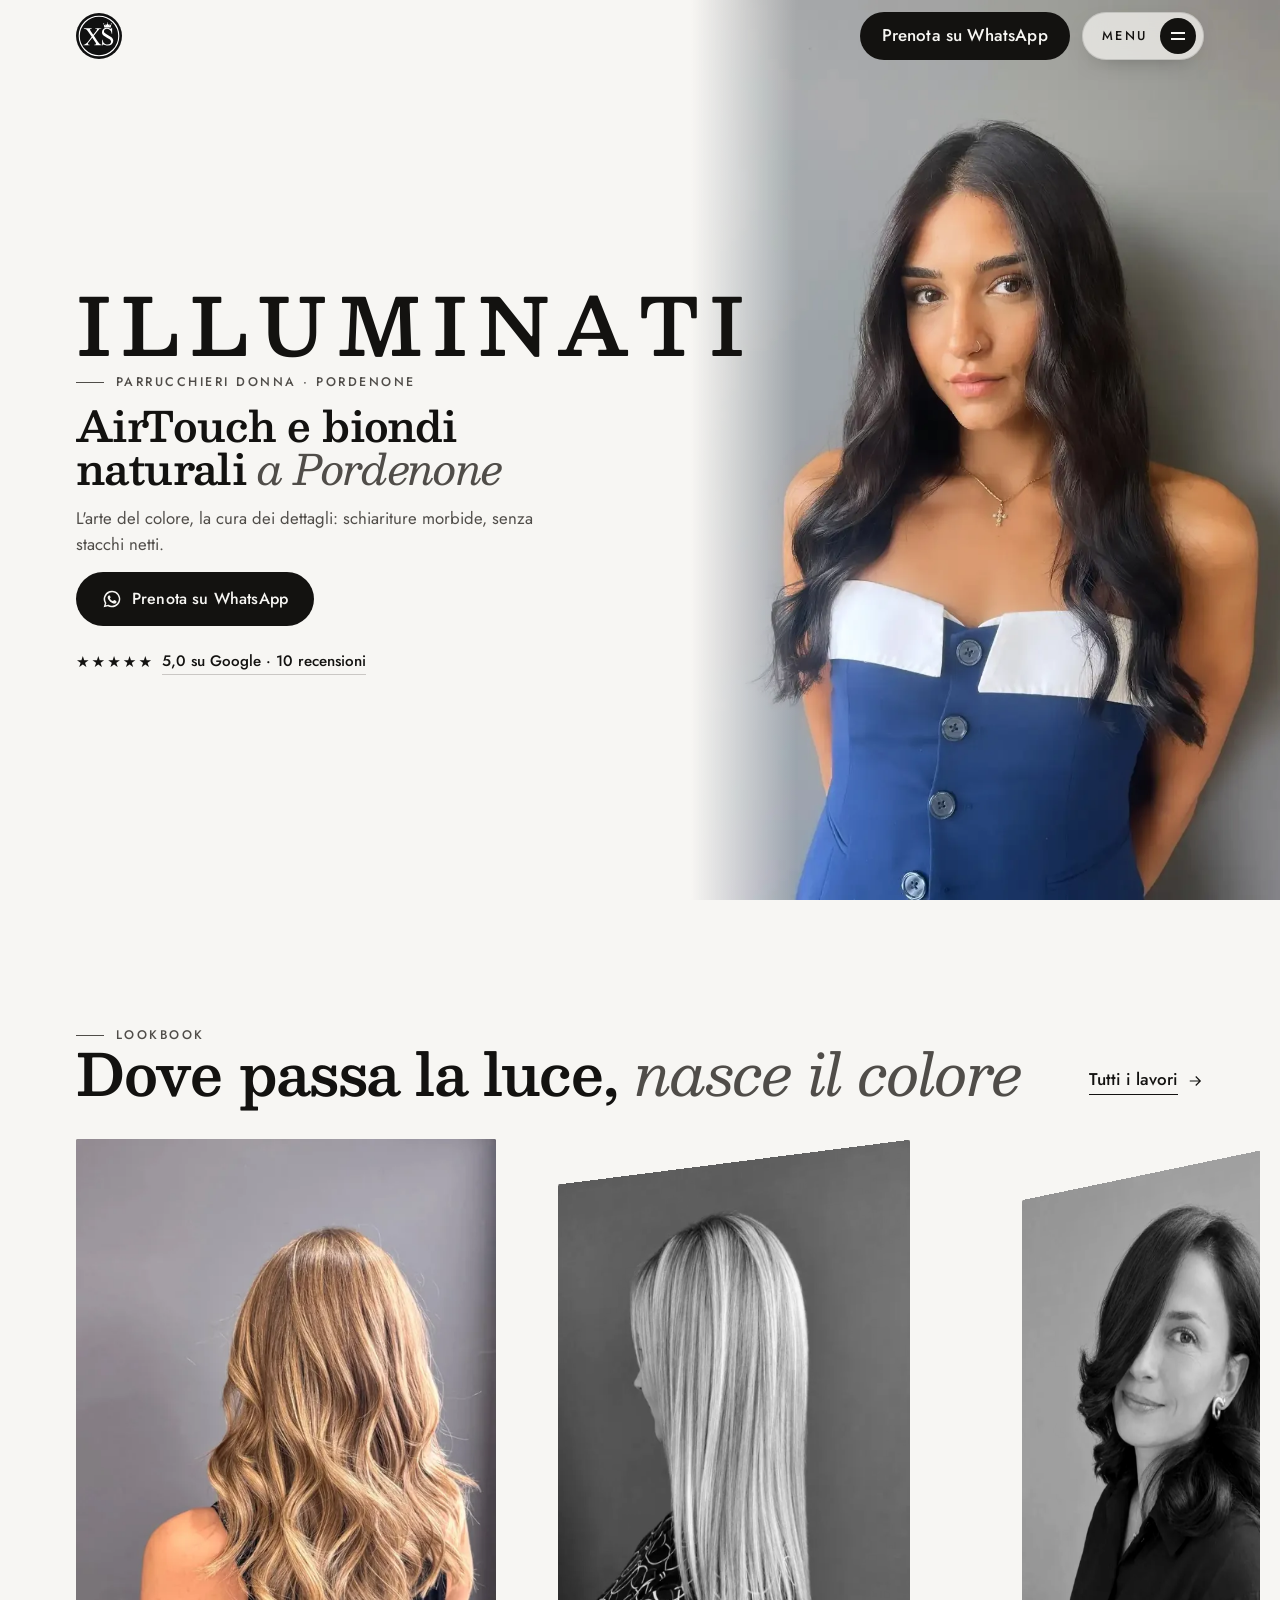
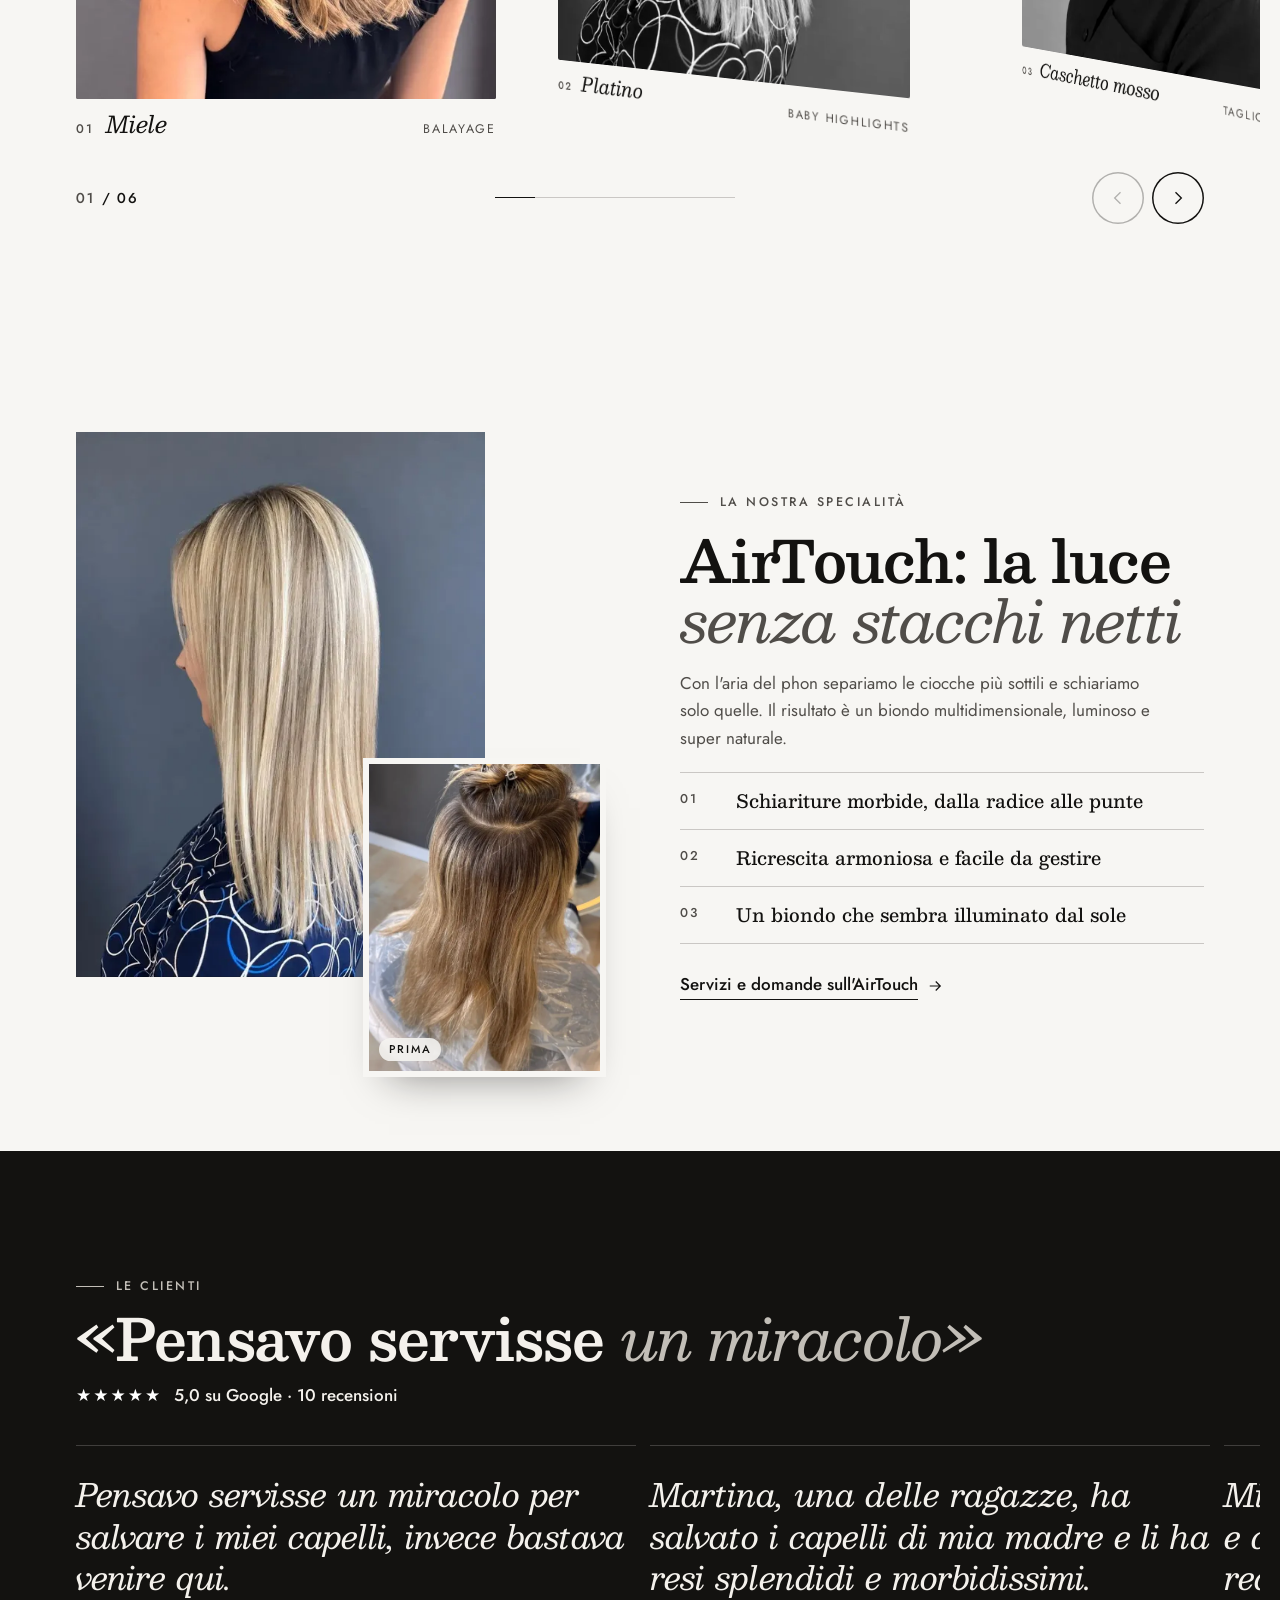
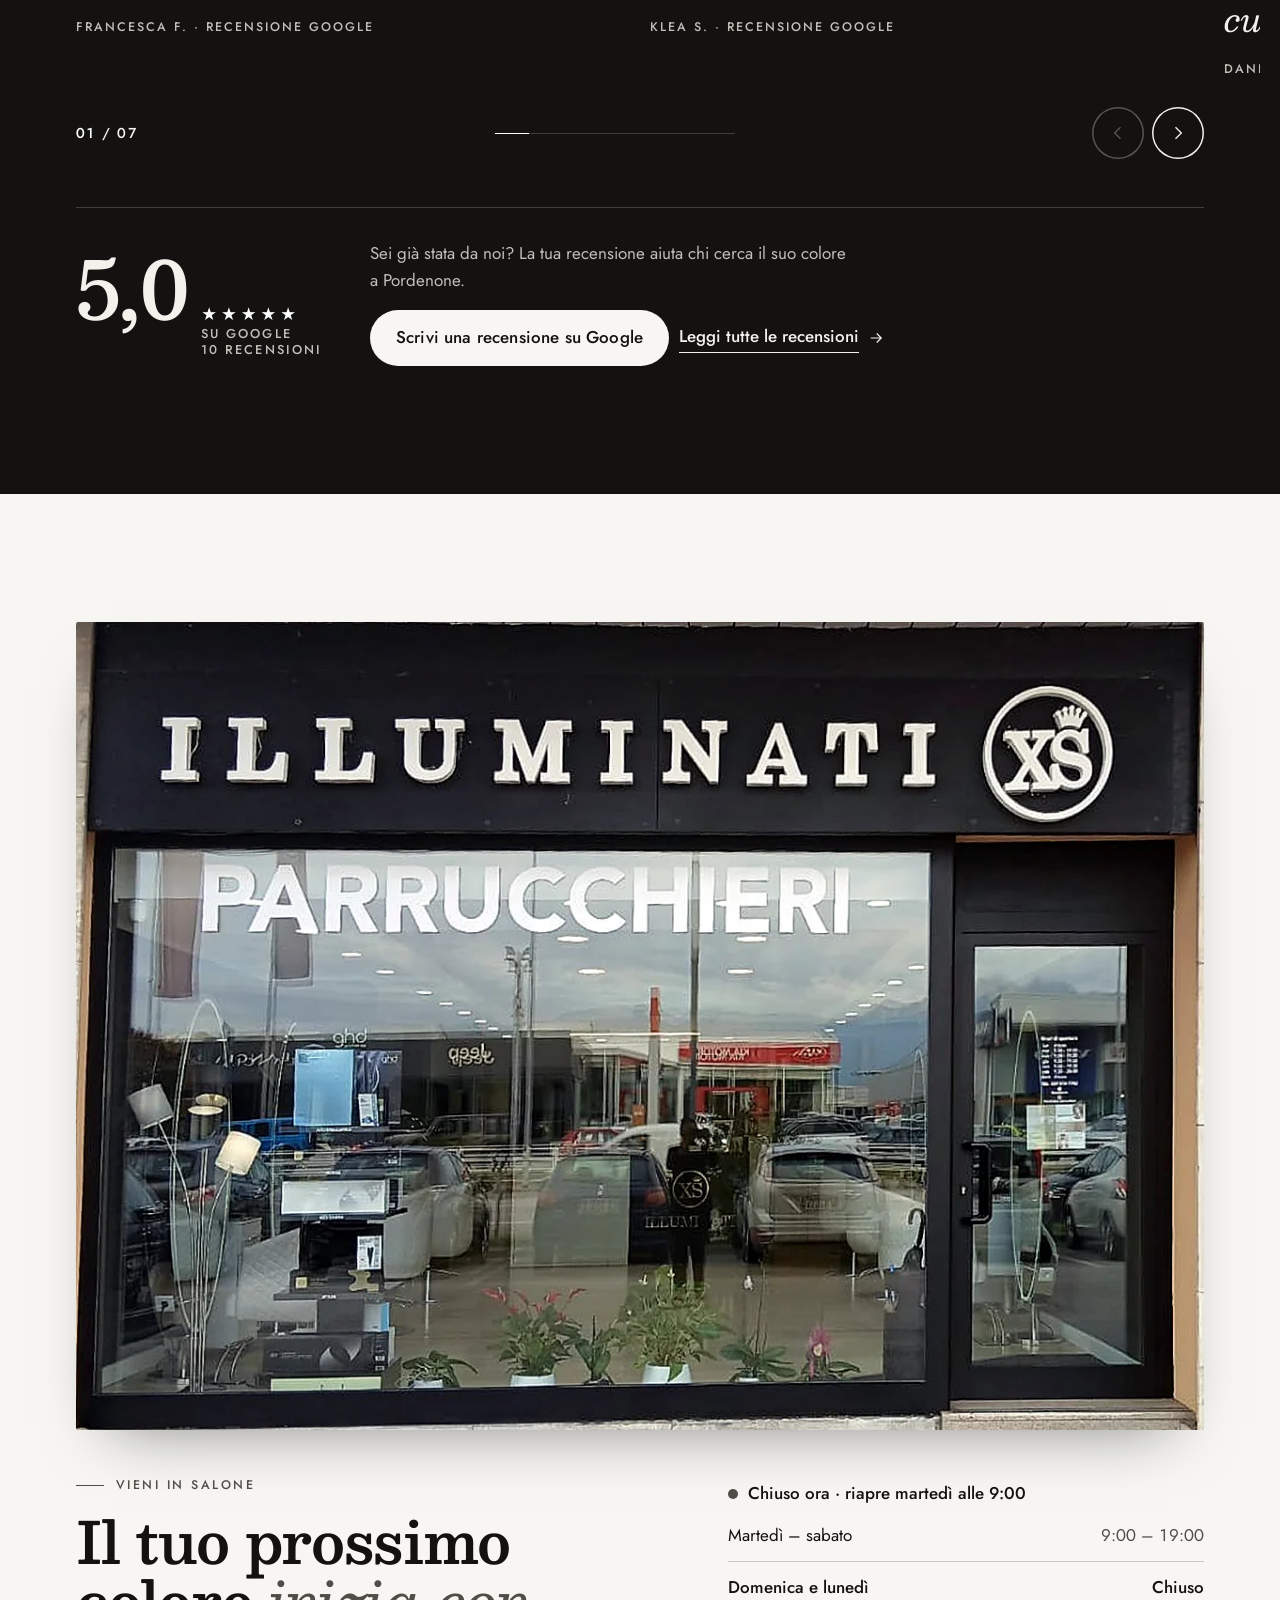
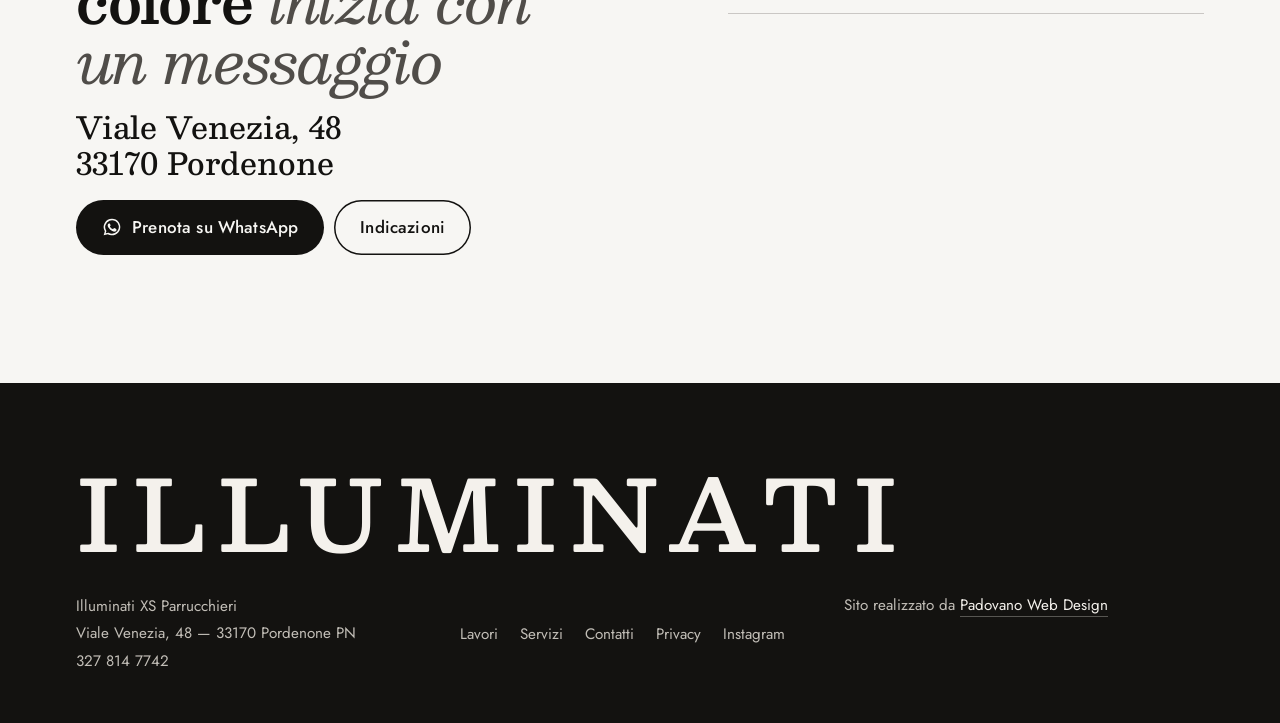
==== commit 90e034be: "Torna la foto vera della vetrina, raddrizzata e ripulita Co-Authored-By: Claude Opus 5.5 <noreply@an" ====
--- a/index.html
+++ b/index.html
@@ -174,7 +174,7 @@
 
   <section class="sec--lg visit" aria-labelledby="h-visit">
     <div class="wrap">
-      <div class="insegna rise" role="img" aria-label="L'insegna Illuminati XS di viale Venezia 48"><span class="insegna__t">Illuminati</span><img src="img/logo-xs-linea-bianca.svg" width="80" height="80" alt=""></div>
+      <img class="sign rise" src="img/vetrina-600.webp" srcset="img/vetrina-600.webp 600w, img/vetrina-1200.webp 1200w" sizes="(min-width:1240px) 1128px, 92vw" width="1200" height="860" loading="lazy" decoding="async" alt="La vetrina del salone Illuminati XS in viale Venezia 48 a Pordenone, con l'insegna e la scritta Parrucchieri">
       <div class="grid">
         <div style="display:grid;gap:18px">
           <p class="kicker rise">Vieni in salone</p>
--- a/css/blocks.css
+++ b/css/blocks.css
@@ -1,277 +1,277 @@
-/* Illuminati XS v2 — blocchi */
-
-/* ---------- testata ---------- */
-.top{position:fixed;inset:0 0 auto 0;z-index:80;transition:background-color .35s var(--ease),box-shadow .35s var(--ease),transform .45s var(--ease-spring)}
-.top .wrap{display:flex;align-items:center;justify-content:space-between;gap:16px;min-height:72px}
-.top.is-solid{background:hsl(40 22% 96% / .86);-webkit-backdrop-filter:blur(16px) saturate(160%);backdrop-filter:blur(16px) saturate(160%);box-shadow:0 1px 0 var(--line)}
-.top.is-hidden{transform:translateY(-100%)}
-.logo{display:inline-flex;align-items:center;gap:12px;text-decoration:none;min-height:44px}
-.logo img{width:46px;height:46px;transition:transform .5s var(--ease-spring)}
-@media (hover:hover){ .logo:hover img{transform:rotate(-8deg) scale(1.04)} }
-.logo b{font:700 1rem/1 var(--font-display);letter-spacing:.24em;text-transform:uppercase;opacity:0;transform:translateX(-6px);transition:opacity .35s var(--ease),transform .35s var(--ease-spring)}
-.top.is-solid .logo b{opacity:1;transform:none}
-@media (max-width:380px){ .logo b{display:none} }
-.top__right{display:flex;align-items:center;gap:12px}
-.top__book{display:none}
-@media (min-width:900px){ .top__book{display:inline-flex;min-height:46px;padding:10px 22px} }
-.menu-btn{display:inline-flex;align-items:center;gap:12px;min-height:48px;padding:6px 8px 6px 20px;border-radius:999px;border:0;cursor:pointer;font:500 .8rem/1 var(--font-body);letter-spacing:.2em;text-transform:uppercase;
-  background:hsl(40 22% 96% / .72);color:var(--ink);-webkit-backdrop-filter:blur(14px) saturate(160%);backdrop-filter:blur(14px) saturate(160%);box-shadow:inset 0 0 0 1px hsl(30 8% 7% / .12),0 8px 24px -14px hsl(30 8% 7% / .5);transition:transform .25s var(--ease)}
-.menu-btn i{position:relative;width:36px;height:36px;border-radius:50%;background:var(--ink)}
-.menu-btn i::before,.menu-btn i::after{content:"";position:absolute;left:11px;right:11px;height:1.5px;background:var(--paper);transition:transform .45s var(--ease-spring),top .45s var(--ease-spring)}
-.menu-btn i::before{top:14px}.menu-btn i::after{top:20px}
-.menu-btn[aria-expanded="true"] i::before{top:17px;transform:rotate(45deg)}
-.menu-btn[aria-expanded="true"] i::after{top:17px;transform:rotate(-45deg)}
-.menu-btn:active{transform:scale(.97)}
-
-/* ---------- menu a tutto schermo ---------- */
-.menu{position:fixed;inset:0;z-index:70;background:var(--paper);color:var(--ink);display:grid;grid-template-rows:1fr auto;padding:96px var(--gutter) calc(24px + env(safe-area-inset-bottom));
-  clip-path:circle(0 at calc(100% - 44px) 36px);visibility:hidden;transition:clip-path .7s var(--ease-spring),visibility 0s .7s}
-.menu.is-open{clip-path:circle(150% at calc(100% - 44px) 36px);visibility:visible;transition:clip-path .8s var(--ease-spring),visibility 0s}
-.menu nav ol{display:grid;gap:4px;align-content:center;height:100%;counter-reset:m}
-.menu nav a{display:grid;grid-template-columns:auto 1fr;align-items:baseline;gap:6px 18px;padding-block:10px;text-decoration:none;opacity:0;transform:translateY(24px);transition:opacity .5s var(--ease),transform .7s var(--ease-spring)}
-.menu.is-open nav a{opacity:1;transform:none;transition-delay:calc(.15s + var(--i) * 70ms)}
-.menu nav a::before{counter-increment:m;content:"0" counter(m);font:500 .8rem/1 var(--font-body);letter-spacing:.14em;color:var(--ink-2);align-self:center}
-.menu nav strong{font:600 clamp(2.4rem,11vw,5.5rem)/1 var(--font-display);letter-spacing:.06em;text-transform:uppercase;transition:color .3s var(--ease),transform .5s var(--ease-spring)}
-.menu nav small{grid-column:2;font:italic 400 1rem/1.2 var(--font-display);color:var(--ink-2)}
-.menu nav a[aria-current="page"] strong{text-decoration:underline;text-decoration-thickness:2px;text-underline-offset:.12em}
-@media (hover:hover){ .menu nav a:hover strong{transform:translateX(8px);font-style:italic;font-weight:400} }
-.menu__foot{display:grid;gap:16px;border-top:1px solid var(--line);padding-top:20px;opacity:0;transition:opacity .5s var(--ease) .1s}
-.menu.is-open .menu__foot{opacity:1;transition-delay:.45s}
-.menu__foot p{color:var(--ink-2);font-size:.95rem}
-.menu__foot .row{display:flex;flex-wrap:wrap;gap:10px}
-body.menu-open{overflow:hidden}
-
-/* ---------- copertina (home) ---------- */
-.cover{position:relative;padding-top:0}
-.cover__photo{position:relative;aspect-ratio:4/5;max-height:62svh;width:100%}
-.cover__photo .lit{position:absolute;inset:0}
-.cover__photo img{object-position:50% 18%}
-.cover__photo::after{content:"";position:absolute;inset:0;pointer-events:none;background:linear-gradient(to bottom,hsl(30 8% 7% / .18),transparent 22%,transparent 58%,var(--paper) 99%)}
-.cover__note{position:absolute;z-index:2;right:14px;top:96px;writing-mode:vertical-rl;transform:rotate(180deg);font:italic 400 .95rem/1 var(--font-display);color:var(--paper);text-shadow:0 1px 12px hsl(30 8% 7% / .55)}
-.cover__body{position:relative;z-index:2;margin-top:-.45em;font-size:40px}
-.mast{font:600 1em/.9 var(--font-display);letter-spacing:.12em;text-transform:uppercase;white-space:nowrap;margin-right:-.12em}
-.mast > span{display:inline}
-
-.cover__text{font-size:1rem;display:grid;gap:14px;padding-top:16px}
-@media (max-width:899px) and (max-height:860px){ .cover__text .lead{display:none} }
-.cover__text h1{max-width:20ch}
-.cover__text .lead{font-size:1.05rem}
-.cover__proof{display:flex;flex-wrap:wrap;align-items:center;gap:14px 22px}
-.trust{display:inline-flex;align-items:center;gap:8px;min-height:44px;text-decoration:none;font-size:.95rem;font-weight:500}
-.trust u{text-decoration:none;border-bottom:1px solid var(--line)}
-@media (min-width:900px){
-  .cover{display:grid;grid-template-columns:1fr 46%;min-height:100svh;align-items:end}
-  .cover__photo{grid-column:2;grid-row:1;height:100svh;max-height:none;aspect-ratio:auto}
-  .cover__photo::after{background:linear-gradient(to right,var(--paper) 0%,transparent 18%)}
-  .cover__body{grid-column:1 / -1;grid-row:1;align-self:center;margin:0;padding-top:72px}
-  .cover__text{max-width:520px}
-  .cover__note{right:auto;left:calc(54% + 18px)}
-}
-
-/* ---------- lookbook (carosello grande) ---------- */
-.look .head{display:grid;gap:14px;margin-bottom:var(--s4)}
-@media (min-width:900px){ .look .head{grid-template-columns:1fr auto;align-items:end} }
-.track{display:grid;grid-auto-flow:column;grid-auto-columns:min(78vw,420px);gap:14px;overflow-x:auto;overscroll-behavior-x:contain;scroll-snap-type:x mandatory;scroll-padding-inline:var(--gutter);padding:4px var(--gutter) 8px;margin-inline:calc(var(--gutter) * -1);scrollbar-width:none}
-.track::-webkit-scrollbar{display:none}
-.track > li{scroll-snap-align:start}
-.card{display:grid;gap:12px;text-decoration:none}
-.card .lit{aspect-ratio:3/4;border-radius:2px}
-.card .lit img{transition:transform 1.2s var(--ease-spring)}
-@media (hover:hover){ a.card:hover .lit img{transform:scale(1.035)} }
-.card figcaption,.card .cap{display:flex;align-items:baseline;gap:12px}
-.card .n{font:500 .78rem/1 var(--font-body);letter-spacing:.14em;color:var(--gold-ink)}
-.card strong{font:italic 400 1.45rem/1.1 var(--font-display)}
-.card small{margin-left:auto;font-size:.78rem;letter-spacing:.14em;text-transform:uppercase;color:var(--ink-2)}
-.ctrl{display:flex;align-items:center;justify-content:space-between;gap:16px;margin-top:var(--s3)}
-.count{font:500 .9rem/1 var(--font-body);letter-spacing:.1em;font-variant-numeric:tabular-nums}
-.count b{font-weight:500;color:var(--gold-ink)}
-.progress{flex:1;height:1px;background:var(--line);position:relative;max-width:240px}
-.progress i{position:absolute;inset:0 auto 0 0;width:var(--p,16%);background:var(--ink);transition:width .5s var(--ease-spring)}
-.arrows{display:flex;gap:8px}
-.arrow{width:52px;height:52px;border-radius:50%;border:0;display:grid;place-items:center;cursor:pointer;background:transparent;color:inherit;box-shadow:inset 0 0 0 1.5px currentColor;transition:background-color .25s var(--ease),color .25s var(--ease),transform .2s var(--ease)}
-.arrow svg{width:20px;height:20px}
-@media (hover:hover){ .arrow:hover:not(:disabled){background:var(--ink);color:var(--paper)} .dark .arrow:hover:not(:disabled){background:var(--on-dark);color:var(--ink)} }
-.arrow:active{transform:scale(.95)}
-.arrow:disabled{opacity:.3;cursor:default}
-.dark .progress{background:hsl(40 25% 94% / .2)} .dark .progress i{background:var(--gold)} .dark .count b{color:var(--gold)}
-
-/* ---------- AirTouch: prima/dopo editoriale ---------- */
-.air .wrap{display:grid;gap:var(--s6)}
-.air__pair{position:relative;padding-right:22%;padding-bottom:18%}
-.air__pair .after{aspect-ratio:3/4}
-.air__pair .before{position:absolute;right:0;bottom:0;width:44%;aspect-ratio:3/4;box-shadow:0 0 0 6px var(--paper),0 24px 40px -20px hsl(30 8% 7% / .5)}
-.air__pair .tag{position:absolute;z-index:3;left:10px;bottom:10px;padding:6px 10px;border-radius:999px;background:hsl(40 22% 96% / .85);-webkit-backdrop-filter:blur(8px);backdrop-filter:blur(8px);font:500 .7rem/1 var(--font-body);letter-spacing:.16em;text-transform:uppercase}
-.air__copy{display:grid;gap:20px;align-content:center}
-.points{display:grid;border-top:1px solid var(--line)}
-.points li{display:grid;grid-template-columns:44px 1fr;gap:12px;padding-block:16px;border-bottom:1px solid var(--line);font:500 1.15rem/1.3 var(--font-display)}
-.points li span{font:500 .8rem/1.6 var(--font-body);letter-spacing:.14em;color:var(--gold-ink)}
-@media (min-width:900px){ .air .wrap{grid-template-columns:1fr 1fr;gap:var(--s10);align-items:center} }
-
-/* ---------- recensioni (antracite) ---------- */
-.voices .head{display:grid;gap:14px;margin-bottom:var(--s4)}
-.voices .track{grid-auto-columns:min(86vw,560px)}
-.quote{margin:0;display:grid;gap:22px;align-content:start;padding:28px 0 0;border-top:1px solid hsl(40 25% 94% / .2);min-height:100%}
-.quote blockquote{margin:0;font:italic 400 clamp(1.4rem,5.4vw,2rem)/1.3 var(--font-display)}
-.quote figcaption{font:500 .78rem/1 var(--font-body);letter-spacing:.16em;text-transform:uppercase;color:var(--on-dark-2)}
-.voices .score{display:flex;align-items:center;gap:12px;font-weight:500}
-
-/* ---------- vieni in salone ---------- */
-.visit .sign{width:100%;height:auto;margin-bottom:var(--s6);border-radius:2px}
-.visit .grid{display:grid;gap:var(--s4)}
-@media (min-width:900px){ .visit .grid{grid-template-columns:1.2fr 1fr;gap:var(--s10);align-items:start} }
-.status{display:inline-flex;align-items:center;gap:10px;font-weight:500;min-height:32px}
-.status::before{content:"";width:10px;height:10px;border-radius:50%;background:var(--ink-2)}
-.status.is-open{color:var(--success)}
-.status.is-open::before{background:var(--success);animation:pulse 2.2s var(--ease) infinite}
-@keyframes pulse{0%{box-shadow:0 0 0 0 hsl(150 45% 28% / .45)}100%{box-shadow:0 0 0 10px hsl(150 45% 28% / 0)}}
-.hours{width:100%;border-collapse:collapse;font-variant-numeric:tabular-nums}
-.hours th,.hours td{padding:12px 0;border-bottom:1px solid var(--line);text-align:left;font-weight:400}
-.hours td{text-align:right;color:var(--ink-2)}
-.hours tr.is-today th,.hours tr.is-today td{font-weight:500;color:var(--ink)}
-.actions{display:flex;flex-wrap:wrap;gap:10px}
-.addr{font:500 clamp(1.4rem,5vw,1.9rem)/1.2 var(--font-display)}
-
-/* ---------- testata delle pagine interne ---------- */
-.phead{padding:120px 0 var(--s6)}
-.phead .wrap{display:grid;gap:16px}
-.phead h1{font-size:clamp(2.4rem,10vw,5rem);line-height:.98}
-
-/* ---------- galleria lavori ---------- */
-.chips{display:flex;gap:8px;overflow-x:auto;scrollbar-width:none;padding:2px var(--gutter);margin:0 calc(var(--gutter) * -1) var(--s4)}
-.chips::-webkit-scrollbar{display:none}
-.chip{flex:none;min-height:44px;padding:10px 18px;border-radius:999px;border:0;cursor:pointer;background:transparent;box-shadow:inset 0 0 0 1px var(--line);font-weight:500;font-size:.95rem;transition:background-color .25s var(--ease),color .25s var(--ease),box-shadow .25s var(--ease)}
-@media (hover:hover){ .chip:hover{box-shadow:inset 0 0 0 1px var(--ink)} }
-.chip[aria-pressed="true"]{background:var(--ink);color:var(--paper);box-shadow:none}
-.gallery{display:grid;grid-template-columns:1fr 1fr;gap:14px 12px}
-.gallery li{transition:opacity .4s var(--ease),transform .5s var(--ease-spring)}
-.gallery li.is-out{display:none}
-.gallery li:nth-child(4n+1){grid-column:1 / -1}
-.gallery li:nth-child(4n+1) .lit{aspect-ratio:3/4}
-.gallery .lit{aspect-ratio:3/4}
-@media (min-width:900px){
-  .gallery{grid-template-columns:repeat(3,1fr);gap:28px 20px}
-  .gallery li:nth-child(4n+1){grid-column:auto}
-  .gallery li:nth-child(3n+2){transform:translateY(48px)}
-}
-.compare-wrap{display:grid;gap:var(--s4);align-items:center}
-@media (min-width:900px){ .compare-wrap{grid-template-columns:1fr 1fr;gap:var(--s10)} }
-.compare{position:relative;width:min(100%,460px);aspect-ratio:3/4;overflow:hidden;touch-action:pan-y;user-select:none;-webkit-user-select:none;cursor:ew-resize;margin-inline:auto}
-.compare img{position:absolute;inset:0;width:100%;height:100%;object-fit:cover;pointer-events:none}
-.compare .after{clip-path:inset(0 0 0 var(--pos,50%))}
-.compare .t{position:absolute;bottom:12px;z-index:2;padding:6px 10px;border-radius:999px;background:hsl(40 22% 96% / .85);font:500 .7rem/1 var(--font-body);letter-spacing:.16em;text-transform:uppercase;pointer-events:none}
-.compare .t.b{left:12px}.compare .t.a{right:12px}
-.compare .handle{position:absolute;top:0;bottom:0;left:var(--pos,50%);width:48px;margin-left:-24px;border:0;background:transparent;display:grid;place-items:center;cursor:ew-resize;touch-action:none}
-.compare .handle::before{content:"";position:absolute;top:0;bottom:0;left:50%;width:2px;margin-left:-1px;background:#fff;box-shadow:0 0 22px 6px hsl(0 0% 100% / .7)}
-.compare .handle span{position:relative;width:44px;height:44px;border-radius:50%;background:var(--paper);display:grid;place-items:center;box-shadow:0 6px 18px hsl(30 8% 7% / .35)}
-.compare .handle svg{width:22px;height:22px}
-.compare .handle:focus-visible{outline:none}.compare .handle:focus-visible span{outline:3px solid var(--focus);outline-offset:3px}
-
-/* ---------- servizi ---------- */
-.svc{display:grid;border-top:1px solid var(--line)}
-.svc details{border-bottom:1px solid var(--line)}
-.svc summary{list-style:none;cursor:pointer;display:grid;grid-template-columns:40px 1fr 40px;align-items:center;gap:12px;min-height:76px;padding-block:14px}
-.svc summary::-webkit-details-marker{display:none}
-.svc summary .n{font:500 .8rem/1 var(--font-body);letter-spacing:.14em;color:var(--gold-ink)}
-.svc summary strong{font:600 clamp(1.4rem,5.6vw,2.2rem)/1.1 var(--font-display);transition:transform .45s var(--ease-spring)}
-.svc summary .pm{width:40px;height:40px;border-radius:50%;box-shadow:inset 0 0 0 1.5px var(--ink);position:relative;transition:background-color .25s var(--ease)}
-.svc summary .pm::before,.svc summary .pm::after{content:"";position:absolute;left:13px;right:13px;top:19px;height:1.5px;background:var(--ink);transition:transform .45s var(--ease-spring),background-color .25s var(--ease)}
-.svc summary .pm::after{transform:rotate(90deg)}
-.svc details[open] .pm{background:var(--ink)}
-.svc details[open] .pm::before,.svc details[open] .pm::after{background:var(--paper);transform:rotate(180deg)}
-@media (hover:hover){ .svc summary:hover strong{transform:translateX(6px)} }
-.svc .body{display:grid;grid-template-columns:1fr;gap:16px;padding:0 0 24px 52px}
-.svc .body p{color:var(--ink-2);max-width:56ch}
-.svc .body .lit{width:min(220px,60%);aspect-ratio:3/4}
-@media (min-width:900px){ .svc .body{grid-template-columns:1fr 220px;align-items:start} .svc .body .lit{width:100%} }
-.faq{display:grid;border-top:1px solid hsl(40 25% 94% / .2)}
-.faq details{border-bottom:1px solid hsl(40 25% 94% / .2)}
-.faq summary{list-style:none;cursor:pointer;display:flex;justify-content:space-between;gap:16px;align-items:center;min-height:68px;padding-block:14px;font:500 1.2rem/1.3 var(--font-display)}
-.faq summary::-webkit-details-marker{display:none}
-.faq summary::after{content:"+";font:400 1.6rem/1 var(--font-body);color:var(--gold);transition:transform .45s var(--ease-spring)}
-.faq details[open] summary::after{transform:rotate(45deg)}
-.faq p{padding:0 0 22px;color:var(--on-dark-2);max-width:60ch}
-
-/* ---------- contatti ---------- */
-.contact .grid{display:grid;gap:var(--s6)}
-@media (min-width:900px){ .contact .grid{grid-template-columns:1fr 1fr;gap:var(--s10)} }
-.info{display:grid;gap:22px;align-content:start}
-.info dl{display:grid;gap:22px;margin:0}
-.info dt{font:500 .75rem/1 var(--font-body);letter-spacing:.2em;text-transform:uppercase;color:var(--ink-2);margin-bottom:8px}
-.info dd{margin:0;font:500 1.35rem/1.35 var(--font-display)}
-.info dd a{text-decoration:none;border-bottom:1px solid var(--line)}
-.form{display:grid;gap:20px;padding:28px 22px;background:#fff;border-radius:2px;box-shadow:0 30px 60px -40px hsl(30 8% 7% / .45)}
-.form h2{font-size:1.8rem}
-.field{display:grid;gap:8px}
-.field label{font-weight:500}
-.field input,.field select,.field textarea{width:100%;min-height:52px;padding:12px 14px;border:0;border-bottom:1.5px solid var(--ink-2);border-radius:0;background:transparent;transition:border-color .25s var(--ease),background-color .25s var(--ease)}
-.field textarea{min-height:96px;resize:vertical}
-.field select{appearance:none;-webkit-appearance:none;background-image:linear-gradient(45deg,transparent 50%,var(--ink) 50%),linear-gradient(135deg,var(--ink) 50%,transparent 50%);background-position:calc(100% - 18px) 55%,calc(100% - 12px) 55%;background-size:6px 6px;background-repeat:no-repeat}
-.field input:focus-visible,.field select:focus-visible,.field textarea:focus-visible{outline:none;border-bottom-color:var(--focus);background:hsl(30 8% 7% / .04)}
-.field .err{color:var(--error);font-size:.9rem}
-.field [aria-invalid="true"]{border-bottom-color:var(--error)}
-.form .note{font-size:.88rem;color:var(--ink-2)}
-.form .note a{color:inherit}
-.form .btn{width:100%}
-
-/* ---------- piede ---------- */
-.foot{background:var(--ink);color:var(--on-dark-2);padding-block:var(--s10) var(--s6);font-size:.95rem}
-.foot .wrap{display:grid;gap:var(--s4)}
-.foot .big{font:600 40px/1 var(--font-display);letter-spacing:.12em;text-transform:uppercase;color:var(--on-dark);white-space:nowrap;margin-right:-.12em}
-.foot address{font-style:normal;line-height:1.8}
-.foot a{text-decoration:none}
-@media (hover:hover){ .foot a:hover{color:var(--on-dark)} }
-.foot .links{display:flex;flex-wrap:wrap;gap:4px 22px}
-.foot .links a{display:inline-flex;min-height:44px;align-items:center}
-.foot .credit a{color:var(--on-dark);border-bottom:1px solid hsl(40 25% 94% / .3)}
-@media (min-width:900px){ .foot .cols{display:grid;grid-template-columns:repeat(3,1fr);gap:var(--s4)} }
-.foot .cols{display:grid;gap:var(--s3)}
-
-/* ---------- barra fissa mobile ---------- */
-.bar{position:fixed;left:10px;right:10px;bottom:calc(8px + env(safe-area-inset-bottom));z-index:60;display:grid;grid-template-columns:1fr 1.5fr;gap:6px;padding:6px;border-radius:999px;background:hsl(30 8% 7% / .88);-webkit-backdrop-filter:blur(14px);backdrop-filter:blur(14px);box-shadow:0 18px 40px -16px hsl(30 8% 7% / .6)}
-.bar .btn{min-height:48px;padding:10px 14px}
-.bar .btn--line{color:var(--on-dark);box-shadow:none}
-@media (min-width:900px){ .bar{display:none} }
-body.menu-open .bar{display:none}
-
-/* ---------- prosa (privacy, 404) ---------- */
-.prose{display:grid;gap:14px;max-width:68ch;color:var(--ink-2)}
-.prose h2{font-size:1.4rem;color:var(--ink);margin-top:18px}
-
-/* ---------- 3D: insegna che si monta, copertina che si inclina, coverflow ---------- */
-.cover__photo{overflow:clip}
-.cover__photo .tilt{position:absolute;inset:0;transform:perspective(1100px) rotateX(var(--rx,0deg)) rotateY(var(--ry,0deg)) translateZ(var(--tz,0px)) scale(var(--sc,1));transform-origin:50% 100%}
-.cover__photo .lit{position:absolute;inset:0}
-.cover__photo .sheen{position:absolute;inset:0;z-index:2;pointer-events:none;mix-blend-mode:soft-light;opacity:var(--so,0);background:radial-gradient(circle at var(--mx,50%) var(--my,30%),hsl(0 0% 100% / .6),transparent 45%);transition:opacity .4s var(--ease)}
-
-.mast .ch{display:inline-block;transform-origin:50% 100%}
-.js .mast .ch{opacity:0;transform:perspective(600px) rotateX(-92deg) translateY(.08em)}
-.mast.is-up .ch{opacity:1;transform:none;transition:transform 1.1s cubic-bezier(.2,1.3,.35,1),opacity .4s var(--ease);transition-delay:calc(var(--k) * 55ms)}
-.mast .ch.gold{color:var(--gold-ink)}
-
-
-.coverflow .card{transform:perspective(1000px) rotateY(var(--cy,0deg)) scale(var(--cs,1));transform-origin:50% 50%;transition:transform .12s linear}
-@media (prefers-reduced-motion:reduce){
-  .js .mast .ch{opacity:1;transform:none}
-  .cover__photo .tilt,.coverflow .card{transform:none!important}
-}
-@media (min-width:900px){ .cover__body{max-width:none;padding-inline:max(var(--gutter),calc((100vw - var(--max)) / 2 + var(--gutter)))} }
-
-.review-cta{display:grid;gap:18px;align-items:center;margin-top:var(--s6);padding-top:var(--s4);border-top:1px solid hsl(40 25% 94% / .2)}
-.big5-old{font:700 clamp(5rem,26vw,9rem)/.8 var(--font-display);letter-spacing:-.04em;color:transparent;-webkit-text-stroke:1.5px var(--gold);background:linear-gradient(100deg,transparent 40%,hsl(0 0% 100% / .6) 50%,transparent 60%) 120% 0/250% 100% no-repeat;-webkit-background-clip:text;background-clip:text;animation:shine 4s var(--ease) infinite 1s}
-@keyframes shine{0%{background-position:120% 0}60%,100%{background-position:-60% 0}}
-@media (min-width:900px){ .review-cta{grid-template-columns:auto 1fr;gap:var(--s6)} }
-
-.review-cta .score-big{display:flex;align-items:baseline;gap:14px;font:600 clamp(3rem,14vw,5rem)/1 var(--font-display);letter-spacing:-.02em}
-.review-cta .score-big small{font:500 .8rem/1.3 var(--font-body);letter-spacing:.16em;text-transform:uppercase;color:var(--on-dark-2)}
-.review-cta .score-big .stars{font-size:1.1rem;color:#fff;letter-spacing:4px;display:block}
-
-/* insegna ricostruita: pannello nero, lettere in rilievo, luce che passa */
-.insegna{position:relative;overflow:hidden;display:flex;align-items:center;justify-content:center;gap:4%;padding:7% 6%;margin-bottom:var(--s6);
-  background:linear-gradient(180deg,hsl(0 0% 13%),hsl(0 0% 8%) 60%,hsl(0 0% 6%));border-radius:3px;
-  box-shadow:inset 0 1px 0 hsl(0 0% 100% / .08),0 30px 50px -30px hsl(0 0% 0% / .7)}
-.insegna::before{content:"";position:absolute;inset:0;background:repeating-linear-gradient(90deg,transparent 0 49.6%,hsl(0 0% 100% / .03) 49.6% 50%);pointer-events:none}
-.insegna__t{font:600 40px/1 var(--font-display);letter-spacing:.2em;margin-right:-.2em;text-transform:uppercase;color:hsl(0 0% 97%);white-space:nowrap;
-  text-shadow:1px 1px 0 hsl(0 0% 80%),2px 2px 0 hsl(0 0% 70%),3px 3px 0 hsl(0 0% 58%),4px 5px 2px hsl(0 0% 0% / .5),8px 12px 16px hsl(0 0% 0% / .55)}
-.insegna img{width:clamp(44px,12vw,110px);height:auto;flex:none;filter:drop-shadow(3px 4px 3px hsl(0 0% 0% / .6))}
-.insegna::after{content:"";position:absolute;top:-20%;bottom:-20%;left:-30%;width:22%;transform:skewX(-18deg);background:linear-gradient(90deg,transparent,hsl(0 0% 100% / .14),transparent);animation:sweep 6s var(--ease) infinite 1.5s;pointer-events:none}
-@keyframes sweep{0%{left:-30%}35%,100%{left:120%}}
+/* Illuminati XS v2 — blocchi */
+
+/* ---------- testata ---------- */
+.top{position:fixed;inset:0 0 auto 0;z-index:80;transition:background-color .35s var(--ease),box-shadow .35s var(--ease),transform .45s var(--ease-spring)}
+.top .wrap{display:flex;align-items:center;justify-content:space-between;gap:16px;min-height:72px}
+.top.is-solid{background:hsl(40 22% 96% / .86);-webkit-backdrop-filter:blur(16px) saturate(160%);backdrop-filter:blur(16px) saturate(160%);box-shadow:0 1px 0 var(--line)}
+.top.is-hidden{transform:translateY(-100%)}
+.logo{display:inline-flex;align-items:center;gap:12px;text-decoration:none;min-height:44px}
+.logo img{width:46px;height:46px;transition:transform .5s var(--ease-spring)}
+@media (hover:hover){ .logo:hover img{transform:rotate(-8deg) scale(1.04)} }
+.logo b{font:700 1rem/1 var(--font-display);letter-spacing:.24em;text-transform:uppercase;opacity:0;transform:translateX(-6px);transition:opacity .35s var(--ease),transform .35s var(--ease-spring)}
+.top.is-solid .logo b{opacity:1;transform:none}
+@media (max-width:380px){ .logo b{display:none} }
+.top__right{display:flex;align-items:center;gap:12px}
+.top__book{display:none}
+@media (min-width:900px){ .top__book{display:inline-flex;min-height:46px;padding:10px 22px} }
+.menu-btn{display:inline-flex;align-items:center;gap:12px;min-height:48px;padding:6px 8px 6px 20px;border-radius:999px;border:0;cursor:pointer;font:500 .8rem/1 var(--font-body);letter-spacing:.2em;text-transform:uppercase;
+  background:hsl(40 22% 96% / .72);color:var(--ink);-webkit-backdrop-filter:blur(14px) saturate(160%);backdrop-filter:blur(14px) saturate(160%);box-shadow:inset 0 0 0 1px hsl(30 8% 7% / .12),0 8px 24px -14px hsl(30 8% 7% / .5);transition:transform .25s var(--ease)}
+.menu-btn i{position:relative;width:36px;height:36px;border-radius:50%;background:var(--ink)}
+.menu-btn i::before,.menu-btn i::after{content:"";position:absolute;left:11px;right:11px;height:1.5px;background:var(--paper);transition:transform .45s var(--ease-spring),top .45s var(--ease-spring)}
+.menu-btn i::before{top:14px}.menu-btn i::after{top:20px}
+.menu-btn[aria-expanded="true"] i::before{top:17px;transform:rotate(45deg)}
+.menu-btn[aria-expanded="true"] i::after{top:17px;transform:rotate(-45deg)}
+.menu-btn:active{transform:scale(.97)}
+
+/* ---------- menu a tutto schermo ---------- */
+.menu{position:fixed;inset:0;z-index:70;background:var(--paper);color:var(--ink);display:grid;grid-template-rows:1fr auto;padding:96px var(--gutter) calc(24px + env(safe-area-inset-bottom));
+  clip-path:circle(0 at calc(100% - 44px) 36px);visibility:hidden;transition:clip-path .7s var(--ease-spring),visibility 0s .7s}
+.menu.is-open{clip-path:circle(150% at calc(100% - 44px) 36px);visibility:visible;transition:clip-path .8s var(--ease-spring),visibility 0s}
+.menu nav ol{display:grid;gap:4px;align-content:center;height:100%;counter-reset:m}
+.menu nav a{display:grid;grid-template-columns:auto 1fr;align-items:baseline;gap:6px 18px;padding-block:10px;text-decoration:none;opacity:0;transform:translateY(24px);transition:opacity .5s var(--ease),transform .7s var(--ease-spring)}
+.menu.is-open nav a{opacity:1;transform:none;transition-delay:calc(.15s + var(--i) * 70ms)}
+.menu nav a::before{counter-increment:m;content:"0" counter(m);font:500 .8rem/1 var(--font-body);letter-spacing:.14em;color:var(--ink-2);align-self:center}
+.menu nav strong{font:600 clamp(2.4rem,11vw,5.5rem)/1 var(--font-display);letter-spacing:.06em;text-transform:uppercase;transition:color .3s var(--ease),transform .5s var(--ease-spring)}
+.menu nav small{grid-column:2;font:italic 400 1rem/1.2 var(--font-display);color:var(--ink-2)}
+.menu nav a[aria-current="page"] strong{text-decoration:underline;text-decoration-thickness:2px;text-underline-offset:.12em}
+@media (hover:hover){ .menu nav a:hover strong{transform:translateX(8px);font-style:italic;font-weight:400} }
+.menu__foot{display:grid;gap:16px;border-top:1px solid var(--line);padding-top:20px;opacity:0;transition:opacity .5s var(--ease) .1s}
+.menu.is-open .menu__foot{opacity:1;transition-delay:.45s}
+.menu__foot p{color:var(--ink-2);font-size:.95rem}
+.menu__foot .row{display:flex;flex-wrap:wrap;gap:10px}
+body.menu-open{overflow:hidden}
+
+/* ---------- copertina (home) ---------- */
+.cover{position:relative;padding-top:0}
+.cover__photo{position:relative;aspect-ratio:4/5;max-height:62svh;width:100%}
+.cover__photo .lit{position:absolute;inset:0}
+.cover__photo img{object-position:50% 18%}
+.cover__photo::after{content:"";position:absolute;inset:0;pointer-events:none;background:linear-gradient(to bottom,hsl(30 8% 7% / .18),transparent 22%,transparent 58%,var(--paper) 99%)}
+.cover__note{position:absolute;z-index:2;right:14px;top:96px;writing-mode:vertical-rl;transform:rotate(180deg);font:italic 400 .95rem/1 var(--font-display);color:var(--paper);text-shadow:0 1px 12px hsl(30 8% 7% / .55)}
+.cover__body{position:relative;z-index:2;margin-top:-.45em;font-size:40px}
+.mast{font:600 1em/.9 var(--font-display);letter-spacing:.12em;text-transform:uppercase;white-space:nowrap;margin-right:-.12em}
+.mast > span{display:inline}
+
+.cover__text{font-size:1rem;display:grid;gap:14px;padding-top:16px}
+@media (max-width:899px) and (max-height:860px){ .cover__text .lead{display:none} }
+.cover__text h1{max-width:20ch}
+.cover__text .lead{font-size:1.05rem}
+.cover__proof{display:flex;flex-wrap:wrap;align-items:center;gap:14px 22px}
+.trust{display:inline-flex;align-items:center;gap:8px;min-height:44px;text-decoration:none;font-size:.95rem;font-weight:500}
+.trust u{text-decoration:none;border-bottom:1px solid var(--line)}
+@media (min-width:900px){
+  .cover{display:grid;grid-template-columns:1fr 46%;min-height:100svh;align-items:end}
+  .cover__photo{grid-column:2;grid-row:1;height:100svh;max-height:none;aspect-ratio:auto}
+  .cover__photo::after{background:linear-gradient(to right,var(--paper) 0%,transparent 18%)}
+  .cover__body{grid-column:1 / -1;grid-row:1;align-self:center;margin:0;padding-top:72px}
+  .cover__text{max-width:520px}
+  .cover__note{right:auto;left:calc(54% + 18px)}
+}
+
+/* ---------- lookbook (carosello grande) ---------- */
+.look .head{display:grid;gap:14px;margin-bottom:var(--s4)}
+@media (min-width:900px){ .look .head{grid-template-columns:1fr auto;align-items:end} }
+.track{display:grid;grid-auto-flow:column;grid-auto-columns:min(78vw,420px);gap:14px;overflow-x:auto;overscroll-behavior-x:contain;scroll-snap-type:x mandatory;scroll-padding-inline:var(--gutter);padding:4px var(--gutter) 8px;margin-inline:calc(var(--gutter) * -1);scrollbar-width:none}
+.track::-webkit-scrollbar{display:none}
+.track > li{scroll-snap-align:start}
+.card{display:grid;gap:12px;text-decoration:none}
+.card .lit{aspect-ratio:3/4;border-radius:2px}
+.card .lit img{transition:transform 1.2s var(--ease-spring)}
+@media (hover:hover){ a.card:hover .lit img{transform:scale(1.035)} }
+.card figcaption,.card .cap{display:flex;align-items:baseline;gap:12px}
+.card .n{font:500 .78rem/1 var(--font-body);letter-spacing:.14em;color:var(--gold-ink)}
+.card strong{font:italic 400 1.45rem/1.1 var(--font-display)}
+.card small{margin-left:auto;font-size:.78rem;letter-spacing:.14em;text-transform:uppercase;color:var(--ink-2)}
+.ctrl{display:flex;align-items:center;justify-content:space-between;gap:16px;margin-top:var(--s3)}
+.count{font:500 .9rem/1 var(--font-body);letter-spacing:.1em;font-variant-numeric:tabular-nums}
+.count b{font-weight:500;color:var(--gold-ink)}
+.progress{flex:1;height:1px;background:var(--line);position:relative;max-width:240px}
+.progress i{position:absolute;inset:0 auto 0 0;width:var(--p,16%);background:var(--ink);transition:width .5s var(--ease-spring)}
+.arrows{display:flex;gap:8px}
+.arrow{width:52px;height:52px;border-radius:50%;border:0;display:grid;place-items:center;cursor:pointer;background:transparent;color:inherit;box-shadow:inset 0 0 0 1.5px currentColor;transition:background-color .25s var(--ease),color .25s var(--ease),transform .2s var(--ease)}
+.arrow svg{width:20px;height:20px}
+@media (hover:hover){ .arrow:hover:not(:disabled){background:var(--ink);color:var(--paper)} .dark .arrow:hover:not(:disabled){background:var(--on-dark);color:var(--ink)} }
+.arrow:active{transform:scale(.95)}
+.arrow:disabled{opacity:.3;cursor:default}
+.dark .progress{background:hsl(40 25% 94% / .2)} .dark .progress i{background:var(--gold)} .dark .count b{color:var(--gold)}
+
+/* ---------- AirTouch: prima/dopo editoriale ---------- */
+.air .wrap{display:grid;gap:var(--s6)}
+.air__pair{position:relative;padding-right:22%;padding-bottom:18%}
+.air__pair .after{aspect-ratio:3/4}
+.air__pair .before{position:absolute;right:0;bottom:0;width:44%;aspect-ratio:3/4;box-shadow:0 0 0 6px var(--paper),0 24px 40px -20px hsl(30 8% 7% / .5)}
+.air__pair .tag{position:absolute;z-index:3;left:10px;bottom:10px;padding:6px 10px;border-radius:999px;background:hsl(40 22% 96% / .85);-webkit-backdrop-filter:blur(8px);backdrop-filter:blur(8px);font:500 .7rem/1 var(--font-body);letter-spacing:.16em;text-transform:uppercase}
+.air__copy{display:grid;gap:20px;align-content:center}
+.points{display:grid;border-top:1px solid var(--line)}
+.points li{display:grid;grid-template-columns:44px 1fr;gap:12px;padding-block:16px;border-bottom:1px solid var(--line);font:500 1.15rem/1.3 var(--font-display)}
+.points li span{font:500 .8rem/1.6 var(--font-body);letter-spacing:.14em;color:var(--gold-ink)}
+@media (min-width:900px){ .air .wrap{grid-template-columns:1fr 1fr;gap:var(--s10);align-items:center} }
+
+/* ---------- recensioni (antracite) ---------- */
+.voices .head{display:grid;gap:14px;margin-bottom:var(--s4)}
+.voices .track{grid-auto-columns:min(86vw,560px)}
+.quote{margin:0;display:grid;gap:22px;align-content:start;padding:28px 0 0;border-top:1px solid hsl(40 25% 94% / .2);min-height:100%}
+.quote blockquote{margin:0;font:italic 400 clamp(1.4rem,5.4vw,2rem)/1.3 var(--font-display)}
+.quote figcaption{font:500 .78rem/1 var(--font-body);letter-spacing:.16em;text-transform:uppercase;color:var(--on-dark-2)}
+.voices .score{display:flex;align-items:center;gap:12px;font-weight:500}
+
+/* ---------- vieni in salone ---------- */
+.visit .sign{width:100%;height:auto;margin-bottom:var(--s6);border-radius:2px;box-shadow:0 30px 60px -36px hsl(30 8% 7% / .55)}
+.visit .grid{display:grid;gap:var(--s4)}
+@media (min-width:900px){ .visit .grid{grid-template-columns:1.2fr 1fr;gap:var(--s10);align-items:start} }
+.status{display:inline-flex;align-items:center;gap:10px;font-weight:500;min-height:32px}
+.status::before{content:"";width:10px;height:10px;border-radius:50%;background:var(--ink-2)}
+.status.is-open{color:var(--success)}
+.status.is-open::before{background:var(--success);animation:pulse 2.2s var(--ease) infinite}
+@keyframes pulse{0%{box-shadow:0 0 0 0 hsl(150 45% 28% / .45)}100%{box-shadow:0 0 0 10px hsl(150 45% 28% / 0)}}
+.hours{width:100%;border-collapse:collapse;font-variant-numeric:tabular-nums}
+.hours th,.hours td{padding:12px 0;border-bottom:1px solid var(--line);text-align:left;font-weight:400}
+.hours td{text-align:right;color:var(--ink-2)}
+.hours tr.is-today th,.hours tr.is-today td{font-weight:500;color:var(--ink)}
+.actions{display:flex;flex-wrap:wrap;gap:10px}
+.addr{font:500 clamp(1.4rem,5vw,1.9rem)/1.2 var(--font-display)}
+
+/* ---------- testata delle pagine interne ---------- */
+.phead{padding:120px 0 var(--s6)}
+.phead .wrap{display:grid;gap:16px}
+.phead h1{font-size:clamp(2.4rem,10vw,5rem);line-height:.98}
+
+/* ---------- galleria lavori ---------- */
+.chips{display:flex;gap:8px;overflow-x:auto;scrollbar-width:none;padding:2px var(--gutter);margin:0 calc(var(--gutter) * -1) var(--s4)}
+.chips::-webkit-scrollbar{display:none}
+.chip{flex:none;min-height:44px;padding:10px 18px;border-radius:999px;border:0;cursor:pointer;background:transparent;box-shadow:inset 0 0 0 1px var(--line);font-weight:500;font-size:.95rem;transition:background-color .25s var(--ease),color .25s var(--ease),box-shadow .25s var(--ease)}
+@media (hover:hover){ .chip:hover{box-shadow:inset 0 0 0 1px var(--ink)} }
+.chip[aria-pressed="true"]{background:var(--ink);color:var(--paper);box-shadow:none}
+.gallery{display:grid;grid-template-columns:1fr 1fr;gap:14px 12px}
+.gallery li{transition:opacity .4s var(--ease),transform .5s var(--ease-spring)}
+.gallery li.is-out{display:none}
+.gallery li:nth-child(4n+1){grid-column:1 / -1}
+.gallery li:nth-child(4n+1) .lit{aspect-ratio:3/4}
+.gallery .lit{aspect-ratio:3/4}
+@media (min-width:900px){
+  .gallery{grid-template-columns:repeat(3,1fr);gap:28px 20px}
+  .gallery li:nth-child(4n+1){grid-column:auto}
+  .gallery li:nth-child(3n+2){transform:translateY(48px)}
+}
+.compare-wrap{display:grid;gap:var(--s4);align-items:center}
+@media (min-width:900px){ .compare-wrap{grid-template-columns:1fr 1fr;gap:var(--s10)} }
+.compare{position:relative;width:min(100%,460px);aspect-ratio:3/4;overflow:hidden;touch-action:pan-y;user-select:none;-webkit-user-select:none;cursor:ew-resize;margin-inline:auto}
+.compare img{position:absolute;inset:0;width:100%;height:100%;object-fit:cover;pointer-events:none}
+.compare .after{clip-path:inset(0 0 0 var(--pos,50%))}
+.compare .t{position:absolute;bottom:12px;z-index:2;padding:6px 10px;border-radius:999px;background:hsl(40 22% 96% / .85);font:500 .7rem/1 var(--font-body);letter-spacing:.16em;text-transform:uppercase;pointer-events:none}
+.compare .t.b{left:12px}.compare .t.a{right:12px}
+.compare .handle{position:absolute;top:0;bottom:0;left:var(--pos,50%);width:48px;margin-left:-24px;border:0;background:transparent;display:grid;place-items:center;cursor:ew-resize;touch-action:none}
+.compare .handle::before{content:"";position:absolute;top:0;bottom:0;left:50%;width:2px;margin-left:-1px;background:#fff;box-shadow:0 0 22px 6px hsl(0 0% 100% / .7)}
+.compare .handle span{position:relative;width:44px;height:44px;border-radius:50%;background:var(--paper);display:grid;place-items:center;box-shadow:0 6px 18px hsl(30 8% 7% / .35)}
+.compare .handle svg{width:22px;height:22px}
+.compare .handle:focus-visible{outline:none}.compare .handle:focus-visible span{outline:3px solid var(--focus);outline-offset:3px}
+
+/* ---------- servizi ---------- */
+.svc{display:grid;border-top:1px solid var(--line)}
+.svc details{border-bottom:1px solid var(--line)}
+.svc summary{list-style:none;cursor:pointer;display:grid;grid-template-columns:40px 1fr 40px;align-items:center;gap:12px;min-height:76px;padding-block:14px}
+.svc summary::-webkit-details-marker{display:none}
+.svc summary .n{font:500 .8rem/1 var(--font-body);letter-spacing:.14em;color:var(--gold-ink)}
+.svc summary strong{font:600 clamp(1.4rem,5.6vw,2.2rem)/1.1 var(--font-display);transition:transform .45s var(--ease-spring)}
+.svc summary .pm{width:40px;height:40px;border-radius:50%;box-shadow:inset 0 0 0 1.5px var(--ink);position:relative;transition:background-color .25s var(--ease)}
+.svc summary .pm::before,.svc summary .pm::after{content:"";position:absolute;left:13px;right:13px;top:19px;height:1.5px;background:var(--ink);transition:transform .45s var(--ease-spring),background-color .25s var(--ease)}
+.svc summary .pm::after{transform:rotate(90deg)}
+.svc details[open] .pm{background:var(--ink)}
+.svc details[open] .pm::before,.svc details[open] .pm::after{background:var(--paper);transform:rotate(180deg)}
+@media (hover:hover){ .svc summary:hover strong{transform:translateX(6px)} }
+.svc .body{display:grid;grid-template-columns:1fr;gap:16px;padding:0 0 24px 52px}
+.svc .body p{color:var(--ink-2);max-width:56ch}
+.svc .body .lit{width:min(220px,60%);aspect-ratio:3/4}
+@media (min-width:900px){ .svc .body{grid-template-columns:1fr 220px;align-items:start} .svc .body .lit{width:100%} }
+.faq{display:grid;border-top:1px solid hsl(40 25% 94% / .2)}
+.faq details{border-bottom:1px solid hsl(40 25% 94% / .2)}
+.faq summary{list-style:none;cursor:pointer;display:flex;justify-content:space-between;gap:16px;align-items:center;min-height:68px;padding-block:14px;font:500 1.2rem/1.3 var(--font-display)}
+.faq summary::-webkit-details-marker{display:none}
+.faq summary::after{content:"+";font:400 1.6rem/1 var(--font-body);color:var(--gold);transition:transform .45s var(--ease-spring)}
+.faq details[open] summary::after{transform:rotate(45deg)}
+.faq p{padding:0 0 22px;color:var(--on-dark-2);max-width:60ch}
+
+/* ---------- contatti ---------- */
+.contact .grid{display:grid;gap:var(--s6)}
+@media (min-width:900px){ .contact .grid{grid-template-columns:1fr 1fr;gap:var(--s10)} }
+.info{display:grid;gap:22px;align-content:start}
+.info dl{display:grid;gap:22px;margin:0}
+.info dt{font:500 .75rem/1 var(--font-body);letter-spacing:.2em;text-transform:uppercase;color:var(--ink-2);margin-bottom:8px}
+.info dd{margin:0;font:500 1.35rem/1.35 var(--font-display)}
+.info dd a{text-decoration:none;border-bottom:1px solid var(--line)}
+.form{display:grid;gap:20px;padding:28px 22px;background:#fff;border-radius:2px;box-shadow:0 30px 60px -40px hsl(30 8% 7% / .45)}
+.form h2{font-size:1.8rem}
+.field{display:grid;gap:8px}
+.field label{font-weight:500}
+.field input,.field select,.field textarea{width:100%;min-height:52px;padding:12px 14px;border:0;border-bottom:1.5px solid var(--ink-2);border-radius:0;background:transparent;transition:border-color .25s var(--ease),background-color .25s var(--ease)}
+.field textarea{min-height:96px;resize:vertical}
+.field select{appearance:none;-webkit-appearance:none;background-image:linear-gradient(45deg,transparent 50%,var(--ink) 50%),linear-gradient(135deg,var(--ink) 50%,transparent 50%);background-position:calc(100% - 18px) 55%,calc(100% - 12px) 55%;background-size:6px 6px;background-repeat:no-repeat}
+.field input:focus-visible,.field select:focus-visible,.field textarea:focus-visible{outline:none;border-bottom-color:var(--focus);background:hsl(30 8% 7% / .04)}
+.field .err{color:var(--error);font-size:.9rem}
+.field [aria-invalid="true"]{border-bottom-color:var(--error)}
+.form .note{font-size:.88rem;color:var(--ink-2)}
+.form .note a{color:inherit}
+.form .btn{width:100%}
+
+/* ---------- piede ---------- */
+.foot{background:var(--ink);color:var(--on-dark-2);padding-block:var(--s10) var(--s6);font-size:.95rem}
+.foot .wrap{display:grid;gap:var(--s4)}
+.foot .big{font:600 40px/1 var(--font-display);letter-spacing:.12em;text-transform:uppercase;color:var(--on-dark);white-space:nowrap;margin-right:-.12em}
+.foot address{font-style:normal;line-height:1.8}
+.foot a{text-decoration:none}
+@media (hover:hover){ .foot a:hover{color:var(--on-dark)} }
+.foot .links{display:flex;flex-wrap:wrap;gap:4px 22px}
+.foot .links a{display:inline-flex;min-height:44px;align-items:center}
+.foot .credit a{color:var(--on-dark);border-bottom:1px solid hsl(40 25% 94% / .3)}
+@media (min-width:900px){ .foot .cols{display:grid;grid-template-columns:repeat(3,1fr);gap:var(--s4)} }
+.foot .cols{display:grid;gap:var(--s3)}
+
+/* ---------- barra fissa mobile ---------- */
+.bar{position:fixed;left:10px;right:10px;bottom:calc(8px + env(safe-area-inset-bottom));z-index:60;display:grid;grid-template-columns:1fr 1.5fr;gap:6px;padding:6px;border-radius:999px;background:hsl(30 8% 7% / .88);-webkit-backdrop-filter:blur(14px);backdrop-filter:blur(14px);box-shadow:0 18px 40px -16px hsl(30 8% 7% / .6)}
+.bar .btn{min-height:48px;padding:10px 14px}
+.bar .btn--line{color:var(--on-dark);box-shadow:none}
+@media (min-width:900px){ .bar{display:none} }
+body.menu-open .bar{display:none}
+
+/* ---------- prosa (privacy, 404) ---------- */
+.prose{display:grid;gap:14px;max-width:68ch;color:var(--ink-2)}
+.prose h2{font-size:1.4rem;color:var(--ink);margin-top:18px}
+
+/* ---------- 3D: insegna che si monta, copertina che si inclina, coverflow ---------- */
+.cover__photo{overflow:clip}
+.cover__photo .tilt{position:absolute;inset:0;transform:perspective(1100px) rotateX(var(--rx,0deg)) rotateY(var(--ry,0deg)) translateZ(var(--tz,0px)) scale(var(--sc,1));transform-origin:50% 100%}
+.cover__photo .lit{position:absolute;inset:0}
+.cover__photo .sheen{position:absolute;inset:0;z-index:2;pointer-events:none;mix-blend-mode:soft-light;opacity:var(--so,0);background:radial-gradient(circle at var(--mx,50%) var(--my,30%),hsl(0 0% 100% / .6),transparent 45%);transition:opacity .4s var(--ease)}
+
+.mast .ch{display:inline-block;transform-origin:50% 100%}
+.js .mast .ch{opacity:0;transform:perspective(600px) rotateX(-92deg) translateY(.08em)}
+.mast.is-up .ch{opacity:1;transform:none;transition:transform 1.1s cubic-bezier(.2,1.3,.35,1),opacity .4s var(--ease);transition-delay:calc(var(--k) * 55ms)}
+.mast .ch.gold{color:var(--gold-ink)}
+
+
+.coverflow .card{transform:perspective(1000px) rotateY(var(--cy,0deg)) scale(var(--cs,1));transform-origin:50% 50%;transition:transform .12s linear}
+@media (prefers-reduced-motion:reduce){
+  .js .mast .ch{opacity:1;transform:none}
+  .cover__photo .tilt,.coverflow .card{transform:none!important}
+}
+@media (min-width:900px){ .cover__body{max-width:none;padding-inline:max(var(--gutter),calc((100vw - var(--max)) / 2 + var(--gutter)))} }
+
+.review-cta{display:grid;gap:18px;align-items:center;margin-top:var(--s6);padding-top:var(--s4);border-top:1px solid hsl(40 25% 94% / .2)}
+.big5-old{font:700 clamp(5rem,26vw,9rem)/.8 var(--font-display);letter-spacing:-.04em;color:transparent;-webkit-text-stroke:1.5px var(--gold);background:linear-gradient(100deg,transparent 40%,hsl(0 0% 100% / .6) 50%,transparent 60%) 120% 0/250% 100% no-repeat;-webkit-background-clip:text;background-clip:text;animation:shine 4s var(--ease) infinite 1s}
+@keyframes shine{0%{background-position:120% 0}60%,100%{background-position:-60% 0}}
+@media (min-width:900px){ .review-cta{grid-template-columns:auto 1fr;gap:var(--s6)} }
+
+.review-cta .score-big{display:flex;align-items:baseline;gap:14px;font:600 clamp(3rem,14vw,5rem)/1 var(--font-display);letter-spacing:-.02em}
+.review-cta .score-big small{font:500 .8rem/1.3 var(--font-body);letter-spacing:.16em;text-transform:uppercase;color:var(--on-dark-2)}
+.review-cta .score-big .stars{font-size:1.1rem;color:#fff;letter-spacing:4px;display:block}
+
+/* insegna ricostruita: pannello nero, lettere in rilievo, luce che passa */
+.insegna{position:relative;overflow:hidden;display:flex;align-items:center;justify-content:center;gap:4%;padding:7% 6%;margin-bottom:var(--s6);
+  background:linear-gradient(180deg,hsl(0 0% 13%),hsl(0 0% 8%) 60%,hsl(0 0% 6%));border-radius:3px;
+  box-shadow:inset 0 1px 0 hsl(0 0% 100% / .08),0 30px 50px -30px hsl(0 0% 0% / .7)}
+.insegna::before{content:"";position:absolute;inset:0;background:repeating-linear-gradient(90deg,transparent 0 49.6%,hsl(0 0% 100% / .03) 49.6% 50%);pointer-events:none}
+.insegna__t{font:600 40px/1 var(--font-display);letter-spacing:.2em;margin-right:-.2em;text-transform:uppercase;color:hsl(0 0% 97%);white-space:nowrap;
+  text-shadow:1px 1px 0 hsl(0 0% 80%),2px 2px 0 hsl(0 0% 70%),3px 3px 0 hsl(0 0% 58%),4px 5px 2px hsl(0 0% 0% / .5),8px 12px 16px hsl(0 0% 0% / .55)}
+.insegna img{width:clamp(44px,12vw,110px);height:auto;flex:none;filter:drop-shadow(3px 4px 3px hsl(0 0% 0% / .6))}
+.insegna::after{content:"";position:absolute;top:-20%;bottom:-20%;left:-30%;width:22%;transform:skewX(-18deg);background:linear-gradient(90deg,transparent,hsl(0 0% 100% / .14),transparent);animation:sweep 6s var(--ease) infinite 1.5s;pointer-events:none}
+@keyframes sweep{0%{left:-30%}35%,100%{left:120%}}
